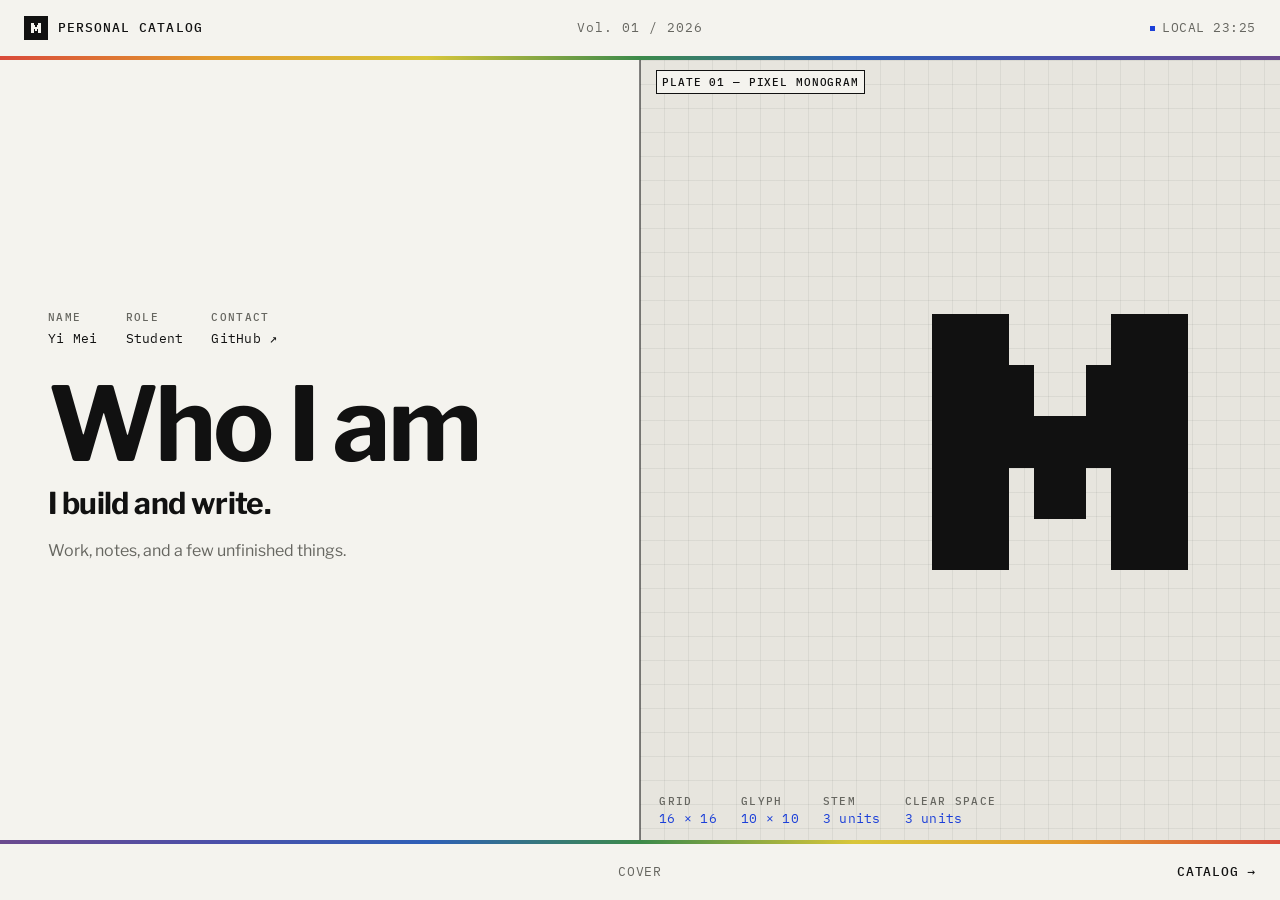
==== index.html @ 7b94a316 "chore: deploy site (4f98d78)" ====
<!DOCTYPE html><html lang="en"><head><meta charset="utf-8"><meta name="viewport" content="width=device-width, initial-scale=1"><title>Personal Catalog</title><meta name="description" content="Personal Catalog — Work, notes, and a few unfinished things."><meta name="author" content="Yi Mei"><meta name="theme-color" content="#F4F3EE"><link rel="canonical" href="https://meiyi376796.github.io/"><link rel="icon" type="image/svg+xml" href="/favicon.svg"><meta property="og:type" content="website"><meta property="og:site_name" content="Personal Catalog"><meta property="og:title" content="Personal Catalog"><meta property="og:description" content="Personal Catalog — Work, notes, and a few unfinished things."><meta property="og:url" content="https://meiyi376796.github.io/"><meta name="twitter:card" content="summary"><meta name="twitter:title" content="Personal Catalog"><meta name="twitter:description" content="Personal Catalog — Work, notes, and a few unfinished things."><link rel="preload" href="/_astro/libre-franklin-latin-400-normal.DNAyL8lK.woff2" as="font" type="font/woff2" crossorigin="anonymous"><link rel="preload" href="/_astro/libre-franklin-latin-700-normal.TBBKpXzk.woff2" as="font" type="font/woff2" crossorigin="anonymous"><link rel="preload" href="/_astro/ibm-plex-mono-latin-400-normal.DMJ8VG8y.woff2" as="font" type="font/woff2" crossorigin="anonymous"><link rel="preload" href="/_astro/ibm-plex-mono-latin-500-normal.DSY6xOcd.woff2" as="font" type="font/woff2" crossorigin="anonymous"><link rel="stylesheet" href="/_astro/sections.DQQY-6zi.css"></head><body class="site"><a class="skip" href="#main">Skip to content</a><header class="site-header"><div class="masthead"><a class="brand" href="/" aria-label="Personal Catalog, home"><span class="brand__mark" aria-hidden="true"><svg viewBox="0 0 16 16" shape-rendering="crispEdges" aria-hidden="true" focusable="false"><g fill="currentColor"><rect x="3" y="3" width="3" height="10"></rect><rect x="10" y="3" width="3" height="10"></rect><rect x="6" y="5" width="1" height="2"></rect><rect x="9" y="5" width="1" height="2"></rect><rect x="6" y="7" width="4" height="2"></rect><rect x="7" y="9" width="2" height="2"></rect></g></svg></span><span class="brand__text">Personal Catalog</span></a><span class="masthead__edition" data-volume>Vol. 01 / 2026</span><div class="clock" aria-hidden="true"><span class="clock__dot"></span><span id="clock">LOCAL</span></div></div><div class="rainbow" aria-hidden="true"></div></header><script>
  // Inline so the clock is set before the new page is captured.
  const clock = document.getElementById("clock");
  const fmt = new Intl.DateTimeFormat("en-GB", {
    hour: "2-digit",
    minute: "2-digit",
    hour12: false,
  });
  let timer;
  const tick = () => {
    const now = new Date();
    clock.textContent = `LOCAL ${fmt.format(now)}`;
    clearTimeout(timer);
    timer = window.setTimeout(
      tick,
      60000 - (now.getSeconds() * 1000 + now.getMilliseconds()),
    );
  };
  tick();
  document.addEventListener("visibilitychange", () => {
    if (!document.hidden) tick();
  });

  const brand = document.querySelector(".brand");
  const brandText = brand?.querySelector(".brand__text");

  const fitBrand = () => {
    if (!brand || !brandText) return;
    brand.removeAttribute("data-compact");
    if (brandText.scrollWidth > brandText.clientWidth) {
      brand.setAttribute("data-compact", "");
    }
  };

  fitBrand();
  document.fonts?.ready.then(fitBrand);
  window.addEventListener("resize", fitBrand, { passive: true });
</script><main class="stage" id="main" tabindex="-1"><section class="panel cover" aria-label="Cover"><div class="cover__main"><div class="cover__copy"><dl class="cover__data"><div><dt>Name</dt><dd>Yi Mei</dd></div><div><dt>Role</dt><dd>Student</dd></div><div><dt>Contact</dt><dd><a href="https://github.com/meiyi376796" target="_blank" rel="noopener noreferrer">GitHub ↗<span class="visually-hidden"> (opens in a new tab)</span></a></dd></div></dl><h1>Who I am</h1><p class="thesis">I build and write.</p><p class="lede">Work, notes, and a few unfinished things.</p></div><figure class="cover__plate" aria-labelledby="cover-plate-title"><figcaption class="cover__label" id="cover-plate-title">Plate 01 — Pixel monogram</figcaption><div class="cover__specimen"><div class="cover__spec"><dl class="cover__spec-group"><div><dt>Grid</dt><dd>16 × 16</dd></div><div><dt>Glyph</dt><dd>10 × 10</dd></div></dl><dl class="cover__spec-group"><div><dt>Stem</dt><dd>3 units</dd></div><div><dt>Clear space</dt><dd>3 units</dd></div></dl></div><div class="cover__drawing" role="img" aria-label="M drawn on a 16 by 16 pixel grid"><svg class="cover__mark" viewBox="3 3 10 10" shape-rendering="crispEdges" aria-hidden="true" focusable="false"><g fill="currentColor"><rect x="3" y="3" width="3" height="10"></rect><rect x="10" y="3" width="3" height="10"></rect><rect x="6" y="5" width="1" height="2"></rect><rect x="9" y="5" width="1" height="2"></rect><rect x="6" y="7" width="4" height="2"></rect><rect x="7" y="9" width="2" height="2"></rect></g></svg></div></div></figure></div></section></main><footer class="bar"><div class="rainbow rainbow--reverse" aria-hidden="true"></div><div class="bar__inner"><span></span><span class="bar__center">Cover</span><a class="bar__link bar__link--next" href="/catalog/" aria-label="Catalog">Catalog →</a></div></footer><script type="module">var e=document.querySelector(`[data-scroll-top]`),t=document.querySelector(`.stage`);e?.addEventListener(`click`,e=>{if(!t)return;e.preventDefault();let n=window.matchMedia(`(prefers-reduced-motion: reduce)`).matches;t.scrollTo({top:0,behavior:n?`auto`:`smooth`})});</script><div class="gate gate--narrow"><p class="gate__kicker">Minimum viewport</p><p class="gate__title">320 px</p><p class="gate__note">Zoom out to continue.</p></div><div class="gate gate--wide"><p class="gate__kicker">Maximum viewport</p><p class="gate__title">2560 px</p><p class="gate__note">Zoom in to continue.</p></div><div class="gate gate--fallback"><p class="gate__kicker">Unsupported browser</p><p class="gate__title">Update required.</p><p class="gate__note">This catalog needs a current browser.</p></div><script type="module">var e=e=>String(e).padStart(2,`0`),t={startYear:2026,rolloverMonth:5,rolloverDay:27},{label:n}=((n=new Date)=>{let r=t.rolloverMonth-1,i=n.getFullYear();return n.getMonth()>r||n.getMonth()===r&&n.getDate()>=t.rolloverDay||--i,i=Math.max(i,t.startYear),{label:`Vol. ${e(i-t.startYear+1)} / ${i}`}})();document.querySelectorAll(`[data-volume]`).forEach(e=>{e.textContent=n});</script></body></html>
---- _astro/sections.DQQY-6zi.css ----
:root{--paper:#f4f3ee;--platinum:#e7e5de;--ink:#111;--muted:#666660;--accent:#1b3fd8;--rainbow-1:#d94a3a;--rainbow-2:#e39b2d;--rainbow-3:#d8c63a;--rainbow-4:#3c8a4a;--rainbow-5:#2e5fb7;--rainbow-6:#4b4fa8;--rainbow-7:#6b4a8e;--mono:"IBM Plex Mono", ui-monospace, monospace;--sans:"Libre Franklin", "Helvetica Neue", Arial, sans-serif;--text-micro:11px;--text-mono:13px;--text-small:16px;--text-body:18px;--text-lede:clamp(20px, 2vw, 24px);--text-h2:32px;--text-display-cover:clamp(56px, min(8vw, 13vh), 120px);--text-display-catalog:clamp(64px, min(11vw, 16vh), 150px);--text-display-404:clamp(56px, min(8vw, 12vh), 96px);--text-display-entry:clamp(52px, min(7vw, 11vh), 88px);--text-thesis:clamp(22px, min(2.4vw, 3.6vh), 30px);--tracking-tight:.02em;--tracking-snug:.04em;--tracking:.06em;--tracking-wide:.08em;--tracking-wider:.12em;--page:1280px;--gutter:24px;--masthead-h:56px;--strip-h:4px;--header-h:calc(var(--masthead-h) + var(--strip-h));--bar-h:56px;--bar-total:calc(var(--bar-h) + var(--strip-h));--step:80ms}@view-transition{navigation:auto}@font-face{font-family:Libre Franklin;src:url(/_astro/libre-franklin-latin-400-normal.DNAyL8lK.woff2)format("woff2");font-weight:400;font-style:normal;font-display:swap}@font-face{font-family:Libre Franklin;src:url(/_astro/libre-franklin-latin-700-normal.TBBKpXzk.woff2)format("woff2");font-weight:700;font-style:normal;font-display:swap}@font-face{font-family:IBM Plex Mono;src:url(/_astro/ibm-plex-mono-latin-400-normal.DMJ8VG8y.woff2)format("woff2");font-weight:400;font-style:normal;font-display:swap}@font-face{font-family:IBM Plex Mono;src:url(/_astro/ibm-plex-mono-latin-500-normal.DSY6xOcd.woff2)format("woff2");font-weight:500;font-style:normal;font-display:swap}*,:before,:after{box-sizing:border-box;border-radius:0}html{color-scheme:light;scrollbar-width:none;-webkit-text-size-adjust:100%;text-size-adjust:100%}html::-webkit-scrollbar{display:none}body{background:var(--paper);color:var(--ink);font-family:var(--sans);font-size:var(--text-small);margin:0;line-height:1.65}.site{overflow:hidden}::selection{background:var(--ink);color:var(--paper)}a{color:var(--accent);text-underline-offset:3px;text-decoration-thickness:1px}:focus-visible{outline:2px solid var(--ink);outline-offset:3px}.catalog :focus-visible{outline-color:var(--paper)}.catalog .index-row:focus-visible{outline-color:currentColor}#main:focus{outline:none}.skip{z-index:300;background:var(--ink);color:var(--paper);font-family:var(--mono);font-size:var(--text-mono);padding:8px 12px;text-decoration:none;position:absolute;top:0;left:-9999px}.skip:focus{top:12px;left:12px}.skip:focus-visible{outline-color:var(--accent);outline-offset:2px}.visually-hidden{clip:rect(0, 0, 0, 0);white-space:nowrap;border:0;width:1px;height:1px;margin:-1px;padding:0;position:absolute;overflow:hidden}.site-header{z-index:100;background:var(--paper);view-transition-name:masthead;position:relative}.masthead{width:100%;height:var(--masthead-h);padding:0 var(--gutter);grid-template-columns:1fr auto 1fr;align-items:center;gap:16px;display:grid}.rainbow{--rainbow-stops:var(--rainbow-1) 0%, var(--rainbow-2) 16.6667%, var(--rainbow-3) 33.3333%, var(--rainbow-4) 50%, var(--rainbow-5) 66.6667%, var(--rainbow-6) 83.3333%, var(--rainbow-7) 100%;width:100%;height:var(--strip-h);background-image:linear-gradient(90deg, var(--rainbow-stops))}.brand{min-width:44px;max-width:100%;min-height:44px;color:var(--ink);font-family:var(--mono);font-size:var(--text-mono);letter-spacing:var(--tracking-wide);text-transform:uppercase;white-space:nowrap;justify-self:start;align-items:center;gap:10px;font-weight:500;text-decoration:none;display:inline-flex}.brand__text{text-overflow:ellipsis;min-width:0;overflow:hidden}.brand[data-compact] .brand__text{display:none}.brand:active{color:var(--accent)}@media (hover:hover){.brand:hover{color:var(--accent)}}.brand__mark{background:var(--ink);width:24px;height:24px;color:var(--paper);place-items:center;display:grid}.brand__mark svg{width:16px;height:16px;display:block}.masthead__edition{color:var(--muted);font-family:var(--mono);font-size:var(--text-mono);letter-spacing:var(--tracking-wide);font-variant-numeric:tabular-nums;white-space:nowrap;justify-self:center}.clock{color:var(--muted);font-family:var(--mono);font-size:var(--text-mono);letter-spacing:var(--tracking-snug);font-variant-numeric:tabular-nums;white-space:nowrap;justify-self:end;align-items:center;gap:7px;display:inline-flex}.clock__dot{background:var(--accent);width:5px;height:5px}.bar{z-index:90;background:var(--paper);view-transition-name:bar;position:fixed;bottom:0;left:0;right:0}.rainbow--reverse{background-image:linear-gradient(270deg, var(--rainbow-stops))}.bar__inner{width:100%;height:var(--bar-h);padding:0 var(--gutter);color:var(--muted);font-family:var(--mono);font-size:var(--text-mono);letter-spacing:var(--tracking);text-transform:uppercase;grid-template-columns:1fr auto 1fr;align-items:center;gap:16px;display:grid}.bar__link{min-width:44px;min-height:44px;color:var(--ink);white-space:nowrap;justify-self:start;align-items:center;font-weight:500;text-decoration:none;display:inline-flex}.bar__link--next{text-align:right;justify-content:flex-end;justify-self:end}.bar__link:active{color:var(--accent)}@media (hover:hover){.bar__link:hover{color:var(--accent)}}.bar__center{color:var(--muted);font-variant-numeric:tabular-nums;white-space:nowrap;justify-self:center}.stage{height:calc(100vh - var(--header-h) - var(--bar-total));height:calc(100svh - var(--header-h) - var(--bar-total));overscroll-behavior:contain;scrollbar-width:none;position:relative;overflow:hidden auto}.stage::-webkit-scrollbar{display:none}.panel{background:var(--paper);flex-direction:column;height:100%;display:flex;overflow:hidden}.sheet{flex-direction:column;min-height:100%;display:flex}.cover{height:auto;min-height:100%;overflow:visible}.cover__main{flex:1 0 auto;grid-template-rows:auto minmax(min-content,1fr);grid-template-columns:1fr;min-height:0;display:grid;position:relative}.cover__main:after{content:"";z-index:2;background:var(--ink);pointer-events:none;width:1px;display:none;position:absolute;top:0;bottom:0;left:50%;transform:translate(-50%)}.cover__copy{flex-direction:column;justify-content:flex-start;min-width:0;min-height:0;padding:22px 16px 20px;display:flex}.kicker{color:var(--muted);font-family:var(--mono);font-size:var(--text-mono);letter-spacing:var(--tracking-wider);text-transform:uppercase;margin:0 0 18px}h1{font-family:var(--sans);letter-spacing:-.035em;margin:0 0 14px;font-weight:700;line-height:.9}.cover h1{font-size:var(--text-display-cover)}.thesis{max-width:22ch;font-size:var(--text-thesis);letter-spacing:-.02em;margin:0 0 14px;font-weight:700;line-height:1.3}.lede{max-width:46ch;color:var(--muted);font-size:var(--text-small);margin:0 0 28px;line-height:1.7}.cover__plate{border-top:1px solid var(--ink);background-color:var(--platinum);background-image:linear-gradient(to right, color-mix(in srgb, var(--ink) 6%, transparent) 1px, transparent 1px), linear-gradient(to bottom, color-mix(in srgb, var(--ink) 6%, transparent) 1px, transparent 1px);background-size:24px 24px;grid-template-rows:auto minmax(min-content,1fr);min-width:0;min-height:min-content;margin:0;display:grid;container-type:inline-size}.cover__label{border:1px solid var(--ink);background:var(--paper);max-width:calc(100% - 32px);color:var(--ink);font-family:var(--mono);font-size:var(--text-micro);letter-spacing:var(--tracking-wide);text-transform:uppercase;justify-self:start;margin:clamp(8px,1.5cqw,12px) 16px 0;padding:2px 5px;font-weight:500}.cover__specimen{grid-template-rows:minmax(min-content,1fr) auto;grid-template-columns:repeat(3,minmax(0,1fr));align-items:end;gap:16px 0;min-width:0;min-height:min-content;padding:12px clamp(16px,3cqw,32px);display:grid}.cover__spec{width:max-content;max-width:100%;font-family:var(--mono);font-size:var(--text-mono);letter-spacing:var(--tracking-tight);flex-wrap:wrap;grid-area:2/1/auto/-1;justify-self:start;gap:8px 24px;line-height:1.4;display:flex}.cover__spec-group{gap:inherit;flex-wrap:wrap;min-width:0;max-width:100%;margin:0;display:flex}.cover__spec div{flex-direction:column;align-items:flex-start;min-width:0;max-width:100%;display:flex}.cover__spec dt{color:var(--muted);font-size:var(--text-micro);letter-spacing:var(--tracking-wider);text-transform:uppercase;font-weight:500}.cover__spec dd{color:var(--accent);text-align:left;margin:0}.cover__drawing{aspect-ratio:1;grid-area:1/2/auto/4;place-self:center;width:min(100%,40cqw);min-width:0;max-width:384px}.cover__mark{width:100%;height:100%;color:var(--ink);display:block}.cover__data{font-family:var(--mono);flex-wrap:wrap;gap:8px 14px;margin:0 0 28px;display:flex}.cover__data div{min-width:0}.cover__data dt{color:var(--muted);font-size:var(--text-micro);letter-spacing:var(--tracking-wider);text-transform:uppercase;margin:0 0 2px;font-weight:500}.cover__data dd{overflow-wrap:anywhere;font-size:var(--text-mono);letter-spacing:var(--tracking-tight);margin:0}.cover__data a{color:var(--ink);text-decoration:none}.cover__data a:active{color:var(--accent)}@media (hover:hover){.cover__data a:hover{text-decoration:underline}}@media (width>=1081px){.cover__main{grid-template-rows:1fr;grid-template-columns:minmax(0,6fr) minmax(0,6fr)}.cover__main:after{display:block}.cover__copy{justify-content:center;padding:48px}.cover__plate{border-top:0}.cover__data{gap:16px 28px}}.catalog{background:var(--accent);color:var(--paper)}.catalog__inner{min-height:0;width:min(100%, var(--page));padding:40px var(--gutter);flex-direction:column;flex:1;justify-content:center;margin:0 auto;display:flex}.catalog__top{color:color-mix(in srgb, var(--paper) 80%, transparent);font-family:var(--mono);font-size:var(--text-mono);letter-spacing:var(--tracking-wider);text-transform:uppercase;justify-content:flex-end;gap:16px;display:flex}.catalog__title{color:var(--paper);font-size:var(--text-display-catalog);letter-spacing:-.035em;margin:20px 0 32px;font-weight:700;line-height:.9}.catalog__index{border-top:1px solid color-mix(in srgb, var(--paper) 35%, transparent)}.index-row{border:0;border-bottom:1px solid color-mix(in srgb, var(--paper) 35%, transparent);width:100%;color:var(--paper);font:inherit;text-align:left;cursor:pointer;transition:background-color var(--step) steps(2), color var(--step) steps(2);background-color:#0000;background-clip:padding-box;grid-template-columns:64px minmax(0,1fr) auto 28px;align-items:center;gap:18px;padding:15px 4px;text-decoration:none;display:grid}.index-row:active{background-color:var(--paper);color:var(--accent)}.index-row:active .catalog__no,.index-row:active .catalog__count{color:color-mix(in srgb, var(--accent) 80%, transparent)}.index-row:active .catalog__arrow{transform:translate(2px)}@media (hover:hover){.index-row:hover{background-color:var(--paper);color:var(--accent)}.index-row:hover .catalog__no,.index-row:hover .catalog__count{color:color-mix(in srgb, var(--accent) 80%, transparent)}.index-row:hover .catalog__arrow{transform:translate(2px)}}.catalog__no{color:color-mix(in srgb, var(--paper) 80%, transparent);font-family:var(--mono);font-size:var(--text-mono);letter-spacing:var(--tracking-wide)}.catalog__name{min-width:0;font-size:var(--text-lede);letter-spacing:-.02em;white-space:nowrap;font-weight:700}.catalog__count{color:color-mix(in srgb, var(--paper) 80%, transparent);font-family:var(--mono);font-size:var(--text-mono);letter-spacing:var(--tracking-wide);text-transform:uppercase;white-space:nowrap}.catalog__arrow{text-align:right;font-size:var(--text-body);transition:transform var(--step) steps(2);grid-column:4}.sheet,.entry{background-color:var(--paper);background-image:linear-gradient(to right, color-mix(in srgb, var(--ink) 3%, transparent) 1px, transparent 1px), linear-gradient(to bottom, color-mix(in srgb, var(--ink) 3%, transparent) 1px, transparent 1px);background-size:24px 24px}.sheet__main{min-height:0;width:min(100%, var(--page));padding:44px var(--gutter) 28px;flex-direction:column;flex:1;justify-content:flex-start;margin:0 auto;display:flex}.sheet__title{color:var(--accent);font-family:var(--mono);font-size:var(--text-small);letter-spacing:var(--tracking-wider);text-transform:uppercase;margin:0;font-weight:400;line-height:1}.sheet__head{justify-content:space-between;align-items:baseline;gap:16px;display:flex}.sheet__count{color:var(--muted);font-family:var(--mono);font-size:var(--text-mono);letter-spacing:var(--tracking-wide);text-transform:uppercase;white-space:nowrap;line-height:1}.sheet__body{flex-direction:column;flex:1;gap:20px;min-width:0;min-height:0;display:flex}.ledger{--ledger-no:64px;--ledger-gap:18px;--ledger-arrow:28px;border-top:1px solid var(--ink);min-height:0;font-family:var(--mono);flex-direction:column;flex:1;display:flex}.ledger__row{grid-template-columns:var(--ledger-no) minmax(0, 1fr) auto var(--ledger-arrow);gap:var(--ledger-gap);border-bottom:1px solid var(--ink);align-items:center;padding:18px 0;display:grid}a.ledger__row{color:inherit;transition:background-color var(--step) steps(2);text-decoration:none}a.ledger__row:active{background:var(--platinum)}@media (hover:hover){a.ledger__row:hover{background:var(--platinum)}}.ledger__arrow{color:var(--muted);font-family:var(--mono);font-size:var(--text-mono);text-align:right;transition:color var(--step) steps(2), transform var(--step) steps(2);display:block}a.ledger__row:active .ledger__main h2{text-underline-offset:4px;text-decoration:underline 1px}a.ledger__row:active .ledger__arrow{color:var(--accent);transform:translate(2px,-2px)}@media (hover:hover){a.ledger__row:hover .ledger__main h2{text-underline-offset:4px;text-decoration:underline 1px}a.ledger__row:hover .ledger__arrow{color:var(--accent);transform:translate(2px,-2px)}}.ledger__metas{grid-template-columns:90px 100px;gap:18px;display:grid}.ledger__row--head{color:var(--muted);font-size:var(--text-mono);letter-spacing:var(--tracking-wider);text-transform:uppercase;padding:9px 0;font-weight:500}.ledger__no{color:var(--muted);font-size:var(--text-mono);letter-spacing:var(--tracking);white-space:nowrap}.ledger__main{min-width:0}.ledger__main h2{font-family:var(--sans);font-size:var(--text-body);letter-spacing:-.015em;margin:0 0 4px;font-weight:700}.ledger__main p{color:var(--muted);font-family:var(--mono);font-size:var(--text-mono);letter-spacing:var(--tracking-tight);margin:0;line-height:1.7}.ledger__meta{color:var(--ink);font-size:var(--text-mono);letter-spacing:var(--tracking);text-transform:uppercase;white-space:nowrap}.ledger__meta-label{color:var(--muted);margin-right:6px;display:none}.ledger__empty{min-height:180px;padding:28px 0 28px calc(var(--ledger-no) + var(--ledger-gap));border-bottom:1px solid var(--ink);flex:1;align-items:center;display:flex}.ledger__empty p{font-family:var(--mono);font-size:var(--text-small);color:var(--muted);letter-spacing:var(--tracking-snug);margin:0;font-weight:400;line-height:1.5}.spec-table__bio dd{max-width:80ch;font-family:var(--mono);font-size:var(--text-mono);letter-spacing:var(--tracking-tight);text-wrap:pretty}.spec-table{border-bottom:1px solid var(--ink);font-family:var(--mono);font-size:var(--text-mono);letter-spacing:var(--tracking-tight);margin:0;display:grid}.spec-table div{border-top:1px solid var(--ink);grid-template-columns:64px minmax(0,1fr);gap:18px;padding:12px 0;display:grid}.spec-table dt{color:var(--muted);text-transform:uppercase;margin:0}.spec-table dd{overflow-wrap:anywhere;margin:0}.entry{flex-direction:column;min-height:100%;display:flex}.entry__hero-wrap,.entry__grid-wrap{width:min(100%, var(--page));padding-right:var(--gutter);padding-left:var(--gutter);margin:0 auto}.entry__hero-wrap{padding-top:clamp(52px,8vw,88px);padding-bottom:40px}.entry__kicker{color:var(--accent);font-family:var(--mono);font-size:var(--text-mono);letter-spacing:var(--tracking-wider);text-transform:uppercase;margin:0 0 18px}.entry__hero-wrap h1{max-width:18ch;font-size:var(--text-display-entry);letter-spacing:-.04em;margin:0 0 24px;line-height:.92}.entry__lede{max-width:52ch;color:var(--muted);font-size:var(--text-lede);letter-spacing:-.015em;text-wrap:pretty;margin:0;line-height:1.35}.entry__grid-wrap{flex:1;padding-bottom:72px}.entry__grid{border-top:1px solid var(--ink);grid-template-columns:minmax(0,1fr) 200px;gap:48px;padding-top:28px;display:grid}.entry__rail{text-align:right;align-self:start;position:sticky;top:24px}.entry__meta{font-family:var(--mono);font-size:var(--text-mono);letter-spacing:var(--tracking);text-transform:uppercase;flex-direction:column;gap:24px;margin:0;display:flex}.entry__meta div{flex-direction:column;gap:4px;display:flex}.entry__meta dt{color:var(--muted);margin:0}.entry__meta dd{margin:0}.entry__body{min-width:0;max-width:68ch;font-size:var(--text-body);text-wrap:pretty;line-height:1.7}.entry__body>*{margin:0}.entry__body>*+*{margin-top:1.1em}.entry__body>:first-child{margin-top:0}.entry__body h1,.entry__body h2{font-size:var(--text-h2);letter-spacing:-.02em;margin-top:1.8em;line-height:1.15}.entry__body h3{font-size:var(--text-lede);letter-spacing:-.015em;margin-top:1.5em;line-height:1.2}.entry__body h4{font-size:var(--text-body);letter-spacing:-.01em;margin-top:1.4em;line-height:1.3}.entry__body h5,.entry__body h6{font-size:var(--text-small);margin-top:1.3em;line-height:1.4}.entry__body ul,.entry__body ol{padding-left:1.25em}.entry__body li+li{margin-top:.3em}.entry__body blockquote{border-left:2px solid var(--accent);color:var(--muted);margin:0;padding-left:18px}.entry__body code{font-family:var(--mono);font-size:.88em}.entry__body pre{background:var(--platinum);font-family:var(--mono);font-size:var(--text-mono);padding:16px;line-height:1.6;overflow-x:auto}.entry__body pre code{font-size:inherit}.entry__body img{max-width:100%;height:auto}.entry__body .table-wrap{overflow-x:auto}.entry__body table{border-collapse:collapse;width:100%;font-family:var(--mono);font-size:var(--text-mono);letter-spacing:var(--tracking-tight);line-height:1.7}.entry__body th,.entry__body td{border-bottom:1px solid var(--ink);text-align:left;vertical-align:top;padding:7px 12px 7px 0}.entry__body thead th{border-top:1px solid var(--ink);color:var(--muted);letter-spacing:var(--tracking-wider);text-transform:uppercase;font-weight:500}.entry__body hr{border:0;border-top:1px solid var(--ink);margin:2em 0}.notfound{min-height:100%;width:min(100%, var(--page));padding:64px var(--gutter);flex-direction:column;justify-content:center;margin:0 auto;display:flex}.notfound h1{font-size:var(--text-display-404);margin:0 0 16px}.notfound .lede{margin-bottom:0}@media (width<=1080px){.sheet__main{padding-top:28px}}@media (width<=720px){.masthead,.bar__inner,.notfound{padding-left:16px;padding-right:16px}.catalog__inner{padding:24px 16px}.catalog__title{margin:14px 0 20px}.index-row{grid-template-columns:56px minmax(0,1fr) auto 20px;gap:12px;padding:12px 0}.catalog__name{white-space:normal}.sheet__main{padding:22px 16px 18px}.sheet__body{gap:18px}.ledger{--ledger-no:56px;--ledger-gap:12px;--ledger-arrow:20px}.ledger__row--head{display:none}.ledger__row{grid-template-columns:var(--ledger-no) minmax(0, 1fr) var(--ledger-arrow);gap:6px var(--ledger-gap);padding:14px 0}.ledger__arrow{font-size:var(--text-mono);grid-area:1/3;align-self:start;margin-top:3px}.ledger__no{grid-row:1/span 2;align-self:start}.ledger__main{grid-column:2}.ledger__main h2{font-size:var(--text-small)}.ledger__metas{flex-wrap:wrap;grid-column:2;gap:6px 14px;display:flex}.ledger__row>.ledger__meta{grid-column:2}.ledger__meta-label{display:inline}.ledger__empty{min-height:140px;padding-left:calc(var(--ledger-no) + var(--ledger-gap))}.spec-table div{grid-template-columns:64px minmax(0,1fr);gap:10px;padding:10px 0}.catalog__top{font-size:var(--text-micro)}.entry__hero-wrap,.entry__grid-wrap{padding-left:16px;padding-right:16px}.entry__hero-wrap{padding-top:40px;padding-bottom:28px}.entry__hero-wrap h1{max-width:none}.entry__grid-wrap{padding-bottom:56px}.entry__grid{grid-template-columns:minmax(0,1fr);gap:28px;padding-top:22px}.entry__rail{text-align:left;order:-1;position:static}.entry__meta{flex-flow:wrap;gap:16px 24px}.entry__meta div{flex-direction:row;gap:6px}.entry__body{font-size:var(--text-small)}}@media (height<=720px) and (width>=721px){.cover__copy{padding-top:24px;padding-bottom:24px}.lede{margin-bottom:18px}.catalog__inner{padding-top:24px;padding-bottom:24px}.catalog__title{margin:14px 0 16px}.index-row{padding:10px 4px}.sheet__main{padding-top:28px}}@media (prefers-reduced-motion:reduce){*,:before,:after{transition-duration:.01ms!important;animation-duration:.01ms!important;animation-iteration-count:1!important}::view-transition-group(*),::view-transition-old(*),::view-transition-new(*){animation:none!important}}@media (width<=480px){.clock{display:none}.cover__data{gap:8px 10px}}@media (orientation:landscape) and (height>=481px) and (height<=768px),(orientation:landscape) and (height<=480px) and (width>=801px){.cover__main{grid-template-rows:1fr;grid-template-columns:minmax(0,1fr) minmax(0,1fr)}.cover__main:after{display:block}.cover__copy{justify-content:center;padding:16px}.cover__plate{border-top:0}}@media (orientation:landscape) and (height<=500px) and (width<=1080px){.cover__copy{padding:8px 16px}.cover__data{margin-bottom:16px}.cover__copy .thesis{margin-bottom:10px}.cover__copy .lede{margin-bottom:12px}.catalog__inner{padding:10px 16px}.catalog__title{margin:4px 0 8px}.index-row{padding:7px 0}.sheet__main{padding:14px 16px}.ledger__empty{min-height:100px}.spec-table div{padding:8px 0}}@media (height<=480px){.catalog{height:auto;min-height:100%;position:static;overflow:visible}}@media (height<=480px) and (orientation:portrait),(height<=480px) and (width<=800px){.cover__main{grid-template-rows:auto auto}.cover__copy{min-height:auto;padding:20px var(--gutter)}}.gate{z-index:400;visibility:visible;background:var(--paper);text-align:center;flex-direction:column;justify-content:center;align-items:center;gap:.9vw;padding:1.5vw;display:none;position:fixed;inset:0}.gate__kicker,.gate__note{color:var(--muted);font-family:var(--mono);letter-spacing:var(--tracking-wider);text-transform:uppercase;margin:0;font-size:1.3vw}.gate__title{font-family:var(--sans);letter-spacing:-.035em;margin:0;font-size:4vw;font-weight:700;line-height:.9}@media (pointer:coarse){.gate{gap:2.7vw;padding:4.5vw}.gate__kicker,.gate__note{font-size:3.9vw}.gate__title{font-size:12vw}}@media (width<=319px){.gate--narrow{display:flex}}@media (width>=2561px){.gate--wide{display:flex}}.site{visibility:hidden}.gate--fallback{z-index:500;display:flex}@supports (display:grid) and (display:flex) and (--page:1280px){.site{visibility:visible}.gate--fallback{display:none}}
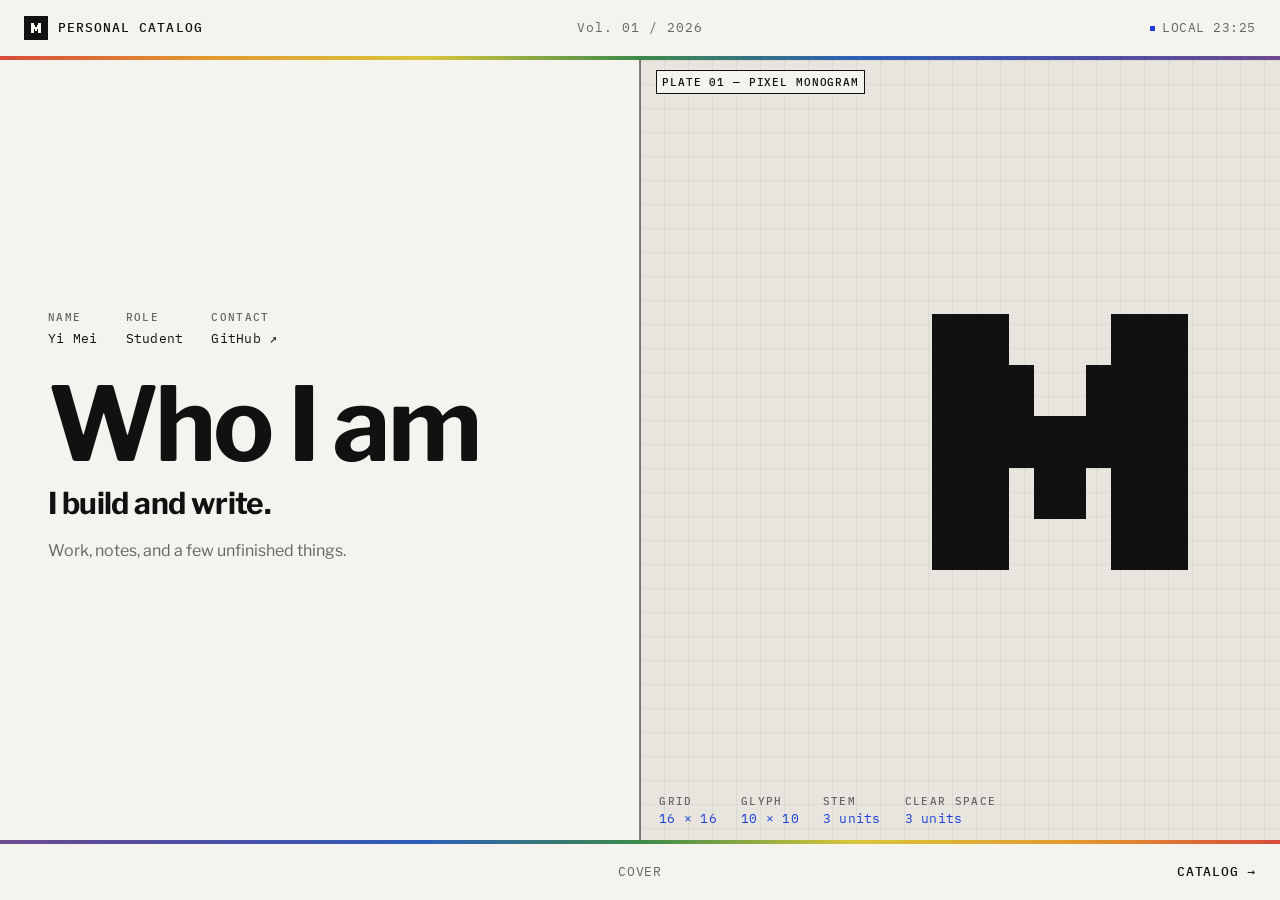
==== commit 5c48a01b: "chore: deploy site (1527cb1)" ====
--- a/index.html
+++ b/index.html
@@ -1,4 +1,4 @@
-<!DOCTYPE html><html lang="en"><head><meta charset="utf-8"><meta name="viewport" content="width=device-width, initial-scale=1"><title>Personal Catalog</title><meta name="description" content="Personal Catalog — Work, notes, and a few unfinished things."><meta name="author" content="Yi Mei"><meta name="theme-color" content="#F4F3EE"><link rel="canonical" href="https://meiyi376796.github.io/"><link rel="icon" type="image/svg+xml" href="/favicon.svg"><meta property="og:type" content="website"><meta property="og:site_name" content="Personal Catalog"><meta property="og:title" content="Personal Catalog"><meta property="og:description" content="Personal Catalog — Work, notes, and a few unfinished things."><meta property="og:url" content="https://meiyi376796.github.io/"><meta name="twitter:card" content="summary"><meta name="twitter:title" content="Personal Catalog"><meta name="twitter:description" content="Personal Catalog — Work, notes, and a few unfinished things."><link rel="preload" href="/_astro/libre-franklin-latin-400-normal.DNAyL8lK.woff2" as="font" type="font/woff2" crossorigin="anonymous"><link rel="preload" href="/_astro/libre-franklin-latin-700-normal.TBBKpXzk.woff2" as="font" type="font/woff2" crossorigin="anonymous"><link rel="preload" href="/_astro/ibm-plex-mono-latin-400-normal.DMJ8VG8y.woff2" as="font" type="font/woff2" crossorigin="anonymous"><link rel="preload" href="/_astro/ibm-plex-mono-latin-500-normal.DSY6xOcd.woff2" as="font" type="font/woff2" crossorigin="anonymous"><link rel="stylesheet" href="/_astro/sections.DQQY-6zi.css"></head><body class="site"><a class="skip" href="#main">Skip to content</a><header class="site-header"><div class="masthead"><a class="brand" href="/" aria-label="Personal Catalog, home"><span class="brand__mark" aria-hidden="true"><svg viewBox="0 0 16 16" shape-rendering="crispEdges" aria-hidden="true" focusable="false"><g fill="currentColor"><rect x="3" y="3" width="3" height="10"></rect><rect x="10" y="3" width="3" height="10"></rect><rect x="6" y="5" width="1" height="2"></rect><rect x="9" y="5" width="1" height="2"></rect><rect x="6" y="7" width="4" height="2"></rect><rect x="7" y="9" width="2" height="2"></rect></g></svg></span><span class="brand__text">Personal Catalog</span></a><span class="masthead__edition" data-volume>Vol. 01 / 2026</span><div class="clock" aria-hidden="true"><span class="clock__dot"></span><span id="clock">LOCAL</span></div></div><div class="rainbow" aria-hidden="true"></div></header><script>
+<!DOCTYPE html><html lang="en"><head><meta charset="utf-8"><meta name="viewport" content="width=device-width, initial-scale=1"><title>Personal Catalog</title><meta name="description" content="Personal Catalog — Work, notes, and a few unfinished things."><meta name="author" content="Yi Mei"><meta name="theme-color" content="#F4F3EE"><link rel="canonical" href="https://meiyi376796.github.io/"><link rel="icon" type="image/svg+xml" href="/favicon.svg"><meta property="og:type" content="website"><meta property="og:site_name" content="Personal Catalog"><meta property="og:title" content="Personal Catalog"><meta property="og:description" content="Personal Catalog — Work, notes, and a few unfinished things."><meta property="og:url" content="https://meiyi376796.github.io/"><meta name="twitter:card" content="summary"><meta name="twitter:title" content="Personal Catalog"><meta name="twitter:description" content="Personal Catalog — Work, notes, and a few unfinished things."><link rel="preload" href="/_astro/libre-franklin-latin-400-normal.DNAyL8lK.woff2" as="font" type="font/woff2" crossorigin="anonymous"><link rel="preload" href="/_astro/libre-franklin-latin-700-normal.TBBKpXzk.woff2" as="font" type="font/woff2" crossorigin="anonymous"><link rel="preload" href="/_astro/ibm-plex-mono-latin-400-normal.DMJ8VG8y.woff2" as="font" type="font/woff2" crossorigin="anonymous"><link rel="preload" href="/_astro/ibm-plex-mono-latin-500-normal.DSY6xOcd.woff2" as="font" type="font/woff2" crossorigin="anonymous"><link rel="stylesheet" href="/_astro/sections.2xleuNzZ.css"></head><body class="site"><a class="skip" href="#main">Skip to content</a><header class="site-header"><div class="masthead"><a class="brand" href="/" aria-label="Personal Catalog, home"><span class="brand__mark" aria-hidden="true"><svg viewBox="0 0 16 16" shape-rendering="crispEdges" aria-hidden="true" focusable="false"><g fill="currentColor"><rect x="3" y="3" width="3" height="10"></rect><rect x="10" y="3" width="3" height="10"></rect><rect x="6" y="5" width="1" height="2"></rect><rect x="9" y="5" width="1" height="2"></rect><rect x="6" y="7" width="4" height="2"></rect><rect x="7" y="9" width="2" height="2"></rect></g></svg></span><span class="brand__text">Personal Catalog</span></a><span class="masthead__edition" data-volume>Vol. 01 / 2026</span><div class="clock" aria-hidden="true"><span class="clock__dot"></span><span id="clock">LOCAL</span></div></div><div class="rainbow" aria-hidden="true"></div></header><script>
   // Inline so the clock is set before the new page is captured.
   const clock = document.getElementById("clock");
   const fmt = new Intl.DateTimeFormat("en-GB", {
@@ -35,4 +35,10 @@
   fitBrand();
   document.fonts?.ready.then(fitBrand);
   window.addEventListener("resize", fitBrand, { passive: true });
+  // Pinch zoom moves the visual viewport without a window resize, so refit on both signals.
+  window.visualViewport?.addEventListener("resize", fitBrand, { passive: true });
+  window.addEventListener("pageshow", fitBrand);
+  if ("ResizeObserver" in window && brandText) {
+    new ResizeObserver(fitBrand).observe(brandText);
+  }
 </script><main class="stage" id="main" tabindex="-1"><section class="panel cover" aria-label="Cover"><div class="cover__main"><div class="cover__copy"><dl class="cover__data"><div><dt>Name</dt><dd>Yi Mei</dd></div><div><dt>Role</dt><dd>Student</dd></div><div><dt>Contact</dt><dd><a href="https://github.com/meiyi376796" target="_blank" rel="noopener noreferrer">GitHub ↗<span class="visually-hidden"> (opens in a new tab)</span></a></dd></div></dl><h1>Who I am</h1><p class="thesis">I build and write.</p><p class="lede">Work, notes, and a few unfinished things.</p></div><figure class="cover__plate" aria-labelledby="cover-plate-title"><figcaption class="cover__label" id="cover-plate-title">Plate 01 — Pixel monogram</figcaption><div class="cover__specimen"><div class="cover__spec"><dl class="cover__spec-group"><div><dt>Grid</dt><dd>16 × 16</dd></div><div><dt>Glyph</dt><dd>10 × 10</dd></div></dl><dl class="cover__spec-group"><div><dt>Stem</dt><dd>3 units</dd></div><div><dt>Clear space</dt><dd>3 units</dd></div></dl></div><div class="cover__drawing" role="img" aria-label="M drawn on a 16 by 16 pixel grid"><svg class="cover__mark" viewBox="3 3 10 10" shape-rendering="crispEdges" aria-hidden="true" focusable="false"><g fill="currentColor"><rect x="3" y="3" width="3" height="10"></rect><rect x="10" y="3" width="3" height="10"></rect><rect x="6" y="5" width="1" height="2"></rect><rect x="9" y="5" width="1" height="2"></rect><rect x="6" y="7" width="4" height="2"></rect><rect x="7" y="9" width="2" height="2"></rect></g></svg></div></div></figure></div></section></main><footer class="bar"><div class="rainbow rainbow--reverse" aria-hidden="true"></div><div class="bar__inner"><span></span><span class="bar__center">Cover</span><a class="bar__link bar__link--next" href="/catalog/" aria-label="Catalog">Catalog →</a></div></footer><script type="module">var e=document.querySelector(`[data-scroll-top]`),t=document.querySelector(`.stage`);e?.addEventListener(`click`,e=>{if(!t)return;e.preventDefault();let n=window.matchMedia(`(prefers-reduced-motion: reduce)`).matches;t.scrollTo({top:0,behavior:n?`auto`:`smooth`})});</script><div class="gate gate--narrow"><p class="gate__kicker">Minimum viewport</p><p class="gate__title">320 px</p><p class="gate__note">Zoom out to continue.</p></div><div class="gate gate--wide"><p class="gate__kicker">Maximum viewport</p><p class="gate__title">2560 px</p><p class="gate__note">Zoom in to continue.</p></div><div class="gate gate--fallback"><p class="gate__kicker">Unsupported browser</p><p class="gate__title">Update required.</p><p class="gate__note">This catalog needs a current browser.</p></div><script type="module">var e=e=>String(e).padStart(2,`0`),t={startYear:2026,rolloverMonth:5,rolloverDay:27},{label:n}=((n=new Date)=>{let r=t.rolloverMonth-1,i=n.getFullYear();return n.getMonth()>r||n.getMonth()===r&&n.getDate()>=t.rolloverDay||--i,i=Math.max(i,t.startYear),{label:`Vol. ${e(i-t.startYear+1)} / ${i}`}})();document.querySelectorAll(`[data-volume]`).forEach(e=>{e.textContent=n});</script></body></html>
--- a/_astro/sections.2xleuNzZ.css
+++ b/_astro/sections.2xleuNzZ.css
@@ -0,0 +1 @@
+:root{--paper:#f4f3ee;--platinum:#e7e5de;--ink:#111;--muted:#666660;--accent:#1b3fd8;--rainbow-1:#d94a3a;--rainbow-2:#e39b2d;--rainbow-3:#d8c63a;--rainbow-4:#3c8a4a;--rainbow-5:#2e5fb7;--rainbow-6:#4b4fa8;--rainbow-7:#6b4a8e;--mono:"IBM Plex Mono", ui-monospace, monospace;--sans:"Libre Franklin", "Helvetica Neue", Arial, sans-serif;--text-micro:11px;--text-mono:13px;--text-small:16px;--text-body:18px;--text-lede:clamp(20px, 2vw, 24px);--text-h2:32px;--text-display-cover:clamp(56px, min(8vw, 13vh), 120px);--text-display-catalog:clamp(64px, min(11vw, 16vh), 150px);--text-display-404:clamp(56px, min(8vw, 12vh), 96px);--text-display-entry:clamp(52px, min(7vw, 11vh), 88px);--text-thesis:clamp(22px, min(2.4vw, 3.6vh), 30px);--tracking-tight:.02em;--tracking-snug:.04em;--tracking:.06em;--tracking-wide:.08em;--tracking-wider:.12em;--page:1280px;--gutter:24px;--masthead-h:56px;--strip-h:4px;--header-h:calc(var(--masthead-h) + var(--strip-h));--bar-h:56px;--bar-total:calc(var(--bar-h) + var(--strip-h));--step:80ms}@view-transition{navigation:auto}@font-face{font-family:Libre Franklin;src:url(/_astro/libre-franklin-latin-400-normal.DNAyL8lK.woff2)format("woff2");font-weight:400;font-style:normal;font-display:swap}@font-face{font-family:Libre Franklin;src:url(/_astro/libre-franklin-latin-700-normal.TBBKpXzk.woff2)format("woff2");font-weight:700;font-style:normal;font-display:swap}@font-face{font-family:IBM Plex Mono;src:url(/_astro/ibm-plex-mono-latin-400-normal.DMJ8VG8y.woff2)format("woff2");font-weight:400;font-style:normal;font-display:swap}@font-face{font-family:IBM Plex Mono;src:url(/_astro/ibm-plex-mono-latin-500-normal.DSY6xOcd.woff2)format("woff2");font-weight:500;font-style:normal;font-display:swap}*,:before,:after{box-sizing:border-box;border-radius:0}html{color-scheme:light;scrollbar-width:none;-webkit-text-size-adjust:100%;text-size-adjust:100%}html::-webkit-scrollbar{display:none}body{background:var(--paper);color:var(--ink);font-family:var(--sans);font-size:var(--text-small);margin:0;line-height:1.65}.site{overflow:hidden}::selection{background:var(--ink);color:var(--paper)}a{color:var(--accent);text-underline-offset:3px;text-decoration-thickness:1px}:focus-visible{outline:2px solid var(--ink);outline-offset:3px}.catalog :focus-visible{outline-color:var(--paper)}.catalog .index-row:focus-visible{outline-color:currentColor}#main:focus{outline:none}.skip{z-index:300;background:var(--ink);color:var(--paper);font-family:var(--mono);font-size:var(--text-mono);padding:8px 12px;text-decoration:none;position:absolute;top:0;left:-9999px}.skip:focus{top:12px;left:12px}.skip:focus-visible{outline-color:var(--accent);outline-offset:2px}.visually-hidden{clip:rect(0, 0, 0, 0);white-space:nowrap;border:0;width:1px;height:1px;margin:-1px;padding:0;position:absolute;overflow:hidden}.site-header{z-index:100;background:var(--paper);view-transition-name:masthead;position:relative}.masthead{width:100%;height:var(--masthead-h);padding:0 var(--gutter);grid-template-columns:1fr auto 1fr;align-items:center;gap:16px;display:grid}.rainbow{--rainbow-stops:var(--rainbow-1) 0%, var(--rainbow-2) 16.6667%, var(--rainbow-3) 33.3333%, var(--rainbow-4) 50%, var(--rainbow-5) 66.6667%, var(--rainbow-6) 83.3333%, var(--rainbow-7) 100%;width:100%;height:var(--strip-h);background-image:linear-gradient(90deg, var(--rainbow-stops))}.brand{min-width:44px;max-width:100%;min-height:44px;color:var(--ink);font-family:var(--mono);font-size:var(--text-mono);letter-spacing:var(--tracking-wide);text-transform:uppercase;white-space:nowrap;justify-self:start;align-items:center;gap:10px;font-weight:500;text-decoration:none;display:inline-flex}.brand__text{text-overflow:ellipsis;min-width:0;overflow:hidden}.brand[data-compact] .brand__text{display:none}.brand:active{color:var(--accent)}@media (hover:hover){.brand:hover{color:var(--accent)}}.brand__mark{background:var(--ink);width:24px;height:24px;color:var(--paper);place-items:center;display:grid}.brand__mark svg{width:16px;height:16px;display:block}.masthead__edition{color:var(--muted);font-family:var(--mono);font-size:var(--text-mono);letter-spacing:var(--tracking-wide);font-variant-numeric:tabular-nums;white-space:nowrap;justify-self:center}.clock{color:var(--muted);font-family:var(--mono);font-size:var(--text-mono);letter-spacing:var(--tracking-snug);font-variant-numeric:tabular-nums;white-space:nowrap;justify-self:end;align-items:center;gap:7px;display:inline-flex}.clock__dot{background:var(--accent);width:5px;height:5px}.bar{z-index:90;background:var(--paper);view-transition-name:bar;position:fixed;bottom:0;left:0;right:0}.rainbow--reverse{background-image:linear-gradient(270deg, var(--rainbow-stops))}.bar__inner{width:100%;height:var(--bar-h);padding:0 var(--gutter);color:var(--muted);font-family:var(--mono);font-size:var(--text-mono);letter-spacing:var(--tracking);text-transform:uppercase;grid-template-columns:1fr auto 1fr;align-items:center;gap:16px;display:grid}.bar__link{min-width:44px;min-height:44px;color:var(--ink);white-space:nowrap;justify-self:start;align-items:center;font-weight:500;text-decoration:none;display:inline-flex}.bar__link--next{text-align:right;justify-content:flex-end;justify-self:end}.bar__link:active{color:var(--accent)}@media (hover:hover){.bar__link:hover{color:var(--accent)}}.bar__center{color:var(--muted);font-variant-numeric:tabular-nums;white-space:nowrap;justify-self:center}.stage{height:calc(100vh - var(--header-h) - var(--bar-total));height:calc(100svh - var(--header-h) - var(--bar-total));overscroll-behavior:contain;scrollbar-width:none;position:relative;overflow:hidden auto}.stage::-webkit-scrollbar{display:none}.panel{background:var(--paper);flex-direction:column;height:100%;display:flex;overflow:hidden}.sheet{flex-direction:column;min-height:100%;display:flex}.cover{height:auto;min-height:100%;overflow:visible}.cover__main{flex:1 0 auto;grid-template-rows:auto minmax(min-content,1fr);grid-template-columns:1fr;min-height:0;display:grid;position:relative}.cover__main:after{content:"";z-index:2;background:var(--ink);pointer-events:none;width:1px;display:none;position:absolute;top:0;bottom:0;left:50%;transform:translate(-50%)}.cover__copy{flex-direction:column;justify-content:flex-start;min-width:0;min-height:0;padding:22px 16px 20px;display:flex}.kicker{color:var(--muted);font-family:var(--mono);font-size:var(--text-mono);letter-spacing:var(--tracking-wider);text-transform:uppercase;margin:0 0 18px}h1{font-family:var(--sans);letter-spacing:-.035em;margin:0 0 14px;font-weight:700;line-height:.9}.cover h1{font-size:var(--text-display-cover)}.thesis{max-width:22ch;font-size:var(--text-thesis);letter-spacing:-.02em;margin:0 0 14px;font-weight:700;line-height:1.3}.lede{max-width:46ch;color:var(--muted);font-size:var(--text-small);margin:0 0 28px;line-height:1.7}.cover__plate{border-top:1px solid var(--ink);background-color:var(--platinum);background-image:linear-gradient(to right, color-mix(in srgb, var(--ink) 6%, transparent) 1px, transparent 1px), linear-gradient(to bottom, color-mix(in srgb, var(--ink) 6%, transparent) 1px, transparent 1px);background-size:24px 24px;grid-template-rows:auto minmax(min-content,1fr);min-width:0;min-height:min-content;margin:0;display:grid;container-type:inline-size}.cover__label{border:1px solid var(--ink);background:var(--paper);max-width:calc(100% - 32px);color:var(--ink);font-family:var(--mono);font-size:var(--text-micro);letter-spacing:var(--tracking-wide);text-transform:uppercase;justify-self:start;margin:clamp(8px,1.5cqw,12px) 16px 0;padding:2px 5px;font-weight:500}.cover__specimen{grid-template-rows:minmax(min-content,1fr) auto;grid-template-columns:repeat(3,minmax(0,1fr));align-items:end;gap:16px 0;min-width:0;min-height:min-content;padding:12px clamp(16px,3cqw,32px);display:grid}.cover__spec{width:max-content;max-width:100%;font-family:var(--mono);font-size:var(--text-mono);letter-spacing:var(--tracking-tight);flex-wrap:wrap;grid-area:2/1/auto/-1;justify-self:start;gap:8px 24px;line-height:1.4;display:flex}.cover__spec-group{gap:inherit;flex-wrap:wrap;min-width:0;max-width:100%;margin:0;display:flex}.cover__spec div{flex-direction:column;align-items:flex-start;min-width:0;max-width:100%;display:flex}.cover__spec dt{color:var(--muted);font-size:var(--text-micro);letter-spacing:var(--tracking-wider);text-transform:uppercase;font-weight:500}.cover__spec dd{color:var(--accent);text-align:left;margin:0}.cover__drawing{aspect-ratio:1;grid-area:1/2/auto/4;place-self:center;width:min(100%,40cqw);min-width:0;max-width:384px}.cover__mark{width:100%;height:100%;color:var(--ink);display:block}.cover__data{font-family:var(--mono);flex-wrap:wrap;gap:8px 14px;margin:0 0 28px;display:flex}.cover__data div{min-width:0}.cover__data dt{color:var(--muted);font-size:var(--text-micro);letter-spacing:var(--tracking-wider);text-transform:uppercase;margin:0 0 2px;font-weight:500}.cover__data dd{overflow-wrap:anywhere;font-size:var(--text-mono);letter-spacing:var(--tracking-tight);margin:0}.cover__data a{color:var(--ink);text-decoration:none}.cover__data a:active{color:var(--accent)}@media (hover:hover){.cover__data a:hover{text-decoration:underline}}@media (width>=1081px){.cover__main{grid-template-rows:1fr;grid-template-columns:minmax(0,6fr) minmax(0,6fr)}.cover__main:after{display:block}.cover__copy{justify-content:center;padding:48px}.cover__plate{border-top:0}.cover__data{gap:16px 28px}}.catalog{background:var(--accent);color:var(--paper)}.catalog__inner{min-height:0;width:min(100%, var(--page));padding:40px var(--gutter);flex-direction:column;flex:1;justify-content:center;margin:0 auto;display:flex}.catalog__top{color:color-mix(in srgb, var(--paper) 80%, transparent);font-family:var(--mono);font-size:var(--text-mono);letter-spacing:var(--tracking-wider);text-transform:uppercase;justify-content:flex-end;gap:16px;display:flex}.catalog__title{color:var(--paper);font-size:var(--text-display-catalog);letter-spacing:-.035em;margin:20px 0 32px;font-weight:700;line-height:.9}.catalog__index{border-top:1px solid color-mix(in srgb, var(--paper) 35%, transparent)}.index-row{border:0;border-bottom:1px solid color-mix(in srgb, var(--paper) 35%, transparent);width:100%;color:var(--paper);font:inherit;text-align:left;cursor:pointer;transition:background-color var(--step) steps(2), color var(--step) steps(2);background-color:#0000;background-clip:padding-box;grid-template-columns:64px minmax(0,1fr) auto 28px;align-items:center;gap:18px;padding:15px 4px;text-decoration:none;display:grid}.index-row:active{background-color:var(--paper);color:var(--accent)}.index-row:active .catalog__no,.index-row:active .catalog__count{color:color-mix(in srgb, var(--accent) 80%, transparent)}.index-row:active .catalog__arrow{transform:translate(2px)}@media (hover:hover){.index-row:hover{background-color:var(--paper);color:var(--accent)}.index-row:hover .catalog__no,.index-row:hover .catalog__count{color:color-mix(in srgb, var(--accent) 80%, transparent)}.index-row:hover .catalog__arrow{transform:translate(2px)}}.catalog__no{color:color-mix(in srgb, var(--paper) 80%, transparent);font-family:var(--mono);font-size:var(--text-mono);letter-spacing:var(--tracking-wide)}.catalog__name{min-width:0;font-size:var(--text-lede);letter-spacing:-.02em;white-space:nowrap;font-weight:700}.catalog__count{color:color-mix(in srgb, var(--paper) 80%, transparent);font-family:var(--mono);font-size:var(--text-mono);letter-spacing:var(--tracking-wide);text-transform:uppercase;white-space:nowrap}.catalog__arrow{text-align:right;font-size:var(--text-body);transition:transform var(--step) steps(2);grid-column:4}.sheet,.entry{background-color:var(--paper);background-image:linear-gradient(to right, color-mix(in srgb, var(--ink) 3%, transparent) 1px, transparent 1px), linear-gradient(to bottom, color-mix(in srgb, var(--ink) 3%, transparent) 1px, transparent 1px);background-size:24px 24px}.sheet__main{min-height:0;width:min(100%, var(--page));padding:44px var(--gutter) 28px;flex-direction:column;flex:1;justify-content:flex-start;margin:0 auto;display:flex}.sheet__title{color:var(--accent);font-family:var(--mono);font-size:var(--text-small);letter-spacing:var(--tracking-wider);text-transform:uppercase;margin:0;font-weight:400;line-height:1}.sheet__head{justify-content:space-between;align-items:baseline;gap:16px;display:flex}.sheet__count{color:var(--muted);font-family:var(--mono);font-size:var(--text-mono);letter-spacing:var(--tracking-wide);text-transform:uppercase;white-space:nowrap;line-height:1}.sheet__body{flex-direction:column;flex:1;gap:20px;min-width:0;min-height:0;display:flex}.ledger{--ledger-no:64px;--ledger-gap:18px;--ledger-arrow:28px;border-top:1px solid var(--ink);min-height:0;font-family:var(--mono);flex-direction:column;flex:1;display:flex}.ledger__row{grid-template-columns:var(--ledger-no) minmax(0, 1fr) auto var(--ledger-arrow);gap:var(--ledger-gap);border-bottom:1px solid var(--ink);align-items:center;padding:18px 0;display:grid}a.ledger__row{color:inherit;transition:background-color var(--step) steps(2);text-decoration:none}a.ledger__row:active{background:var(--platinum)}@media (hover:hover){a.ledger__row:hover{background:var(--platinum)}}.ledger__arrow{color:var(--muted);font-family:var(--mono);font-size:var(--text-mono);text-align:right;transition:color var(--step) steps(2), transform var(--step) steps(2);display:block}a.ledger__row:active .ledger__main h2{text-underline-offset:4px;text-decoration:underline 1px}a.ledger__row:active .ledger__arrow{color:var(--accent);transform:translate(2px,-2px)}@media (hover:hover){a.ledger__row:hover .ledger__main h2{text-underline-offset:4px;text-decoration:underline 1px}a.ledger__row:hover .ledger__arrow{color:var(--accent);transform:translate(2px,-2px)}}.ledger__metas{grid-template-columns:90px 100px;gap:18px;display:grid}.ledger__row--head{color:var(--muted);font-size:var(--text-mono);letter-spacing:var(--tracking-wider);text-transform:uppercase;padding:9px 0;font-weight:500}.ledger__no{color:var(--muted);font-size:var(--text-mono);letter-spacing:var(--tracking);white-space:nowrap}.ledger__main{min-width:0}.ledger__main h2{font-family:var(--sans);font-size:var(--text-body);letter-spacing:-.015em;margin:0 0 4px;font-weight:700}.ledger__main p{color:var(--muted);font-family:var(--mono);font-size:var(--text-mono);letter-spacing:var(--tracking-tight);margin:0;line-height:1.7}.ledger__meta{color:var(--ink);font-size:var(--text-mono);letter-spacing:var(--tracking);text-transform:uppercase;white-space:nowrap}.ledger__meta-label{color:var(--muted);margin-right:6px;display:none}.ledger__empty{min-height:180px;padding:28px 0 28px calc(var(--ledger-no) + var(--ledger-gap));border-bottom:1px solid var(--ink);flex:1;align-items:center;display:flex}.ledger__empty p{font-family:var(--mono);font-size:var(--text-small);color:var(--muted);letter-spacing:var(--tracking-snug);margin:0;font-weight:400;line-height:1.5}.spec-table__bio dd{max-width:80ch;font-family:var(--mono);font-size:var(--text-mono);letter-spacing:var(--tracking-tight);text-wrap:pretty}.spec-table{border-bottom:1px solid var(--ink);font-family:var(--mono);font-size:var(--text-mono);letter-spacing:var(--tracking-tight);margin:0;display:grid}.spec-table div{border-top:1px solid var(--ink);grid-template-columns:64px minmax(0,1fr);gap:18px;padding:12px 0;display:grid}.spec-table dt{color:var(--muted);text-transform:uppercase;margin:0}.spec-table dd{overflow-wrap:anywhere;margin:0}.entry{flex-direction:column;min-height:100%;display:flex}.entry__hero-wrap,.entry__grid-wrap{width:min(100%, var(--page));padding-right:var(--gutter);padding-left:var(--gutter);margin:0 auto}.entry__hero-wrap{padding-top:clamp(52px,8vw,88px);padding-bottom:40px}.entry__kicker{color:var(--accent);font-family:var(--mono);font-size:var(--text-mono);letter-spacing:var(--tracking-wider);text-transform:uppercase;margin:0 0 18px}.entry__hero-wrap h1{max-width:18ch;font-size:var(--text-display-entry);letter-spacing:-.04em;margin:0 0 24px;line-height:.92}.entry__lede{max-width:52ch;color:var(--muted);font-size:var(--text-lede);letter-spacing:-.015em;text-wrap:pretty;margin:0;line-height:1.35}.entry__grid-wrap{flex:1;padding-bottom:72px}.entry__grid{border-top:1px solid var(--ink);grid-template-columns:minmax(0,1fr) 200px;gap:48px;padding-top:28px;display:grid}.entry__rail{text-align:right;align-self:start;position:sticky;top:24px}.entry__meta{font-family:var(--mono);font-size:var(--text-mono);letter-spacing:var(--tracking);text-transform:uppercase;flex-direction:column;gap:24px;margin:0;display:flex}.entry__meta div{flex-direction:column;gap:4px;display:flex}.entry__meta dt{color:var(--muted);margin:0}.entry__meta dd{margin:0}.entry__body{min-width:0;max-width:68ch;font-size:var(--text-body);text-wrap:pretty;line-height:1.7}.entry__body>*{margin:0}.entry__body>*+*{margin-top:1.1em}.entry__body>:first-child{margin-top:0}.entry__body h1,.entry__body h2{font-size:var(--text-h2);letter-spacing:-.02em;margin-top:1.8em;line-height:1.15}.entry__body h3{font-size:var(--text-lede);letter-spacing:-.015em;margin-top:1.5em;line-height:1.2}.entry__body h4{font-size:var(--text-body);letter-spacing:-.01em;margin-top:1.4em;line-height:1.3}.entry__body h5,.entry__body h6{font-size:var(--text-small);margin-top:1.3em;line-height:1.4}.entry__body ul,.entry__body ol{padding-left:1.25em}.entry__body li+li{margin-top:.3em}.entry__body blockquote{border-left:2px solid var(--accent);color:var(--muted);margin:0;padding-left:18px}.entry__body code{font-family:var(--mono);font-size:.88em}.entry__body pre{background:var(--platinum);font-family:var(--mono);font-size:var(--text-mono);padding:16px;line-height:1.6;overflow-x:auto}.entry__body pre code{font-size:inherit}.entry__body img{max-width:100%;height:auto}.entry__body .table-wrap{overflow-x:auto}.entry__body table{border-collapse:collapse;width:100%;font-family:var(--mono);font-size:var(--text-mono);letter-spacing:var(--tracking-tight);line-height:1.7}.entry__body th,.entry__body td{border-bottom:1px solid var(--ink);text-align:left;vertical-align:top;padding:7px 12px 7px 0}.entry__body thead th{border-top:1px solid var(--ink);color:var(--muted);letter-spacing:var(--tracking-wider);text-transform:uppercase;font-weight:500}.entry__body hr{border:0;border-top:1px solid var(--ink);margin:2em 0}.notfound{min-height:100%;width:min(100%, var(--page));padding:64px var(--gutter);flex-direction:column;justify-content:center;margin:0 auto;display:flex}.notfound h1{font-size:var(--text-display-404);margin:0 0 16px}.notfound .lede{margin-bottom:0}@media (width<=1080px){.sheet__main{padding-top:28px}}@media (width<=720px){.masthead,.bar__inner,.notfound{padding-left:16px;padding-right:16px}.catalog__inner{padding:24px 16px}.catalog__title{margin:14px 0 20px}.index-row{grid-template-columns:56px minmax(0,1fr) auto 20px;gap:12px;padding:12px 0}.catalog__name{white-space:normal}.sheet__main{padding:22px 16px 18px}.sheet__body{gap:18px}.ledger{--ledger-no:56px;--ledger-gap:12px;--ledger-arrow:20px}.ledger__row--head{display:none}.ledger__row{grid-template-columns:var(--ledger-no) minmax(0, 1fr) var(--ledger-arrow);gap:6px var(--ledger-gap);padding:14px 0}.ledger__arrow{font-size:var(--text-mono);grid-area:1/3;align-self:start;margin-top:3px}.ledger__no{grid-row:1/span 2;align-self:start}.ledger__main{grid-column:2}.ledger__main h2{font-size:var(--text-small)}.ledger__metas{flex-wrap:wrap;grid-column:2;gap:6px 14px;display:flex}.ledger__row>.ledger__meta{grid-column:2}.ledger__meta-label{display:inline}.ledger__empty{min-height:140px;padding-left:calc(var(--ledger-no) + var(--ledger-gap))}.spec-table div{grid-template-columns:64px minmax(0,1fr);gap:10px;padding:10px 0}.catalog__top{font-size:var(--text-micro)}.entry__hero-wrap,.entry__grid-wrap{padding-left:16px;padding-right:16px}.entry__hero-wrap{padding-top:40px;padding-bottom:28px}.entry__hero-wrap h1{max-width:none}.entry__grid-wrap{padding-bottom:56px}.entry__grid{grid-template-columns:minmax(0,1fr);gap:28px;padding-top:22px}.entry__rail{text-align:left;order:-1;position:static}.entry__meta{flex-flow:wrap;gap:16px 24px}.entry__meta div{flex-direction:row;gap:6px}.entry__body{font-size:var(--text-small)}}@media (height<=720px) and (width>=721px){.cover__copy{padding-top:24px;padding-bottom:24px}.lede{margin-bottom:18px}.catalog__inner{padding-top:24px;padding-bottom:24px}.catalog__title{margin:14px 0 16px}.index-row{padding:10px 4px}.sheet__main{padding-top:28px}}@media (prefers-reduced-motion:reduce){*,:before,:after{transition-duration:.01ms!important;animation-duration:.01ms!important;animation-iteration-count:1!important}::view-transition-group(*),::view-transition-old(*),::view-transition-new(*){animation:none!important}}@media (width<=480px){.clock{display:none}.cover__data{gap:8px 10px}}@media (orientation:landscape) and (height>=481px) and (height<=768px),(orientation:landscape) and (height<=480px) and (width>=801px){.cover__main{grid-template-rows:1fr;grid-template-columns:minmax(0,1fr) minmax(0,1fr)}.cover__main:after{display:block}.cover__copy{justify-content:center;padding:16px}.cover__plate{border-top:0}}@media (orientation:landscape) and (height<=500px) and (width<=1080px){.cover__copy{padding:8px 16px}.cover__data{margin-bottom:16px}.cover__copy .thesis{margin-bottom:10px}.cover__copy .lede{margin-bottom:12px}.catalog__inner{padding:10px 16px}.catalog__title{margin:4px 0 8px}.index-row{padding:7px 0}.sheet__main{padding:14px 16px}.ledger__empty{min-height:100px}.spec-table div{padding:8px 0}}@media (height<=480px){.catalog{height:auto;min-height:100%;position:static;overflow:visible}}@media (height<=480px) and (orientation:portrait),(height<=480px) and (width<=800px){.cover__main{grid-template-rows:auto auto}.cover__copy{min-height:auto;padding:20px var(--gutter)}}.gate{z-index:400;visibility:visible;background:var(--paper);text-align:center;flex-direction:column;justify-content:center;align-items:center;gap:.9vw;padding:1.5vw;display:none;position:fixed;inset:0}.gate__kicker,.gate__note{color:var(--muted);font-family:var(--mono);letter-spacing:var(--tracking-wider);text-transform:uppercase;margin:0;font-size:1.3vw}.gate__title{font-family:var(--sans);letter-spacing:-.035em;margin:0;font-size:4vw;font-weight:700;line-height:.9}@media (pointer:coarse){.gate{gap:2.7vw;padding:4.5vw}.gate__kicker,.gate__note{font-size:3.9vw}.gate__title{font-size:12vw}}.site{visibility:hidden}.gate--fallback{z-index:500;display:flex}@supports (display:grid) and (display:flex) and (--page:1280px){.site{visibility:visible}.gate--fallback{display:none}}@media (width<=319px){.site{visibility:hidden}.gate--narrow{display:flex}}@media (width>=2561px){.site{visibility:hidden}.gate--wide{display:flex}}
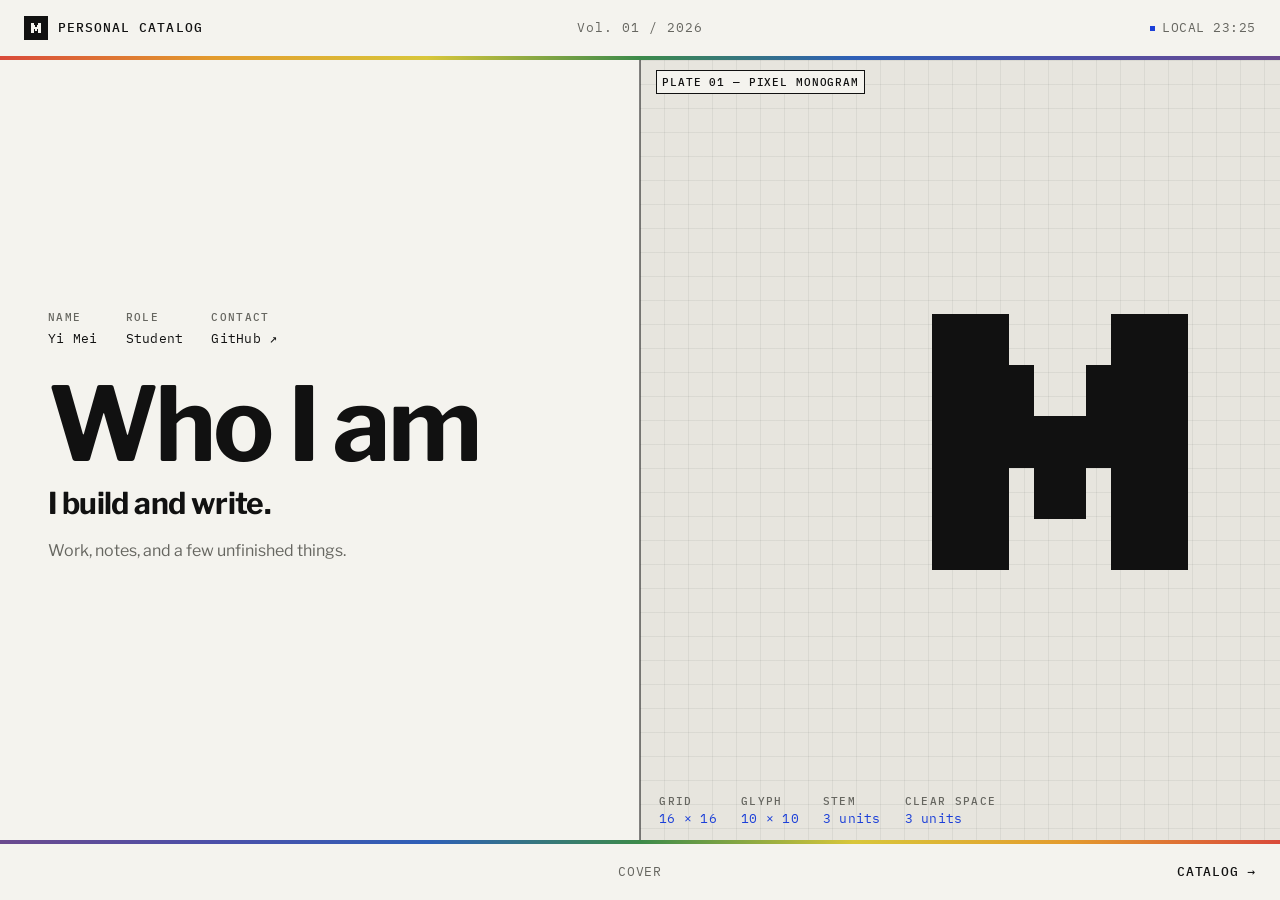
==== commit 143acb3e: "chore: deploy site (8317b6b)" ====
--- a/index.html
+++ b/index.html
@@ -1,4 +1,4 @@
-<!DOCTYPE html><html lang="en"><head><meta charset="utf-8"><meta name="viewport" content="width=device-width, initial-scale=1"><title>Personal Catalog</title><meta name="description" content="Personal Catalog — Work, notes, and a few unfinished things."><meta name="author" content="Yi Mei"><meta name="theme-color" content="#F4F3EE"><link rel="canonical" href="https://meiyi376796.github.io/"><link rel="icon" type="image/svg+xml" href="/favicon.svg"><meta property="og:type" content="website"><meta property="og:site_name" content="Personal Catalog"><meta property="og:title" content="Personal Catalog"><meta property="og:description" content="Personal Catalog — Work, notes, and a few unfinished things."><meta property="og:url" content="https://meiyi376796.github.io/"><meta name="twitter:card" content="summary"><meta name="twitter:title" content="Personal Catalog"><meta name="twitter:description" content="Personal Catalog — Work, notes, and a few unfinished things."><link rel="preload" href="/_astro/libre-franklin-latin-400-normal.DNAyL8lK.woff2" as="font" type="font/woff2" crossorigin="anonymous"><link rel="preload" href="/_astro/libre-franklin-latin-700-normal.TBBKpXzk.woff2" as="font" type="font/woff2" crossorigin="anonymous"><link rel="preload" href="/_astro/ibm-plex-mono-latin-400-normal.DMJ8VG8y.woff2" as="font" type="font/woff2" crossorigin="anonymous"><link rel="preload" href="/_astro/ibm-plex-mono-latin-500-normal.DSY6xOcd.woff2" as="font" type="font/woff2" crossorigin="anonymous"><link rel="stylesheet" href="/_astro/sections.2xleuNzZ.css"></head><body class="site"><a class="skip" href="#main">Skip to content</a><header class="site-header"><div class="masthead"><a class="brand" href="/" aria-label="Personal Catalog, home"><span class="brand__mark" aria-hidden="true"><svg viewBox="0 0 16 16" shape-rendering="crispEdges" aria-hidden="true" focusable="false"><g fill="currentColor"><rect x="3" y="3" width="3" height="10"></rect><rect x="10" y="3" width="3" height="10"></rect><rect x="6" y="5" width="1" height="2"></rect><rect x="9" y="5" width="1" height="2"></rect><rect x="6" y="7" width="4" height="2"></rect><rect x="7" y="9" width="2" height="2"></rect></g></svg></span><span class="brand__text">Personal Catalog</span></a><span class="masthead__edition" data-volume>Vol. 01 / 2026</span><div class="clock" aria-hidden="true"><span class="clock__dot"></span><span id="clock">LOCAL</span></div></div><div class="rainbow" aria-hidden="true"></div></header><script>
+<!DOCTYPE html><html lang="en"><head><meta charset="utf-8"><meta name="viewport" content="width=device-width, initial-scale=1"><title>Personal Catalog</title><meta name="description" content="Personal Catalog — Work, notes, and a few unfinished things."><meta name="author" content="Yi Mei"><meta name="theme-color" content="#F4F3EE"><link rel="canonical" href="https://meiyi376796.github.io/"><link rel="icon" type="image/svg+xml" href="/favicon.svg"><meta property="og:type" content="website"><meta property="og:site_name" content="Personal Catalog"><meta property="og:title" content="Personal Catalog"><meta property="og:description" content="Personal Catalog — Work, notes, and a few unfinished things."><meta property="og:url" content="https://meiyi376796.github.io/"><meta name="twitter:card" content="summary"><meta name="twitter:title" content="Personal Catalog"><meta name="twitter:description" content="Personal Catalog — Work, notes, and a few unfinished things."><link rel="preload" href="/_astro/libre-franklin-latin-400-normal.DNAyL8lK.woff2" as="font" type="font/woff2" crossorigin="anonymous"><link rel="preload" href="/_astro/libre-franklin-latin-700-normal.TBBKpXzk.woff2" as="font" type="font/woff2" crossorigin="anonymous"><link rel="preload" href="/_astro/ibm-plex-mono-latin-400-normal.DMJ8VG8y.woff2" as="font" type="font/woff2" crossorigin="anonymous"><link rel="preload" href="/_astro/ibm-plex-mono-latin-500-normal.DSY6xOcd.woff2" as="font" type="font/woff2" crossorigin="anonymous"><link rel="stylesheet" href="/_astro/sections.DOGCFUot.css"></head><body class="site"><a class="skip" href="#main">Skip to content</a><header class="site-header"><div class="masthead"><a class="brand" href="/" aria-label="Personal Catalog, home"><span class="brand__mark" aria-hidden="true"><svg viewBox="0 0 16 16" shape-rendering="crispEdges" aria-hidden="true" focusable="false"><g fill="currentColor"><rect x="3" y="3" width="3" height="10"></rect><rect x="10" y="3" width="3" height="10"></rect><rect x="6" y="5" width="1" height="2"></rect><rect x="9" y="5" width="1" height="2"></rect><rect x="6" y="7" width="4" height="2"></rect><rect x="7" y="9" width="2" height="2"></rect></g></svg></span><span class="brand__text">Personal Catalog</span></a><span class="masthead__edition" data-volume>Vol. 01 / 2026</span><div class="clock" aria-hidden="true"><span class="clock__dot"></span><span id="clock">LOCAL</span></div></div><div class="rainbow" aria-hidden="true"></div></header><script>
   // Inline so the clock is set before the new page is captured.
   const clock = document.getElementById("clock");
   const fmt = new Intl.DateTimeFormat("en-GB", {
@@ -24,9 +24,22 @@
   const brand = document.querySelector(".brand");
   const brandText = brand?.querySelector(".brand__text");
 
+  const railStage = window.matchMedia(
+    "(max-height: 480px) and (orientation: landscape) and (min-width: 448px)",
+  );
   const fitBrand = () => {
     if (!brand || !brandText) return;
     brand.removeAttribute("data-compact");
+    // Side rails compact the brand when the wordmark squeezes in its track, as the top bar does across the width.
+    if (railStage.matches) {
+      if (
+        brandText.clientHeight > 0 &&
+        brandText.scrollHeight > brandText.clientHeight
+      ) {
+        brand.setAttribute("data-compact", "");
+      }
+      return;
+    }
     if (brandText.scrollWidth > brandText.clientWidth) {
       brand.setAttribute("data-compact", "");
     }
@@ -41,4 +54,4 @@
   if ("ResizeObserver" in window && brandText) {
     new ResizeObserver(fitBrand).observe(brandText);
   }
-</script><main class="stage" id="main" tabindex="-1"><section class="panel cover" aria-label="Cover"><div class="cover__main"><div class="cover__copy"><dl class="cover__data"><div><dt>Name</dt><dd>Yi Mei</dd></div><div><dt>Role</dt><dd>Student</dd></div><div><dt>Contact</dt><dd><a href="https://github.com/meiyi376796" target="_blank" rel="noopener noreferrer">GitHub ↗<span class="visually-hidden"> (opens in a new tab)</span></a></dd></div></dl><h1>Who I am</h1><p class="thesis">I build and write.</p><p class="lede">Work, notes, and a few unfinished things.</p></div><figure class="cover__plate" aria-labelledby="cover-plate-title"><figcaption class="cover__label" id="cover-plate-title">Plate 01 — Pixel monogram</figcaption><div class="cover__specimen"><div class="cover__spec"><dl class="cover__spec-group"><div><dt>Grid</dt><dd>16 × 16</dd></div><div><dt>Glyph</dt><dd>10 × 10</dd></div></dl><dl class="cover__spec-group"><div><dt>Stem</dt><dd>3 units</dd></div><div><dt>Clear space</dt><dd>3 units</dd></div></dl></div><div class="cover__drawing" role="img" aria-label="M drawn on a 16 by 16 pixel grid"><svg class="cover__mark" viewBox="3 3 10 10" shape-rendering="crispEdges" aria-hidden="true" focusable="false"><g fill="currentColor"><rect x="3" y="3" width="3" height="10"></rect><rect x="10" y="3" width="3" height="10"></rect><rect x="6" y="5" width="1" height="2"></rect><rect x="9" y="5" width="1" height="2"></rect><rect x="6" y="7" width="4" height="2"></rect><rect x="7" y="9" width="2" height="2"></rect></g></svg></div></div></figure></div></section></main><footer class="bar"><div class="rainbow rainbow--reverse" aria-hidden="true"></div><div class="bar__inner"><span></span><span class="bar__center">Cover</span><a class="bar__link bar__link--next" href="/catalog/" aria-label="Catalog">Catalog →</a></div></footer><script type="module">var e=document.querySelector(`[data-scroll-top]`),t=document.querySelector(`.stage`);e?.addEventListener(`click`,e=>{if(!t)return;e.preventDefault();let n=window.matchMedia(`(prefers-reduced-motion: reduce)`).matches;t.scrollTo({top:0,behavior:n?`auto`:`smooth`})});</script><div class="gate gate--narrow"><p class="gate__kicker">Minimum viewport</p><p class="gate__title">320 px</p><p class="gate__note">Zoom out to continue.</p></div><div class="gate gate--wide"><p class="gate__kicker">Maximum viewport</p><p class="gate__title">2560 px</p><p class="gate__note">Zoom in to continue.</p></div><div class="gate gate--fallback"><p class="gate__kicker">Unsupported browser</p><p class="gate__title">Update required.</p><p class="gate__note">This catalog needs a current browser.</p></div><script type="module">var e=e=>String(e).padStart(2,`0`),t={startYear:2026,rolloverMonth:5,rolloverDay:27},{label:n}=((n=new Date)=>{let r=t.rolloverMonth-1,i=n.getFullYear();return n.getMonth()>r||n.getMonth()===r&&n.getDate()>=t.rolloverDay||--i,i=Math.max(i,t.startYear),{label:`Vol. ${e(i-t.startYear+1)} / ${i}`}})();document.querySelectorAll(`[data-volume]`).forEach(e=>{e.textContent=n});</script></body></html>+</script><main class="stage" id="main" tabindex="-1"><section class="panel cover" aria-label="Cover"><div class="cover__main"><div class="cover__copy"><dl class="cover__data"><div><dt>Name</dt><dd>Yi Mei</dd></div><div><dt>Role</dt><dd>Student</dd></div><div><dt>Contact</dt><dd><a href="https://github.com/meiyi376796" target="_blank" rel="noopener noreferrer">GitHub ↗<span class="visually-hidden"> (opens in a new tab)</span></a></dd></div></dl><h1>Who I am</h1><p class="thesis">I build and write.</p><p class="lede">Work, notes, and a few unfinished things.</p></div><figure class="cover__plate" aria-labelledby="cover-plate-title"><figcaption class="cover__label" id="cover-plate-title">Plate 01 — Pixel monogram</figcaption><div class="cover__specimen"><div class="cover__spec"><dl class="cover__spec-group"><div><dt>Grid</dt><dd>16 × 16</dd></div><div><dt>Glyph</dt><dd>10 × 10</dd></div></dl><dl class="cover__spec-group"><div><dt>Stem</dt><dd>3 units</dd></div><div><dt>Clear space</dt><dd>3 units</dd></div></dl></div><div class="cover__drawing" role="img" aria-label="M drawn on a 16 by 16 pixel grid"><svg class="cover__mark" viewBox="3 3 10 10" shape-rendering="crispEdges" aria-hidden="true" focusable="false"><g fill="currentColor"><rect x="3" y="3" width="3" height="10"></rect><rect x="10" y="3" width="3" height="10"></rect><rect x="6" y="5" width="1" height="2"></rect><rect x="9" y="5" width="1" height="2"></rect><rect x="6" y="7" width="4" height="2"></rect><rect x="7" y="9" width="2" height="2"></rect></g></svg></div></div></figure></div></section></main><footer class="bar"><div class="rainbow rainbow--reverse" aria-hidden="true"></div><div class="bar__inner"><span></span><span class="bar__center">Cover</span><a class="bar__link bar__link--next" href="/catalog/" aria-label="Catalog">Catalog →</a></div></footer><script type="module">var e=document.querySelector(`[data-scroll-top]`),t=document.querySelector(`.stage`);e?.addEventListener(`click`,e=>{if(!t)return;e.preventDefault();let n=window.matchMedia(`(prefers-reduced-motion: reduce)`).matches;t.scrollTo({top:0,behavior:n?`auto`:`smooth`})});</script><div class="gate gate--narrow"><p class="gate__kicker">Minimum viewport</p><p class="gate__title">320 px</p><p class="gate__note">Zoom out to continue.</p></div><div class="gate gate--short"><p class="gate__kicker">Minimum height</p><p class="gate__title">256 px</p><p class="gate__note">Zoom out to continue.</p></div><div class="gate gate--fallback"><p class="gate__kicker">Unsupported browser</p><p class="gate__title">Update required.</p><p class="gate__note">This catalog needs a current browser.</p></div><script type="module">var e=e=>String(e).padStart(2,`0`),t={startYear:2026,rolloverMonth:5,rolloverDay:27},{label:n}=((n=new Date)=>{let r=t.rolloverMonth-1,i=n.getFullYear();return n.getMonth()>r||n.getMonth()===r&&n.getDate()>=t.rolloverDay||--i,i=Math.max(i,t.startYear),{label:`Vol. ${e(i-t.startYear+1)} / ${i}`}})();document.querySelectorAll(`[data-volume]`).forEach(e=>{e.textContent=n});</script></body></html>
--- a/_astro/sections.DOGCFUot.css
+++ b/_astro/sections.DOGCFUot.css
@@ -0,0 +1 @@
+:root{--paper:#f4f3ee;--platinum:#e7e5de;--ink:#111;--muted:#666660;--accent:#1b3fd8;--rainbow-1:#d94a3a;--rainbow-2:#e39b2d;--rainbow-3:#d8c63a;--rainbow-4:#3c8a4a;--rainbow-5:#2e5fb7;--rainbow-6:#4b4fa8;--rainbow-7:#6b4a8e;--mono:"IBM Plex Mono", ui-monospace, monospace;--sans:"Libre Franklin", "Helvetica Neue", Arial, sans-serif;--text-micro:11px;--text-mono:13px;--text-small:16px;--text-body:18px;--text-lede:clamp(20px, 2vw, 24px);--text-h2:32px;--text-display-cover:clamp(56px, min(8vw, 13vh), 120px);--text-display-catalog:clamp(64px, min(11vw, 16vh), 150px);--text-display-404:clamp(56px, min(8vw, 12vh), 96px);--text-display-entry:clamp(52px, min(7vw, 11vh), 88px);--text-thesis:clamp(22px, min(2.4vw, 3.6vh), 30px);--tracking-tight:.02em;--tracking-snug:.04em;--tracking:.06em;--tracking-wide:.08em;--tracking-wider:.12em;--page:1280px;--gutter:24px;--masthead-h:56px;--strip-h:4px;--header-h:calc(var(--masthead-h) + var(--strip-h));--bar-h:56px;--bar-total:calc(var(--bar-h) + var(--strip-h));--rule:1px;--step:80ms}@view-transition{navigation:auto}@font-face{font-family:Libre Franklin;src:url(/_astro/libre-franklin-latin-400-normal.DNAyL8lK.woff2)format("woff2");font-weight:400;font-style:normal;font-display:swap}@font-face{font-family:Libre Franklin;src:url(/_astro/libre-franklin-latin-700-normal.TBBKpXzk.woff2)format("woff2");font-weight:700;font-style:normal;font-display:swap}@font-face{font-family:IBM Plex Mono;src:url(/_astro/ibm-plex-mono-latin-400-normal.DMJ8VG8y.woff2)format("woff2");font-weight:400;font-style:normal;font-display:swap}@font-face{font-family:IBM Plex Mono;src:url(/_astro/ibm-plex-mono-latin-500-normal.DSY6xOcd.woff2)format("woff2");font-weight:500;font-style:normal;font-display:swap}*,:before,:after{box-sizing:border-box;border-radius:0}html{color-scheme:light;scrollbar-width:none;-webkit-text-size-adjust:100%;text-size-adjust:100%}html::-webkit-scrollbar{display:none}body{background:var(--paper);color:var(--ink);font-family:var(--sans);font-size:var(--text-small);margin:0;line-height:1.65}.site{overflow:hidden}::selection{background:var(--ink);color:var(--paper)}a{color:var(--accent);text-decoration-thickness:var(--rule);text-underline-offset:3px}:focus-visible{outline:2px solid var(--ink);outline-offset:3px}.catalog :focus-visible{outline-color:var(--paper)}.catalog .index-row:focus-visible{outline-color:currentColor}#main:focus{outline:none}.skip{z-index:300;background:var(--ink);color:var(--paper);font-family:var(--mono);font-size:var(--text-mono);padding:8px 12px;text-decoration:none;position:absolute;top:0;left:-9999px}.skip:focus{top:12px;left:12px}.skip:focus-visible{outline-color:var(--accent);outline-offset:2px}.visually-hidden{clip:rect(0, 0, 0, 0);white-space:nowrap;border:0;width:1px;height:1px;margin:-1px;padding:0;position:absolute;overflow:hidden}.site-header{z-index:100;background:var(--paper);view-transition-name:masthead;position:relative}.masthead{width:100%;height:var(--masthead-h);padding:0 var(--gutter);grid-template-columns:1fr auto 1fr;align-items:center;gap:16px;display:grid}.rainbow{--rainbow-stops:var(--rainbow-1) 0%, var(--rainbow-2) 16.6667%, var(--rainbow-3) 33.3333%, var(--rainbow-4) 50%, var(--rainbow-5) 66.6667%, var(--rainbow-6) 83.3333%, var(--rainbow-7) 100%;width:100%;height:var(--strip-h);background-image:linear-gradient(90deg, var(--rainbow-stops))}.brand{max-width:100%;color:var(--ink);font-family:var(--mono);font-size:var(--text-mono);letter-spacing:var(--tracking-wide);text-transform:uppercase;white-space:nowrap;justify-self:start;align-items:center;gap:10px;font-weight:500;text-decoration:none;display:inline-flex}.brand__text{text-overflow:ellipsis;min-width:0;overflow:hidden}.brand[data-compact] .brand__text{display:none}.brand:active{color:var(--accent)}@media (pointer:coarse){.brand{min-width:44px;min-height:44px}}@media (hover:hover){.brand:hover{color:var(--accent)}}.brand__mark{background:var(--ink);width:24px;height:24px;color:var(--paper);place-items:center;display:grid}.brand__mark svg{width:16px;height:16px;display:block}.masthead__edition{color:var(--muted);font-family:var(--mono);font-size:var(--text-mono);letter-spacing:var(--tracking-wide);font-variant-numeric:tabular-nums;white-space:nowrap;justify-self:center}.clock{color:var(--muted);font-family:var(--mono);font-size:var(--text-mono);letter-spacing:var(--tracking-snug);font-variant-numeric:tabular-nums;white-space:nowrap;justify-self:end;align-items:center;gap:7px;display:inline-flex}@media (height<=480px) and (orientation:landscape) and (width>=448px){body .site-header{width:calc(var(--masthead-h) + var(--strip-h));display:flex;position:fixed;inset:0 auto 0 0}body .site-header .rainbow{width:var(--strip-h);background-image:linear-gradient(180deg, var(--rainbow-stops));height:auto}body .masthead{width:var(--masthead-h);flex:1;grid-template-rows:1fr auto 1fr;grid-template-columns:none;justify-items:center;height:auto;padding:8px 0;display:grid;position:relative}body .brand{flex-direction:column;place-self:start center;gap:8px;width:100%;height:100%;overflow:hidden}body .brand__text{flex-shrink:1;min-height:0}body .brand__text,body .masthead__edition,body .clock{writing-mode:vertical-rl}body .clock{position:absolute;bottom:8px;left:50%;transform:translate(-50%)}@media (height<=400px){body .clock{display:none}}}.clock__dot{background:var(--accent);width:5px;height:5px}.bar{z-index:90;background:var(--paper);view-transition-name:bar;position:fixed;bottom:0;left:0;right:0}.rainbow--reverse{background-image:linear-gradient(270deg, var(--rainbow-stops))}.bar__inner{width:100%;height:var(--bar-h);padding:0 var(--gutter);color:var(--muted);font-family:var(--mono);font-size:var(--text-mono);letter-spacing:var(--tracking);text-transform:uppercase;grid-template-columns:1fr auto 1fr;align-items:center;gap:16px;display:grid}.bar__link{min-width:44px;min-height:44px;color:var(--ink);white-space:nowrap;justify-self:start;align-items:center;font-weight:500;text-decoration:none;display:inline-flex}.bar__link--next{text-align:right;justify-content:flex-end;justify-self:end}@media (height<=480px) and (orientation:landscape) and (width>=448px){body .bar{width:calc(var(--bar-h) + var(--strip-h));display:flex;inset:0 0 0 auto}body .bar .rainbow{width:var(--strip-h);background-image:linear-gradient(180deg, var(--rainbow-stops));height:auto}body .bar__inner{width:var(--bar-h);flex:1;grid-template-rows:1fr auto 1fr;grid-template-columns:1fr;place-items:center;height:auto;padding:8px 0;display:grid}body .bar__link,body .bar__center{writing-mode:vertical-rl}body .bar__link{place-self:start center}body .bar__link--next{place-self:end center}}.bar__link:active{color:var(--accent)}@media (hover:hover){.bar__link:hover{color:var(--accent)}}.bar__center{color:var(--muted);font-variant-numeric:tabular-nums;white-space:nowrap;justify-self:center}.stage{height:calc(100vh - var(--header-h) - var(--bar-total));height:calc(100svh - var(--header-h) - var(--bar-total));overscroll-behavior:contain;scrollbar-width:none;position:relative;overflow:hidden auto}.stage::-webkit-scrollbar{display:none}.panel{background:var(--paper);flex-direction:column;height:100%;display:flex;overflow:hidden}.sheet{flex-direction:column;min-height:100%;display:flex}.cover{height:auto;min-height:100%;overflow:visible}.cover__main{flex:1 0 auto;grid-template-rows:auto minmax(min-content,1fr);grid-template-columns:1fr;min-height:0;display:grid;position:relative}.cover__main:after{content:"";z-index:2;background:var(--ink);pointer-events:none;width:1px;display:none;position:absolute;top:0;bottom:0;left:50%;transform:translate(-50%)}.cover__copy{flex-direction:column;justify-content:flex-start;min-width:0;min-height:0;padding:22px 16px 20px;display:flex}.kicker{color:var(--muted);font-family:var(--mono);font-size:var(--text-mono);letter-spacing:var(--tracking-wider);text-transform:uppercase;margin:0 0 18px}h1{font-family:var(--sans);letter-spacing:-.035em;margin:0 0 14px;font-weight:700;line-height:.9}.cover h1{font-size:var(--text-display-cover)}.thesis{max-width:22ch;font-size:var(--text-thesis);letter-spacing:-.02em;margin:0 0 14px;font-weight:700;line-height:1.3}.lede{max-width:46ch;color:var(--muted);font-size:var(--text-small);margin:0 0 28px;line-height:1.7}.cover__plate{border-top:var(--rule) solid var(--ink);background-color:var(--platinum);background-image:linear-gradient(to right, color-mix(in srgb, var(--ink) 6%, transparent) 1px, transparent 1px), linear-gradient(to bottom, color-mix(in srgb, var(--ink) 6%, transparent) 1px, transparent 1px);background-size:24px 24px;grid-template-rows:auto minmax(min-content,1fr);min-width:0;min-height:min-content;margin:0;display:grid;container-type:inline-size}.cover__label{border:var(--rule) solid var(--ink);background:var(--paper);max-width:calc(100% - 32px);color:var(--ink);font-family:var(--mono);font-size:var(--text-micro);letter-spacing:var(--tracking-wide);text-transform:uppercase;justify-self:start;margin:clamp(8px,1.5cqw,12px) 16px 0;padding:2px 5px;font-weight:500}.cover__specimen{grid-template-rows:minmax(min-content,1fr) auto;grid-template-columns:repeat(3,minmax(0,1fr));align-items:end;gap:16px 0;min-width:0;min-height:min-content;padding:12px clamp(16px,3cqw,32px);display:grid}.cover__spec{width:max-content;max-width:100%;font-family:var(--mono);font-size:var(--text-mono);letter-spacing:var(--tracking-tight);flex-wrap:wrap;grid-area:2/1/auto/-1;justify-self:start;gap:8px 24px;line-height:1.4;display:flex}.cover__spec-group{gap:inherit;flex-wrap:wrap;min-width:0;max-width:100%;margin:0;display:flex}.cover__spec div{flex-direction:column;align-items:flex-start;min-width:0;max-width:100%;display:flex}.cover__spec dt{color:var(--muted);font-size:var(--text-micro);letter-spacing:var(--tracking-wider);text-transform:uppercase;font-weight:500}.cover__spec dd{color:var(--accent);text-align:left;margin:0}.cover__drawing{aspect-ratio:1;grid-area:1/2/auto/4;place-self:center;width:min(100%,40cqw,50vh);min-width:0}.cover__mark{width:100%;height:100%;color:var(--ink);display:block}.cover__data{font-family:var(--mono);flex-wrap:wrap;gap:8px 14px;margin:0 0 28px;display:flex}.cover__data div{min-width:0}.cover__data dt{color:var(--muted);font-size:var(--text-micro);letter-spacing:var(--tracking-wider);text-transform:uppercase;margin:0 0 2px;font-weight:500}.cover__data dd{overflow-wrap:anywhere;font-size:var(--text-mono);letter-spacing:var(--tracking-tight);margin:0}.cover__data a{color:var(--ink);text-decoration:none}.cover__data a:active{color:var(--accent)}@media (hover:hover){.cover__data a:hover{text-decoration:underline}}@media (width>=1081px){.cover__main{grid-template-rows:1fr;grid-template-columns:minmax(0,6fr) minmax(0,6fr)}.cover__main:after{display:block}.cover__copy{justify-content:center;padding:48px}.cover__plate{border-top:0}.cover__data{gap:16px 28px}}@media (aspect-ratio<=1){.cover__main{grid-template-rows:minmax(min-content,1fr) minmax(min-content,1fr);grid-template-columns:1fr}.cover__main:after{display:none}.cover__copy{justify-content:center}.cover__plate{border-top:var(--rule) solid var(--ink)}}.catalog{background:var(--accent);color:var(--paper)}.catalog__inner{min-height:0;width:min(100%, var(--page));padding:40px var(--gutter);flex-direction:column;flex:1;justify-content:center;margin:0 auto;display:flex}.catalog__top{color:color-mix(in srgb, var(--paper) 80%, transparent);font-family:var(--mono);font-size:var(--text-mono);letter-spacing:var(--tracking-wider);text-transform:uppercase;justify-content:flex-end;gap:16px;display:flex}.catalog__title{color:var(--paper);font-size:var(--text-display-catalog);letter-spacing:-.035em;margin:20px 0 32px;font-weight:700;line-height:.9}.catalog__index{border-top:var(--rule) solid color-mix(in srgb, var(--paper) 35%, transparent)}.index-row{border:0;border-bottom:var(--rule) solid color-mix(in srgb, var(--paper) 35%, transparent);width:100%;color:var(--paper);font:inherit;text-align:left;cursor:pointer;transition:background-color var(--step) steps(2), color var(--step) steps(2);background-color:#0000;background-clip:padding-box;grid-template-columns:64px minmax(0,1fr) auto 28px;align-items:center;gap:18px;padding:15px 4px;text-decoration:none;display:grid}.index-row:active{background-color:var(--paper);color:var(--accent)}.index-row:active .catalog__no,.index-row:active .catalog__count{color:color-mix(in srgb, var(--accent) 80%, transparent)}.index-row:active .catalog__arrow{transform:translate(2px)}@media (hover:hover){.index-row:hover{background-color:var(--paper);color:var(--accent)}.index-row:hover .catalog__no,.index-row:hover .catalog__count{color:color-mix(in srgb, var(--accent) 80%, transparent)}.index-row:hover .catalog__arrow{transform:translate(2px)}}.catalog__no{color:color-mix(in srgb, var(--paper) 80%, transparent);font-family:var(--mono);font-size:var(--text-mono);letter-spacing:var(--tracking-wide)}.catalog__name{min-width:0;font-size:var(--text-lede);letter-spacing:-.02em;white-space:nowrap;font-weight:700}.catalog__count{color:color-mix(in srgb, var(--paper) 80%, transparent);font-family:var(--mono);font-size:var(--text-mono);letter-spacing:var(--tracking-wide);text-transform:uppercase;white-space:nowrap}.catalog__arrow{text-align:right;font-size:var(--text-body);transition:transform var(--step) steps(2);grid-column:4}.sheet,.entry{background-color:var(--paper);background-image:linear-gradient(to right, color-mix(in srgb, var(--ink) 3%, transparent) 1px, transparent 1px), linear-gradient(to bottom, color-mix(in srgb, var(--ink) 3%, transparent) 1px, transparent 1px);background-size:24px 24px}.sheet__main{min-height:0;width:min(100%, var(--page));padding:44px var(--gutter) 28px;flex-direction:column;flex:1;justify-content:flex-start;margin:0 auto;display:flex}.sheet__title{color:var(--accent);font-family:var(--mono);font-size:var(--text-small);letter-spacing:var(--tracking-wider);text-transform:uppercase;margin:0;font-weight:400;line-height:1}.sheet__head{justify-content:space-between;align-items:baseline;gap:16px;display:flex}.sheet__count{color:var(--muted);font-family:var(--mono);font-size:var(--text-mono);letter-spacing:var(--tracking-wide);text-transform:uppercase;white-space:nowrap;line-height:1}.sheet__body{flex-direction:column;flex:1;gap:20px;min-width:0;min-height:0;display:flex}.ledger{--ledger-no:64px;--ledger-gap:18px;--ledger-arrow:28px;border-top:var(--rule) solid var(--ink);min-height:0;font-family:var(--mono);flex-direction:column;flex:1;display:flex}.ledger__row{grid-template-columns:var(--ledger-no) minmax(0, 1fr) auto var(--ledger-arrow);gap:var(--ledger-gap);border-bottom:var(--rule) solid var(--ink);align-items:center;padding:18px 0;display:grid}a.ledger__row{color:inherit;transition:background-color var(--step) steps(2);text-decoration:none}a.ledger__row:active{background:var(--platinum)}@media (hover:hover){a.ledger__row:hover{background:var(--platinum)}}.ledger__arrow{color:var(--muted);font-family:var(--mono);font-size:var(--text-mono);text-align:right;transition:color var(--step) steps(2), transform var(--step) steps(2);display:block}a.ledger__row:active .ledger__main h2{text-decoration:underline;text-decoration-thickness:var(--rule);text-underline-offset:4px}a.ledger__row:active .ledger__arrow{color:var(--accent);transform:translate(2px,-2px)}@media (hover:hover){a.ledger__row:hover .ledger__main h2{text-decoration:underline;text-decoration-thickness:var(--rule);text-underline-offset:4px}a.ledger__row:hover .ledger__arrow{color:var(--accent);transform:translate(2px,-2px)}}.ledger__metas{grid-template-columns:90px 100px;gap:18px;display:grid}.ledger__row--head{color:var(--muted);font-size:var(--text-mono);letter-spacing:var(--tracking-wider);text-transform:uppercase;padding:9px 0;font-weight:500}.ledger__no{color:var(--muted);font-size:var(--text-mono);letter-spacing:var(--tracking);white-space:nowrap}.ledger__main{min-width:0}.ledger__main h2{font-family:var(--sans);font-size:var(--text-body);letter-spacing:-.015em;margin:0 0 4px;font-weight:700}.ledger__main p{color:var(--muted);font-family:var(--mono);font-size:var(--text-mono);letter-spacing:var(--tracking-tight);margin:0;line-height:1.7}.ledger__meta{color:var(--ink);font-size:var(--text-mono);letter-spacing:var(--tracking);text-transform:uppercase;white-space:nowrap}.ledger__meta-label{color:var(--muted);margin-right:6px;display:none}.ledger__empty{min-height:180px;padding:28px 0 28px calc(var(--ledger-no) + var(--ledger-gap));border-bottom:var(--rule) solid var(--ink);flex:1;align-items:center;display:flex}.ledger__empty p{font-family:var(--mono);font-size:var(--text-small);color:var(--muted);letter-spacing:var(--tracking-snug);margin:0;font-weight:400;line-height:1.5}.spec-table__bio dd{max-width:80ch;font-family:var(--mono);font-size:var(--text-mono);letter-spacing:var(--tracking-tight);text-wrap:pretty}.spec-table{border-bottom:var(--rule) solid var(--ink);font-family:var(--mono);font-size:var(--text-mono);letter-spacing:var(--tracking-tight);margin:0;display:grid}.spec-table div{border-top:var(--rule) solid var(--ink);grid-template-columns:64px minmax(0,1fr);gap:18px;padding:12px 0;display:grid}.spec-table dt{color:var(--muted);text-transform:uppercase;margin:0}.spec-table dd{overflow-wrap:anywhere;margin:0}.entry{flex-direction:column;min-height:100%;display:flex}.entry__hero-wrap,.entry__grid-wrap{width:min(100%, var(--page));padding-right:var(--gutter);padding-left:var(--gutter);margin:0 auto}.entry__hero-wrap{padding-top:clamp(52px,8vw,88px);padding-bottom:40px}.entry__kicker{color:var(--accent);font-family:var(--mono);font-size:var(--text-mono);letter-spacing:var(--tracking-wider);text-transform:uppercase;margin:0 0 18px}.entry__hero-wrap h1{max-width:18ch;font-size:var(--text-display-entry);letter-spacing:-.04em;margin:0 0 24px;line-height:.92}.entry__lede{max-width:52ch;color:var(--muted);font-size:var(--text-lede);letter-spacing:-.015em;text-wrap:pretty;margin:0;line-height:1.35}.entry__grid-wrap{flex:1;padding-bottom:72px}.entry__grid{border-top:var(--rule) solid var(--ink);grid-template-columns:minmax(0,1fr) 200px;gap:48px;padding-top:28px;display:grid}.entry__rail{text-align:right;align-self:start;position:sticky;top:24px}.entry__meta{font-family:var(--mono);font-size:var(--text-mono);letter-spacing:var(--tracking);text-transform:uppercase;flex-direction:column;gap:24px;margin:0;display:flex}.entry__meta div{flex-direction:column;gap:4px;display:flex}.entry__meta dt{color:var(--muted);margin:0}.entry__meta dd{margin:0}.entry__body{min-width:0;max-width:68ch;font-size:var(--text-body);text-wrap:pretty;line-height:1.7}.entry__body>*{margin:0}.entry__body>*+*{margin-top:1.1em}.entry__body>:first-child{margin-top:0}.entry__body h1,.entry__body h2{font-size:var(--text-h2);letter-spacing:-.02em;margin-top:1.8em;line-height:1.15}.entry__body h3{font-size:var(--text-lede);letter-spacing:-.015em;margin-top:1.5em;line-height:1.2}.entry__body h4{font-size:var(--text-body);letter-spacing:-.01em;margin-top:1.4em;line-height:1.3}.entry__body h5,.entry__body h6{font-size:var(--text-small);margin-top:1.3em;line-height:1.4}.entry__body ul,.entry__body ol{padding-left:1.25em}.entry__body li+li{margin-top:.3em}.entry__body blockquote{border-left:2px solid var(--accent);color:var(--muted);margin:0;padding-left:18px}.entry__body code{font-family:var(--mono);font-size:.88em}.entry__body pre{background:var(--platinum);font-family:var(--mono);font-size:var(--text-mono);padding:16px;line-height:1.6;overflow-x:auto}.entry__body pre code{font-size:inherit}.entry__body img{max-width:100%;height:auto}.entry__body .table-wrap{overflow-x:auto}.entry__body table{border-collapse:collapse;width:100%;font-family:var(--mono);font-size:var(--text-mono);letter-spacing:var(--tracking-tight);line-height:1.7}.entry__body th,.entry__body td{border-bottom:var(--rule) solid var(--ink);text-align:left;vertical-align:top;padding:7px 12px 7px 0}.entry__body thead th{border-top:var(--rule) solid var(--ink);color:var(--muted);letter-spacing:var(--tracking-wider);text-transform:uppercase;font-weight:500}.entry__body hr{border:0;border-top:var(--rule) solid var(--ink);margin:2em 0}.notfound{min-height:100%;width:min(100%, var(--page));padding:64px var(--gutter);flex-direction:column;justify-content:center;margin:0 auto;display:flex}.notfound h1{font-size:var(--text-display-404);margin:0 0 16px}.notfound .lede{margin-bottom:0}@media (width<=1080px){.sheet__main{padding-top:28px}}@media (width<=720px){.masthead,.bar__inner,.notfound{padding-left:16px;padding-right:16px}.catalog__inner{padding:24px 16px}.catalog__title{margin:14px 0 20px}.index-row{grid-template-columns:56px minmax(0,1fr) auto 20px;gap:12px;padding:12px 0}.catalog__name{white-space:normal}.sheet__main{padding:22px 16px 18px}.sheet__body{gap:18px}.ledger{--ledger-no:56px;--ledger-gap:12px;--ledger-arrow:20px}.ledger__row--head{display:none}.ledger__row{grid-template-columns:var(--ledger-no) minmax(0, 1fr) var(--ledger-arrow);gap:6px var(--ledger-gap);padding:14px 0}.ledger__arrow{font-size:var(--text-mono);grid-area:1/3;align-self:start;margin-top:3px}.ledger__no{grid-row:1/span 2;align-self:start}.ledger__main{grid-column:2}.ledger__main h2{font-size:var(--text-small)}.ledger__metas{flex-wrap:wrap;grid-column:2;gap:6px 14px;display:flex}.ledger__row>.ledger__meta{grid-column:2}.ledger__meta-label{display:inline}.ledger__empty{min-height:140px;padding-left:calc(var(--ledger-no) + var(--ledger-gap))}.spec-table div{grid-template-columns:64px minmax(0,1fr);gap:10px;padding:10px 0}.catalog__top{font-size:var(--text-micro)}.entry__hero-wrap,.entry__grid-wrap{padding-left:16px;padding-right:16px}.entry__hero-wrap{padding-top:40px;padding-bottom:28px}.entry__hero-wrap h1{max-width:none}.entry__grid-wrap{padding-bottom:56px}.entry__grid{grid-template-columns:minmax(0,1fr);gap:28px;padding-top:22px}.entry__rail{text-align:left;order:-1;position:static}.entry__meta{flex-flow:wrap;gap:16px 24px}.entry__meta div{flex-direction:row;gap:6px}.entry__body{font-size:var(--text-small)}}@media (height<=720px) and (width>=721px){.cover__copy{padding-top:24px;padding-bottom:24px}.lede{margin-bottom:18px}.catalog__inner{padding-top:24px;padding-bottom:24px}.catalog__title{margin:14px 0 16px}.index-row{padding:10px 4px}.sheet__main{padding-top:28px}}@media (prefers-reduced-motion:reduce){*,:before,:after{transition-duration:.01ms!important;animation-duration:.01ms!important;animation-iteration-count:1!important}::view-transition-group(*),::view-transition-old(*),::view-transition-new(*){animation:none!important}}@media (width<=480px){.clock{display:none}.cover__data{gap:8px 10px}}@media (orientation:landscape) and (height>=481px) and (height<=768px),(orientation:landscape) and (height<=480px) and (width>=801px){.cover__main{grid-template-rows:1fr;grid-template-columns:minmax(0,1fr) minmax(0,1fr)}.cover__main:after{display:block}.cover__copy{justify-content:center;padding:16px}.cover__plate{border-top:0}}@media (orientation:landscape) and (height<=500px) and (width<=1080px){.cover__copy{padding:8px 16px}.cover__data{margin-bottom:16px}.cover__copy .thesis{margin-bottom:10px}.cover__copy .lede{margin-bottom:12px}.catalog__inner{padding:10px 16px}.catalog__title{margin:4px 0 8px}.index-row{padding:7px 0}.sheet__main{padding:14px 16px}.ledger__empty{min-height:100px}.spec-table div{padding:8px 0}}@media (height<=480px){.catalog{height:auto;min-height:100%;position:static;overflow:visible}}@media (height<=480px) and (orientation:portrait),(height<=480px) and (width<=800px){.cover__main{grid-template-rows:auto auto}.cover__copy{min-height:auto;padding:20px var(--gutter)}}.gate{z-index:400;visibility:visible;background:var(--paper);text-align:center;flex-direction:column;justify-content:center;align-items:center;gap:.9vw;padding:1.5vw;display:none;position:fixed;inset:0}.gate__kicker,.gate__note{color:var(--muted);font-family:var(--mono);letter-spacing:var(--tracking-wider);text-transform:uppercase;margin:0;font-size:1.3vw}.gate__title{font-family:var(--sans);letter-spacing:-.035em;margin:0;font-size:4vw;font-weight:700;line-height:.9}@media (pointer:coarse){.gate{gap:2.7vw;padding:4.5vw}.gate__kicker,.gate__note{font-size:3.9vw}.gate__title{font-size:12vw}}.site{visibility:hidden}.gate--fallback{z-index:500;display:flex}@supports (display:grid) and (display:flex) and (--page:1280px){.site{visibility:visible}.gate--fallback{display:none}}@media (width<=319px){.site{visibility:hidden}.gate--narrow{display:flex}}@media (height<=255px) and (orientation:landscape){.site{visibility:hidden}.gate--short{display:flex}}@media (width>=1280px){:root{--rule:.078125vw;--strip-h:.3125vw;--text-micro:min(.859375vw, 1.32vh);--text-mono:min(1.01563vw, 1.56vh);--text-small:min(1.25vw, 1.92vh);--text-body:min(1.40625vw, 2.16vh);--text-lede:min(1.875vw, 2.88vh);--text-h2:min(2.5vw, 3.84vh);--text-display-cover:min(8vw, 13vh);--text-display-catalog:min(11vw, 16vh);--text-display-404:min(7.5vw, 12vh);--text-display-entry:min(6.875vw, 11vh);--text-thesis:min(2.34375vw, 3.6vh);--page:100vw;--gutter:1.875vw;--masthead-h:4.375vw;--bar-h:4.375vw}a{text-underline-offset:.234375vw}.skip{padding:.625vw .9375vw;left:-9999px}.skip:focus{top:.9375vw;left:.9375vw}.visually-hidden{width:.078125vw;height:.078125vw;margin:-1px}.masthead{gap:1.25vw}.brand{gap:.78125vw;min-width:3.4375vw;min-height:3.4375vw}.brand__mark{width:1.875vw;height:1.875vw}.brand__mark svg{width:1.25vw;height:1.25vw}.clock{gap:.546875vw}.clock__dot{width:.390625vw;height:.390625vw}.bar__inner{gap:1.25vw}.bar__link{min-width:3.4375vw;min-height:3.4375vw}.cover__main:after{width:.078125vw}.cover__copy{padding:1.71875vw 1.25vw 1.5625vw}.kicker{margin:0 0 1.40625vw}h1,.thesis{margin:0 0 1.09375vw}.lede{margin:0 0 2.1875vw}.cover__plate{background-image:linear-gradient(to right, color-mix(in srgb, var(--ink) 6%, transparent) .078125vw, transparent .078125vw), linear-gradient(to bottom, color-mix(in srgb, var(--ink) 6%, transparent) .078125vw, transparent .078125vw);background-size:1.875vw 1.875vw}.cover__label{max-width:calc(100% - 2.5vw);margin:clamp(.625vw,1.5cqw,.9375vw) 1.25vw 0;padding:.15625vw .390625vw}.cover__specimen{gap:1.25vw 0;padding:.9375vw clamp(1.25vw,3cqw,2.5vw)}.cover__spec{gap:.625vw 1.875vw}.cover__data{gap:.625vw 1.09375vw;margin:0 0 2.1875vw}.cover__data dt{margin:0 0 .15625vw}@media (width>=1081px){.cover__copy{padding:3.75vw}.cover__data{gap:1.25vw 2.1875vw}}.catalog__inner{padding:3.125vw var(--gutter)}.catalog__top{gap:1.25vw}.catalog__title{margin:1.5625vw 0 2.5vw}.index-row{grid-template-columns:5vw minmax(0,1fr) auto 2.1875vw;gap:1.40625vw;padding:1.17188vw .3125vw}.index-row:active .catalog__arrow{transform:translate(.15625vw)}@media (hover:hover){.index-row:hover .catalog__arrow{transform:translate(.15625vw)}a.ledger__row:hover .ledger__main h2{text-underline-offset:.3125vw}}.sheet,.entry{background-image:linear-gradient(to right, color-mix(in srgb, var(--ink) 3%, transparent) .078125vw, transparent .078125vw), linear-gradient(to bottom, color-mix(in srgb, var(--ink) 3%, transparent) .078125vw, transparent .078125vw);background-size:1.875vw 1.875vw}.sheet__main{padding:3.4375vw var(--gutter) 2.1875vw}.sheet__head{gap:1.25vw}.sheet__body{gap:1.5625vw}.ledger{--ledger-no:5vw;--ledger-gap:1.40625vw;--ledger-arrow:2.1875vw}.ledger__row{padding:1.40625vw 0}a.ledger__row:active .ledger__main h2{text-underline-offset:.3125vw}.ledger__metas{grid-template-columns:7.03125vw 7.8125vw;gap:1.40625vw}.ledger__row--head{padding:.703125vw 0}.ledger__main h2{margin:0 0 .3125vw}.ledger__meta-label{margin-right:.46875vw}.ledger__empty{min-height:14.0625vw;padding:2.1875vw 0 2.1875vw calc(var(--ledger-no) + var(--ledger-gap))}.spec-table div{grid-template-columns:5vw minmax(0,1fr);gap:1.40625vw;padding:.9375vw 0}.entry__hero-wrap{padding-top:6.875vw;padding-bottom:3.125vw}.entry__kicker{margin:0 0 1.40625vw}.entry__hero-wrap h1{margin:0 0 1.875vw}.entry__grid-wrap{padding-bottom:5.625vw}.entry__grid{grid-template-columns:minmax(0,1fr) 15.625vw;gap:3.75vw;padding-top:2.1875vw}.entry__rail{top:1.875vw}.entry__meta{gap:1.875vw}.entry__meta div{gap:.3125vw}.entry__body blockquote{border-left:.15625vw solid var(--accent);padding-left:1.40625vw}.entry__body pre{padding:1.25vw}.entry__body th,.entry__body td{padding:.546875vw .9375vw .546875vw 0}.notfound{padding:5vw var(--gutter)}.notfound h1{margin:0 0 1.25vw}@media (height<=720px) and (width>=721px){.cover__copy{padding-top:1.875vw;padding-bottom:1.875vw}.lede{margin-bottom:1.40625vw}.catalog__inner{padding-top:1.875vw;padding-bottom:1.875vw}.catalog__title{margin:1.09375vw 0 1.25vw}.index-row{padding:.78125vw .3125vw}.sheet__main{padding-top:2.1875vw}}@media (orientation:landscape) and (height>=481px) and (height<=768px),(orientation:landscape) and (height<=480px) and (width>=801px){.cover__copy{padding:1.25vw}}@media (height<=480px) and (orientation:portrait),(height<=480px) and (width<=800px){.cover__copy{padding:1.5625vw var(--gutter)}}@media (width>=1280px){.skip{left:-9999px}.visually-hidden{margin:-1px}}}@media (height<=480px) and (orientation:landscape) and (width>=448px){:root{--masthead-h:56px;--bar-h:56px;--header-h:0px;--bar-total:0px}body{padding-inline:calc(var(--masthead-h) + var(--strip-h)) calc(var(--bar-h) + var(--strip-h))}}
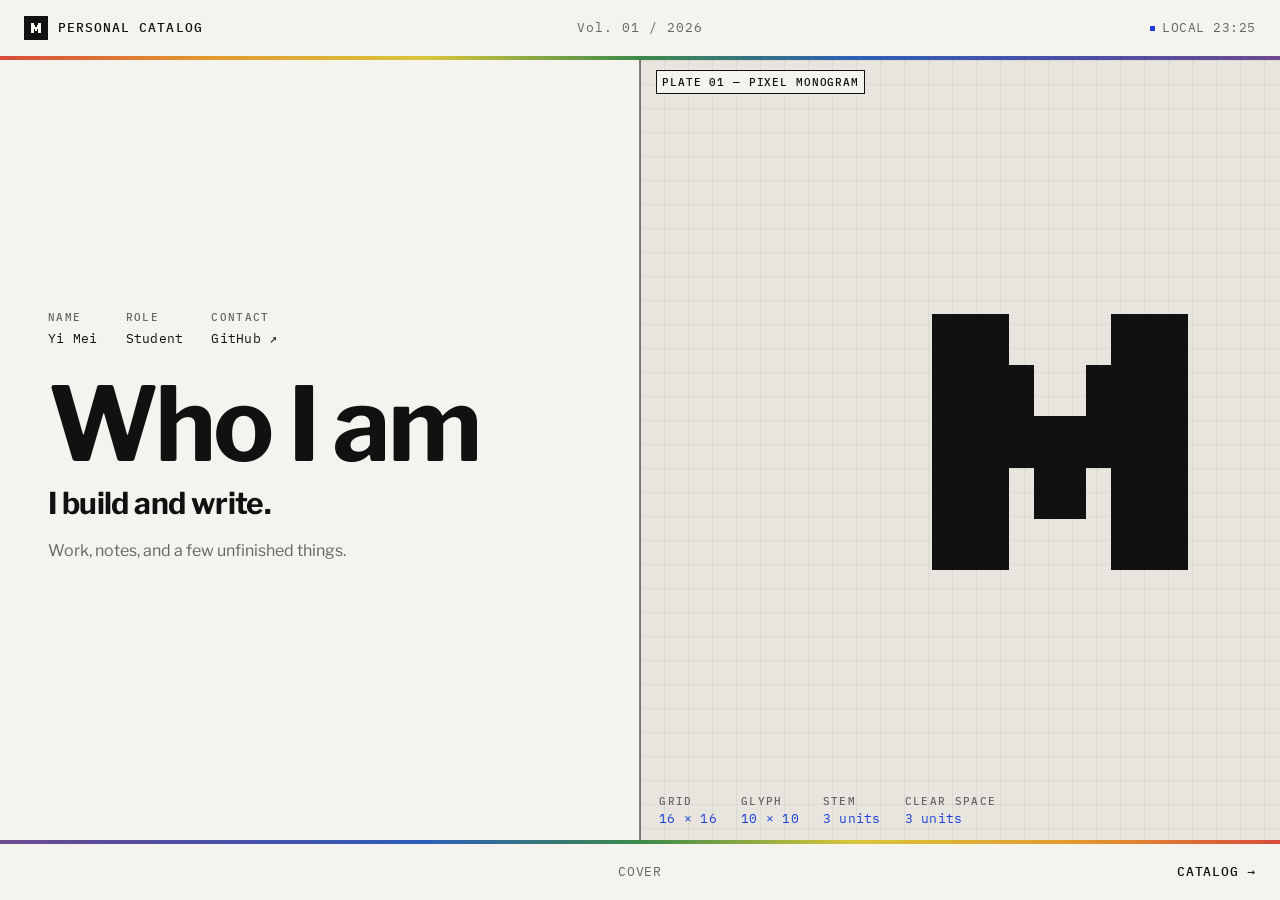
==== commit 6ebacb96: "chore: deploy site (a3117ee)" ====
--- a/index.html
+++ b/index.html
@@ -1,4 +1,4 @@
-<!DOCTYPE html><html lang="en"><head><meta charset="utf-8"><meta name="viewport" content="width=device-width, initial-scale=1"><title>Personal Catalog</title><meta name="description" content="Personal Catalog — Work, notes, and a few unfinished things."><meta name="author" content="Yi Mei"><meta name="theme-color" content="#F4F3EE"><link rel="canonical" href="https://meiyi376796.github.io/"><link rel="icon" type="image/svg+xml" href="/favicon.svg"><meta property="og:type" content="website"><meta property="og:site_name" content="Personal Catalog"><meta property="og:title" content="Personal Catalog"><meta property="og:description" content="Personal Catalog — Work, notes, and a few unfinished things."><meta property="og:url" content="https://meiyi376796.github.io/"><meta name="twitter:card" content="summary"><meta name="twitter:title" content="Personal Catalog"><meta name="twitter:description" content="Personal Catalog — Work, notes, and a few unfinished things."><link rel="preload" href="/_astro/libre-franklin-latin-400-normal.DNAyL8lK.woff2" as="font" type="font/woff2" crossorigin="anonymous"><link rel="preload" href="/_astro/libre-franklin-latin-700-normal.TBBKpXzk.woff2" as="font" type="font/woff2" crossorigin="anonymous"><link rel="preload" href="/_astro/ibm-plex-mono-latin-400-normal.DMJ8VG8y.woff2" as="font" type="font/woff2" crossorigin="anonymous"><link rel="preload" href="/_astro/ibm-plex-mono-latin-500-normal.DSY6xOcd.woff2" as="font" type="font/woff2" crossorigin="anonymous"><link rel="stylesheet" href="/_astro/sections.DOGCFUot.css"></head><body class="site"><a class="skip" href="#main">Skip to content</a><header class="site-header"><div class="masthead"><a class="brand" href="/" aria-label="Personal Catalog, home"><span class="brand__mark" aria-hidden="true"><svg viewBox="0 0 16 16" shape-rendering="crispEdges" aria-hidden="true" focusable="false"><g fill="currentColor"><rect x="3" y="3" width="3" height="10"></rect><rect x="10" y="3" width="3" height="10"></rect><rect x="6" y="5" width="1" height="2"></rect><rect x="9" y="5" width="1" height="2"></rect><rect x="6" y="7" width="4" height="2"></rect><rect x="7" y="9" width="2" height="2"></rect></g></svg></span><span class="brand__text">Personal Catalog</span></a><span class="masthead__edition" data-volume>Vol. 01 / 2026</span><div class="clock" aria-hidden="true"><span class="clock__dot"></span><span id="clock">LOCAL</span></div></div><div class="rainbow" aria-hidden="true"></div></header><script>
+<!DOCTYPE html><html lang="en"><head><meta charset="utf-8"><meta name="viewport" content="width=device-width, initial-scale=1"><title>Personal Catalog</title><meta name="description" content="Personal Catalog — Work, notes, and a few unfinished things."><meta name="author" content="Yi Mei"><meta name="theme-color" content="#F4F3EE"><link rel="canonical" href="https://meiyi376796.github.io/"><link rel="icon" type="image/svg+xml" href="/favicon.svg"><meta property="og:type" content="website"><meta property="og:site_name" content="Personal Catalog"><meta property="og:title" content="Personal Catalog"><meta property="og:description" content="Personal Catalog — Work, notes, and a few unfinished things."><meta property="og:url" content="https://meiyi376796.github.io/"><meta name="twitter:card" content="summary"><meta name="twitter:title" content="Personal Catalog"><meta name="twitter:description" content="Personal Catalog — Work, notes, and a few unfinished things."><link rel="preload" href="/_astro/libre-franklin-latin-400-normal.DNAyL8lK.woff2" as="font" type="font/woff2" crossorigin="anonymous"><link rel="preload" href="/_astro/libre-franklin-latin-700-normal.TBBKpXzk.woff2" as="font" type="font/woff2" crossorigin="anonymous"><link rel="preload" href="/_astro/ibm-plex-mono-latin-400-normal.DMJ8VG8y.woff2" as="font" type="font/woff2" crossorigin="anonymous"><link rel="preload" href="/_astro/ibm-plex-mono-latin-500-normal.DSY6xOcd.woff2" as="font" type="font/woff2" crossorigin="anonymous"><link rel="stylesheet" href="/_astro/sections.CsPCtzQ-.css"></head><body class="site"><a class="skip" href="#main">Skip to content</a><header class="site-header"><div class="masthead"><a class="brand" href="/" aria-label="Personal Catalog, home"><span class="brand__mark" aria-hidden="true"><svg viewBox="0 0 16 16" shape-rendering="crispEdges" aria-hidden="true" focusable="false"><g fill="currentColor"><rect x="3" y="3" width="3" height="10"></rect><rect x="10" y="3" width="3" height="10"></rect><rect x="6" y="5" width="1" height="2"></rect><rect x="9" y="5" width="1" height="2"></rect><rect x="6" y="7" width="4" height="2"></rect><rect x="7" y="9" width="2" height="2"></rect></g></svg></span><span class="brand__text">Personal Catalog</span></a><span class="masthead__edition" data-volume>Vol. 01 / 2026</span><div class="clock" aria-hidden="true"><span class="clock__dot"></span><span id="clock">LOCAL</span></div></div><div class="rainbow" aria-hidden="true"></div></header><script>
   // Inline so the clock is set before the new page is captured.
   const clock = document.getElementById("clock");
   const fmt = new Intl.DateTimeFormat("en-GB", {
--- a/_astro/sections.CsPCtzQ-.css
+++ b/_astro/sections.CsPCtzQ-.css
@@ -0,0 +1 @@
+:root{--paper:#f4f3ee;--platinum:#e7e5de;--ink:#111;--muted:#666660;--accent:#1b3fd8;--rainbow-1:#d94a3a;--rainbow-2:#e39b2d;--rainbow-3:#d8c63a;--rainbow-4:#3c8a4a;--rainbow-5:#2e5fb7;--rainbow-6:#4b4fa8;--rainbow-7:#6b4a8e;--mono:"IBM Plex Mono", ui-monospace, monospace;--sans:"Libre Franklin", "Helvetica Neue", Arial, sans-serif;--text-micro:11px;--text-mono:13px;--text-small:16px;--text-body:18px;--text-lede:clamp(20px, 2vw, 24px);--text-h2:32px;--text-display-cover:clamp(56px, min(8vw, 13vh), 120px);--text-display-catalog:clamp(64px, min(11vw, 16vh), 150px);--text-display-404:clamp(56px, min(8vw, 12vh), 96px);--text-display-entry:clamp(52px, min(7vw, 11vh), 88px);--text-thesis:clamp(22px, min(2.4vw, 3.6vh), 30px);--tracking-tight:.02em;--tracking-snug:.04em;--tracking:.06em;--tracking-wide:.08em;--tracking-wider:.12em;--page:1280px;--gutter:24px;--masthead-h:56px;--strip-h:4px;--header-h:calc(var(--masthead-h) + var(--strip-h));--bar-h:56px;--bar-total:calc(var(--bar-h) + var(--strip-h));--rule:1px;--step:80ms}@view-transition{navigation:auto}@font-face{font-family:Libre Franklin;src:url(/_astro/libre-franklin-latin-400-normal.DNAyL8lK.woff2)format("woff2");font-weight:400;font-style:normal;font-display:swap}@font-face{font-family:Libre Franklin;src:url(/_astro/libre-franklin-latin-700-normal.TBBKpXzk.woff2)format("woff2");font-weight:700;font-style:normal;font-display:swap}@font-face{font-family:IBM Plex Mono;src:url(/_astro/ibm-plex-mono-latin-400-normal.DMJ8VG8y.woff2)format("woff2");font-weight:400;font-style:normal;font-display:swap}@font-face{font-family:IBM Plex Mono;src:url(/_astro/ibm-plex-mono-latin-500-normal.DSY6xOcd.woff2)format("woff2");font-weight:500;font-style:normal;font-display:swap}*,:before,:after{box-sizing:border-box;border-radius:0}html{color-scheme:light;scrollbar-width:none;-webkit-text-size-adjust:100%;text-size-adjust:100%}html::-webkit-scrollbar{display:none}body{background:var(--paper);color:var(--ink);font-family:var(--sans);font-size:var(--text-small);margin:0;line-height:1.65}.site{overflow:hidden}::selection{background:var(--ink);color:var(--paper)}a{color:var(--accent);text-decoration-thickness:var(--rule);text-underline-offset:3px}:focus-visible{outline:2px solid var(--ink);outline-offset:3px}.catalog :focus-visible{outline-color:var(--paper)}.catalog .index-row:focus-visible{outline-color:currentColor}#main:focus{outline:none}.skip{z-index:300;background:var(--ink);color:var(--paper);font-family:var(--mono);font-size:var(--text-mono);padding:8px 12px;text-decoration:none;position:absolute;top:0;left:-9999px}.skip:focus{top:12px;left:12px}.skip:focus-visible{outline-color:var(--accent);outline-offset:2px}.visually-hidden{clip:rect(0, 0, 0, 0);white-space:nowrap;border:0;width:1px;height:1px;margin:-1px;padding:0;position:absolute;overflow:hidden}.site-header{z-index:100;background:var(--paper);view-transition-name:masthead;position:relative}.masthead{width:100%;height:var(--masthead-h);padding:0 var(--gutter);grid-template-columns:1fr auto 1fr;align-items:center;gap:16px;display:grid}.rainbow{--rainbow-stops:var(--rainbow-1) 0%, var(--rainbow-2) 16.6667%, var(--rainbow-3) 33.3333%, var(--rainbow-4) 50%, var(--rainbow-5) 66.6667%, var(--rainbow-6) 83.3333%, var(--rainbow-7) 100%;width:100%;height:var(--strip-h);background-image:linear-gradient(90deg, var(--rainbow-stops))}.brand{max-width:100%;color:var(--ink);font-family:var(--mono);font-size:var(--text-mono);letter-spacing:var(--tracking-wide);text-transform:uppercase;white-space:nowrap;justify-self:start;align-items:center;gap:10px;font-weight:500;text-decoration:none;display:inline-flex}.brand__text{text-overflow:ellipsis;min-width:0;overflow:hidden}.brand[data-compact] .brand__text{display:none}.brand:active{color:var(--accent)}@media (pointer:coarse){.brand{min-width:44px;min-height:44px}}@media (hover:hover){.brand:hover{color:var(--accent)}}.brand__mark{background:var(--ink);width:24px;height:24px;color:var(--paper);place-items:center;display:grid}.brand__mark svg{width:16px;height:16px;display:block}.masthead__edition{color:var(--muted);font-family:var(--mono);font-size:var(--text-mono);letter-spacing:var(--tracking-wide);font-variant-numeric:tabular-nums;white-space:nowrap;justify-self:center}.clock{color:var(--muted);font-family:var(--mono);font-size:var(--text-mono);letter-spacing:var(--tracking-snug);font-variant-numeric:tabular-nums;white-space:nowrap;justify-self:end;align-items:center;gap:7px;display:inline-flex}@media (height<=480px) and (orientation:landscape) and (width>=448px){body .site-header{width:calc(var(--masthead-h) + var(--strip-h));display:flex;position:fixed;inset:0 auto 0 0}body .site-header .rainbow{width:var(--strip-h);background-image:linear-gradient(180deg, var(--rainbow-stops));height:auto}body .masthead{width:var(--masthead-h);flex:1;grid-template-rows:1fr auto 1fr;grid-template-columns:none;justify-items:center;height:auto;padding:8px 0;display:grid;position:relative}body .brand{flex-direction:column;place-self:start center;gap:8px;width:100%;height:100%;overflow:hidden}body .brand__text{flex-shrink:1;min-height:0}body .brand__text,body .masthead__edition,body .clock{writing-mode:vertical-rl}body .clock{position:absolute;bottom:8px;left:50%;transform:translate(-50%)}@media (height<=400px){body .clock{display:none}}}.clock__dot{background:var(--accent);width:5px;height:5px}.bar{z-index:90;background:var(--paper);view-transition-name:bar;position:fixed;bottom:0;left:0;right:0}.rainbow--reverse{background-image:linear-gradient(270deg, var(--rainbow-stops))}.bar__inner{width:100%;height:var(--bar-h);padding:0 var(--gutter);color:var(--muted);font-family:var(--mono);font-size:var(--text-mono);letter-spacing:var(--tracking);text-transform:uppercase;grid-template-columns:1fr auto 1fr;align-items:center;gap:16px;display:grid}.bar__link{min-width:44px;min-height:44px;color:var(--ink);white-space:nowrap;justify-self:start;align-items:center;font-weight:500;text-decoration:none;display:inline-flex}.bar__link--next{text-align:right;justify-content:flex-end;justify-self:end}@media (height<=480px) and (orientation:landscape) and (width>=448px){body .bar{width:calc(var(--bar-h) + var(--strip-h));display:flex;inset:0 0 0 auto}body .bar .rainbow{width:var(--strip-h);background-image:linear-gradient(180deg, var(--rainbow-stops));height:auto}body .bar__inner{width:var(--bar-h);flex:1;grid-template-rows:1fr auto 1fr;grid-template-columns:1fr;place-items:center;height:auto;padding:8px 0;display:grid}body .bar__link,body .bar__center{writing-mode:vertical-rl}body .bar__link{place-self:start center}body .bar__link--next{place-self:end center}}.bar__link:active{color:var(--accent)}@media (hover:hover){.bar__link:hover{color:var(--accent)}}.bar__center{color:var(--muted);font-variant-numeric:tabular-nums;white-space:nowrap;justify-self:center}.stage{height:calc(100vh - var(--header-h) - var(--bar-total));height:calc(100svh - var(--header-h) - var(--bar-total));overscroll-behavior:contain;scrollbar-width:none;position:relative;overflow:hidden auto}.stage::-webkit-scrollbar{display:none}.panel{background:var(--paper);flex-direction:column;height:100%;display:flex;overflow:hidden}.sheet{flex-direction:column;min-height:100%;display:flex}.cover{height:auto;min-height:100%;overflow:visible}.cover__main{flex:1 0 auto;grid-template-rows:auto minmax(min-content,1fr);grid-template-columns:1fr;min-height:0;display:grid;position:relative}.cover__main:after{content:"";z-index:2;background:var(--ink);pointer-events:none;width:1px;display:none;position:absolute;top:0;bottom:0;left:50%;transform:translate(-50%)}.cover__copy{flex-direction:column;justify-content:flex-start;min-width:0;min-height:0;padding:22px 16px 20px;display:flex}.kicker{color:var(--muted);font-family:var(--mono);font-size:var(--text-mono);letter-spacing:var(--tracking-wider);text-transform:uppercase;margin:0 0 18px}h1{font-family:var(--sans);letter-spacing:-.035em;margin:0 0 14px;font-weight:700;line-height:.9}.cover h1{font-size:var(--text-display-cover)}.thesis{max-width:22ch;font-size:var(--text-thesis);letter-spacing:-.02em;margin:0 0 14px;font-weight:700;line-height:1.3}.lede{max-width:46ch;color:var(--muted);font-size:var(--text-small);margin:0 0 28px;line-height:1.7}.cover__plate{border-top:var(--rule) solid var(--ink);background-color:var(--platinum);background-image:linear-gradient(to right, color-mix(in srgb, var(--ink) 6%, transparent) 1px, transparent 1px), linear-gradient(to bottom, color-mix(in srgb, var(--ink) 6%, transparent) 1px, transparent 1px);background-size:24px 24px;grid-template-rows:auto minmax(min-content,1fr);min-width:0;min-height:min-content;margin:0;display:grid;container-type:inline-size}.cover__label{border:var(--rule) solid var(--ink);background:var(--paper);max-width:calc(100% - 32px);color:var(--ink);font-family:var(--mono);font-size:var(--text-micro);letter-spacing:var(--tracking-wide);text-transform:uppercase;justify-self:start;margin:clamp(8px,1.5cqw,12px) 16px 0;padding:2px 5px;font-weight:500}.cover__specimen{grid-template-rows:minmax(min-content,1fr) auto;grid-template-columns:repeat(3,minmax(0,1fr));align-items:end;gap:16px 0;min-width:0;min-height:min-content;padding:12px clamp(16px,3cqw,32px);display:grid}.cover__spec{width:max-content;max-width:100%;font-family:var(--mono);font-size:var(--text-mono);letter-spacing:var(--tracking-tight);flex-wrap:wrap;grid-area:2/1/auto/-1;justify-self:start;gap:8px 24px;line-height:1.4;display:flex}.cover__spec-group{gap:inherit;flex-wrap:wrap;min-width:0;max-width:100%;margin:0;display:flex}.cover__spec div{flex-direction:column;align-items:flex-start;min-width:0;max-width:100%;display:flex}.cover__spec dt{color:var(--muted);font-size:var(--text-micro);letter-spacing:var(--tracking-wider);text-transform:uppercase;font-weight:500}.cover__spec dd{color:var(--accent);text-align:left;margin:0}.cover__drawing{aspect-ratio:1;grid-area:1/2/auto/4;place-self:center;width:min(100%,40cqw,50vh);min-width:0}.cover__mark{width:100%;height:100%;color:var(--ink);display:block}.cover__data{font-family:var(--mono);flex-wrap:wrap;gap:8px 14px;margin:0 0 28px;display:flex}.cover__data div{min-width:0}.cover__data dt{color:var(--muted);font-size:var(--text-micro);letter-spacing:var(--tracking-wider);text-transform:uppercase;margin:0 0 2px;font-weight:500}.cover__data dd{overflow-wrap:anywhere;font-size:var(--text-mono);letter-spacing:var(--tracking-tight);margin:0}.cover__data a{color:var(--ink);text-decoration:none}.cover__data a:active{color:var(--accent)}@media (hover:hover){.cover__data a:hover{text-decoration:underline}}@media (width>=1081px){.cover__main{grid-template-rows:1fr;grid-template-columns:minmax(0,6fr) minmax(0,6fr)}.cover__main:after{display:block}.cover__copy{justify-content:center;padding:48px}.cover__plate{border-top:0}.cover__data{gap:16px 28px}}@media (aspect-ratio<=1){.cover__main{grid-template-rows:minmax(min-content,1fr) minmax(min-content,1fr);grid-template-columns:1fr}.cover__main:after{display:none}.cover__copy{justify-content:center}.cover__plate{border-top:var(--rule) solid var(--ink)}}.catalog{background:var(--accent);color:var(--paper)}.catalog__inner{min-height:0;width:min(100%, var(--page));padding:40px var(--gutter);flex-direction:column;flex:1;justify-content:center;margin:0 auto;display:flex}.catalog__top{color:color-mix(in srgb, var(--paper) 80%, transparent);font-family:var(--mono);font-size:var(--text-mono);letter-spacing:var(--tracking-wider);text-transform:uppercase;justify-content:flex-end;gap:16px;display:flex}.catalog__title{color:var(--paper);font-size:var(--text-display-catalog);letter-spacing:-.035em;margin:20px 0 32px;font-weight:700;line-height:.9}.catalog__index{border-top:var(--rule) solid color-mix(in srgb, var(--paper) 35%, transparent)}.index-row{border:0;border-bottom:var(--rule) solid color-mix(in srgb, var(--paper) 35%, transparent);width:100%;color:var(--paper);font:inherit;text-align:left;cursor:pointer;transition:background-color var(--step) steps(2), color var(--step) steps(2);background-color:#0000;background-clip:padding-box;grid-template-columns:64px minmax(0,1fr) auto 28px;align-items:center;gap:18px;padding:15px 4px;text-decoration:none;display:grid}.index-row:active{background-color:var(--paper);color:var(--accent)}.index-row:active .catalog__no,.index-row:active .catalog__count{color:color-mix(in srgb, var(--accent) 80%, transparent)}.index-row:active .catalog__arrow{transform:translate(2px)}@media (hover:hover){.index-row:hover{background-color:var(--paper);color:var(--accent)}.index-row:hover .catalog__no,.index-row:hover .catalog__count{color:color-mix(in srgb, var(--accent) 80%, transparent)}.index-row:hover .catalog__arrow{transform:translate(2px)}}.catalog__no{color:color-mix(in srgb, var(--paper) 80%, transparent);font-family:var(--mono);font-size:var(--text-mono);letter-spacing:var(--tracking-wide)}.catalog__name{min-width:0;font-size:var(--text-lede);letter-spacing:-.02em;white-space:nowrap;font-weight:700}.catalog__count{color:color-mix(in srgb, var(--paper) 80%, transparent);font-family:var(--mono);font-size:var(--text-mono);letter-spacing:var(--tracking-wide);text-transform:uppercase;white-space:nowrap}.catalog__arrow{text-align:right;font-size:var(--text-body);transition:transform var(--step) steps(2);grid-column:4}.sheet,.entry{background-color:var(--paper);background-image:linear-gradient(to right, color-mix(in srgb, var(--ink) 3%, transparent) 1px, transparent 1px), linear-gradient(to bottom, color-mix(in srgb, var(--ink) 3%, transparent) 1px, transparent 1px);background-size:24px 24px}.sheet__main{min-height:0;width:min(100%, var(--page));padding:44px var(--gutter) 28px;flex-direction:column;flex:1;justify-content:flex-start;margin:0 auto;display:flex}.sheet__title{color:var(--accent);font-family:var(--mono);font-size:var(--text-small);letter-spacing:var(--tracking-wider);text-transform:uppercase;margin:0;font-weight:400;line-height:1}.sheet__head{justify-content:space-between;align-items:baseline;gap:16px;display:flex}.sheet__count{color:var(--muted);font-family:var(--mono);font-size:var(--text-mono);letter-spacing:var(--tracking-wide);text-transform:uppercase;white-space:nowrap;line-height:1}.sheet__body{flex-direction:column;flex:1;gap:20px;min-width:0;min-height:0;display:flex}.ledger{--ledger-no:64px;--ledger-gap:18px;--ledger-arrow:28px;border-top:var(--rule) solid var(--ink);min-height:0;font-family:var(--mono);flex-direction:column;flex:1;display:flex}.ledger__row{grid-template-columns:var(--ledger-no) minmax(0, 1fr) auto var(--ledger-arrow);gap:var(--ledger-gap);border-bottom:var(--rule) solid var(--ink);align-items:center;padding:18px 0;display:grid}a.ledger__row{color:inherit;transition:background-color var(--step) steps(2);text-decoration:none}a.ledger__row:active{background:var(--platinum)}@media (hover:hover){a.ledger__row:hover{background:var(--platinum)}}.ledger__arrow{color:var(--muted);font-family:var(--mono);font-size:var(--text-mono);text-align:right;transition:color var(--step) steps(2), transform var(--step) steps(2);display:block}a.ledger__row:active .ledger__main h2{text-decoration:underline;text-decoration-thickness:var(--rule);text-underline-offset:4px}a.ledger__row:active .ledger__arrow{color:var(--accent);transform:translate(2px,-2px)}@media (hover:hover){a.ledger__row:hover .ledger__main h2{text-decoration:underline;text-decoration-thickness:var(--rule);text-underline-offset:4px}a.ledger__row:hover .ledger__arrow{color:var(--accent);transform:translate(2px,-2px)}}.ledger__metas{grid-template-columns:90px 100px;gap:18px;display:grid}.ledger__row--head{color:var(--muted);font-size:var(--text-mono);letter-spacing:var(--tracking-wider);text-transform:uppercase;padding:9px 0;font-weight:500}.ledger__no{color:var(--muted);font-size:var(--text-mono);letter-spacing:var(--tracking);white-space:nowrap}.ledger__main{min-width:0}.ledger__main h2{font-family:var(--sans);font-size:var(--text-body);letter-spacing:-.015em;margin:0 0 4px;font-weight:700}.ledger__main p{color:var(--muted);font-family:var(--mono);font-size:var(--text-mono);letter-spacing:var(--tracking-tight);margin:0;line-height:1.7}.ledger__meta{color:var(--ink);font-size:var(--text-mono);letter-spacing:var(--tracking);text-transform:uppercase;white-space:nowrap}.ledger__meta-label{color:var(--muted);margin-right:6px;display:none}.ledger__empty{min-height:180px;padding:28px 0 28px calc(var(--ledger-no) + var(--ledger-gap));border-bottom:var(--rule) solid var(--ink);flex:1;align-items:center;display:flex}.ledger__empty p{font-family:var(--mono);font-size:var(--text-small);color:var(--muted);letter-spacing:var(--tracking-snug);margin:0;font-weight:400;line-height:1.5}.spec-table__bio dd{max-width:80ch;font-family:var(--mono);font-size:var(--text-mono);letter-spacing:var(--tracking-tight);text-wrap:pretty}.spec-table{border-bottom:var(--rule) solid var(--ink);font-family:var(--mono);font-size:var(--text-mono);letter-spacing:var(--tracking-tight);margin:0;display:grid}.spec-table div{border-top:var(--rule) solid var(--ink);grid-template-columns:64px minmax(0,1fr);gap:18px;padding:12px 0;display:grid}.spec-table dt{color:var(--muted);text-transform:uppercase;margin:0}.spec-table dd{overflow-wrap:anywhere;margin:0}.entry{flex-direction:column;min-height:100%;display:flex}.entry__hero-wrap,.entry__grid-wrap{width:min(100%, var(--page));padding-right:var(--gutter);padding-left:var(--gutter);margin:0 auto}.entry__hero-wrap{padding-top:clamp(52px,8vw,88px);padding-bottom:40px}.entry__kicker{color:var(--accent);font-family:var(--mono);font-size:var(--text-mono);letter-spacing:var(--tracking-wider);text-transform:uppercase;margin:0 0 18px}.entry__hero-wrap h1{max-width:18ch;font-size:var(--text-display-entry);letter-spacing:-.04em;margin:0 0 24px;line-height:.92}.entry__lede{max-width:52ch;color:var(--muted);font-size:var(--text-lede);letter-spacing:-.015em;text-wrap:pretty;margin:0;line-height:1.35}.entry__grid-wrap{flex:1;padding-bottom:72px}.entry__grid{border-top:var(--rule) solid var(--ink);grid-template-columns:minmax(0,1fr) 200px;gap:48px;padding-top:28px;display:grid}.entry__rail{text-align:right;align-self:start;position:sticky;top:24px}.entry__meta{font-family:var(--mono);font-size:var(--text-mono);letter-spacing:var(--tracking);text-transform:uppercase;flex-direction:column;gap:24px;margin:0;display:flex}.entry__meta div{flex-direction:column;gap:4px;display:flex}.entry__meta dt{color:var(--muted);margin:0}.entry__meta dd{margin:0}.entry__body{min-width:0;max-width:68ch;font-size:var(--text-body);text-wrap:pretty;line-height:1.7}.entry__body>*{margin:0}.entry__body>*+*{margin-top:1.1em}.entry__body>:first-child{margin-top:0}.entry__body h1,.entry__body h2{font-size:var(--text-h2);letter-spacing:-.02em;margin-top:1.8em;line-height:1.15}.entry__body h3{font-size:var(--text-lede);letter-spacing:-.015em;margin-top:1.5em;line-height:1.2}.entry__body h4{font-size:var(--text-body);letter-spacing:-.01em;margin-top:1.4em;line-height:1.3}.entry__body h5{font-size:var(--text-small);letter-spacing:var(--tracking-wide);text-transform:uppercase;margin-top:1.3em;font-weight:700;line-height:1.4}.entry__body h6{font-family:var(--mono);font-size:var(--text-mono);letter-spacing:var(--tracking);text-transform:uppercase;margin-top:1.3em;font-weight:500;line-height:1.5}.entry__body ul,.entry__body ol{padding-left:1.25em}.entry__body li+li{margin-top:.3em}.entry__body blockquote{border-left:2px solid var(--accent);color:var(--muted);margin:0;padding-left:18px}.entry__body code{font-family:var(--mono);font-size:.88em}.entry__body pre{background:var(--platinum);font-family:var(--mono);font-size:var(--text-mono);padding:16px;line-height:1.6;overflow-x:auto}.entry__body pre code{font-size:inherit}.entry__body img{max-width:100%;height:auto}.entry__body .table-wrap{overflow-x:auto}.entry__body table{border-collapse:collapse;width:100%;font-family:var(--mono);font-size:var(--text-mono);letter-spacing:var(--tracking-tight);line-height:1.7}.entry__body th,.entry__body td{border-bottom:var(--rule) solid var(--ink);text-align:left;vertical-align:top;padding:7px 12px 7px 0}.entry__body thead th{border-top:var(--rule) solid var(--ink);color:var(--muted);letter-spacing:var(--tracking-wider);text-transform:uppercase;font-weight:500}.entry__body hr{border:0;border-top:var(--rule) solid var(--ink);margin:2em 0}.notfound{min-height:100%;width:min(100%, var(--page));padding:64px var(--gutter);flex-direction:column;justify-content:center;margin:0 auto;display:flex}.notfound h1{font-size:var(--text-display-404);margin:0 0 16px}.notfound .lede{margin-bottom:0}@media (width<=1080px){.sheet__main{padding-top:28px}}@media (width<=720px){.masthead,.bar__inner,.notfound{padding-left:16px;padding-right:16px}.catalog__inner{padding:24px 16px}.catalog__title{margin:14px 0 20px}.index-row{grid-template-columns:56px minmax(0,1fr) auto 20px;gap:12px;padding:12px 0}.catalog__name{white-space:normal}.sheet__main{padding:22px 16px 18px}.sheet__body{gap:18px}.ledger{--ledger-no:56px;--ledger-gap:12px;--ledger-arrow:20px}.ledger__row--head{display:none}.ledger__row{grid-template-columns:var(--ledger-no) minmax(0, 1fr) var(--ledger-arrow);gap:6px var(--ledger-gap);padding:14px 0}.ledger__arrow{font-size:var(--text-mono);grid-area:1/3;align-self:start;margin-top:3px}.ledger__no{grid-row:1/span 2;align-self:start}.ledger__main{grid-column:2}.ledger__main h2{font-size:var(--text-small)}.ledger__metas{flex-wrap:wrap;grid-column:2;gap:6px 14px;display:flex}.ledger__row>.ledger__meta{grid-column:2}.ledger__meta-label{display:inline}.ledger__empty{min-height:140px;padding-left:calc(var(--ledger-no) + var(--ledger-gap))}.spec-table div{grid-template-columns:64px minmax(0,1fr);gap:10px;padding:10px 0}.catalog__top{font-size:var(--text-micro)}.entry__hero-wrap,.entry__grid-wrap{padding-left:16px;padding-right:16px}.entry__hero-wrap{padding-top:40px;padding-bottom:28px}.entry__hero-wrap h1{max-width:none}.entry__grid-wrap{padding-bottom:56px}.entry__grid{grid-template-columns:minmax(0,1fr);gap:28px;padding-top:22px}.entry__rail{text-align:left;order:-1;position:static}.entry__meta{flex-flow:wrap;gap:16px 24px}.entry__meta div{flex-direction:row;gap:6px}.entry__body{font-size:var(--text-small)}}@media (height<=720px) and (width>=721px){.cover__copy{padding-top:24px;padding-bottom:24px}.lede{margin-bottom:18px}.catalog__inner{padding-top:24px;padding-bottom:24px}.catalog__title{margin:14px 0 16px}.index-row{padding:10px 4px}.sheet__main{padding-top:28px}}@media (prefers-reduced-motion:reduce){*,:before,:after{transition-duration:.01ms!important;animation-duration:.01ms!important;animation-iteration-count:1!important}::view-transition-group(*),::view-transition-old(*),::view-transition-new(*){animation:none!important}}@media (width<=480px){.clock{display:none}.cover__data{gap:8px 10px}}@media (orientation:landscape) and (height>=481px) and (height<=768px),(orientation:landscape) and (height<=480px) and (width>=801px){.cover__main{grid-template-rows:1fr;grid-template-columns:minmax(0,1fr) minmax(0,1fr)}.cover__main:after{display:block}.cover__copy{justify-content:center;padding:16px}.cover__plate{border-top:0}}@media (orientation:landscape) and (height<=500px) and (width<=1080px){.cover__copy{padding:8px 16px}.cover__data{margin-bottom:16px}.cover__copy .thesis{margin-bottom:10px}.cover__copy .lede{margin-bottom:12px}.catalog__inner{padding:10px 16px}.catalog__title{margin:4px 0 8px}.index-row{padding:7px 0}.sheet__main{padding:14px 16px}.ledger__empty{min-height:100px}.spec-table div{padding:8px 0}}@media (height<=480px){.catalog{height:auto;min-height:100%;position:static;overflow:visible}}@media (height<=480px) and (orientation:portrait),(height<=480px) and (width<=800px){.cover__main{grid-template-rows:auto auto}.cover__copy{min-height:auto;padding:20px var(--gutter)}}.gate{z-index:400;visibility:visible;background:var(--paper);text-align:center;flex-direction:column;justify-content:center;align-items:center;gap:.9vw;padding:1.5vw;display:none;position:fixed;inset:0}.gate__kicker,.gate__note{color:var(--muted);font-family:var(--mono);letter-spacing:var(--tracking-wider);text-transform:uppercase;margin:0;font-size:1.3vw}.gate__title{font-family:var(--sans);letter-spacing:-.035em;margin:0;font-size:4vw;font-weight:700;line-height:.9}@media (pointer:coarse){.gate{gap:2.7vw;padding:4.5vw}.gate__kicker,.gate__note{font-size:3.9vw}.gate__title{font-size:12vw}}.site{visibility:hidden}.gate--fallback{z-index:500;display:flex}@supports (display:grid) and (display:flex) and (--page:1280px){.site{visibility:visible}.gate--fallback{display:none}}@media (width<=319px){.site{visibility:hidden}.gate--narrow{display:flex}}@media (height<=255px) and (orientation:landscape){.site{visibility:hidden}.gate--short{display:flex}}@media (width>=1280px){:root{--rule:.078125vw;--strip-h:.3125vw;--text-micro:min(.859375vw, 1.32vh);--text-mono:min(1.01563vw, 1.56vh);--text-small:min(1.25vw, 1.92vh);--text-body:min(1.40625vw, 2.16vh);--text-lede:min(1.875vw, 2.88vh);--text-h2:min(2.5vw, 3.84vh);--text-display-cover:min(8vw, 13vh);--text-display-catalog:min(11vw, 16vh);--text-display-404:min(7.5vw, 12vh);--text-display-entry:min(6.875vw, 11vh);--text-thesis:min(2.34375vw, 3.6vh);--page:100vw;--gutter:1.875vw;--masthead-h:4.375vw;--bar-h:4.375vw}a{text-underline-offset:.234375vw}.skip{padding:.625vw .9375vw;left:-9999px}.skip:focus{top:.9375vw;left:.9375vw}.visually-hidden{width:.078125vw;height:.078125vw;margin:-1px}.masthead{gap:1.25vw}.brand{gap:.78125vw;min-width:3.4375vw;min-height:3.4375vw}.brand__mark{width:1.875vw;height:1.875vw}.brand__mark svg{width:1.25vw;height:1.25vw}.clock{gap:.546875vw}.clock__dot{width:.390625vw;height:.390625vw}.bar__inner{gap:1.25vw}.bar__link{min-width:3.4375vw;min-height:3.4375vw}.cover__main:after{width:.078125vw}.cover__copy{padding:1.71875vw 1.25vw 1.5625vw}.kicker{margin:0 0 1.40625vw}h1,.thesis{margin:0 0 1.09375vw}.lede{margin:0 0 2.1875vw}.cover__plate{background-image:linear-gradient(to right, color-mix(in srgb, var(--ink) 6%, transparent) .078125vw, transparent .078125vw), linear-gradient(to bottom, color-mix(in srgb, var(--ink) 6%, transparent) .078125vw, transparent .078125vw);background-size:1.875vw 1.875vw}.cover__label{max-width:calc(100% - 2.5vw);margin:clamp(.625vw,1.5cqw,.9375vw) 1.25vw 0;padding:.15625vw .390625vw}.cover__specimen{gap:1.25vw 0;padding:.9375vw clamp(1.25vw,3cqw,2.5vw)}.cover__spec{gap:.625vw 1.875vw}.cover__data{gap:.625vw 1.09375vw;margin:0 0 2.1875vw}.cover__data dt{margin:0 0 .15625vw}@media (width>=1081px){.cover__copy{padding:3.75vw}.cover__data{gap:1.25vw 2.1875vw}}.catalog__inner{padding:3.125vw var(--gutter)}.catalog__top{gap:1.25vw}.catalog__title{margin:1.5625vw 0 2.5vw}.index-row{grid-template-columns:5vw minmax(0,1fr) auto 2.1875vw;gap:1.40625vw;padding:1.17188vw .3125vw}.index-row:active .catalog__arrow{transform:translate(.15625vw)}@media (hover:hover){.index-row:hover .catalog__arrow{transform:translate(.15625vw)}a.ledger__row:hover .ledger__main h2{text-underline-offset:.3125vw}}.sheet,.entry{background-image:linear-gradient(to right, color-mix(in srgb, var(--ink) 3%, transparent) .078125vw, transparent .078125vw), linear-gradient(to bottom, color-mix(in srgb, var(--ink) 3%, transparent) .078125vw, transparent .078125vw);background-size:1.875vw 1.875vw}.sheet__main{padding:3.4375vw var(--gutter) 2.1875vw}.sheet__head{gap:1.25vw}.sheet__body{gap:1.5625vw}.ledger{--ledger-no:5vw;--ledger-gap:1.40625vw;--ledger-arrow:2.1875vw}.ledger__row{padding:1.40625vw 0}a.ledger__row:active .ledger__main h2{text-underline-offset:.3125vw}.ledger__metas{grid-template-columns:7.03125vw 7.8125vw;gap:1.40625vw}.ledger__row--head{padding:.703125vw 0}.ledger__main h2{margin:0 0 .3125vw}.ledger__meta-label{margin-right:.46875vw}.ledger__empty{min-height:14.0625vw;padding:2.1875vw 0 2.1875vw calc(var(--ledger-no) + var(--ledger-gap))}.spec-table div{grid-template-columns:5vw minmax(0,1fr);gap:1.40625vw;padding:.9375vw 0}.entry__hero-wrap{padding-top:6.875vw;padding-bottom:3.125vw}.entry__kicker{margin:0 0 1.40625vw}.entry__hero-wrap h1{margin:0 0 1.875vw}.entry__grid-wrap{padding-bottom:5.625vw}.entry__grid{grid-template-columns:minmax(0,1fr) 15.625vw;gap:3.75vw;padding-top:2.1875vw}.entry__rail{top:1.875vw}.entry__meta{gap:1.875vw}.entry__meta div{gap:.3125vw}.entry__body blockquote{border-left:.15625vw solid var(--accent);padding-left:1.40625vw}.entry__body pre{padding:1.25vw}.entry__body th,.entry__body td{padding:.546875vw .9375vw .546875vw 0}.notfound{padding:5vw var(--gutter)}.notfound h1{margin:0 0 1.25vw}@media (height<=720px) and (width>=721px){.cover__copy{padding-top:1.875vw;padding-bottom:1.875vw}.lede{margin-bottom:1.40625vw}.catalog__inner{padding-top:1.875vw;padding-bottom:1.875vw}.catalog__title{margin:1.09375vw 0 1.25vw}.index-row{padding:.78125vw .3125vw}.sheet__main{padding-top:2.1875vw}}@media (orientation:landscape) and (height>=481px) and (height<=768px),(orientation:landscape) and (height<=480px) and (width>=801px){.cover__copy{padding:1.25vw}}@media (height<=480px) and (orientation:portrait),(height<=480px) and (width<=800px){.cover__copy{padding:1.5625vw var(--gutter)}}@media (width>=1280px){.skip{left:-9999px}.visually-hidden{margin:-1px}}}@media (height<=480px) and (orientation:landscape) and (width>=448px){:root{--masthead-h:56px;--bar-h:56px;--header-h:0px;--bar-total:0px}body{padding-inline:calc(var(--masthead-h) + var(--strip-h)) calc(var(--bar-h) + var(--strip-h))}}
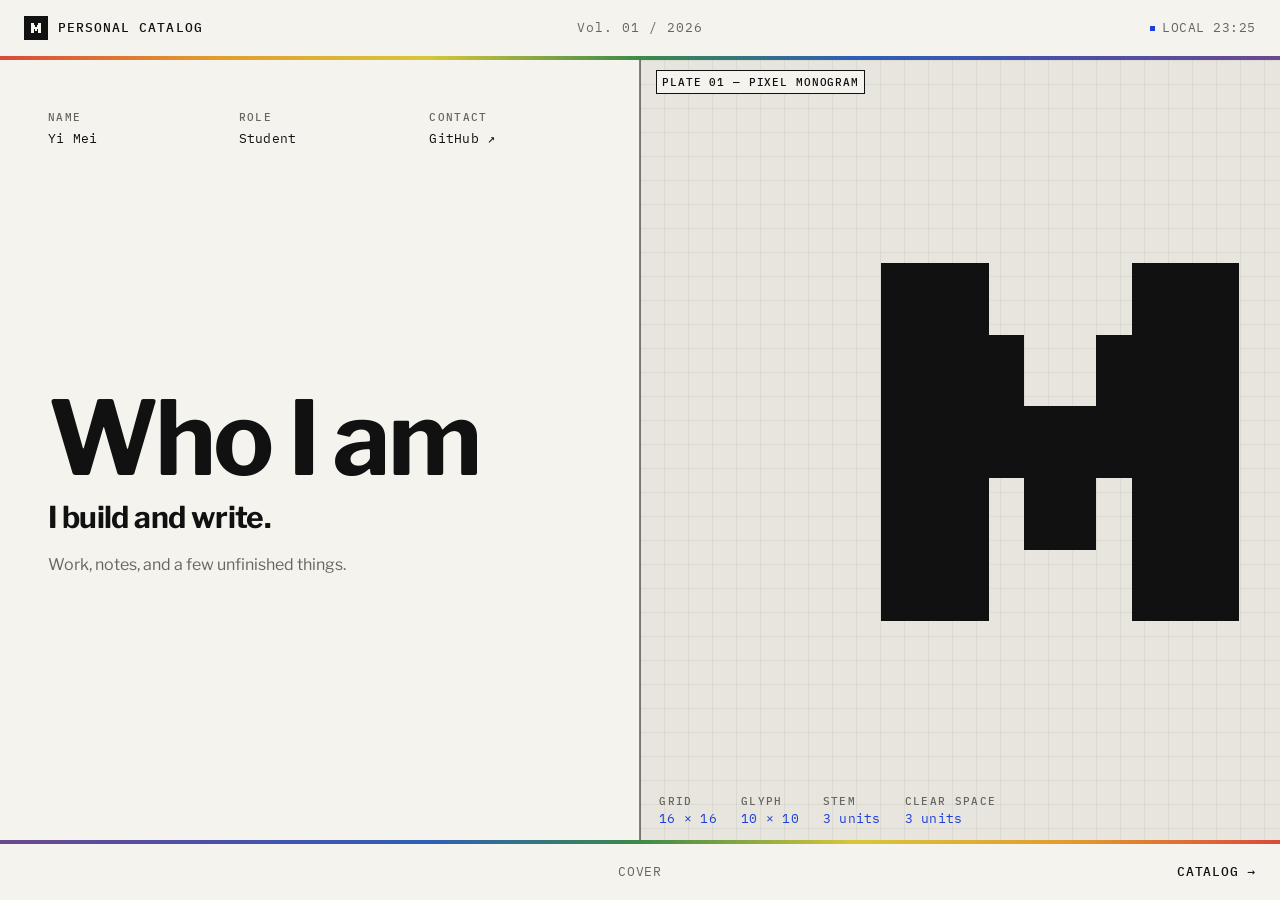
==== commit 8c537336: "chore: deploy site (dd258de)" ====
--- a/index.html
+++ b/index.html
@@ -1,4 +1,4 @@
-<!DOCTYPE html><html lang="en"><head><meta charset="utf-8"><meta name="viewport" content="width=device-width, initial-scale=1"><title>Personal Catalog</title><meta name="description" content="Personal Catalog — Work, notes, and a few unfinished things."><meta name="author" content="Yi Mei"><meta name="theme-color" content="#F4F3EE"><link rel="canonical" href="https://meiyi376796.github.io/"><link rel="icon" type="image/svg+xml" href="/favicon.svg"><meta property="og:type" content="website"><meta property="og:site_name" content="Personal Catalog"><meta property="og:title" content="Personal Catalog"><meta property="og:description" content="Personal Catalog — Work, notes, and a few unfinished things."><meta property="og:url" content="https://meiyi376796.github.io/"><meta name="twitter:card" content="summary"><meta name="twitter:title" content="Personal Catalog"><meta name="twitter:description" content="Personal Catalog — Work, notes, and a few unfinished things."><link rel="preload" href="/_astro/libre-franklin-latin-400-normal.DNAyL8lK.woff2" as="font" type="font/woff2" crossorigin="anonymous"><link rel="preload" href="/_astro/libre-franklin-latin-700-normal.TBBKpXzk.woff2" as="font" type="font/woff2" crossorigin="anonymous"><link rel="preload" href="/_astro/ibm-plex-mono-latin-400-normal.DMJ8VG8y.woff2" as="font" type="font/woff2" crossorigin="anonymous"><link rel="preload" href="/_astro/ibm-plex-mono-latin-500-normal.DSY6xOcd.woff2" as="font" type="font/woff2" crossorigin="anonymous"><link rel="stylesheet" href="/_astro/sections.CsPCtzQ-.css"></head><body class="site"><a class="skip" href="#main">Skip to content</a><header class="site-header"><div class="masthead"><a class="brand" href="/" aria-label="Personal Catalog, home"><span class="brand__mark" aria-hidden="true"><svg viewBox="0 0 16 16" shape-rendering="crispEdges" aria-hidden="true" focusable="false"><g fill="currentColor"><rect x="3" y="3" width="3" height="10"></rect><rect x="10" y="3" width="3" height="10"></rect><rect x="6" y="5" width="1" height="2"></rect><rect x="9" y="5" width="1" height="2"></rect><rect x="6" y="7" width="4" height="2"></rect><rect x="7" y="9" width="2" height="2"></rect></g></svg></span><span class="brand__text">Personal Catalog</span></a><span class="masthead__edition" data-volume>Vol. 01 / 2026</span><div class="clock" aria-hidden="true"><span class="clock__dot"></span><span id="clock">LOCAL</span></div></div><div class="rainbow" aria-hidden="true"></div></header><script>
+<!DOCTYPE html><html lang="en"><head><meta charset="utf-8"><meta name="viewport" content="width=device-width, initial-scale=1"><title>Personal Catalog</title><meta name="description" content="Personal Catalog — Work, notes, and a few unfinished things."><meta name="author" content="Yi Mei"><meta name="theme-color" content="#F4F3EE"><link rel="canonical" href="https://meiyi376796.github.io/"><link rel="icon" type="image/svg+xml" href="/favicon.svg"><meta property="og:type" content="website"><meta property="og:site_name" content="Personal Catalog"><meta property="og:title" content="Personal Catalog"><meta property="og:description" content="Personal Catalog — Work, notes, and a few unfinished things."><meta property="og:url" content="https://meiyi376796.github.io/"><meta name="twitter:card" content="summary"><meta name="twitter:title" content="Personal Catalog"><meta name="twitter:description" content="Personal Catalog — Work, notes, and a few unfinished things."><link rel="preload" href="/_astro/libre-franklin-latin-400-normal.DNAyL8lK.woff2" as="font" type="font/woff2" crossorigin="anonymous"><link rel="preload" href="/_astro/libre-franklin-latin-700-normal.TBBKpXzk.woff2" as="font" type="font/woff2" crossorigin="anonymous"><link rel="preload" href="/_astro/ibm-plex-mono-latin-400-normal.DMJ8VG8y.woff2" as="font" type="font/woff2" crossorigin="anonymous"><link rel="preload" href="/_astro/ibm-plex-mono-latin-500-normal.DSY6xOcd.woff2" as="font" type="font/woff2" crossorigin="anonymous"><link rel="stylesheet" href="/_astro/sections.K052y4H8.css"></head><body class="site"><a class="skip" href="#main">Skip to content</a><header class="site-header"><div class="masthead"><a class="brand" href="/" aria-label="Personal Catalog, home"><span class="brand__mark" aria-hidden="true"><svg viewBox="0 0 16 16" shape-rendering="crispEdges" aria-hidden="true" focusable="false"><g fill="currentColor"><rect x="3" y="3" width="3" height="10"></rect><rect x="10" y="3" width="3" height="10"></rect><rect x="6" y="5" width="1" height="2"></rect><rect x="9" y="5" width="1" height="2"></rect><rect x="6" y="7" width="4" height="2"></rect><rect x="7" y="9" width="2" height="2"></rect></g></svg></span><span class="brand__text">Personal Catalog</span></a><span class="masthead__edition" data-volume>Vol. 01 / 2026</span><div class="clock" aria-hidden="true"><span class="clock__dot"></span><span id="clock">LOCAL</span></div></div><div class="rainbow" aria-hidden="true"></div></header><script>
   // Inline so the clock is set before the new page is captured.
   const clock = document.getElementById("clock");
   const fmt = new Intl.DateTimeFormat("en-GB", {
@@ -54,4 +54,4 @@
   if ("ResizeObserver" in window && brandText) {
     new ResizeObserver(fitBrand).observe(brandText);
   }
-</script><main class="stage" id="main" tabindex="-1"><section class="panel cover" aria-label="Cover"><div class="cover__main"><div class="cover__copy"><dl class="cover__data"><div><dt>Name</dt><dd>Yi Mei</dd></div><div><dt>Role</dt><dd>Student</dd></div><div><dt>Contact</dt><dd><a href="https://github.com/meiyi376796" target="_blank" rel="noopener noreferrer">GitHub ↗<span class="visually-hidden"> (opens in a new tab)</span></a></dd></div></dl><h1>Who I am</h1><p class="thesis">I build and write.</p><p class="lede">Work, notes, and a few unfinished things.</p></div><figure class="cover__plate" aria-labelledby="cover-plate-title"><figcaption class="cover__label" id="cover-plate-title">Plate 01 — Pixel monogram</figcaption><div class="cover__specimen"><div class="cover__spec"><dl class="cover__spec-group"><div><dt>Grid</dt><dd>16 × 16</dd></div><div><dt>Glyph</dt><dd>10 × 10</dd></div></dl><dl class="cover__spec-group"><div><dt>Stem</dt><dd>3 units</dd></div><div><dt>Clear space</dt><dd>3 units</dd></div></dl></div><div class="cover__drawing" role="img" aria-label="M drawn on a 16 by 16 pixel grid"><svg class="cover__mark" viewBox="3 3 10 10" shape-rendering="crispEdges" aria-hidden="true" focusable="false"><g fill="currentColor"><rect x="3" y="3" width="3" height="10"></rect><rect x="10" y="3" width="3" height="10"></rect><rect x="6" y="5" width="1" height="2"></rect><rect x="9" y="5" width="1" height="2"></rect><rect x="6" y="7" width="4" height="2"></rect><rect x="7" y="9" width="2" height="2"></rect></g></svg></div></div></figure></div></section></main><footer class="bar"><div class="rainbow rainbow--reverse" aria-hidden="true"></div><div class="bar__inner"><span></span><span class="bar__center">Cover</span><a class="bar__link bar__link--next" href="/catalog/" aria-label="Catalog">Catalog →</a></div></footer><script type="module">var e=document.querySelector(`[data-scroll-top]`),t=document.querySelector(`.stage`);e?.addEventListener(`click`,e=>{if(!t)return;e.preventDefault();let n=window.matchMedia(`(prefers-reduced-motion: reduce)`).matches;t.scrollTo({top:0,behavior:n?`auto`:`smooth`})});</script><div class="gate gate--narrow"><p class="gate__kicker">Minimum viewport</p><p class="gate__title">320 px</p><p class="gate__note">Zoom out to continue.</p></div><div class="gate gate--short"><p class="gate__kicker">Minimum height</p><p class="gate__title">256 px</p><p class="gate__note">Zoom out to continue.</p></div><div class="gate gate--fallback"><p class="gate__kicker">Unsupported browser</p><p class="gate__title">Update required.</p><p class="gate__note">This catalog needs a current browser.</p></div><script type="module">var e=e=>String(e).padStart(2,`0`),t={startYear:2026,rolloverMonth:5,rolloverDay:27},{label:n}=((n=new Date)=>{let r=t.rolloverMonth-1,i=n.getFullYear();return n.getMonth()>r||n.getMonth()===r&&n.getDate()>=t.rolloverDay||--i,i=Math.max(i,t.startYear),{label:`Vol. ${e(i-t.startYear+1)} / ${i}`}})();document.querySelectorAll(`[data-volume]`).forEach(e=>{e.textContent=n});</script></body></html>+</script><main class="stage" id="main" tabindex="-1"><section class="panel cover" aria-label="Cover"><div class="cover__main"><div class="cover__copy"><dl class="cover__data"><div><dt>Name</dt><dd>Yi Mei</dd></div><div><dt>Role</dt><dd>Student</dd></div><div><dt>Contact</dt><dd><a href="https://github.com/meiyi376796" target="_blank" rel="noopener noreferrer">GitHub ↗<span class="visually-hidden"> (opens in a new tab)</span></a></dd></div></dl><div class="cover__statement"><h1>Who I am</h1><p class="thesis">I build and write.</p><p class="lede">Work, notes, and a few unfinished things.</p></div></div><figure class="cover__plate" aria-labelledby="cover-plate-title"><figcaption class="cover__label" id="cover-plate-title">Plate 01 — Pixel monogram</figcaption><div class="cover__specimen"><div class="cover__spec"><dl class="cover__spec-group"><div><dt>Grid</dt><dd>16 × 16</dd></div><div><dt>Glyph</dt><dd>10 × 10</dd></div></dl><dl class="cover__spec-group"><div><dt>Stem</dt><dd>3 units</dd></div><div><dt>Clear space</dt><dd>3 units</dd></div></dl></div><div class="cover__drawing" role="img" aria-label="M drawn on a 16 by 16 pixel grid"><svg class="cover__mark" viewBox="3 3 10 10" shape-rendering="crispEdges" aria-hidden="true" focusable="false"><g fill="currentColor"><rect x="3" y="3" width="3" height="10"></rect><rect x="10" y="3" width="3" height="10"></rect><rect x="6" y="5" width="1" height="2"></rect><rect x="9" y="5" width="1" height="2"></rect><rect x="6" y="7" width="4" height="2"></rect><rect x="7" y="9" width="2" height="2"></rect></g></svg></div></div></figure></div></section></main><footer class="bar"><div class="rainbow rainbow--reverse" aria-hidden="true"></div><div class="bar__inner"><span></span><span class="bar__center">Cover</span><a class="bar__link bar__link--next" href="/catalog/" aria-label="Catalog">Catalog →</a></div></footer><script type="module">var e=document.querySelector(`[data-scroll-top]`),t=document.querySelector(`.stage`);e?.addEventListener(`click`,e=>{if(!t)return;e.preventDefault();let n=window.matchMedia(`(prefers-reduced-motion: reduce)`).matches;t.scrollTo({top:0,behavior:n?`auto`:`smooth`})});</script><div class="gate gate--narrow"><p class="gate__kicker">Minimum viewport</p><p class="gate__title">320 px</p><p class="gate__note">Zoom out to continue.</p></div><div class="gate gate--short"><p class="gate__kicker">Minimum height</p><p class="gate__title">256 px</p><p class="gate__note">Zoom out to continue.</p></div><div class="gate gate--fallback"><p class="gate__kicker">Unsupported browser</p><p class="gate__title">Update required.</p><p class="gate__note">This catalog needs a current browser.</p></div><script type="module">var e=e=>String(e).padStart(2,`0`),t={startYear:2026,rolloverMonth:5,rolloverDay:27},{label:n}=((n=new Date)=>{let r=t.rolloverMonth-1,i=n.getFullYear();return n.getMonth()>r||n.getMonth()===r&&n.getDate()>=t.rolloverDay||--i,i=Math.max(i,t.startYear),{label:`Vol. ${e(i-t.startYear+1)} / ${i}`}})();document.querySelectorAll(`[data-volume]`).forEach(e=>{e.textContent=n});</script></body></html>
--- a/_astro/sections.K052y4H8.css
+++ b/_astro/sections.K052y4H8.css
@@ -0,0 +1 @@
+:root{--paper:#f4f3ee;--platinum:#e7e5de;--ink:#111;--muted:#666660;--accent:#1b3fd8;--rainbow-1:#d94a3a;--rainbow-2:#e39b2d;--rainbow-3:#d8c63a;--rainbow-4:#3c8a4a;--rainbow-5:#2e5fb7;--rainbow-6:#4b4fa8;--rainbow-7:#6b4a8e;--mono:"IBM Plex Mono", ui-monospace, monospace;--sans:"Libre Franklin", "Helvetica Neue", Arial, sans-serif;--text-micro:11px;--text-mono:13px;--text-small:16px;--text-body:18px;--text-lede:clamp(20px, 2vw, 24px);--text-h2:32px;--text-display-cover:clamp(56px, min(8vw, 13vh), 120px);--text-display-catalog:clamp(64px, min(11vw, 16vh), 150px);--text-display-404:clamp(56px, min(8vw, 12vh), 96px);--text-display-entry:clamp(52px, min(7vw, 11vh), 88px);--text-thesis:clamp(22px, min(2.4vw, 3.6vh), 30px);--tracking-tight:.02em;--tracking-snug:.04em;--tracking:.06em;--tracking-wide:.08em;--tracking-wider:.12em;--page:1280px;--gutter:24px;--masthead-h:56px;--strip-h:4px;--header-h:calc(var(--masthead-h) + var(--strip-h));--bar-h:56px;--bar-total:calc(var(--bar-h) + var(--strip-h));--rule:1px;--step:80ms}@view-transition{navigation:auto}@font-face{font-family:Libre Franklin;src:url(/_astro/libre-franklin-latin-400-normal.DNAyL8lK.woff2)format("woff2");font-weight:400;font-style:normal;font-display:swap}@font-face{font-family:Libre Franklin;src:url(/_astro/libre-franklin-latin-700-normal.TBBKpXzk.woff2)format("woff2");font-weight:700;font-style:normal;font-display:swap}@font-face{font-family:IBM Plex Mono;src:url(/_astro/ibm-plex-mono-latin-400-normal.DMJ8VG8y.woff2)format("woff2");font-weight:400;font-style:normal;font-display:swap}@font-face{font-family:IBM Plex Mono;src:url(/_astro/ibm-plex-mono-latin-500-normal.DSY6xOcd.woff2)format("woff2");font-weight:500;font-style:normal;font-display:swap}*,:before,:after{box-sizing:border-box;border-radius:0}html{color-scheme:light;scrollbar-width:none;-webkit-text-size-adjust:100%;text-size-adjust:100%}html::-webkit-scrollbar{display:none}body{background:var(--paper);color:var(--ink);font-family:var(--sans);font-size:var(--text-small);margin:0;line-height:1.65}.site{overflow:hidden}::selection{background:var(--ink);color:var(--paper)}a{color:var(--accent);text-decoration-thickness:var(--rule);text-underline-offset:3px}:focus-visible{outline:2px solid var(--ink);outline-offset:3px}.catalog :focus-visible{outline-color:var(--paper)}.catalog .index-row:focus-visible{outline-color:currentColor}#main:focus{outline:none}.skip{z-index:300;background:var(--ink);color:var(--paper);font-family:var(--mono);font-size:var(--text-mono);padding:8px 12px;text-decoration:none;position:absolute;top:0;left:-9999px}.skip:focus{top:12px;left:12px}.skip:focus-visible{outline-color:var(--accent);outline-offset:2px}.visually-hidden{clip:rect(0, 0, 0, 0);white-space:nowrap;border:0;width:1px;height:1px;margin:-1px;padding:0;position:absolute;overflow:hidden}.site-header{z-index:100;background:var(--paper);view-transition-name:masthead;position:relative}.masthead{width:100%;height:var(--masthead-h);padding:0 var(--gutter);grid-template-columns:1fr auto 1fr;align-items:center;gap:16px;display:grid}.rainbow{--rainbow-stops:var(--rainbow-1) 0%, var(--rainbow-2) 16.6667%, var(--rainbow-3) 33.3333%, var(--rainbow-4) 50%, var(--rainbow-5) 66.6667%, var(--rainbow-6) 83.3333%, var(--rainbow-7) 100%;width:100%;height:var(--strip-h);background-image:linear-gradient(90deg, var(--rainbow-stops))}.brand{max-width:100%;color:var(--ink);font-family:var(--mono);font-size:var(--text-mono);letter-spacing:var(--tracking-wide);text-transform:uppercase;white-space:nowrap;justify-self:start;align-items:center;gap:10px;font-weight:500;text-decoration:none;display:inline-flex}.brand__text{text-overflow:ellipsis;min-width:0;overflow:hidden}.brand[data-compact] .brand__text{display:none}.brand:active{color:var(--accent)}@media (pointer:coarse){.brand{min-width:44px;min-height:44px}}@media (hover:hover){.brand:hover{color:var(--accent)}}.brand__mark{background:var(--ink);width:24px;height:24px;color:var(--paper);place-items:center;display:grid}.brand__mark svg{width:16px;height:16px;display:block}.masthead__edition{color:var(--muted);font-family:var(--mono);font-size:var(--text-mono);letter-spacing:var(--tracking-wide);font-variant-numeric:tabular-nums;white-space:nowrap;justify-self:center}.clock{color:var(--muted);font-family:var(--mono);font-size:var(--text-mono);letter-spacing:var(--tracking-snug);font-variant-numeric:tabular-nums;white-space:nowrap;justify-self:end;align-items:center;gap:7px;display:inline-flex}@media (height<=480px) and (orientation:landscape) and (width>=448px){body .site-header{width:calc(var(--masthead-h) + var(--strip-h));display:flex;position:fixed;inset:0 auto 0 0}body .site-header .rainbow{width:var(--strip-h);background-image:linear-gradient(180deg, var(--rainbow-stops));height:auto}body .masthead{width:var(--masthead-h);flex:1;grid-template-rows:1fr auto 1fr;grid-template-columns:none;justify-items:center;height:auto;padding:8px 0;display:grid;position:relative}body .brand{flex-direction:column;place-self:start center;gap:8px;width:100%;height:100%;overflow:hidden}body .brand__text{flex-shrink:1;min-height:0}body .brand__text,body .masthead__edition,body .clock{writing-mode:vertical-rl}body .clock{position:absolute;bottom:8px;left:50%;transform:translate(-50%)}@media (height<=400px){body .clock{display:none}}}.clock__dot{background:var(--accent);width:5px;height:5px}.bar{z-index:90;background:var(--paper);view-transition-name:bar;position:fixed;bottom:0;left:0;right:0}.rainbow--reverse{background-image:linear-gradient(270deg, var(--rainbow-stops))}.bar__inner{width:100%;height:var(--bar-h);padding:0 var(--gutter);color:var(--muted);font-family:var(--mono);font-size:var(--text-mono);letter-spacing:var(--tracking);text-transform:uppercase;grid-template-columns:1fr auto 1fr;align-items:center;gap:16px;display:grid}.bar__link{min-width:44px;min-height:44px;color:var(--ink);white-space:nowrap;justify-self:start;align-items:center;font-weight:500;text-decoration:none;display:inline-flex}.bar__link--next{text-align:right;justify-content:flex-end;justify-self:end}@media (height<=480px) and (orientation:landscape) and (width>=448px){body .bar{width:calc(var(--bar-h) + var(--strip-h));display:flex;inset:0 0 0 auto}body .bar .rainbow{width:var(--strip-h);background-image:linear-gradient(180deg, var(--rainbow-stops));height:auto}body .bar__inner{width:var(--bar-h);flex:1;grid-template-rows:1fr auto 1fr;grid-template-columns:1fr;place-items:center;height:auto;padding:8px 0;display:grid}body .bar__link,body .bar__center{writing-mode:vertical-rl}body .bar__link{place-self:start center}body .bar__link--next{place-self:end center}}.bar__link:active{color:var(--accent)}@media (hover:hover){.bar__link:hover{color:var(--accent)}}.bar__center{color:var(--muted);font-variant-numeric:tabular-nums;white-space:nowrap;justify-self:center}.stage{height:calc(100vh - var(--header-h) - var(--bar-total));height:calc(100svh - var(--header-h) - var(--bar-total));overscroll-behavior:contain;scrollbar-width:none;position:relative;overflow:hidden auto}.stage::-webkit-scrollbar{display:none}.panel{background:var(--paper);flex-direction:column;height:100%;display:flex;overflow:hidden}.sheet{flex-direction:column;min-height:100%;display:flex}.cover{height:auto;min-height:100%;overflow:visible}.cover__main{flex:1 0 auto;grid-template-rows:auto minmax(min-content,1fr);grid-template-columns:1fr;min-height:0;display:grid;position:relative}.cover__main:after{content:"";z-index:2;background:var(--ink);pointer-events:none;width:1px;display:none;position:absolute;top:0;bottom:0;left:50%;transform:translate(-50%)}.cover__copy{grid-template-rows:auto minmax(min-content,1fr);min-width:0;min-height:0;padding:22px 16px 20px;display:grid}.cover__statement{align-self:center}.cover__statement .lede{margin-bottom:0}.kicker{color:var(--muted);font-family:var(--mono);font-size:var(--text-mono);letter-spacing:var(--tracking-wider);text-transform:uppercase;margin:0 0 18px}h1{font-family:var(--sans);letter-spacing:-.035em;margin:0 0 14px;font-weight:700;line-height:.9}.cover h1{font-size:var(--text-display-cover)}.thesis{max-width:22ch;font-size:var(--text-thesis);letter-spacing:-.02em;margin:0 0 14px;font-weight:700;line-height:1.3}.lede{max-width:46ch;color:var(--muted);font-size:var(--text-small);margin:0 0 28px;line-height:1.7}.cover__plate{border-top:var(--rule) solid var(--ink);background-color:var(--platinum);background-image:linear-gradient(to right, color-mix(in srgb, var(--ink) 6%, transparent) 1px, transparent 1px), linear-gradient(to bottom, color-mix(in srgb, var(--ink) 6%, transparent) 1px, transparent 1px);background-size:24px 24px;grid-template-rows:auto minmax(min-content,1fr);min-width:0;min-height:min-content;margin:0;display:grid;container-type:inline-size}.cover__label{border:var(--rule) solid var(--ink);background:var(--paper);max-width:calc(100% - 32px);color:var(--ink);font-family:var(--mono);font-size:var(--text-micro);letter-spacing:var(--tracking-wide);text-transform:uppercase;justify-self:start;margin:clamp(8px,1.5cqw,12px) 16px 0;padding:2px 5px;font-weight:500}.cover__specimen{grid-template-rows:minmax(min-content,1fr) auto;grid-template-columns:repeat(3,minmax(0,1fr));align-items:end;gap:16px 0;min-width:0;min-height:min-content;padding:12px clamp(16px,3cqw,32px);display:grid}.cover__spec{width:max-content;max-width:100%;font-family:var(--mono);font-size:var(--text-mono);letter-spacing:var(--tracking-tight);flex-wrap:wrap;grid-area:2/1/auto/-1;justify-self:start;gap:8px 24px;line-height:1.4;display:flex}.cover__spec-group{gap:inherit;flex-wrap:wrap;min-width:0;max-width:100%;margin:0;display:flex}.cover__spec div{flex-direction:column;align-items:flex-start;min-width:0;max-width:100%;display:flex}.cover__spec dt{color:var(--muted);font-size:var(--text-micro);letter-spacing:var(--tracking-wider);text-transform:uppercase;font-weight:500}.cover__spec dd{color:var(--accent);text-align:left;margin:0}.cover__drawing{aspect-ratio:1;grid-area:1/2/auto/4;place-self:center;width:min(100%,56cqw,42vh);min-width:0}.cover__mark{width:100%;height:100%;color:var(--ink);display:block}.cover__data{font-family:var(--mono);grid-template-columns:repeat(3,minmax(0,1fr));column-gap:14px;margin:0 0 28px;display:grid}.cover__data div{min-width:0}.cover__data dt{color:var(--muted);font-size:var(--text-micro);letter-spacing:var(--tracking-wider);text-transform:uppercase;margin:0 0 2px;font-weight:500}.cover__data dd{overflow-wrap:anywhere;font-size:var(--text-mono);letter-spacing:var(--tracking-tight);margin:0}.cover__data a{color:var(--ink);text-decoration:none}.cover__data a:active{color:var(--accent)}@media (hover:hover){.cover__data a:hover{text-decoration:underline}}@media (width>=1081px){.cover__main{grid-template-rows:1fr;grid-template-columns:minmax(0,6fr) minmax(0,6fr)}.cover__main:after{display:block}.cover__copy{padding:48px}.cover__plate{border-top:0}.cover__data{column-gap:28px}}@media (aspect-ratio<=1){.cover__main{grid-template-rows:minmax(min-content,1fr) minmax(min-content,1fr);grid-template-columns:1fr}.cover__main:after{display:none}.cover__plate{border-top:var(--rule) solid var(--ink)}}.catalog{background:var(--accent);color:var(--paper)}.catalog__inner{min-height:0;width:min(100%, var(--page));padding:40px var(--gutter);flex-direction:column;flex:1;justify-content:center;margin:0 auto;display:flex}.catalog__top{color:color-mix(in srgb, var(--paper) 80%, transparent);font-family:var(--mono);font-size:var(--text-mono);letter-spacing:var(--tracking-wider);text-transform:uppercase;justify-content:flex-end;gap:16px;display:flex}.catalog__title{color:var(--paper);font-size:var(--text-display-catalog);letter-spacing:-.035em;margin:20px 0 32px;font-weight:700;line-height:.9}.catalog__index{border-top:var(--rule) solid color-mix(in srgb, var(--paper) 35%, transparent)}.index-row{border:0;border-bottom:var(--rule) solid color-mix(in srgb, var(--paper) 35%, transparent);width:100%;color:var(--paper);font:inherit;text-align:left;cursor:pointer;transition:background-color var(--step) steps(2), color var(--step) steps(2);background-color:#0000;background-clip:padding-box;grid-template-columns:64px minmax(0,1fr) auto 28px;align-items:center;gap:18px;padding:15px 4px;text-decoration:none;display:grid}.index-row:active{background-color:var(--paper);color:var(--accent)}.index-row:active .catalog__no,.index-row:active .catalog__count{color:color-mix(in srgb, var(--accent) 80%, transparent)}.index-row:active .catalog__arrow{transform:translate(2px)}@media (hover:hover){.index-row:hover{background-color:var(--paper);color:var(--accent)}.index-row:hover .catalog__no,.index-row:hover .catalog__count{color:color-mix(in srgb, var(--accent) 80%, transparent)}.index-row:hover .catalog__arrow{transform:translate(2px)}}.catalog__no{color:color-mix(in srgb, var(--paper) 80%, transparent);font-family:var(--mono);font-size:var(--text-mono);letter-spacing:var(--tracking-wide)}.catalog__name{min-width:0;font-size:var(--text-lede);letter-spacing:-.02em;white-space:nowrap;font-weight:700}.catalog__count{color:color-mix(in srgb, var(--paper) 80%, transparent);font-family:var(--mono);font-size:var(--text-mono);letter-spacing:var(--tracking-wide);text-transform:uppercase;white-space:nowrap}.catalog__arrow{text-align:right;font-size:var(--text-body);transition:transform var(--step) steps(2);grid-column:4}.sheet,.entry{background-color:var(--paper);background-image:linear-gradient(to right, color-mix(in srgb, var(--ink) 3%, transparent) 1px, transparent 1px), linear-gradient(to bottom, color-mix(in srgb, var(--ink) 3%, transparent) 1px, transparent 1px);background-size:24px 24px}.sheet__main{min-height:0;width:min(100%, var(--page));padding:44px var(--gutter) 28px;flex-direction:column;flex:1;justify-content:flex-start;margin:0 auto;display:flex}.sheet__title{color:var(--accent);font-family:var(--mono);font-size:var(--text-small);letter-spacing:var(--tracking-wider);text-transform:uppercase;margin:0;font-weight:400;line-height:1}.sheet__head{justify-content:space-between;align-items:baseline;gap:16px;display:flex}.sheet__count{color:var(--muted);font-family:var(--mono);font-size:var(--text-mono);letter-spacing:var(--tracking-wide);text-transform:uppercase;white-space:nowrap;line-height:1}.sheet__body{flex-direction:column;flex:1;gap:20px;min-width:0;min-height:0;display:flex}.ledger{--ledger-no:64px;--ledger-gap:18px;--ledger-arrow:28px;border-top:var(--rule) solid var(--ink);min-height:0;font-family:var(--mono);flex-direction:column;flex:1;display:flex}.ledger__row{grid-template-columns:var(--ledger-no) minmax(0, 1fr) auto var(--ledger-arrow);gap:var(--ledger-gap);border-bottom:var(--rule) solid var(--ink);align-items:center;padding:18px 0;display:grid}a.ledger__row{color:inherit;transition:background-color var(--step) steps(2);text-decoration:none}a.ledger__row:active{background:var(--platinum)}@media (hover:hover){a.ledger__row:hover{background:var(--platinum)}}.ledger__arrow{color:var(--muted);font-family:var(--mono);font-size:var(--text-mono);text-align:right;transition:color var(--step) steps(2), transform var(--step) steps(2);display:block}a.ledger__row:active .ledger__main h2{text-decoration:underline;text-decoration-thickness:var(--rule);text-underline-offset:4px}a.ledger__row:active .ledger__arrow{color:var(--accent);transform:translate(2px,-2px)}@media (hover:hover){a.ledger__row:hover .ledger__main h2{text-decoration:underline;text-decoration-thickness:var(--rule);text-underline-offset:4px}a.ledger__row:hover .ledger__arrow{color:var(--accent);transform:translate(2px,-2px)}}.ledger__metas{grid-template-columns:90px 100px;gap:18px;display:grid}.ledger__row--head{color:var(--muted);font-size:var(--text-mono);letter-spacing:var(--tracking-wider);text-transform:uppercase;padding:9px 0;font-weight:500}.ledger__no{color:var(--muted);font-size:var(--text-mono);letter-spacing:var(--tracking);white-space:nowrap}.ledger__main{min-width:0}.ledger__main h2{font-family:var(--sans);font-size:var(--text-body);letter-spacing:-.015em;margin:0 0 4px;font-weight:700}.ledger__main p{color:var(--muted);font-family:var(--mono);font-size:var(--text-mono);letter-spacing:var(--tracking-tight);margin:0;line-height:1.7}.ledger__meta{color:var(--ink);font-size:var(--text-mono);letter-spacing:var(--tracking);text-transform:uppercase;white-space:nowrap}.ledger__meta-label{color:var(--muted);margin-right:6px;display:none}.ledger__empty{min-height:180px;padding:28px 0 28px calc(var(--ledger-no) + var(--ledger-gap));border-bottom:var(--rule) solid var(--ink);flex:1;align-items:center;display:flex}.ledger__empty p{font-family:var(--mono);font-size:var(--text-small);color:var(--muted);letter-spacing:var(--tracking-snug);margin:0;font-weight:400;line-height:1.5}.spec-table__bio dd{max-width:80ch;font-family:var(--mono);font-size:var(--text-mono);letter-spacing:var(--tracking-tight);text-wrap:pretty}.spec-table{border-bottom:var(--rule) solid var(--ink);font-family:var(--mono);font-size:var(--text-mono);letter-spacing:var(--tracking-tight);margin:0;display:grid}.spec-table div{border-top:var(--rule) solid var(--ink);grid-template-columns:64px minmax(0,1fr);gap:18px;padding:12px 0;display:grid}.spec-table dt{color:var(--muted);text-transform:uppercase;margin:0}.spec-table dd{overflow-wrap:anywhere;margin:0}.entry{flex-direction:column;min-height:100%;display:flex}.entry__hero-wrap,.entry__grid-wrap{width:min(100%, var(--page));padding-right:var(--gutter);padding-left:var(--gutter);margin:0 auto}.entry__hero-wrap{padding-top:clamp(52px,8vw,88px);padding-bottom:40px}.entry__kicker{color:var(--accent);font-family:var(--mono);font-size:var(--text-mono);letter-spacing:var(--tracking-wider);text-transform:uppercase;margin:0 0 18px}.entry__hero-wrap h1{max-width:18ch;font-size:var(--text-display-entry);letter-spacing:-.04em;margin:0 0 24px;line-height:.92}.entry__lede{max-width:52ch;color:var(--muted);font-size:var(--text-lede);letter-spacing:-.015em;text-wrap:pretty;margin:0;line-height:1.35}.entry__grid-wrap{flex:1;padding-bottom:72px}.entry__grid{border-top:var(--rule) solid var(--ink);grid-template-columns:minmax(0,1fr) 200px;gap:48px;padding-top:28px;display:grid}.entry__rail{text-align:right;align-self:start;position:sticky;top:24px}.entry__meta{font-family:var(--mono);font-size:var(--text-mono);letter-spacing:var(--tracking);text-transform:uppercase;flex-direction:column;gap:24px;margin:0;display:flex}.entry__meta div{flex-direction:column;gap:4px;display:flex}.entry__meta dt{color:var(--muted);margin:0}.entry__meta dd{margin:0}.entry__body{min-width:0;max-width:68ch;font-size:var(--text-body);text-wrap:pretty;line-height:1.7}.entry__body>*{margin:0}.entry__body>*+*{margin-top:1.1em}.entry__body>:first-child{margin-top:0}.entry__body h1,.entry__body h2{font-size:var(--text-h2);letter-spacing:-.02em;margin-top:1.8em;line-height:1.15}.entry__body h3{font-size:var(--text-lede);letter-spacing:-.015em;margin-top:1.5em;line-height:1.2}.entry__body h4{font-size:var(--text-body);letter-spacing:-.01em;margin-top:1.4em;line-height:1.3}.entry__body h5{font-size:var(--text-small);letter-spacing:var(--tracking-wide);text-transform:uppercase;margin-top:1.3em;font-weight:700;line-height:1.4}.entry__body h6{font-family:var(--mono);font-size:var(--text-mono);letter-spacing:var(--tracking);text-transform:uppercase;margin-top:1.3em;font-weight:500;line-height:1.5}.entry__body ul,.entry__body ol{padding-left:1.25em}.entry__body li+li{margin-top:.3em}.entry__body blockquote{border-left:2px solid var(--accent);color:var(--muted);margin:0;padding-left:18px}.entry__body code{font-family:var(--mono);font-size:.88em}.entry__body pre{background:var(--platinum);font-family:var(--mono);font-size:var(--text-mono);padding:16px;line-height:1.6;overflow-x:auto}.entry__body pre code{font-size:inherit}.entry__body img{max-width:100%;height:auto}.entry__body .table-wrap{overflow-x:auto}.entry__body table{border-collapse:collapse;width:100%;font-family:var(--mono);font-size:var(--text-mono);letter-spacing:var(--tracking-tight);line-height:1.7}.entry__body th,.entry__body td{border-bottom:var(--rule) solid var(--ink);text-align:left;vertical-align:top;padding:7px 12px 7px 0}.entry__body thead th{border-top:var(--rule) solid var(--ink);color:var(--muted);letter-spacing:var(--tracking-wider);text-transform:uppercase;font-weight:500}.entry__body hr{border:0;border-top:var(--rule) solid var(--ink);margin:2em 0}.notfound{min-height:100%;width:min(100%, var(--page));padding:64px var(--gutter);flex-direction:column;justify-content:center;margin:0 auto;display:flex}.notfound h1{font-size:var(--text-display-404);margin:0 0 16px}.notfound .lede{margin-bottom:0}@media (width<=1080px){.sheet__main{padding-top:28px}}@media (width<=720px){.masthead,.bar__inner,.notfound{padding-left:16px;padding-right:16px}.catalog__inner{padding:24px 16px}.catalog__title{margin:14px 0 20px}.index-row{grid-template-columns:56px minmax(0,1fr) auto 20px;gap:12px;padding:12px 0}.catalog__name{white-space:normal}.sheet__main{padding:22px 16px 18px}.sheet__body{gap:18px}.ledger{--ledger-no:56px;--ledger-gap:12px;--ledger-arrow:20px}.ledger__row--head{display:none}.ledger__row{grid-template-columns:var(--ledger-no) minmax(0, 1fr) var(--ledger-arrow);gap:6px var(--ledger-gap);padding:14px 0}.ledger__arrow{font-size:var(--text-mono);grid-area:1/3;align-self:start;margin-top:3px}.ledger__no{grid-row:1/span 2;align-self:start}.ledger__main{grid-column:2}.ledger__main h2{font-size:var(--text-small)}.ledger__metas{flex-wrap:wrap;grid-column:2;gap:6px 14px;display:flex}.ledger__row>.ledger__meta{grid-column:2}.ledger__meta-label{display:inline}.ledger__empty{min-height:140px;padding-left:calc(var(--ledger-no) + var(--ledger-gap))}.spec-table div{grid-template-columns:64px minmax(0,1fr);gap:10px;padding:10px 0}.catalog__top{font-size:var(--text-micro)}.entry__hero-wrap,.entry__grid-wrap{padding-left:16px;padding-right:16px}.entry__hero-wrap{padding-top:40px;padding-bottom:28px}.entry__hero-wrap h1{max-width:none}.entry__grid-wrap{padding-bottom:56px}.entry__grid{grid-template-columns:minmax(0,1fr);gap:28px;padding-top:22px}.entry__rail{text-align:left;order:-1;position:static}.entry__meta{flex-flow:wrap;gap:16px 24px}.entry__meta div{flex-direction:row;gap:6px}.entry__body{font-size:var(--text-small)}}@media (height<=720px) and (width>=721px){.cover__copy{padding-top:24px;padding-bottom:24px}.lede{margin-bottom:18px}.catalog__inner{padding-top:24px;padding-bottom:24px}.catalog__title{margin:14px 0 16px}.index-row{padding:10px 4px}.sheet__main{padding-top:28px}}@media (prefers-reduced-motion:reduce){*,:before,:after{transition-duration:.01ms!important;animation-duration:.01ms!important;animation-iteration-count:1!important}::view-transition-group(*),::view-transition-old(*),::view-transition-new(*){animation:none!important}}@media (width<=480px){.clock{display:none}.cover__data{column-gap:10px}}@media (orientation:landscape) and (height>=481px) and (height<=768px),(orientation:landscape) and (height<=480px) and (width>=801px){.cover__main{grid-template-rows:1fr;grid-template-columns:minmax(0,1fr) minmax(0,1fr)}.cover__main:after{display:block}.cover__copy{padding:16px}.cover__plate{border-top:0}}@media (orientation:landscape) and (height<=500px) and (width<=1080px){.cover__copy{padding:8px 16px}.cover__data{margin-bottom:16px}.cover__copy .thesis{margin-bottom:10px}.catalog__inner{padding:10px 16px}.catalog__title{margin:4px 0 8px}.index-row{padding:7px 0}.sheet__main{padding:14px 16px}.ledger__empty{min-height:100px}.spec-table div{padding:8px 0}}@media (height<=480px){.catalog{height:auto;min-height:100%;position:static;overflow:visible}}@media (height<=480px) and (orientation:portrait),(height<=480px) and (width<=800px){.cover__main{grid-template-rows:auto auto}.cover__copy{min-height:auto;padding:20px var(--gutter)}}.gate{z-index:400;visibility:visible;background:var(--paper);text-align:center;flex-direction:column;justify-content:center;align-items:center;gap:.9vw;padding:1.5vw;display:none;position:fixed;inset:0}.gate__kicker,.gate__note{color:var(--muted);font-family:var(--mono);letter-spacing:var(--tracking-wider);text-transform:uppercase;margin:0;font-size:1.3vw}.gate__title{font-family:var(--sans);letter-spacing:-.035em;margin:0;font-size:4vw;font-weight:700;line-height:.9}@media (pointer:coarse){.gate{gap:2.7vw;padding:4.5vw}.gate__kicker,.gate__note{font-size:3.9vw}.gate__title{font-size:12vw}}.site{visibility:hidden}.gate--fallback{z-index:500;display:flex}@supports (display:grid) and (display:flex) and (--page:1280px){.site{visibility:visible}.gate--fallback{display:none}}@media (width<=319px){.site{visibility:hidden}.gate--narrow{display:flex}}@media (height<=255px) and (orientation:landscape){.site{visibility:hidden}.gate--short{display:flex}}@media (width>=1280px){:root{--rule:.078125vw;--strip-h:.3125vw;--text-micro:min(.859375vw, 1.32vh);--text-mono:min(1.01563vw, 1.56vh);--text-small:min(1.25vw, 1.92vh);--text-body:min(1.40625vw, 2.16vh);--text-lede:min(1.875vw, 2.88vh);--text-h2:min(2.5vw, 3.84vh);--text-display-cover:min(8vw, 13vh);--text-display-catalog:min(11vw, 16vh);--text-display-404:min(7.5vw, 12vh);--text-display-entry:min(6.875vw, 11vh);--text-thesis:min(2.34375vw, 3.6vh);--page:100vw;--gutter:1.875vw;--masthead-h:4.375vw;--bar-h:4.375vw}a{text-underline-offset:.234375vw}.skip{padding:.625vw .9375vw;left:-9999px}.skip:focus{top:.9375vw;left:.9375vw}.visually-hidden{width:.078125vw;height:.078125vw;margin:-1px}.masthead{gap:1.25vw}.brand{gap:.78125vw;min-width:3.4375vw;min-height:3.4375vw}.brand__mark{width:1.875vw;height:1.875vw}.brand__mark svg{width:1.25vw;height:1.25vw}.clock{gap:.546875vw}.clock__dot{width:.390625vw;height:.390625vw}.bar__inner{gap:1.25vw}.bar__link{min-width:3.4375vw;min-height:3.4375vw}.cover__main:after{width:.078125vw}.cover__copy{padding:1.71875vw 1.25vw 1.5625vw}.kicker{margin:0 0 1.40625vw}h1,.thesis{margin:0 0 1.09375vw}.lede{margin:0 0 2.1875vw}.cover__plate{background-image:linear-gradient(to right, color-mix(in srgb, var(--ink) 6%, transparent) .078125vw, transparent .078125vw), linear-gradient(to bottom, color-mix(in srgb, var(--ink) 6%, transparent) .078125vw, transparent .078125vw);background-size:1.875vw 1.875vw}.cover__label{max-width:calc(100% - 2.5vw);margin:clamp(.625vw,1.5cqw,.9375vw) 1.25vw 0;padding:.15625vw .390625vw}.cover__specimen{gap:1.25vw 0;padding:.9375vw clamp(1.25vw,3cqw,2.5vw)}.cover__spec{gap:.625vw 1.875vw}.cover__data{margin:0 0 2.1875vw}.cover__data dt{margin:0 0 .15625vw}@media (width>=1081px){.cover__copy{padding:3.75vw}.cover__data{column-gap:2.1875vw}}.catalog__inner{padding:3.125vw var(--gutter)}.catalog__top{gap:1.25vw}.catalog__title{margin:1.5625vw 0 2.5vw}.index-row{grid-template-columns:5vw minmax(0,1fr) auto 2.1875vw;gap:1.40625vw;padding:1.17188vw .3125vw}.index-row:active .catalog__arrow{transform:translate(.15625vw)}@media (hover:hover){.index-row:hover .catalog__arrow{transform:translate(.15625vw)}a.ledger__row:hover .ledger__main h2{text-underline-offset:.3125vw}}.sheet,.entry{background-image:linear-gradient(to right, color-mix(in srgb, var(--ink) 3%, transparent) .078125vw, transparent .078125vw), linear-gradient(to bottom, color-mix(in srgb, var(--ink) 3%, transparent) .078125vw, transparent .078125vw);background-size:1.875vw 1.875vw}.sheet__main{padding:3.4375vw var(--gutter) 2.1875vw}.sheet__head{gap:1.25vw}.sheet__body{gap:1.5625vw}.ledger{--ledger-no:5vw;--ledger-gap:1.40625vw;--ledger-arrow:2.1875vw}.ledger__row{padding:1.40625vw 0}a.ledger__row:active .ledger__main h2{text-underline-offset:.3125vw}.ledger__metas{grid-template-columns:7.03125vw 7.8125vw;gap:1.40625vw}.ledger__row--head{padding:.703125vw 0}.ledger__main h2{margin:0 0 .3125vw}.ledger__meta-label{margin-right:.46875vw}.ledger__empty{min-height:14.0625vw;padding:2.1875vw 0 2.1875vw calc(var(--ledger-no) + var(--ledger-gap))}.spec-table div{grid-template-columns:5vw minmax(0,1fr);gap:1.40625vw;padding:.9375vw 0}.entry__hero-wrap{padding-top:6.875vw;padding-bottom:3.125vw}.entry__kicker{margin:0 0 1.40625vw}.entry__hero-wrap h1{margin:0 0 1.875vw}.entry__grid-wrap{padding-bottom:5.625vw}.entry__grid{grid-template-columns:minmax(0,1fr) 15.625vw;gap:3.75vw;padding-top:2.1875vw}.entry__rail{top:1.875vw}.entry__meta{gap:1.875vw}.entry__meta div{gap:.3125vw}.entry__body blockquote{border-left:.15625vw solid var(--accent);padding-left:1.40625vw}.entry__body pre{padding:1.25vw}.entry__body th,.entry__body td{padding:.546875vw .9375vw .546875vw 0}.notfound{padding:5vw var(--gutter)}.notfound h1{margin:0 0 1.25vw}@media (height<=720px) and (width>=721px){.cover__copy{padding-top:1.875vw;padding-bottom:1.875vw}.lede{margin-bottom:1.40625vw}.catalog__inner{padding-top:1.875vw;padding-bottom:1.875vw}.catalog__title{margin:1.09375vw 0 1.25vw}.index-row{padding:.78125vw .3125vw}.sheet__main{padding-top:2.1875vw}}@media (orientation:landscape) and (height>=481px) and (height<=768px),(orientation:landscape) and (height<=480px) and (width>=801px){.cover__copy{padding:1.25vw}}@media (height<=480px) and (orientation:portrait),(height<=480px) and (width<=800px){.cover__copy{padding:1.5625vw var(--gutter)}}@media (width>=1280px){.skip{left:-9999px}.visually-hidden{margin:-1px}}}@media (height<=480px) and (orientation:landscape) and (width>=448px){:root{--masthead-h:56px;--bar-h:56px;--header-h:0px;--bar-total:0px}body{padding-inline:calc(var(--masthead-h) + var(--strip-h)) calc(var(--bar-h) + var(--strip-h))}}
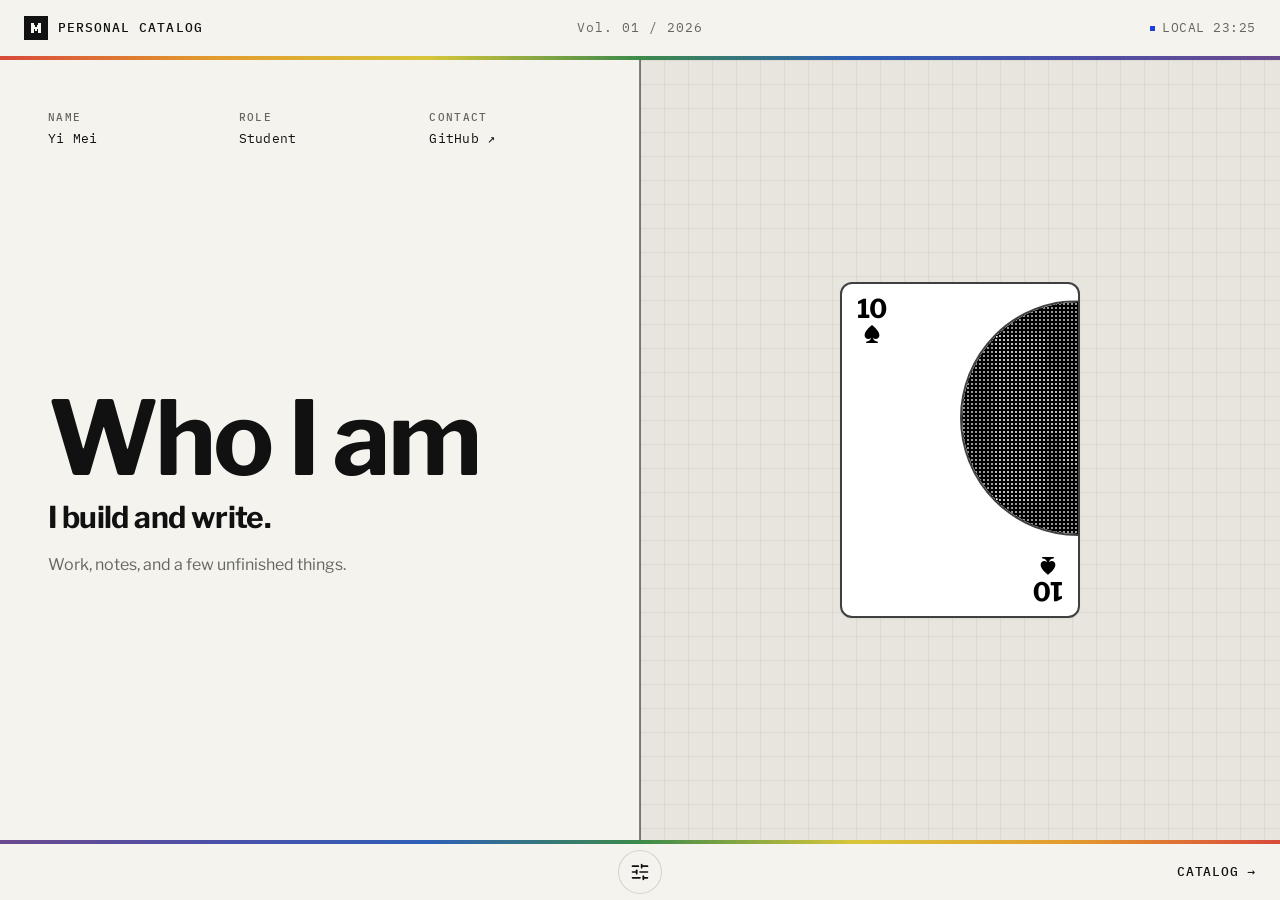
==== commit a2f3d284: "chore: deploy site (ac3b4b7)" ====
--- a/index.html
+++ b/index.html
@@ -1,4 +1,21 @@
-<!DOCTYPE html><html lang="en"><head><meta charset="utf-8"><meta name="viewport" content="width=device-width, initial-scale=1"><title>Personal Catalog</title><meta name="description" content="Personal Catalog — Work, notes, and a few unfinished things."><meta name="author" content="Yi Mei"><meta name="theme-color" content="#F4F3EE"><link rel="canonical" href="https://meiyi376796.github.io/"><link rel="icon" type="image/svg+xml" href="/favicon.svg"><meta property="og:type" content="website"><meta property="og:site_name" content="Personal Catalog"><meta property="og:title" content="Personal Catalog"><meta property="og:description" content="Personal Catalog — Work, notes, and a few unfinished things."><meta property="og:url" content="https://meiyi376796.github.io/"><meta name="twitter:card" content="summary"><meta name="twitter:title" content="Personal Catalog"><meta name="twitter:description" content="Personal Catalog — Work, notes, and a few unfinished things."><link rel="preload" href="/_astro/libre-franklin-latin-400-normal.DNAyL8lK.woff2" as="font" type="font/woff2" crossorigin="anonymous"><link rel="preload" href="/_astro/libre-franklin-latin-700-normal.TBBKpXzk.woff2" as="font" type="font/woff2" crossorigin="anonymous"><link rel="preload" href="/_astro/ibm-plex-mono-latin-400-normal.DMJ8VG8y.woff2" as="font" type="font/woff2" crossorigin="anonymous"><link rel="preload" href="/_astro/ibm-plex-mono-latin-500-normal.DSY6xOcd.woff2" as="font" type="font/woff2" crossorigin="anonymous"><link rel="stylesheet" href="/_astro/sections.K052y4H8.css"></head><body class="site"><a class="skip" href="#main">Skip to content</a><header class="site-header"><div class="masthead"><a class="brand" href="/" aria-label="Personal Catalog, home"><span class="brand__mark" aria-hidden="true"><svg viewBox="0 0 16 16" shape-rendering="crispEdges" aria-hidden="true" focusable="false"><g fill="currentColor"><rect x="3" y="3" width="3" height="10"></rect><rect x="10" y="3" width="3" height="10"></rect><rect x="6" y="5" width="1" height="2"></rect><rect x="9" y="5" width="1" height="2"></rect><rect x="6" y="7" width="4" height="2"></rect><rect x="7" y="9" width="2" height="2"></rect></g></svg></span><span class="brand__text">Personal Catalog</span></a><span class="masthead__edition" data-volume>Vol. 01 / 2026</span><div class="clock" aria-hidden="true"><span class="clock__dot"></span><span id="clock">LOCAL</span></div></div><div class="rainbow" aria-hidden="true"></div></header><script>
+<!DOCTYPE html><html lang="en"><head><meta charset="utf-8"><meta name="viewport" content="width=device-width, initial-scale=1"><title>Personal Catalog</title><meta name="description" content="Personal Catalog — Work, notes, and a few unfinished things."><meta name="author" content="Yi Mei"><meta name="theme-color" content="#F4F3EE"><link rel="canonical" href="https://meiyi376796.github.io/"><link rel="icon" type="image/svg+xml" href="/favicon.svg"><meta property="og:type" content="website"><meta property="og:site_name" content="Personal Catalog"><meta property="og:title" content="Personal Catalog"><meta property="og:description" content="Personal Catalog — Work, notes, and a few unfinished things."><meta property="og:url" content="https://meiyi376796.github.io/"><meta name="twitter:card" content="summary"><meta name="twitter:title" content="Personal Catalog"><meta name="twitter:description" content="Personal Catalog — Work, notes, and a few unfinished things."><script>
+      (() => {
+        const root = document.documentElement;
+        let theme = "system";
+        try {
+          const savedTheme = localStorage.getItem("catalog-theme");
+          if (["system", "light", "dark"].includes(savedTheme)) theme = savedTheme;
+        } catch {}
+        root.dataset.themePreference = theme;
+        root.dataset.theme = theme === "system"
+          ? matchMedia("(prefers-color-scheme: dark)").matches ? "dark" : "light"
+          : theme;
+        document.querySelector('meta[name="theme-color"]')?.setAttribute(
+          "content",
+          root.dataset.theme === "dark" ? "#151513" : "#F4F3EE",
+        );
+      })();
+    </script><link rel="preload" href="/_astro/libre-franklin-latin-400-normal.DNAyL8lK.woff2" as="font" type="font/woff2" crossorigin="anonymous"><link rel="preload" href="/_astro/libre-franklin-latin-700-normal.TBBKpXzk.woff2" as="font" type="font/woff2" crossorigin="anonymous"><link rel="preload" href="/_astro/ibm-plex-mono-latin-400-normal.DMJ8VG8y.woff2" as="font" type="font/woff2" crossorigin="anonymous"><link rel="preload" href="/_astro/ibm-plex-mono-latin-500-normal.DSY6xOcd.woff2" as="font" type="font/woff2" crossorigin="anonymous"><link rel="stylesheet" href="/_astro/sections.DEhfpc6K.css"></head><body class="site"><a class="skip" href="#main">Skip to content</a><header class="site-header"><div class="masthead"><a class="brand" href="/" aria-label="Personal Catalog, home"><span class="brand__mark" aria-hidden="true"><svg viewBox="0 0 16 16" shape-rendering="crispEdges" aria-hidden="true" focusable="false"><g fill="currentColor"><rect x="3" y="3" width="3" height="10"></rect><rect x="10" y="3" width="3" height="10"></rect><rect x="6" y="5" width="1" height="2"></rect><rect x="9" y="5" width="1" height="2"></rect><rect x="6" y="7" width="4" height="2"></rect><rect x="7" y="9" width="2" height="2"></rect></g></svg></span><span class="brand__text">Personal Catalog</span></a><span class="masthead__edition" data-volume>Vol. 01 / 2026</span><div class="clock" aria-hidden="true"><span class="clock__dot"></span><span id="clock">LOCAL</span></div></div><div class="rainbow" aria-hidden="true"></div></header><script>
   // Inline so the clock is set before the new page is captured.
   const clock = document.getElementById("clock");
   const fmt = new Intl.DateTimeFormat("en-GB", {
@@ -54,4 +71,39 @@
   if ("ResizeObserver" in window && brandText) {
     new ResizeObserver(fitBrand).observe(brandText);
   }
-</script><main class="stage" id="main" tabindex="-1"><section class="panel cover" aria-label="Cover"><div class="cover__main"><div class="cover__copy"><dl class="cover__data"><div><dt>Name</dt><dd>Yi Mei</dd></div><div><dt>Role</dt><dd>Student</dd></div><div><dt>Contact</dt><dd><a href="https://github.com/meiyi376796" target="_blank" rel="noopener noreferrer">GitHub ↗<span class="visually-hidden"> (opens in a new tab)</span></a></dd></div></dl><div class="cover__statement"><h1>Who I am</h1><p class="thesis">I build and write.</p><p class="lede">Work, notes, and a few unfinished things.</p></div></div><figure class="cover__plate" aria-labelledby="cover-plate-title"><figcaption class="cover__label" id="cover-plate-title">Plate 01 — Pixel monogram</figcaption><div class="cover__specimen"><div class="cover__spec"><dl class="cover__spec-group"><div><dt>Grid</dt><dd>16 × 16</dd></div><div><dt>Glyph</dt><dd>10 × 10</dd></div></dl><dl class="cover__spec-group"><div><dt>Stem</dt><dd>3 units</dd></div><div><dt>Clear space</dt><dd>3 units</dd></div></dl></div><div class="cover__drawing" role="img" aria-label="M drawn on a 16 by 16 pixel grid"><svg class="cover__mark" viewBox="3 3 10 10" shape-rendering="crispEdges" aria-hidden="true" focusable="false"><g fill="currentColor"><rect x="3" y="3" width="3" height="10"></rect><rect x="10" y="3" width="3" height="10"></rect><rect x="6" y="5" width="1" height="2"></rect><rect x="9" y="5" width="1" height="2"></rect><rect x="6" y="7" width="4" height="2"></rect><rect x="7" y="9" width="2" height="2"></rect></g></svg></div></div></figure></div></section></main><footer class="bar"><div class="rainbow rainbow--reverse" aria-hidden="true"></div><div class="bar__inner"><span></span><span class="bar__center">Cover</span><a class="bar__link bar__link--next" href="/catalog/" aria-label="Catalog">Catalog →</a></div></footer><script type="module">var e=document.querySelector(`[data-scroll-top]`),t=document.querySelector(`.stage`);e?.addEventListener(`click`,e=>{if(!t)return;e.preventDefault();let n=window.matchMedia(`(prefers-reduced-motion: reduce)`).matches;t.scrollTo({top:0,behavior:n?`auto`:`smooth`})});</script><div class="gate gate--narrow"><p class="gate__kicker">Minimum viewport</p><p class="gate__title">320 px</p><p class="gate__note">Zoom out to continue.</p></div><div class="gate gate--short"><p class="gate__kicker">Minimum height</p><p class="gate__title">256 px</p><p class="gate__note">Zoom out to continue.</p></div><div class="gate gate--fallback"><p class="gate__kicker">Unsupported browser</p><p class="gate__title">Update required.</p><p class="gate__note">This catalog needs a current browser.</p></div><script type="module">var e=e=>String(e).padStart(2,`0`),t={startYear:2026,rolloverMonth:5,rolloverDay:27},{label:n}=((n=new Date)=>{let r=t.rolloverMonth-1,i=n.getFullYear();return n.getMonth()>r||n.getMonth()===r&&n.getDate()>=t.rolloverDay||--i,i=Math.max(i,t.startYear),{label:`Vol. ${e(i-t.startYear+1)} / ${i}`}})();document.querySelectorAll(`[data-volume]`).forEach(e=>{e.textContent=n});</script></body></html>+</script><main class="stage" id="main" tabindex="-1"><section class="panel cover" aria-label="Cover"><div class="cover__main"><div class="cover__copy"><dl class="cover__data"><div><dt>Name</dt><dd>Yi Mei</dd></div><div><dt>Role</dt><dd>Student</dd></div><div><dt>Contact</dt><dd><a href="https://github.com/meiyi376796" target="_blank" rel="noopener noreferrer">GitHub ↗<span class="visually-hidden"> (opens in a new tab)</span></a></dd></div></dl><div class="cover__statement"><h1>Who I am</h1><p class="thesis">I build and write.</p><p class="lede">Work, notes, and a few unfinished things.</p></div></div><figure class="cover__plate" aria-label="Playing card specimen" data-playing-card><div class="cover__specimen"><div class="cover__drawing-frame" tabindex="0" role="group" aria-label="Interactive 2 of Clubs. Move the pointer, drag horizontally, or use arrow keys to tilt. Press Escape to reset."><div class="cover__drawing"><article class="playing-card" role="img" aria-label="2 of Clubs playing card" data-playing-card-face><span class="playing-card__value playing-card__value--north"><span data-card-rank>2</span><svg viewBox="0 0 36 36" data-card-suit-icon="clubs" aria-hidden="true" focusable="false"><path fill="currentColor" d="M25.5 28c4.143 0 7.5-3.358 7.5-7.5 0-4.142-3.357-7.5-7.5-7.5-1.359 0-2.631.367-3.73 1h-.21c2.047-1.217 3.423-3.445 3.423-6 0-3.857-3.126-6.984-6.983-6.984S11.016 4.143 11.016 8c0 2.555 1.376 4.783 3.423 6h-.208c-1.1-.633-2.371-1-3.731-1C6.358 13 3 16.358 3 20.5c0 4.142 3.358 7.5 7.5 7.5 2.155 0 4.091-.914 5.46-2.368C15.549 29.753 11.205 33 7 33h.5c-.829 0-1.5.672-1.5 1.5S6.671 36 7.5 36h21c.828 0 1.5-.672 1.5-1.5s-.672-1.5-1.5-1.5h.5c-4.205 0-8.549-3.248-8.959-7.369C21.408 27.086 23.346 28 25.5 28z" /></svg><svg viewBox="0 0 36 36" data-card-suit-icon="diamonds" aria-hidden="true" focusable="false" style="display: none"><path fill="currentColor" d="M18.437 35.747c-.242.337-.632.337-.874 0L5.314 18.612c-.242-.338-.242-.886 0-1.224L17.563.253c.242-.338.632-.338.874 0l12.25 17.135c.241.338.241.886 0 1.224l-12.25 17.135z" /></svg><svg viewBox="0 0 36 36" data-card-suit-icon="hearts" aria-hidden="true" focusable="false" style="display: none"><path fill="currentColor" d="M2.067 11.319C2.067 2.521 14.251-.74 18 9.445 21.749-.741 33.933 2.52 33.933 11.319 33.933 20.879 18 33 18 33S2.067 20.879 2.067 11.319z" /></svg><svg viewBox="0 0 36 36" data-card-suit-icon="spades" aria-hidden="true" focusable="false" style="display: none"><path fill="currentColor" d="M32.799 20.336C32.799 11.456 18 .198 18 .198S3.201 11.456 3.201 20.336c0 6.946 8.175 10.172 12.766 5.173C15.631 29.688 11.247 33 7 33h.5c-.829 0-1.5.672-1.5 1.5S6.671 36 7.5 36h21c.828 0 1.5-.672 1.5-1.5s-.672-1.5-1.5-1.5h.5c-4.246 0-8.632-3.312-8.967-7.491 4.591 4.999 12.766 1.773 12.766-5.173z" /></svg></span><span class="playing-card__value playing-card__value--south"><span data-card-rank>2</span><svg viewBox="0 0 36 36" data-card-suit-icon="clubs" aria-hidden="true" focusable="false"><path fill="currentColor" d="M25.5 28c4.143 0 7.5-3.358 7.5-7.5 0-4.142-3.357-7.5-7.5-7.5-1.359 0-2.631.367-3.73 1h-.21c2.047-1.217 3.423-3.445 3.423-6 0-3.857-3.126-6.984-6.983-6.984S11.016 4.143 11.016 8c0 2.555 1.376 4.783 3.423 6h-.208c-1.1-.633-2.371-1-3.731-1C6.358 13 3 16.358 3 20.5c0 4.142 3.358 7.5 7.5 7.5 2.155 0 4.091-.914 5.46-2.368C15.549 29.753 11.205 33 7 33h.5c-.829 0-1.5.672-1.5 1.5S6.671 36 7.5 36h21c.828 0 1.5-.672 1.5-1.5s-.672-1.5-1.5-1.5h.5c-4.205 0-8.549-3.248-8.959-7.369C21.408 27.086 23.346 28 25.5 28z" /></svg><svg viewBox="0 0 36 36" data-card-suit-icon="diamonds" aria-hidden="true" focusable="false" style="display: none"><path fill="currentColor" d="M18.437 35.747c-.242.337-.632.337-.874 0L5.314 18.612c-.242-.338-.242-.886 0-1.224L17.563.253c.242-.338.632-.338.874 0l12.25 17.135c.241.338.241.886 0 1.224l-12.25 17.135z" /></svg><svg viewBox="0 0 36 36" data-card-suit-icon="hearts" aria-hidden="true" focusable="false" style="display: none"><path fill="currentColor" d="M2.067 11.319C2.067 2.521 14.251-.74 18 9.445 21.749-.741 33.933 2.52 33.933 11.319 33.933 20.879 18 33 18 33S2.067 20.879 2.067 11.319z" /></svg><svg viewBox="0 0 36 36" data-card-suit-icon="spades" aria-hidden="true" focusable="false" style="display: none"><path fill="currentColor" d="M32.799 20.336C32.799 11.456 18 .198 18 .198S3.201 11.456 3.201 20.336c0 6.946 8.175 10.172 12.766 5.173C15.631 29.688 11.247 33 7 33h.5c-.829 0-1.5.672-1.5 1.5S6.671 36 7.5 36h21c.828 0 1.5-.672 1.5-1.5s-.672-1.5-1.5-1.5h.5c-4.246 0-8.632-3.312-8.967-7.491 4.591 4.999 12.766 1.773 12.766-5.173z" /></svg></span><div class="playing-card__rings" aria-hidden="true"><div class="playing-card__ring" style="--index: 1"></div><div class="playing-card__ring" style="--index: 2"></div><div class="playing-card__ring" style="--index: 3"></div><div class="playing-card__ring" style="--index: 4"></div><div class="playing-card__ring" style="--index: 5"><svg class="playing-card__matrix" viewBox="0 0 232 232" xmlns="http://www.w3.org/2000/svg" aria-hidden="true" focusable="false"><rect width="232" height="232" fill="var(--card-ring-bg)"></rect><path class="playing-card__matrix-dots playing-card__matrix-dots--base" fill="var(--card-ring-dot)" d="M1.0 2.0a1 1 0 1 0 2 0a1 1 0 1 0 -2 0ZM1.0 6.0a1 1 0 1 0 2 0a1 1 0 1 0 -2 0ZM1.0 10.0a1 1 0 1 0 2 0a1 1 0 1 0 -2 0ZM1.0 14.0a1 1 0 1 0 2 0a1 1 0 1 0 -2 0ZM1.0 18.0a1 1 0 1 0 2 0a1 1 0 1 0 -2 0ZM1.0 22.0a1 1 0 1 0 2 0a1 1 0 1 0 -2 0ZM1.0 26.0a1 1 0 1 0 2 0a1 1 0 1 0 -2 0ZM1.0 30.0a1 1 0 1 0 2 0a1 1 0 1 0 -2 0ZM1.0 34.0a1 1 0 1 0 2 0a1 1 0 1 0 -2 0ZM1.0 38.0a1 1 0 1 0 2 0a1 1 0 1 0 -2 0ZM1.0 42.0a1 1 0 1 0 2 0a1 1 0 1 0 -2 0ZM1.0 46.0a1 1 0 1 0 2 0a1 1 0 1 0 -2 0ZM1.0 50.0a1 1 0 1 0 2 0a1 1 0 1 0 -2 0ZM1.0 54.0a1 1 0 1 0 2 0a1 1 0 1 0 -2 0ZM1.0 58.0a1 1 0 1 0 2 0a1 1 0 1 0 -2 0ZM1.0 62.0a1 1 0 1 0 2 0a1 1 0 1 0 -2 0ZM1.0 66.0a1 1 0 1 0 2 0a1 1 0 1 0 -2 0ZM1.0 70.0a1 1 0 1 0 2 0a1 1 0 1 0 -2 0ZM1.0 74.0a1 1 0 1 0 2 0a1 1 0 1 0 -2 0ZM1.0 78.0a1 1 0 1 0 2 0a1 1 0 1 0 -2 0ZM1.0 82.0a1 1 0 1 0 2 0a1 1 0 1 0 -2 0ZM1.0 86.0a1 1 0 1 0 2 0a1 1 0 1 0 -2 0ZM1.0 90.0a1 1 0 1 0 2 0a1 1 0 1 0 -2 0ZM1.0 94.0a1 1 0 1 0 2 0a1 1 0 1 0 -2 0ZM1.0 98.0a1 1 0 1 0 2 0a1 1 0 1 0 -2 0ZM1.0 102.0a1 1 0 1 0 2 0a1 1 0 1 0 -2 0ZM1.0 106.0a1 1 0 1 0 2 0a1 1 0 1 0 -2 0ZM1.0 110.0a1 1 0 1 0 2 0a1 1 0 1 0 -2 0ZM1.0 114.0a1 1 0 1 0 2 0a1 1 0 1 0 -2 0ZM1.0 118.0a1 1 0 1 0 2 0a1 1 0 1 0 -2 0ZM1.0 122.0a1 1 0 1 0 2 0a1 1 0 1 0 -2 0ZM1.0 126.0a1 1 0 1 0 2 0a1 1 0 1 0 -2 0ZM1.0 130.0a1 1 0 1 0 2 0a1 1 0 1 0 -2 0ZM1.0 134.0a1 1 0 1 0 2 0a1 1 0 1 0 -2 0ZM1.0 138.0a1 1 0 1 0 2 0a1 1 0 1 0 -2 0ZM1.0 142.0a1 1 0 1 0 2 0a1 1 0 1 0 -2 0ZM1.0 146.0a1 1 0 1 0 2 0a1 1 0 1 0 -2 0ZM1.0 150.0a1 1 0 1 0 2 0a1 1 0 1 0 -2 0ZM1.0 154.0a1 1 0 1 0 2 0a1 1 0 1 0 -2 0ZM1.0 158.0a1 1 0 1 0 2 0a1 1 0 1 0 -2 0ZM1.0 162.0a1 1 0 1 0 2 0a1 1 0 1 0 -2 0ZM1.0 166.0a1 1 0 1 0 2 0a1 1 0 1 0 -2 0ZM1.0 170.0a1 1 0 1 0 2 0a1 1 0 1 0 -2 0ZM1.0 174.0a1 1 0 1 0 2 0a1 1 0 1 0 -2 0ZM1.0 178.0a1 1 0 1 0 2 0a1 1 0 1 0 -2 0ZM1.0 182.0a1 1 0 1 0 2 0a1 1 0 1 0 -2 0ZM1.0 186.0a1 1 0 1 0 2 0a1 1 0 1 0 -2 0ZM1.0 190.0a1 1 0 1 0 2 0a1 1 0 1 0 -2 0ZM1.0 194.0a1 1 0 1 0 2 0a1 1 0 1 0 -2 0ZM1.0 198.0a1 1 0 1 0 2 0a1 1 0 1 0 -2 0ZM1.0 202.0a1 1 0 1 0 2 0a1 1 0 1 0 -2 0ZM1.0 206.0a1 1 0 1 0 2 0a1 1 0 1 0 -2 0ZM1.0 210.0a1 1 0 1 0 2 0a1 1 0 1 0 -2 0ZM1.0 214.0a1 1 0 1 0 2 0a1 1 0 1 0 -2 0ZM1.0 218.0a1 1 0 1 0 2 0a1 1 0 1 0 -2 0ZM1.0 222.0a1 1 0 1 0 2 0a1 1 0 1 0 -2 0ZM1.0 226.0a1 1 0 1 0 2 0a1 1 0 1 0 -2 0ZM1.0 230.0a1 1 0 1 0 2 0a1 1 0 1 0 -2 0ZM5.0 2.0a1 1 0 1 0 2 0a1 1 0 1 0 -2 0ZM5.0 6.0a1 1 0 1 0 2 0a1 1 0 1 0 -2 0ZM5.0 10.0a1 1 0 1 0 2 0a1 1 0 1 0 -2 0ZM5.0 14.0a1 1 0 1 0 2 0a1 1 0 1 0 -2 0ZM5.0 18.0a1 1 0 1 0 2 0a1 1 0 1 0 -2 0ZM5.0 22.0a1 1 0 1 0 2 0a1 1 0 1 0 -2 0ZM5.0 26.0a1 1 0 1 0 2 0a1 1 0 1 0 -2 0ZM5.0 30.0a1 1 0 1 0 2 0a1 1 0 1 0 -2 0ZM5.0 34.0a1 1 0 1 0 2 0a1 1 0 1 0 -2 0ZM5.0 38.0a1 1 0 1 0 2 0a1 1 0 1 0 -2 0ZM5.0 42.0a1 1 0 1 0 2 0a1 1 0 1 0 -2 0ZM5.0 46.0a1 1 0 1 0 2 0a1 1 0 1 0 -2 0ZM5.0 50.0a1 1 0 1 0 2 0a1 1 0 1 0 -2 0ZM5.0 54.0a1 1 0 1 0 2 0a1 1 0 1 0 -2 0ZM5.0 58.0a1 1 0 1 0 2 0a1 1 0 1 0 -2 0ZM5.0 62.0a1 1 0 1 0 2 0a1 1 0 1 0 -2 0ZM5.0 66.0a1 1 0 1 0 2 0a1 1 0 1 0 -2 0ZM5.0 70.0a1 1 0 1 0 2 0a1 1 0 1 0 -2 0ZM5.0 74.0a1 1 0 1 0 2 0a1 1 0 1 0 -2 0ZM5.0 78.0a1 1 0 1 0 2 0a1 1 0 1 0 -2 0ZM5.0 82.0a1 1 0 1 0 2 0a1 1 0 1 0 -2 0ZM5.0 86.0a1 1 0 1 0 2 0a1 1 0 1 0 -2 0ZM5.0 90.0a1 1 0 1 0 2 0a1 1 0 1 0 -2 0ZM5.0 94.0a1 1 0 1 0 2 0a1 1 0 1 0 -2 0ZM5.0 98.0a1 1 0 1 0 2 0a1 1 0 1 0 -2 0ZM5.0 102.0a1 1 0 1 0 2 0a1 1 0 1 0 -2 0ZM5.0 106.0a1 1 0 1 0 2 0a1 1 0 1 0 -2 0ZM5.0 110.0a1 1 0 1 0 2 0a1 1 0 1 0 -2 0ZM5.0 114.0a1 1 0 1 0 2 0a1 1 0 1 0 -2 0ZM5.0 118.0a1 1 0 1 0 2 0a1 1 0 1 0 -2 0ZM5.0 122.0a1 1 0 1 0 2 0a1 1 0 1 0 -2 0ZM5.0 126.0a1 1 0 1 0 2 0a1 1 0 1 0 -2 0ZM5.0 130.0a1 1 0 1 0 2 0a1 1 0 1 0 -2 0ZM5.0 134.0a1 1 0 1 0 2 0a1 1 0 1 0 -2 0ZM5.0 138.0a1 1 0 1 0 2 0a1 1 0 1 0 -2 0ZM5.0 142.0a1 1 0 1 0 2 0a1 1 0 1 0 -2 0ZM5.0 146.0a1 1 0 1 0 2 0a1 1 0 1 0 -2 0ZM5.0 150.0a1 1 0 1 0 2 0a1 1 0 1 0 -2 0ZM5.0 154.0a1 1 0 1 0 2 0a1 1 0 1 0 -2 0ZM5.0 158.0a1 1 0 1 0 2 0a1 1 0 1 0 -2 0ZM5.0 162.0a1 1 0 1 0 2 0a1 1 0 1 0 -2 0ZM5.0 166.0a1 1 0 1 0 2 0a1 1 0 1 0 -2 0ZM5.0 170.0a1 1 0 1 0 2 0a1 1 0 1 0 -2 0ZM5.0 174.0a1 1 0 1 0 2 0a1 1 0 1 0 -2 0ZM5.0 178.0a1 1 0 1 0 2 0a1 1 0 1 0 -2 0ZM5.0 182.0a1 1 0 1 0 2 0a1 1 0 1 0 -2 0ZM5.0 186.0a1 1 0 1 0 2 0a1 1 0 1 0 -2 0ZM5.0 190.0a1 1 0 1 0 2 0a1 1 0 1 0 -2 0ZM5.0 194.0a1 1 0 1 0 2 0a1 1 0 1 0 -2 0ZM5.0 198.0a1 1 0 1 0 2 0a1 1 0 1 0 -2 0ZM5.0 202.0a1 1 0 1 0 2 0a1 1 0 1 0 -2 0ZM5.0 206.0a1 1 0 1 0 2 0a1 1 0 1 0 -2 0ZM5.0 210.0a1 1 0 1 0 2 0a1 1 0 1 0 -2 0ZM5.0 214.0a1 1 0 1 0 2 0a1 1 0 1 0 -2 0ZM5.0 218.0a1 1 0 1 0 2 0a1 1 0 1 0 -2 0ZM5.0 222.0a1 1 0 1 0 2 0a1 1 0 1 0 -2 0ZM5.0 226.0a1 1 0 1 0 2 0a1 1 0 1 0 -2 0ZM5.0 230.0a1 1 0 1 0 2 0a1 1 0 1 0 -2 0ZM9.0 2.0a1 1 0 1 0 2 0a1 1 0 1 0 -2 0ZM9.0 6.0a1 1 0 1 0 2 0a1 1 0 1 0 -2 0ZM9.0 10.0a1 1 0 1 0 2 0a1 1 0 1 0 -2 0ZM9.0 14.0a1 1 0 1 0 2 0a1 1 0 1 0 -2 0ZM9.0 18.0a1 1 0 1 0 2 0a1 1 0 1 0 -2 0ZM9.0 22.0a1 1 0 1 0 2 0a1 1 0 1 0 -2 0ZM9.0 26.0a1 1 0 1 0 2 0a1 1 0 1 0 -2 0ZM9.0 30.0a1 1 0 1 0 2 0a1 1 0 1 0 -2 0ZM9.0 34.0a1 1 0 1 0 2 0a1 1 0 1 0 -2 0ZM9.0 38.0a1 1 0 1 0 2 0a1 1 0 1 0 -2 0ZM9.0 42.0a1 1 0 1 0 2 0a1 1 0 1 0 -2 0ZM9.0 46.0a1 1 0 1 0 2 0a1 1 0 1 0 -2 0ZM9.0 50.0a1 1 0 1 0 2 0a1 1 0 1 0 -2 0ZM9.0 54.0a1 1 0 1 0 2 0a1 1 0 1 0 -2 0ZM9.0 58.0a1 1 0 1 0 2 0a1 1 0 1 0 -2 0ZM9.0 62.0a1 1 0 1 0 2 0a1 1 0 1 0 -2 0ZM9.0 66.0a1 1 0 1 0 2 0a1 1 0 1 0 -2 0ZM9.0 70.0a1 1 0 1 0 2 0a1 1 0 1 0 -2 0ZM9.0 74.0a1 1 0 1 0 2 0a1 1 0 1 0 -2 0ZM9.0 78.0a1 1 0 1 0 2 0a1 1 0 1 0 -2 0ZM9.0 82.0a1 1 0 1 0 2 0a1 1 0 1 0 -2 0ZM9.0 86.0a1 1 0 1 0 2 0a1 1 0 1 0 -2 0ZM9.0 90.0a1 1 0 1 0 2 0a1 1 0 1 0 -2 0ZM9.0 94.0a1 1 0 1 0 2 0a1 1 0 1 0 -2 0ZM9.0 98.0a1 1 0 1 0 2 0a1 1 0 1 0 -2 0ZM9.0 102.0a1 1 0 1 0 2 0a1 1 0 1 0 -2 0ZM9.0 106.0a1 1 0 1 0 2 0a1 1 0 1 0 -2 0ZM9.0 110.0a1 1 0 1 0 2 0a1 1 0 1 0 -2 0ZM9.0 114.0a1 1 0 1 0 2 0a1 1 0 1 0 -2 0ZM9.0 118.0a1 1 0 1 0 2 0a1 1 0 1 0 -2 0ZM9.0 122.0a1 1 0 1 0 2 0a1 1 0 1 0 -2 0ZM9.0 126.0a1 1 0 1 0 2 0a1 1 0 1 0 -2 0ZM9.0 130.0a1 1 0 1 0 2 0a1 1 0 1 0 -2 0ZM9.0 134.0a1 1 0 1 0 2 0a1 1 0 1 0 -2 0ZM9.0 138.0a1 1 0 1 0 2 0a1 1 0 1 0 -2 0ZM9.0 142.0a1 1 0 1 0 2 0a1 1 0 1 0 -2 0ZM9.0 146.0a1 1 0 1 0 2 0a1 1 0 1 0 -2 0ZM9.0 150.0a1 1 0 1 0 2 0a1 1 0 1 0 -2 0ZM9.0 154.0a1 1 0 1 0 2 0a1 1 0 1 0 -2 0ZM9.0 158.0a1 1 0 1 0 2 0a1 1 0 1 0 -2 0ZM9.0 162.0a1 1 0 1 0 2 0a1 1 0 1 0 -2 0ZM9.0 166.0a1 1 0 1 0 2 0a1 1 0 1 0 -2 0ZM9.0 170.0a1 1 0 1 0 2 0a1 1 0 1 0 -2 0ZM9.0 174.0a1 1 0 1 0 2 0a1 1 0 1 0 -2 0ZM9.0 178.0a1 1 0 1 0 2 0a1 1 0 1 0 -2 0ZM9.0 182.0a1 1 0 1 0 2 0a1 1 0 1 0 -2 0ZM9.0 186.0a1 1 0 1 0 2 0a1 1 0 1 0 -2 0ZM9.0 190.0a1 1 0 1 0 2 0a1 1 0 1 0 -2 0ZM9.0 194.0a1 1 0 1 0 2 0a1 1 0 1 0 -2 0ZM9.0 198.0a1 1 0 1 0 2 0a1 1 0 1 0 -2 0ZM9.0 202.0a1 1 0 1 0 2 0a1 1 0 1 0 -2 0ZM9.0 206.0a1 1 0 1 0 2 0a1 1 0 1 0 -2 0ZM9.0 210.0a1 1 0 1 0 2 0a1 1 0 1 0 -2 0ZM9.0 214.0a1 1 0 1 0 2 0a1 1 0 1 0 -2 0ZM9.0 218.0a1 1 0 1 0 2 0a1 1 0 1 0 -2 0ZM9.0 222.0a1 1 0 1 0 2 0a1 1 0 1 0 -2 0ZM9.0 226.0a1 1 0 1 0 2 0a1 1 0 1 0 -2 0ZM9.0 230.0a1 1 0 1 0 2 0a1 1 0 1 0 -2 0ZM13.0 2.0a1 1 0 1 0 2 0a1 1 0 1 0 -2 0ZM13.0 6.0a1 1 0 1 0 2 0a1 1 0 1 0 -2 0ZM13.0 10.0a1 1 0 1 0 2 0a1 1 0 1 0 -2 0ZM13.0 14.0a1 1 0 1 0 2 0a1 1 0 1 0 -2 0ZM13.0 18.0a1 1 0 1 0 2 0a1 1 0 1 0 -2 0ZM13.0 22.0a1 1 0 1 0 2 0a1 1 0 1 0 -2 0ZM13.0 26.0a1 1 0 1 0 2 0a1 1 0 1 0 -2 0ZM13.0 30.0a1 1 0 1 0 2 0a1 1 0 1 0 -2 0ZM13.0 34.0a1 1 0 1 0 2 0a1 1 0 1 0 -2 0ZM13.0 38.0a1 1 0 1 0 2 0a1 1 0 1 0 -2 0ZM13.0 42.0a1 1 0 1 0 2 0a1 1 0 1 0 -2 0ZM13.0 46.0a1 1 0 1 0 2 0a1 1 0 1 0 -2 0ZM13.0 50.0a1 1 0 1 0 2 0a1 1 0 1 0 -2 0ZM13.0 54.0a1 1 0 1 0 2 0a1 1 0 1 0 -2 0ZM13.0 58.0a1 1 0 1 0 2 0a1 1 0 1 0 -2 0ZM13.0 62.0a1 1 0 1 0 2 0a1 1 0 1 0 -2 0ZM13.0 66.0a1 1 0 1 0 2 0a1 1 0 1 0 -2 0ZM13.0 70.0a1 1 0 1 0 2 0a1 1 0 1 0 -2 0ZM13.0 74.0a1 1 0 1 0 2 0a1 1 0 1 0 -2 0ZM13.0 78.0a1 1 0 1 0 2 0a1 1 0 1 0 -2 0ZM13.0 82.0a1 1 0 1 0 2 0a1 1 0 1 0 -2 0ZM13.0 86.0a1 1 0 1 0 2 0a1 1 0 1 0 -2 0ZM13.0 90.0a1 1 0 1 0 2 0a1 1 0 1 0 -2 0ZM13.0 94.0a1 1 0 1 0 2 0a1 1 0 1 0 -2 0ZM13.0 98.0a1 1 0 1 0 2 0a1 1 0 1 0 -2 0ZM13.0 102.0a1 1 0 1 0 2 0a1 1 0 1 0 -2 0ZM13.0 106.0a1 1 0 1 0 2 0a1 1 0 1 0 -2 0ZM13.0 110.0a1 1 0 1 0 2 0a1 1 0 1 0 -2 0ZM13.0 114.0a1 1 0 1 0 2 0a1 1 0 1 0 -2 0ZM13.0 118.0a1 1 0 1 0 2 0a1 1 0 1 0 -2 0ZM13.0 122.0a1 1 0 1 0 2 0a1 1 0 1 0 -2 0ZM13.0 126.0a1 1 0 1 0 2 0a1 1 0 1 0 -2 0ZM13.0 130.0a1 1 0 1 0 2 0a1 1 0 1 0 -2 0ZM13.0 134.0a1 1 0 1 0 2 0a1 1 0 1 0 -2 0ZM13.0 138.0a1 1 0 1 0 2 0a1 1 0 1 0 -2 0ZM13.0 142.0a1 1 0 1 0 2 0a1 1 0 1 0 -2 0ZM13.0 146.0a1 1 0 1 0 2 0a1 1 0 1 0 -2 0ZM13.0 150.0a1 1 0 1 0 2 0a1 1 0 1 0 -2 0ZM13.0 154.0a1 1 0 1 0 2 0a1 1 0 1 0 -2 0ZM13.0 158.0a1 1 0 1 0 2 0a1 1 0 1 0 -2 0ZM13.0 162.0a1 1 0 1 0 2 0a1 1 0 1 0 -2 0ZM13.0 166.0a1 1 0 1 0 2 0a1 1 0 1 0 -2 0ZM13.0 170.0a1 1 0 1 0 2 0a1 1 0 1 0 -2 0ZM13.0 174.0a1 1 0 1 0 2 0a1 1 0 1 0 -2 0ZM13.0 178.0a1 1 0 1 0 2 0a1 1 0 1 0 -2 0ZM13.0 182.0a1 1 0 1 0 2 0a1 1 0 1 0 -2 0ZM13.0 186.0a1 1 0 1 0 2 0a1 1 0 1 0 -2 0ZM13.0 190.0a1 1 0 1 0 2 0a1 1 0 1 0 -2 0ZM13.0 194.0a1 1 0 1 0 2 0a1 1 0 1 0 -2 0ZM13.0 198.0a1 1 0 1 0 2 0a1 1 0 1 0 -2 0ZM13.0 202.0a1 1 0 1 0 2 0a1 1 0 1 0 -2 0ZM13.0 206.0a1 1 0 1 0 2 0a1 1 0 1 0 -2 0ZM13.0 210.0a1 1 0 1 0 2 0a1 1 0 1 0 -2 0ZM13.0 214.0a1 1 0 1 0 2 0a1 1 0 1 0 -2 0ZM13.0 218.0a1 1 0 1 0 2 0a1 1 0 1 0 -2 0ZM13.0 222.0a1 1 0 1 0 2 0a1 1 0 1 0 -2 0ZM13.0 226.0a1 1 0 1 0 2 0a1 1 0 1 0 -2 0ZM13.0 230.0a1 1 0 1 0 2 0a1 1 0 1 0 -2 0ZM17.0 2.0a1 1 0 1 0 2 0a1 1 0 1 0 -2 0ZM17.0 6.0a1 1 0 1 0 2 0a1 1 0 1 0 -2 0ZM17.0 10.0a1 1 0 1 0 2 0a1 1 0 1 0 -2 0ZM17.0 14.0a1 1 0 1 0 2 0a1 1 0 1 0 -2 0ZM17.0 18.0a1 1 0 1 0 2 0a1 1 0 1 0 -2 0ZM17.0 22.0a1 1 0 1 0 2 0a1 1 0 1 0 -2 0ZM17.0 26.0a1 1 0 1 0 2 0a1 1 0 1 0 -2 0ZM17.0 30.0a1 1 0 1 0 2 0a1 1 0 1 0 -2 0ZM17.0 34.0a1 1 0 1 0 2 0a1 1 0 1 0 -2 0ZM17.0 38.0a1 1 0 1 0 2 0a1 1 0 1 0 -2 0ZM17.0 42.0a1 1 0 1 0 2 0a1 1 0 1 0 -2 0ZM17.0 46.0a1 1 0 1 0 2 0a1 1 0 1 0 -2 0ZM17.0 50.0a1 1 0 1 0 2 0a1 1 0 1 0 -2 0ZM17.0 54.0a1 1 0 1 0 2 0a1 1 0 1 0 -2 0ZM17.0 58.0a1 1 0 1 0 2 0a1 1 0 1 0 -2 0ZM17.0 62.0a1 1 0 1 0 2 0a1 1 0 1 0 -2 0ZM17.0 66.0a1 1 0 1 0 2 0a1 1 0 1 0 -2 0ZM17.0 70.0a1 1 0 1 0 2 0a1 1 0 1 0 -2 0ZM17.0 74.0a1 1 0 1 0 2 0a1 1 0 1 0 -2 0ZM17.0 78.0a1 1 0 1 0 2 0a1 1 0 1 0 -2 0ZM17.0 82.0a1 1 0 1 0 2 0a1 1 0 1 0 -2 0ZM17.0 86.0a1 1 0 1 0 2 0a1 1 0 1 0 -2 0ZM17.0 90.0a1 1 0 1 0 2 0a1 1 0 1 0 -2 0ZM17.0 94.0a1 1 0 1 0 2 0a1 1 0 1 0 -2 0ZM17.0 98.0a1 1 0 1 0 2 0a1 1 0 1 0 -2 0ZM17.0 102.0a1 1 0 1 0 2 0a1 1 0 1 0 -2 0ZM17.0 106.0a1 1 0 1 0 2 0a1 1 0 1 0 -2 0ZM17.0 110.0a1 1 0 1 0 2 0a1 1 0 1 0 -2 0ZM17.0 114.0a1 1 0 1 0 2 0a1 1 0 1 0 -2 0ZM17.0 118.0a1 1 0 1 0 2 0a1 1 0 1 0 -2 0ZM17.0 122.0a1 1 0 1 0 2 0a1 1 0 1 0 -2 0ZM17.0 126.0a1 1 0 1 0 2 0a1 1 0 1 0 -2 0ZM17.0 130.0a1 1 0 1 0 2 0a1 1 0 1 0 -2 0ZM17.0 134.0a1 1 0 1 0 2 0a1 1 0 1 0 -2 0ZM17.0 138.0a1 1 0 1 0 2 0a1 1 0 1 0 -2 0ZM17.0 142.0a1 1 0 1 0 2 0a1 1 0 1 0 -2 0ZM17.0 146.0a1 1 0 1 0 2 0a1 1 0 1 0 -2 0ZM17.0 150.0a1 1 0 1 0 2 0a1 1 0 1 0 -2 0ZM17.0 154.0a1 1 0 1 0 2 0a1 1 0 1 0 -2 0ZM17.0 158.0a1 1 0 1 0 2 0a1 1 0 1 0 -2 0ZM17.0 162.0a1 1 0 1 0 2 0a1 1 0 1 0 -2 0ZM17.0 166.0a1 1 0 1 0 2 0a1 1 0 1 0 -2 0ZM17.0 170.0a1 1 0 1 0 2 0a1 1 0 1 0 -2 0ZM17.0 174.0a1 1 0 1 0 2 0a1 1 0 1 0 -2 0ZM17.0 178.0a1 1 0 1 0 2 0a1 1 0 1 0 -2 0ZM17.0 182.0a1 1 0 1 0 2 0a1 1 0 1 0 -2 0ZM17.0 186.0a1 1 0 1 0 2 0a1 1 0 1 0 -2 0ZM17.0 190.0a1 1 0 1 0 2 0a1 1 0 1 0 -2 0ZM17.0 194.0a1 1 0 1 0 2 0a1 1 0 1 0 -2 0ZM17.0 198.0a1 1 0 1 0 2 0a1 1 0 1 0 -2 0ZM17.0 202.0a1 1 0 1 0 2 0a1 1 0 1 0 -2 0ZM17.0 206.0a1 1 0 1 0 2 0a1 1 0 1 0 -2 0ZM17.0 210.0a1 1 0 1 0 2 0a1 1 0 1 0 -2 0ZM17.0 214.0a1 1 0 1 0 2 0a1 1 0 1 0 -2 0ZM17.0 218.0a1 1 0 1 0 2 0a1 1 0 1 0 -2 0ZM17.0 222.0a1 1 0 1 0 2 0a1 1 0 1 0 -2 0ZM17.0 226.0a1 1 0 1 0 2 0a1 1 0 1 0 -2 0ZM17.0 230.0a1 1 0 1 0 2 0a1 1 0 1 0 -2 0ZM21.0 2.0a1 1 0 1 0 2 0a1 1 0 1 0 -2 0ZM21.0 6.0a1 1 0 1 0 2 0a1 1 0 1 0 -2 0ZM21.0 10.0a1 1 0 1 0 2 0a1 1 0 1 0 -2 0ZM21.0 14.0a1 1 0 1 0 2 0a1 1 0 1 0 -2 0ZM21.0 18.0a1 1 0 1 0 2 0a1 1 0 1 0 -2 0ZM21.0 22.0a1 1 0 1 0 2 0a1 1 0 1 0 -2 0ZM21.0 26.0a1 1 0 1 0 2 0a1 1 0 1 0 -2 0ZM21.0 30.0a1 1 0 1 0 2 0a1 1 0 1 0 -2 0ZM21.0 34.0a1 1 0 1 0 2 0a1 1 0 1 0 -2 0ZM21.0 38.0a1 1 0 1 0 2 0a1 1 0 1 0 -2 0ZM21.0 42.0a1 1 0 1 0 2 0a1 1 0 1 0 -2 0ZM21.0 46.0a1 1 0 1 0 2 0a1 1 0 1 0 -2 0ZM21.0 50.0a1 1 0 1 0 2 0a1 1 0 1 0 -2 0ZM21.0 54.0a1 1 0 1 0 2 0a1 1 0 1 0 -2 0ZM21.0 58.0a1 1 0 1 0 2 0a1 1 0 1 0 -2 0ZM21.0 62.0a1 1 0 1 0 2 0a1 1 0 1 0 -2 0ZM21.0 66.0a1 1 0 1 0 2 0a1 1 0 1 0 -2 0ZM21.0 70.0a1 1 0 1 0 2 0a1 1 0 1 0 -2 0ZM21.0 74.0a1 1 0 1 0 2 0a1 1 0 1 0 -2 0ZM21.0 78.0a1 1 0 1 0 2 0a1 1 0 1 0 -2 0ZM21.0 82.0a1 1 0 1 0 2 0a1 1 0 1 0 -2 0ZM21.0 86.0a1 1 0 1 0 2 0a1 1 0 1 0 -2 0ZM21.0 90.0a1 1 0 1 0 2 0a1 1 0 1 0 -2 0ZM21.0 94.0a1 1 0 1 0 2 0a1 1 0 1 0 -2 0ZM21.0 98.0a1 1 0 1 0 2 0a1 1 0 1 0 -2 0ZM21.0 102.0a1 1 0 1 0 2 0a1 1 0 1 0 -2 0ZM21.0 106.0a1 1 0 1 0 2 0a1 1 0 1 0 -2 0ZM21.0 110.0a1 1 0 1 0 2 0a1 1 0 1 0 -2 0ZM21.0 114.0a1 1 0 1 0 2 0a1 1 0 1 0 -2 0ZM21.0 118.0a1 1 0 1 0 2 0a1 1 0 1 0 -2 0ZM21.0 122.0a1 1 0 1 0 2 0a1 1 0 1 0 -2 0ZM21.0 126.0a1 1 0 1 0 2 0a1 1 0 1 0 -2 0ZM21.0 130.0a1 1 0 1 0 2 0a1 1 0 1 0 -2 0ZM21.0 134.0a1 1 0 1 0 2 0a1 1 0 1 0 -2 0ZM21.0 138.0a1 1 0 1 0 2 0a1 1 0 1 0 -2 0ZM21.0 142.0a1 1 0 1 0 2 0a1 1 0 1 0 -2 0ZM21.0 146.0a1 1 0 1 0 2 0a1 1 0 1 0 -2 0ZM21.0 150.0a1 1 0 1 0 2 0a1 1 0 1 0 -2 0ZM21.0 154.0a1 1 0 1 0 2 0a1 1 0 1 0 -2 0ZM21.0 158.0a1 1 0 1 0 2 0a1 1 0 1 0 -2 0ZM21.0 162.0a1 1 0 1 0 2 0a1 1 0 1 0 -2 0ZM21.0 166.0a1 1 0 1 0 2 0a1 1 0 1 0 -2 0ZM21.0 170.0a1 1 0 1 0 2 0a1 1 0 1 0 -2 0ZM21.0 174.0a1 1 0 1 0 2 0a1 1 0 1 0 -2 0ZM21.0 178.0a1 1 0 1 0 2 0a1 1 0 1 0 -2 0ZM21.0 182.0a1 1 0 1 0 2 0a1 1 0 1 0 -2 0ZM21.0 186.0a1 1 0 1 0 2 0a1 1 0 1 0 -2 0ZM21.0 190.0a1 1 0 1 0 2 0a1 1 0 1 0 -2 0ZM21.0 194.0a1 1 0 1 0 2 0a1 1 0 1 0 -2 0ZM21.0 198.0a1 1 0 1 0 2 0a1 1 0 1 0 -2 0ZM21.0 202.0a1 1 0 1 0 2 0a1 1 0 1 0 -2 0ZM21.0 206.0a1 1 0 1 0 2 0a1 1 0 1 0 -2 0ZM21.0 210.0a1 1 0 1 0 2 0a1 1 0 1 0 -2 0ZM21.0 214.0a1 1 0 1 0 2 0a1 1 0 1 0 -2 0ZM21.0 218.0a1 1 0 1 0 2 0a1 1 0 1 0 -2 0ZM21.0 222.0a1 1 0 1 0 2 0a1 1 0 1 0 -2 0ZM21.0 226.0a1 1 0 1 0 2 0a1 1 0 1 0 -2 0ZM21.0 230.0a1 1 0 1 0 2 0a1 1 0 1 0 -2 0ZM25.0 2.0a1 1 0 1 0 2 0a1 1 0 1 0 -2 0ZM25.0 6.0a1 1 0 1 0 2 0a1 1 0 1 0 -2 0ZM25.0 10.0a1 1 0 1 0 2 0a1 1 0 1 0 -2 0ZM25.0 14.0a1 1 0 1 0 2 0a1 1 0 1 0 -2 0ZM25.0 18.0a1 1 0 1 0 2 0a1 1 0 1 0 -2 0ZM25.0 22.0a1 1 0 1 0 2 0a1 1 0 1 0 -2 0ZM25.0 26.0a1 1 0 1 0 2 0a1 1 0 1 0 -2 0ZM25.0 30.0a1 1 0 1 0 2 0a1 1 0 1 0 -2 0ZM25.0 34.0a1 1 0 1 0 2 0a1 1 0 1 0 -2 0ZM25.0 38.0a1 1 0 1 0 2 0a1 1 0 1 0 -2 0ZM25.0 42.0a1 1 0 1 0 2 0a1 1 0 1 0 -2 0ZM25.0 46.0a1 1 0 1 0 2 0a1 1 0 1 0 -2 0ZM25.0 50.0a1 1 0 1 0 2 0a1 1 0 1 0 -2 0ZM25.0 54.0a1 1 0 1 0 2 0a1 1 0 1 0 -2 0ZM25.0 58.0a1 1 0 1 0 2 0a1 1 0 1 0 -2 0ZM25.0 62.0a1 1 0 1 0 2 0a1 1 0 1 0 -2 0ZM25.0 66.0a1 1 0 1 0 2 0a1 1 0 1 0 -2 0ZM25.0 70.0a1 1 0 1 0 2 0a1 1 0 1 0 -2 0ZM25.0 74.0a1 1 0 1 0 2 0a1 1 0 1 0 -2 0ZM25.0 78.0a1 1 0 1 0 2 0a1 1 0 1 0 -2 0ZM25.0 82.0a1 1 0 1 0 2 0a1 1 0 1 0 -2 0ZM25.0 86.0a1 1 0 1 0 2 0a1 1 0 1 0 -2 0ZM25.0 90.0a1 1 0 1 0 2 0a1 1 0 1 0 -2 0ZM25.0 94.0a1 1 0 1 0 2 0a1 1 0 1 0 -2 0ZM25.0 98.0a1 1 0 1 0 2 0a1 1 0 1 0 -2 0ZM25.0 102.0a1 1 0 1 0 2 0a1 1 0 1 0 -2 0ZM25.0 106.0a1 1 0 1 0 2 0a1 1 0 1 0 -2 0ZM25.0 110.0a1 1 0 1 0 2 0a1 1 0 1 0 -2 0ZM25.0 114.0a1 1 0 1 0 2 0a1 1 0 1 0 -2 0ZM25.0 118.0a1 1 0 1 0 2 0a1 1 0 1 0 -2 0ZM25.0 122.0a1 1 0 1 0 2 0a1 1 0 1 0 -2 0ZM25.0 126.0a1 1 0 1 0 2 0a1 1 0 1 0 -2 0ZM25.0 130.0a1 1 0 1 0 2 0a1 1 0 1 0 -2 0ZM25.0 134.0a1 1 0 1 0 2 0a1 1 0 1 0 -2 0ZM25.0 138.0a1 1 0 1 0 2 0a1 1 0 1 0 -2 0ZM25.0 142.0a1 1 0 1 0 2 0a1 1 0 1 0 -2 0ZM25.0 146.0a1 1 0 1 0 2 0a1 1 0 1 0 -2 0ZM25.0 150.0a1 1 0 1 0 2 0a1 1 0 1 0 -2 0ZM25.0 154.0a1 1 0 1 0 2 0a1 1 0 1 0 -2 0ZM25.0 158.0a1 1 0 1 0 2 0a1 1 0 1 0 -2 0ZM25.0 162.0a1 1 0 1 0 2 0a1 1 0 1 0 -2 0ZM25.0 166.0a1 1 0 1 0 2 0a1 1 0 1 0 -2 0ZM25.0 170.0a1 1 0 1 0 2 0a1 1 0 1 0 -2 0ZM25.0 174.0a1 1 0 1 0 2 0a1 1 0 1 0 -2 0ZM25.0 178.0a1 1 0 1 0 2 0a1 1 0 1 0 -2 0ZM25.0 182.0a1 1 0 1 0 2 0a1 1 0 1 0 -2 0ZM25.0 186.0a1 1 0 1 0 2 0a1 1 0 1 0 -2 0ZM25.0 190.0a1 1 0 1 0 2 0a1 1 0 1 0 -2 0ZM25.0 194.0a1 1 0 1 0 2 0a1 1 0 1 0 -2 0ZM25.0 198.0a1 1 0 1 0 2 0a1 1 0 1 0 -2 0ZM25.0 202.0a1 1 0 1 0 2 0a1 1 0 1 0 -2 0ZM25.0 206.0a1 1 0 1 0 2 0a1 1 0 1 0 -2 0ZM25.0 210.0a1 1 0 1 0 2 0a1 1 0 1 0 -2 0ZM25.0 214.0a1 1 0 1 0 2 0a1 1 0 1 0 -2 0ZM25.0 218.0a1 1 0 1 0 2 0a1 1 0 1 0 -2 0ZM25.0 222.0a1 1 0 1 0 2 0a1 1 0 1 0 -2 0ZM25.0 226.0a1 1 0 1 0 2 0a1 1 0 1 0 -2 0ZM25.0 230.0a1 1 0 1 0 2 0a1 1 0 1 0 -2 0ZM29.0 2.0a1 1 0 1 0 2 0a1 1 0 1 0 -2 0ZM29.0 6.0a1 1 0 1 0 2 0a1 1 0 1 0 -2 0ZM29.0 10.0a1 1 0 1 0 2 0a1 1 0 1 0 -2 0ZM29.0 14.0a1 1 0 1 0 2 0a1 1 0 1 0 -2 0ZM29.0 18.0a1 1 0 1 0 2 0a1 1 0 1 0 -2 0ZM29.0 22.0a1 1 0 1 0 2 0a1 1 0 1 0 -2 0ZM29.0 26.0a1 1 0 1 0 2 0a1 1 0 1 0 -2 0ZM29.0 30.0a1 1 0 1 0 2 0a1 1 0 1 0 -2 0ZM29.0 34.0a1 1 0 1 0 2 0a1 1 0 1 0 -2 0ZM29.0 38.0a1 1 0 1 0 2 0a1 1 0 1 0 -2 0ZM29.0 42.0a1 1 0 1 0 2 0a1 1 0 1 0 -2 0ZM29.0 46.0a1 1 0 1 0 2 0a1 1 0 1 0 -2 0ZM29.0 50.0a1 1 0 1 0 2 0a1 1 0 1 0 -2 0ZM29.0 54.0a1 1 0 1 0 2 0a1 1 0 1 0 -2 0ZM29.0 58.0a1 1 0 1 0 2 0a1 1 0 1 0 -2 0ZM29.0 62.0a1 1 0 1 0 2 0a1 1 0 1 0 -2 0ZM29.0 66.0a1 1 0 1 0 2 0a1 1 0 1 0 -2 0ZM29.0 70.0a1 1 0 1 0 2 0a1 1 0 1 0 -2 0ZM29.0 74.0a1 1 0 1 0 2 0a1 1 0 1 0 -2 0ZM29.0 78.0a1 1 0 1 0 2 0a1 1 0 1 0 -2 0ZM29.0 82.0a1 1 0 1 0 2 0a1 1 0 1 0 -2 0ZM29.0 86.0a1 1 0 1 0 2 0a1 1 0 1 0 -2 0ZM29.0 90.0a1 1 0 1 0 2 0a1 1 0 1 0 -2 0ZM29.0 94.0a1 1 0 1 0 2 0a1 1 0 1 0 -2 0ZM29.0 98.0a1 1 0 1 0 2 0a1 1 0 1 0 -2 0ZM29.0 102.0a1 1 0 1 0 2 0a1 1 0 1 0 -2 0ZM29.0 106.0a1 1 0 1 0 2 0a1 1 0 1 0 -2 0ZM29.0 110.0a1 1 0 1 0 2 0a1 1 0 1 0 -2 0ZM29.0 114.0a1 1 0 1 0 2 0a1 1 0 1 0 -2 0ZM29.0 118.0a1 1 0 1 0 2 0a1 1 0 1 0 -2 0ZM29.0 122.0a1 1 0 1 0 2 0a1 1 0 1 0 -2 0ZM29.0 126.0a1 1 0 1 0 2 0a1 1 0 1 0 -2 0ZM29.0 130.0a1 1 0 1 0 2 0a1 1 0 1 0 -2 0ZM29.0 134.0a1 1 0 1 0 2 0a1 1 0 1 0 -2 0ZM29.0 138.0a1 1 0 1 0 2 0a1 1 0 1 0 -2 0ZM29.0 142.0a1 1 0 1 0 2 0a1 1 0 1 0 -2 0ZM29.0 146.0a1 1 0 1 0 2 0a1 1 0 1 0 -2 0ZM29.0 150.0a1 1 0 1 0 2 0a1 1 0 1 0 -2 0ZM29.0 154.0a1 1 0 1 0 2 0a1 1 0 1 0 -2 0ZM29.0 158.0a1 1 0 1 0 2 0a1 1 0 1 0 -2 0ZM29.0 162.0a1 1 0 1 0 2 0a1 1 0 1 0 -2 0ZM29.0 166.0a1 1 0 1 0 2 0a1 1 0 1 0 -2 0ZM29.0 170.0a1 1 0 1 0 2 0a1 1 0 1 0 -2 0ZM29.0 174.0a1 1 0 1 0 2 0a1 1 0 1 0 -2 0ZM29.0 178.0a1 1 0 1 0 2 0a1 1 0 1 0 -2 0ZM29.0 182.0a1 1 0 1 0 2 0a1 1 0 1 0 -2 0ZM29.0 186.0a1 1 0 1 0 2 0a1 1 0 1 0 -2 0ZM29.0 190.0a1 1 0 1 0 2 0a1 1 0 1 0 -2 0ZM29.0 194.0a1 1 0 1 0 2 0a1 1 0 1 0 -2 0ZM29.0 198.0a1 1 0 1 0 2 0a1 1 0 1 0 -2 0ZM29.0 202.0a1 1 0 1 0 2 0a1 1 0 1 0 -2 0ZM29.0 206.0a1 1 0 1 0 2 0a1 1 0 1 0 -2 0ZM29.0 210.0a1 1 0 1 0 2 0a1 1 0 1 0 -2 0ZM29.0 214.0a1 1 0 1 0 2 0a1 1 0 1 0 -2 0ZM29.0 218.0a1 1 0 1 0 2 0a1 1 0 1 0 -2 0ZM29.0 222.0a1 1 0 1 0 2 0a1 1 0 1 0 -2 0ZM29.0 226.0a1 1 0 1 0 2 0a1 1 0 1 0 -2 0ZM29.0 230.0a1 1 0 1 0 2 0a1 1 0 1 0 -2 0ZM33.0 2.0a1 1 0 1 0 2 0a1 1 0 1 0 -2 0ZM33.0 6.0a1 1 0 1 0 2 0a1 1 0 1 0 -2 0ZM33.0 10.0a1 1 0 1 0 2 0a1 1 0 1 0 -2 0ZM33.0 14.0a1 1 0 1 0 2 0a1 1 0 1 0 -2 0ZM33.0 18.0a1 1 0 1 0 2 0a1 1 0 1 0 -2 0ZM33.0 22.0a1 1 0 1 0 2 0a1 1 0 1 0 -2 0ZM33.0 26.0a1 1 0 1 0 2 0a1 1 0 1 0 -2 0ZM33.0 30.0a1 1 0 1 0 2 0a1 1 0 1 0 -2 0ZM33.0 202.0a1 1 0 1 0 2 0a1 1 0 1 0 -2 0ZM33.0 206.0a1 1 0 1 0 2 0a1 1 0 1 0 -2 0ZM33.0 210.0a1 1 0 1 0 2 0a1 1 0 1 0 -2 0ZM33.0 214.0a1 1 0 1 0 2 0a1 1 0 1 0 -2 0ZM33.0 218.0a1 1 0 1 0 2 0a1 1 0 1 0 -2 0ZM33.0 222.0a1 1 0 1 0 2 0a1 1 0 1 0 -2 0ZM33.0 226.0a1 1 0 1 0 2 0a1 1 0 1 0 -2 0ZM33.0 230.0a1 1 0 1 0 2 0a1 1 0 1 0 -2 0ZM37.0 2.0a1 1 0 1 0 2 0a1 1 0 1 0 -2 0ZM37.0 6.0a1 1 0 1 0 2 0a1 1 0 1 0 -2 0ZM37.0 10.0a1 1 0 1 0 2 0a1 1 0 1 0 -2 0ZM37.0 14.0a1 1 0 1 0 2 0a1 1 0 1 0 -2 0ZM37.0 18.0a1 1 0 1 0 2 0a1 1 0 1 0 -2 0ZM37.0 22.0a1 1 0 1 0 2 0a1 1 0 1 0 -2 0ZM37.0 26.0a1 1 0 1 0 2 0a1 1 0 1 0 -2 0ZM37.0 30.0a1 1 0 1 0 2 0a1 1 0 1 0 -2 0ZM37.0 202.0a1 1 0 1 0 2 0a1 1 0 1 0 -2 0ZM37.0 206.0a1 1 0 1 0 2 0a1 1 0 1 0 -2 0ZM37.0 210.0a1 1 0 1 0 2 0a1 1 0 1 0 -2 0ZM37.0 214.0a1 1 0 1 0 2 0a1 1 0 1 0 -2 0ZM37.0 218.0a1 1 0 1 0 2 0a1 1 0 1 0 -2 0ZM37.0 222.0a1 1 0 1 0 2 0a1 1 0 1 0 -2 0ZM37.0 226.0a1 1 0 1 0 2 0a1 1 0 1 0 -2 0ZM37.0 230.0a1 1 0 1 0 2 0a1 1 0 1 0 -2 0ZM41.0 2.0a1 1 0 1 0 2 0a1 1 0 1 0 -2 0ZM41.0 6.0a1 1 0 1 0 2 0a1 1 0 1 0 -2 0ZM41.0 10.0a1 1 0 1 0 2 0a1 1 0 1 0 -2 0ZM41.0 14.0a1 1 0 1 0 2 0a1 1 0 1 0 -2 0ZM41.0 18.0a1 1 0 1 0 2 0a1 1 0 1 0 -2 0ZM41.0 22.0a1 1 0 1 0 2 0a1 1 0 1 0 -2 0ZM41.0 26.0a1 1 0 1 0 2 0a1 1 0 1 0 -2 0ZM41.0 30.0a1 1 0 1 0 2 0a1 1 0 1 0 -2 0ZM41.0 202.0a1 1 0 1 0 2 0a1 1 0 1 0 -2 0ZM41.0 206.0a1 1 0 1 0 2 0a1 1 0 1 0 -2 0ZM41.0 210.0a1 1 0 1 0 2 0a1 1 0 1 0 -2 0ZM41.0 214.0a1 1 0 1 0 2 0a1 1 0 1 0 -2 0ZM41.0 218.0a1 1 0 1 0 2 0a1 1 0 1 0 -2 0ZM41.0 222.0a1 1 0 1 0 2 0a1 1 0 1 0 -2 0ZM41.0 226.0a1 1 0 1 0 2 0a1 1 0 1 0 -2 0ZM41.0 230.0a1 1 0 1 0 2 0a1 1 0 1 0 -2 0ZM45.0 2.0a1 1 0 1 0 2 0a1 1 0 1 0 -2 0ZM45.0 6.0a1 1 0 1 0 2 0a1 1 0 1 0 -2 0ZM45.0 10.0a1 1 0 1 0 2 0a1 1 0 1 0 -2 0ZM45.0 14.0a1 1 0 1 0 2 0a1 1 0 1 0 -2 0ZM45.0 18.0a1 1 0 1 0 2 0a1 1 0 1 0 -2 0ZM45.0 22.0a1 1 0 1 0 2 0a1 1 0 1 0 -2 0ZM45.0 26.0a1 1 0 1 0 2 0a1 1 0 1 0 -2 0ZM45.0 30.0a1 1 0 1 0 2 0a1 1 0 1 0 -2 0ZM45.0 202.0a1 1 0 1 0 2 0a1 1 0 1 0 -2 0ZM45.0 206.0a1 1 0 1 0 2 0a1 1 0 1 0 -2 0ZM45.0 210.0a1 1 0 1 0 2 0a1 1 0 1 0 -2 0ZM45.0 214.0a1 1 0 1 0 2 0a1 1 0 1 0 -2 0ZM45.0 218.0a1 1 0 1 0 2 0a1 1 0 1 0 -2 0ZM45.0 222.0a1 1 0 1 0 2 0a1 1 0 1 0 -2 0ZM45.0 226.0a1 1 0 1 0 2 0a1 1 0 1 0 -2 0ZM45.0 230.0a1 1 0 1 0 2 0a1 1 0 1 0 -2 0ZM49.0 2.0a1 1 0 1 0 2 0a1 1 0 1 0 -2 0ZM49.0 6.0a1 1 0 1 0 2 0a1 1 0 1 0 -2 0ZM49.0 10.0a1 1 0 1 0 2 0a1 1 0 1 0 -2 0ZM49.0 14.0a1 1 0 1 0 2 0a1 1 0 1 0 -2 0ZM49.0 18.0a1 1 0 1 0 2 0a1 1 0 1 0 -2 0ZM49.0 22.0a1 1 0 1 0 2 0a1 1 0 1 0 -2 0ZM49.0 26.0a1 1 0 1 0 2 0a1 1 0 1 0 -2 0ZM49.0 30.0a1 1 0 1 0 2 0a1 1 0 1 0 -2 0ZM49.0 202.0a1 1 0 1 0 2 0a1 1 0 1 0 -2 0ZM49.0 206.0a1 1 0 1 0 2 0a1 1 0 1 0 -2 0ZM49.0 210.0a1 1 0 1 0 2 0a1 1 0 1 0 -2 0ZM49.0 214.0a1 1 0 1 0 2 0a1 1 0 1 0 -2 0ZM49.0 218.0a1 1 0 1 0 2 0a1 1 0 1 0 -2 0ZM49.0 222.0a1 1 0 1 0 2 0a1 1 0 1 0 -2 0ZM49.0 226.0a1 1 0 1 0 2 0a1 1 0 1 0 -2 0ZM49.0 230.0a1 1 0 1 0 2 0a1 1 0 1 0 -2 0ZM53.0 2.0a1 1 0 1 0 2 0a1 1 0 1 0 -2 0ZM53.0 6.0a1 1 0 1 0 2 0a1 1 0 1 0 -2 0ZM53.0 10.0a1 1 0 1 0 2 0a1 1 0 1 0 -2 0ZM53.0 14.0a1 1 0 1 0 2 0a1 1 0 1 0 -2 0ZM53.0 18.0a1 1 0 1 0 2 0a1 1 0 1 0 -2 0ZM53.0 22.0a1 1 0 1 0 2 0a1 1 0 1 0 -2 0ZM53.0 26.0a1 1 0 1 0 2 0a1 1 0 1 0 -2 0ZM53.0 30.0a1 1 0 1 0 2 0a1 1 0 1 0 -2 0ZM53.0 202.0a1 1 0 1 0 2 0a1 1 0 1 0 -2 0ZM53.0 206.0a1 1 0 1 0 2 0a1 1 0 1 0 -2 0ZM53.0 210.0a1 1 0 1 0 2 0a1 1 0 1 0 -2 0ZM53.0 214.0a1 1 0 1 0 2 0a1 1 0 1 0 -2 0ZM53.0 218.0a1 1 0 1 0 2 0a1 1 0 1 0 -2 0ZM53.0 222.0a1 1 0 1 0 2 0a1 1 0 1 0 -2 0ZM53.0 226.0a1 1 0 1 0 2 0a1 1 0 1 0 -2 0ZM53.0 230.0a1 1 0 1 0 2 0a1 1 0 1 0 -2 0ZM57.0 2.0a1 1 0 1 0 2 0a1 1 0 1 0 -2 0ZM57.0 6.0a1 1 0 1 0 2 0a1 1 0 1 0 -2 0ZM57.0 10.0a1 1 0 1 0 2 0a1 1 0 1 0 -2 0ZM57.0 14.0a1 1 0 1 0 2 0a1 1 0 1 0 -2 0ZM57.0 18.0a1 1 0 1 0 2 0a1 1 0 1 0 -2 0ZM57.0 22.0a1 1 0 1 0 2 0a1 1 0 1 0 -2 0ZM57.0 26.0a1 1 0 1 0 2 0a1 1 0 1 0 -2 0ZM57.0 30.0a1 1 0 1 0 2 0a1 1 0 1 0 -2 0ZM57.0 202.0a1 1 0 1 0 2 0a1 1 0 1 0 -2 0ZM57.0 206.0a1 1 0 1 0 2 0a1 1 0 1 0 -2 0ZM57.0 210.0a1 1 0 1 0 2 0a1 1 0 1 0 -2 0ZM57.0 214.0a1 1 0 1 0 2 0a1 1 0 1 0 -2 0ZM57.0 218.0a1 1 0 1 0 2 0a1 1 0 1 0 -2 0ZM57.0 222.0a1 1 0 1 0 2 0a1 1 0 1 0 -2 0ZM57.0 226.0a1 1 0 1 0 2 0a1 1 0 1 0 -2 0ZM57.0 230.0a1 1 0 1 0 2 0a1 1 0 1 0 -2 0ZM61.0 2.0a1 1 0 1 0 2 0a1 1 0 1 0 -2 0ZM61.0 6.0a1 1 0 1 0 2 0a1 1 0 1 0 -2 0ZM61.0 10.0a1 1 0 1 0 2 0a1 1 0 1 0 -2 0ZM61.0 14.0a1 1 0 1 0 2 0a1 1 0 1 0 -2 0ZM61.0 18.0a1 1 0 1 0 2 0a1 1 0 1 0 -2 0ZM61.0 22.0a1 1 0 1 0 2 0a1 1 0 1 0 -2 0ZM61.0 26.0a1 1 0 1 0 2 0a1 1 0 1 0 -2 0ZM61.0 30.0a1 1 0 1 0 2 0a1 1 0 1 0 -2 0ZM61.0 202.0a1 1 0 1 0 2 0a1 1 0 1 0 -2 0ZM61.0 206.0a1 1 0 1 0 2 0a1 1 0 1 0 -2 0ZM61.0 210.0a1 1 0 1 0 2 0a1 1 0 1 0 -2 0ZM61.0 214.0a1 1 0 1 0 2 0a1 1 0 1 0 -2 0ZM61.0 218.0a1 1 0 1 0 2 0a1 1 0 1 0 -2 0ZM61.0 222.0a1 1 0 1 0 2 0a1 1 0 1 0 -2 0ZM61.0 226.0a1 1 0 1 0 2 0a1 1 0 1 0 -2 0ZM61.0 230.0a1 1 0 1 0 2 0a1 1 0 1 0 -2 0ZM65.0 2.0a1 1 0 1 0 2 0a1 1 0 1 0 -2 0ZM65.0 6.0a1 1 0 1 0 2 0a1 1 0 1 0 -2 0ZM65.0 10.0a1 1 0 1 0 2 0a1 1 0 1 0 -2 0ZM65.0 14.0a1 1 0 1 0 2 0a1 1 0 1 0 -2 0ZM65.0 18.0a1 1 0 1 0 2 0a1 1 0 1 0 -2 0ZM65.0 22.0a1 1 0 1 0 2 0a1 1 0 1 0 -2 0ZM65.0 26.0a1 1 0 1 0 2 0a1 1 0 1 0 -2 0ZM65.0 30.0a1 1 0 1 0 2 0a1 1 0 1 0 -2 0ZM65.0 202.0a1 1 0 1 0 2 0a1 1 0 1 0 -2 0ZM65.0 206.0a1 1 0 1 0 2 0a1 1 0 1 0 -2 0ZM65.0 210.0a1 1 0 1 0 2 0a1 1 0 1 0 -2 0ZM65.0 214.0a1 1 0 1 0 2 0a1 1 0 1 0 -2 0ZM65.0 218.0a1 1 0 1 0 2 0a1 1 0 1 0 -2 0ZM65.0 222.0a1 1 0 1 0 2 0a1 1 0 1 0 -2 0ZM65.0 226.0a1 1 0 1 0 2 0a1 1 0 1 0 -2 0ZM65.0 230.0a1 1 0 1 0 2 0a1 1 0 1 0 -2 0ZM69.0 2.0a1 1 0 1 0 2 0a1 1 0 1 0 -2 0ZM69.0 6.0a1 1 0 1 0 2 0a1 1 0 1 0 -2 0ZM69.0 10.0a1 1 0 1 0 2 0a1 1 0 1 0 -2 0ZM69.0 14.0a1 1 0 1 0 2 0a1 1 0 1 0 -2 0ZM69.0 18.0a1 1 0 1 0 2 0a1 1 0 1 0 -2 0ZM69.0 22.0a1 1 0 1 0 2 0a1 1 0 1 0 -2 0ZM69.0 26.0a1 1 0 1 0 2 0a1 1 0 1 0 -2 0ZM69.0 30.0a1 1 0 1 0 2 0a1 1 0 1 0 -2 0ZM69.0 202.0a1 1 0 1 0 2 0a1 1 0 1 0 -2 0ZM69.0 206.0a1 1 0 1 0 2 0a1 1 0 1 0 -2 0ZM69.0 210.0a1 1 0 1 0 2 0a1 1 0 1 0 -2 0ZM69.0 214.0a1 1 0 1 0 2 0a1 1 0 1 0 -2 0ZM69.0 218.0a1 1 0 1 0 2 0a1 1 0 1 0 -2 0ZM69.0 222.0a1 1 0 1 0 2 0a1 1 0 1 0 -2 0ZM69.0 226.0a1 1 0 1 0 2 0a1 1 0 1 0 -2 0ZM69.0 230.0a1 1 0 1 0 2 0a1 1 0 1 0 -2 0ZM73.0 2.0a1 1 0 1 0 2 0a1 1 0 1 0 -2 0ZM73.0 6.0a1 1 0 1 0 2 0a1 1 0 1 0 -2 0ZM73.0 10.0a1 1 0 1 0 2 0a1 1 0 1 0 -2 0ZM73.0 14.0a1 1 0 1 0 2 0a1 1 0 1 0 -2 0ZM73.0 18.0a1 1 0 1 0 2 0a1 1 0 1 0 -2 0ZM73.0 22.0a1 1 0 1 0 2 0a1 1 0 1 0 -2 0ZM73.0 26.0a1 1 0 1 0 2 0a1 1 0 1 0 -2 0ZM73.0 30.0a1 1 0 1 0 2 0a1 1 0 1 0 -2 0ZM73.0 202.0a1 1 0 1 0 2 0a1 1 0 1 0 -2 0ZM73.0 206.0a1 1 0 1 0 2 0a1 1 0 1 0 -2 0ZM73.0 210.0a1 1 0 1 0 2 0a1 1 0 1 0 -2 0ZM73.0 214.0a1 1 0 1 0 2 0a1 1 0 1 0 -2 0ZM73.0 218.0a1 1 0 1 0 2 0a1 1 0 1 0 -2 0ZM73.0 222.0a1 1 0 1 0 2 0a1 1 0 1 0 -2 0ZM73.0 226.0a1 1 0 1 0 2 0a1 1 0 1 0 -2 0ZM73.0 230.0a1 1 0 1 0 2 0a1 1 0 1 0 -2 0ZM77.0 2.0a1 1 0 1 0 2 0a1 1 0 1 0 -2 0ZM77.0 6.0a1 1 0 1 0 2 0a1 1 0 1 0 -2 0ZM77.0 10.0a1 1 0 1 0 2 0a1 1 0 1 0 -2 0ZM77.0 14.0a1 1 0 1 0 2 0a1 1 0 1 0 -2 0ZM77.0 18.0a1 1 0 1 0 2 0a1 1 0 1 0 -2 0ZM77.0 22.0a1 1 0 1 0 2 0a1 1 0 1 0 -2 0ZM77.0 26.0a1 1 0 1 0 2 0a1 1 0 1 0 -2 0ZM77.0 30.0a1 1 0 1 0 2 0a1 1 0 1 0 -2 0ZM77.0 202.0a1 1 0 1 0 2 0a1 1 0 1 0 -2 0ZM77.0 206.0a1 1 0 1 0 2 0a1 1 0 1 0 -2 0ZM77.0 210.0a1 1 0 1 0 2 0a1 1 0 1 0 -2 0ZM77.0 214.0a1 1 0 1 0 2 0a1 1 0 1 0 -2 0ZM77.0 218.0a1 1 0 1 0 2 0a1 1 0 1 0 -2 0ZM77.0 222.0a1 1 0 1 0 2 0a1 1 0 1 0 -2 0ZM77.0 226.0a1 1 0 1 0 2 0a1 1 0 1 0 -2 0ZM77.0 230.0a1 1 0 1 0 2 0a1 1 0 1 0 -2 0ZM81.0 2.0a1 1 0 1 0 2 0a1 1 0 1 0 -2 0ZM81.0 6.0a1 1 0 1 0 2 0a1 1 0 1 0 -2 0ZM81.0 10.0a1 1 0 1 0 2 0a1 1 0 1 0 -2 0ZM81.0 14.0a1 1 0 1 0 2 0a1 1 0 1 0 -2 0ZM81.0 18.0a1 1 0 1 0 2 0a1 1 0 1 0 -2 0ZM81.0 22.0a1 1 0 1 0 2 0a1 1 0 1 0 -2 0ZM81.0 26.0a1 1 0 1 0 2 0a1 1 0 1 0 -2 0ZM81.0 30.0a1 1 0 1 0 2 0a1 1 0 1 0 -2 0ZM81.0 202.0a1 1 0 1 0 2 0a1 1 0 1 0 -2 0ZM81.0 206.0a1 1 0 1 0 2 0a1 1 0 1 0 -2 0ZM81.0 210.0a1 1 0 1 0 2 0a1 1 0 1 0 -2 0ZM81.0 214.0a1 1 0 1 0 2 0a1 1 0 1 0 -2 0ZM81.0 218.0a1 1 0 1 0 2 0a1 1 0 1 0 -2 0ZM81.0 222.0a1 1 0 1 0 2 0a1 1 0 1 0 -2 0ZM81.0 226.0a1 1 0 1 0 2 0a1 1 0 1 0 -2 0ZM81.0 230.0a1 1 0 1 0 2 0a1 1 0 1 0 -2 0ZM85.0 2.0a1 1 0 1 0 2 0a1 1 0 1 0 -2 0ZM85.0 6.0a1 1 0 1 0 2 0a1 1 0 1 0 -2 0ZM85.0 10.0a1 1 0 1 0 2 0a1 1 0 1 0 -2 0ZM85.0 14.0a1 1 0 1 0 2 0a1 1 0 1 0 -2 0ZM85.0 18.0a1 1 0 1 0 2 0a1 1 0 1 0 -2 0ZM85.0 22.0a1 1 0 1 0 2 0a1 1 0 1 0 -2 0ZM85.0 26.0a1 1 0 1 0 2 0a1 1 0 1 0 -2 0ZM85.0 30.0a1 1 0 1 0 2 0a1 1 0 1 0 -2 0ZM85.0 34.0a1 1 0 1 0 2 0a1 1 0 1 0 -2 0ZM85.0 38.0a1 1 0 1 0 2 0a1 1 0 1 0 -2 0ZM85.0 42.0a1 1 0 1 0 2 0a1 1 0 1 0 -2 0ZM85.0 46.0a1 1 0 1 0 2 0a1 1 0 1 0 -2 0ZM85.0 50.0a1 1 0 1 0 2 0a1 1 0 1 0 -2 0ZM85.0 54.0a1 1 0 1 0 2 0a1 1 0 1 0 -2 0ZM85.0 58.0a1 1 0 1 0 2 0a1 1 0 1 0 -2 0ZM85.0 62.0a1 1 0 1 0 2 0a1 1 0 1 0 -2 0ZM85.0 66.0a1 1 0 1 0 2 0a1 1 0 1 0 -2 0ZM85.0 134.0a1 1 0 1 0 2 0a1 1 0 1 0 -2 0ZM85.0 138.0a1 1 0 1 0 2 0a1 1 0 1 0 -2 0ZM85.0 142.0a1 1 0 1 0 2 0a1 1 0 1 0 -2 0ZM85.0 146.0a1 1 0 1 0 2 0a1 1 0 1 0 -2 0ZM85.0 150.0a1 1 0 1 0 2 0a1 1 0 1 0 -2 0ZM85.0 154.0a1 1 0 1 0 2 0a1 1 0 1 0 -2 0ZM85.0 158.0a1 1 0 1 0 2 0a1 1 0 1 0 -2 0ZM85.0 162.0a1 1 0 1 0 2 0a1 1 0 1 0 -2 0ZM85.0 166.0a1 1 0 1 0 2 0a1 1 0 1 0 -2 0ZM85.0 170.0a1 1 0 1 0 2 0a1 1 0 1 0 -2 0ZM85.0 174.0a1 1 0 1 0 2 0a1 1 0 1 0 -2 0ZM85.0 178.0a1 1 0 1 0 2 0a1 1 0 1 0 -2 0ZM85.0 182.0a1 1 0 1 0 2 0a1 1 0 1 0 -2 0ZM85.0 186.0a1 1 0 1 0 2 0a1 1 0 1 0 -2 0ZM85.0 190.0a1 1 0 1 0 2 0a1 1 0 1 0 -2 0ZM85.0 194.0a1 1 0 1 0 2 0a1 1 0 1 0 -2 0ZM85.0 198.0a1 1 0 1 0 2 0a1 1 0 1 0 -2 0ZM85.0 202.0a1 1 0 1 0 2 0a1 1 0 1 0 -2 0ZM85.0 206.0a1 1 0 1 0 2 0a1 1 0 1 0 -2 0ZM85.0 210.0a1 1 0 1 0 2 0a1 1 0 1 0 -2 0ZM85.0 214.0a1 1 0 1 0 2 0a1 1 0 1 0 -2 0ZM85.0 218.0a1 1 0 1 0 2 0a1 1 0 1 0 -2 0ZM85.0 222.0a1 1 0 1 0 2 0a1 1 0 1 0 -2 0ZM85.0 226.0a1 1 0 1 0 2 0a1 1 0 1 0 -2 0ZM85.0 230.0a1 1 0 1 0 2 0a1 1 0 1 0 -2 0ZM89.0 2.0a1 1 0 1 0 2 0a1 1 0 1 0 -2 0ZM89.0 6.0a1 1 0 1 0 2 0a1 1 0 1 0 -2 0ZM89.0 10.0a1 1 0 1 0 2 0a1 1 0 1 0 -2 0ZM89.0 14.0a1 1 0 1 0 2 0a1 1 0 1 0 -2 0ZM89.0 18.0a1 1 0 1 0 2 0a1 1 0 1 0 -2 0ZM89.0 22.0a1 1 0 1 0 2 0a1 1 0 1 0 -2 0ZM89.0 26.0a1 1 0 1 0 2 0a1 1 0 1 0 -2 0ZM89.0 30.0a1 1 0 1 0 2 0a1 1 0 1 0 -2 0ZM89.0 34.0a1 1 0 1 0 2 0a1 1 0 1 0 -2 0ZM89.0 38.0a1 1 0 1 0 2 0a1 1 0 1 0 -2 0ZM89.0 42.0a1 1 0 1 0 2 0a1 1 0 1 0 -2 0ZM89.0 46.0a1 1 0 1 0 2 0a1 1 0 1 0 -2 0ZM89.0 50.0a1 1 0 1 0 2 0a1 1 0 1 0 -2 0ZM89.0 54.0a1 1 0 1 0 2 0a1 1 0 1 0 -2 0ZM89.0 58.0a1 1 0 1 0 2 0a1 1 0 1 0 -2 0ZM89.0 62.0a1 1 0 1 0 2 0a1 1 0 1 0 -2 0ZM89.0 66.0a1 1 0 1 0 2 0a1 1 0 1 0 -2 0ZM89.0 134.0a1 1 0 1 0 2 0a1 1 0 1 0 -2 0ZM89.0 138.0a1 1 0 1 0 2 0a1 1 0 1 0 -2 0ZM89.0 142.0a1 1 0 1 0 2 0a1 1 0 1 0 -2 0ZM89.0 146.0a1 1 0 1 0 2 0a1 1 0 1 0 -2 0ZM89.0 150.0a1 1 0 1 0 2 0a1 1 0 1 0 -2 0ZM89.0 154.0a1 1 0 1 0 2 0a1 1 0 1 0 -2 0ZM89.0 158.0a1 1 0 1 0 2 0a1 1 0 1 0 -2 0ZM89.0 162.0a1 1 0 1 0 2 0a1 1 0 1 0 -2 0ZM89.0 166.0a1 1 0 1 0 2 0a1 1 0 1 0 -2 0ZM89.0 170.0a1 1 0 1 0 2 0a1 1 0 1 0 -2 0ZM89.0 174.0a1 1 0 1 0 2 0a1 1 0 1 0 -2 0ZM89.0 178.0a1 1 0 1 0 2 0a1 1 0 1 0 -2 0ZM89.0 182.0a1 1 0 1 0 2 0a1 1 0 1 0 -2 0ZM89.0 186.0a1 1 0 1 0 2 0a1 1 0 1 0 -2 0ZM89.0 190.0a1 1 0 1 0 2 0a1 1 0 1 0 -2 0ZM89.0 194.0a1 1 0 1 0 2 0a1 1 0 1 0 -2 0ZM89.0 198.0a1 1 0 1 0 2 0a1 1 0 1 0 -2 0ZM89.0 202.0a1 1 0 1 0 2 0a1 1 0 1 0 -2 0ZM89.0 206.0a1 1 0 1 0 2 0a1 1 0 1 0 -2 0ZM89.0 210.0a1 1 0 1 0 2 0a1 1 0 1 0 -2 0ZM89.0 214.0a1 1 0 1 0 2 0a1 1 0 1 0 -2 0ZM89.0 218.0a1 1 0 1 0 2 0a1 1 0 1 0 -2 0ZM89.0 222.0a1 1 0 1 0 2 0a1 1 0 1 0 -2 0ZM89.0 226.0a1 1 0 1 0 2 0a1 1 0 1 0 -2 0ZM89.0 230.0a1 1 0 1 0 2 0a1 1 0 1 0 -2 0ZM93.0 2.0a1 1 0 1 0 2 0a1 1 0 1 0 -2 0ZM93.0 6.0a1 1 0 1 0 2 0a1 1 0 1 0 -2 0ZM93.0 10.0a1 1 0 1 0 2 0a1 1 0 1 0 -2 0ZM93.0 14.0a1 1 0 1 0 2 0a1 1 0 1 0 -2 0ZM93.0 18.0a1 1 0 1 0 2 0a1 1 0 1 0 -2 0ZM93.0 22.0a1 1 0 1 0 2 0a1 1 0 1 0 -2 0ZM93.0 26.0a1 1 0 1 0 2 0a1 1 0 1 0 -2 0ZM93.0 30.0a1 1 0 1 0 2 0a1 1 0 1 0 -2 0ZM93.0 34.0a1 1 0 1 0 2 0a1 1 0 1 0 -2 0ZM93.0 38.0a1 1 0 1 0 2 0a1 1 0 1 0 -2 0ZM93.0 42.0a1 1 0 1 0 2 0a1 1 0 1 0 -2 0ZM93.0 46.0a1 1 0 1 0 2 0a1 1 0 1 0 -2 0ZM93.0 50.0a1 1 0 1 0 2 0a1 1 0 1 0 -2 0ZM93.0 54.0a1 1 0 1 0 2 0a1 1 0 1 0 -2 0ZM93.0 58.0a1 1 0 1 0 2 0a1 1 0 1 0 -2 0ZM93.0 62.0a1 1 0 1 0 2 0a1 1 0 1 0 -2 0ZM93.0 66.0a1 1 0 1 0 2 0a1 1 0 1 0 -2 0ZM93.0 134.0a1 1 0 1 0 2 0a1 1 0 1 0 -2 0ZM93.0 138.0a1 1 0 1 0 2 0a1 1 0 1 0 -2 0ZM93.0 142.0a1 1 0 1 0 2 0a1 1 0 1 0 -2 0ZM93.0 146.0a1 1 0 1 0 2 0a1 1 0 1 0 -2 0ZM93.0 150.0a1 1 0 1 0 2 0a1 1 0 1 0 -2 0ZM93.0 154.0a1 1 0 1 0 2 0a1 1 0 1 0 -2 0ZM93.0 158.0a1 1 0 1 0 2 0a1 1 0 1 0 -2 0ZM93.0 162.0a1 1 0 1 0 2 0a1 1 0 1 0 -2 0ZM93.0 166.0a1 1 0 1 0 2 0a1 1 0 1 0 -2 0ZM93.0 170.0a1 1 0 1 0 2 0a1 1 0 1 0 -2 0ZM93.0 174.0a1 1 0 1 0 2 0a1 1 0 1 0 -2 0ZM93.0 178.0a1 1 0 1 0 2 0a1 1 0 1 0 -2 0ZM93.0 182.0a1 1 0 1 0 2 0a1 1 0 1 0 -2 0ZM93.0 186.0a1 1 0 1 0 2 0a1 1 0 1 0 -2 0ZM93.0 190.0a1 1 0 1 0 2 0a1 1 0 1 0 -2 0ZM93.0 194.0a1 1 0 1 0 2 0a1 1 0 1 0 -2 0ZM93.0 198.0a1 1 0 1 0 2 0a1 1 0 1 0 -2 0ZM93.0 202.0a1 1 0 1 0 2 0a1 1 0 1 0 -2 0ZM93.0 206.0a1 1 0 1 0 2 0a1 1 0 1 0 -2 0ZM93.0 210.0a1 1 0 1 0 2 0a1 1 0 1 0 -2 0ZM93.0 214.0a1 1 0 1 0 2 0a1 1 0 1 0 -2 0ZM93.0 218.0a1 1 0 1 0 2 0a1 1 0 1 0 -2 0ZM93.0 222.0a1 1 0 1 0 2 0a1 1 0 1 0 -2 0ZM93.0 226.0a1 1 0 1 0 2 0a1 1 0 1 0 -2 0ZM93.0 230.0a1 1 0 1 0 2 0a1 1 0 1 0 -2 0ZM97.0 2.0a1 1 0 1 0 2 0a1 1 0 1 0 -2 0ZM97.0 6.0a1 1 0 1 0 2 0a1 1 0 1 0 -2 0ZM97.0 10.0a1 1 0 1 0 2 0a1 1 0 1 0 -2 0ZM97.0 14.0a1 1 0 1 0 2 0a1 1 0 1 0 -2 0ZM97.0 18.0a1 1 0 1 0 2 0a1 1 0 1 0 -2 0ZM97.0 22.0a1 1 0 1 0 2 0a1 1 0 1 0 -2 0ZM97.0 26.0a1 1 0 1 0 2 0a1 1 0 1 0 -2 0ZM97.0 30.0a1 1 0 1 0 2 0a1 1 0 1 0 -2 0ZM97.0 34.0a1 1 0 1 0 2 0a1 1 0 1 0 -2 0ZM97.0 38.0a1 1 0 1 0 2 0a1 1 0 1 0 -2 0ZM97.0 42.0a1 1 0 1 0 2 0a1 1 0 1 0 -2 0ZM97.0 46.0a1 1 0 1 0 2 0a1 1 0 1 0 -2 0ZM97.0 50.0a1 1 0 1 0 2 0a1 1 0 1 0 -2 0ZM97.0 54.0a1 1 0 1 0 2 0a1 1 0 1 0 -2 0ZM97.0 58.0a1 1 0 1 0 2 0a1 1 0 1 0 -2 0ZM97.0 62.0a1 1 0 1 0 2 0a1 1 0 1 0 -2 0ZM97.0 66.0a1 1 0 1 0 2 0a1 1 0 1 0 -2 0ZM97.0 134.0a1 1 0 1 0 2 0a1 1 0 1 0 -2 0ZM97.0 138.0a1 1 0 1 0 2 0a1 1 0 1 0 -2 0ZM97.0 142.0a1 1 0 1 0 2 0a1 1 0 1 0 -2 0ZM97.0 146.0a1 1 0 1 0 2 0a1 1 0 1 0 -2 0ZM97.0 150.0a1 1 0 1 0 2 0a1 1 0 1 0 -2 0ZM97.0 154.0a1 1 0 1 0 2 0a1 1 0 1 0 -2 0ZM97.0 158.0a1 1 0 1 0 2 0a1 1 0 1 0 -2 0ZM97.0 162.0a1 1 0 1 0 2 0a1 1 0 1 0 -2 0ZM97.0 166.0a1 1 0 1 0 2 0a1 1 0 1 0 -2 0ZM97.0 170.0a1 1 0 1 0 2 0a1 1 0 1 0 -2 0ZM97.0 174.0a1 1 0 1 0 2 0a1 1 0 1 0 -2 0ZM97.0 178.0a1 1 0 1 0 2 0a1 1 0 1 0 -2 0ZM97.0 182.0a1 1 0 1 0 2 0a1 1 0 1 0 -2 0ZM97.0 186.0a1 1 0 1 0 2 0a1 1 0 1 0 -2 0ZM97.0 190.0a1 1 0 1 0 2 0a1 1 0 1 0 -2 0ZM97.0 194.0a1 1 0 1 0 2 0a1 1 0 1 0 -2 0ZM97.0 198.0a1 1 0 1 0 2 0a1 1 0 1 0 -2 0ZM97.0 202.0a1 1 0 1 0 2 0a1 1 0 1 0 -2 0ZM97.0 206.0a1 1 0 1 0 2 0a1 1 0 1 0 -2 0ZM97.0 210.0a1 1 0 1 0 2 0a1 1 0 1 0 -2 0ZM97.0 214.0a1 1 0 1 0 2 0a1 1 0 1 0 -2 0ZM97.0 218.0a1 1 0 1 0 2 0a1 1 0 1 0 -2 0ZM97.0 222.0a1 1 0 1 0 2 0a1 1 0 1 0 -2 0ZM97.0 226.0a1 1 0 1 0 2 0a1 1 0 1 0 -2 0ZM97.0 230.0a1 1 0 1 0 2 0a1 1 0 1 0 -2 0ZM101.0 2.0a1 1 0 1 0 2 0a1 1 0 1 0 -2 0ZM101.0 6.0a1 1 0 1 0 2 0a1 1 0 1 0 -2 0ZM101.0 10.0a1 1 0 1 0 2 0a1 1 0 1 0 -2 0ZM101.0 14.0a1 1 0 1 0 2 0a1 1 0 1 0 -2 0ZM101.0 18.0a1 1 0 1 0 2 0a1 1 0 1 0 -2 0ZM101.0 22.0a1 1 0 1 0 2 0a1 1 0 1 0 -2 0ZM101.0 26.0a1 1 0 1 0 2 0a1 1 0 1 0 -2 0ZM101.0 30.0a1 1 0 1 0 2 0a1 1 0 1 0 -2 0ZM101.0 34.0a1 1 0 1 0 2 0a1 1 0 1 0 -2 0ZM101.0 38.0a1 1 0 1 0 2 0a1 1 0 1 0 -2 0ZM101.0 42.0a1 1 0 1 0 2 0a1 1 0 1 0 -2 0ZM101.0 46.0a1 1 0 1 0 2 0a1 1 0 1 0 -2 0ZM101.0 50.0a1 1 0 1 0 2 0a1 1 0 1 0 -2 0ZM101.0 54.0a1 1 0 1 0 2 0a1 1 0 1 0 -2 0ZM101.0 58.0a1 1 0 1 0 2 0a1 1 0 1 0 -2 0ZM101.0 62.0a1 1 0 1 0 2 0a1 1 0 1 0 -2 0ZM101.0 66.0a1 1 0 1 0 2 0a1 1 0 1 0 -2 0ZM101.0 70.0a1 1 0 1 0 2 0a1 1 0 1 0 -2 0ZM101.0 74.0a1 1 0 1 0 2 0a1 1 0 1 0 -2 0ZM101.0 78.0a1 1 0 1 0 2 0a1 1 0 1 0 -2 0ZM101.0 82.0a1 1 0 1 0 2 0a1 1 0 1 0 -2 0ZM101.0 86.0a1 1 0 1 0 2 0a1 1 0 1 0 -2 0ZM101.0 90.0a1 1 0 1 0 2 0a1 1 0 1 0 -2 0ZM101.0 94.0a1 1 0 1 0 2 0a1 1 0 1 0 -2 0ZM101.0 98.0a1 1 0 1 0 2 0a1 1 0 1 0 -2 0ZM101.0 166.0a1 1 0 1 0 2 0a1 1 0 1 0 -2 0ZM101.0 170.0a1 1 0 1 0 2 0a1 1 0 1 0 -2 0ZM101.0 174.0a1 1 0 1 0 2 0a1 1 0 1 0 -2 0ZM101.0 178.0a1 1 0 1 0 2 0a1 1 0 1 0 -2 0ZM101.0 182.0a1 1 0 1 0 2 0a1 1 0 1 0 -2 0ZM101.0 186.0a1 1 0 1 0 2 0a1 1 0 1 0 -2 0ZM101.0 190.0a1 1 0 1 0 2 0a1 1 0 1 0 -2 0ZM101.0 194.0a1 1 0 1 0 2 0a1 1 0 1 0 -2 0ZM101.0 198.0a1 1 0 1 0 2 0a1 1 0 1 0 -2 0ZM101.0 202.0a1 1 0 1 0 2 0a1 1 0 1 0 -2 0ZM101.0 206.0a1 1 0 1 0 2 0a1 1 0 1 0 -2 0ZM101.0 210.0a1 1 0 1 0 2 0a1 1 0 1 0 -2 0ZM101.0 214.0a1 1 0 1 0 2 0a1 1 0 1 0 -2 0ZM101.0 218.0a1 1 0 1 0 2 0a1 1 0 1 0 -2 0ZM101.0 222.0a1 1 0 1 0 2 0a1 1 0 1 0 -2 0ZM101.0 226.0a1 1 0 1 0 2 0a1 1 0 1 0 -2 0ZM101.0 230.0a1 1 0 1 0 2 0a1 1 0 1 0 -2 0ZM105.0 2.0a1 1 0 1 0 2 0a1 1 0 1 0 -2 0ZM105.0 6.0a1 1 0 1 0 2 0a1 1 0 1 0 -2 0ZM105.0 10.0a1 1 0 1 0 2 0a1 1 0 1 0 -2 0ZM105.0 14.0a1 1 0 1 0 2 0a1 1 0 1 0 -2 0ZM105.0 18.0a1 1 0 1 0 2 0a1 1 0 1 0 -2 0ZM105.0 22.0a1 1 0 1 0 2 0a1 1 0 1 0 -2 0ZM105.0 26.0a1 1 0 1 0 2 0a1 1 0 1 0 -2 0ZM105.0 30.0a1 1 0 1 0 2 0a1 1 0 1 0 -2 0ZM105.0 34.0a1 1 0 1 0 2 0a1 1 0 1 0 -2 0ZM105.0 38.0a1 1 0 1 0 2 0a1 1 0 1 0 -2 0ZM105.0 42.0a1 1 0 1 0 2 0a1 1 0 1 0 -2 0ZM105.0 46.0a1 1 0 1 0 2 0a1 1 0 1 0 -2 0ZM105.0 50.0a1 1 0 1 0 2 0a1 1 0 1 0 -2 0ZM105.0 54.0a1 1 0 1 0 2 0a1 1 0 1 0 -2 0ZM105.0 58.0a1 1 0 1 0 2 0a1 1 0 1 0 -2 0ZM105.0 62.0a1 1 0 1 0 2 0a1 1 0 1 0 -2 0ZM105.0 66.0a1 1 0 1 0 2 0a1 1 0 1 0 -2 0ZM105.0 70.0a1 1 0 1 0 2 0a1 1 0 1 0 -2 0ZM105.0 74.0a1 1 0 1 0 2 0a1 1 0 1 0 -2 0ZM105.0 78.0a1 1 0 1 0 2 0a1 1 0 1 0 -2 0ZM105.0 82.0a1 1 0 1 0 2 0a1 1 0 1 0 -2 0ZM105.0 86.0a1 1 0 1 0 2 0a1 1 0 1 0 -2 0ZM105.0 90.0a1 1 0 1 0 2 0a1 1 0 1 0 -2 0ZM105.0 94.0a1 1 0 1 0 2 0a1 1 0 1 0 -2 0ZM105.0 98.0a1 1 0 1 0 2 0a1 1 0 1 0 -2 0ZM105.0 166.0a1 1 0 1 0 2 0a1 1 0 1 0 -2 0ZM105.0 170.0a1 1 0 1 0 2 0a1 1 0 1 0 -2 0ZM105.0 174.0a1 1 0 1 0 2 0a1 1 0 1 0 -2 0ZM105.0 178.0a1 1 0 1 0 2 0a1 1 0 1 0 -2 0ZM105.0 182.0a1 1 0 1 0 2 0a1 1 0 1 0 -2 0ZM105.0 186.0a1 1 0 1 0 2 0a1 1 0 1 0 -2 0ZM105.0 190.0a1 1 0 1 0 2 0a1 1 0 1 0 -2 0ZM105.0 194.0a1 1 0 1 0 2 0a1 1 0 1 0 -2 0ZM105.0 198.0a1 1 0 1 0 2 0a1 1 0 1 0 -2 0ZM105.0 202.0a1 1 0 1 0 2 0a1 1 0 1 0 -2 0ZM105.0 206.0a1 1 0 1 0 2 0a1 1 0 1 0 -2 0ZM105.0 210.0a1 1 0 1 0 2 0a1 1 0 1 0 -2 0ZM105.0 214.0a1 1 0 1 0 2 0a1 1 0 1 0 -2 0ZM105.0 218.0a1 1 0 1 0 2 0a1 1 0 1 0 -2 0ZM105.0 222.0a1 1 0 1 0 2 0a1 1 0 1 0 -2 0ZM105.0 226.0a1 1 0 1 0 2 0a1 1 0 1 0 -2 0ZM105.0 230.0a1 1 0 1 0 2 0a1 1 0 1 0 -2 0ZM109.0 2.0a1 1 0 1 0 2 0a1 1 0 1 0 -2 0ZM109.0 6.0a1 1 0 1 0 2 0a1 1 0 1 0 -2 0ZM109.0 10.0a1 1 0 1 0 2 0a1 1 0 1 0 -2 0ZM109.0 14.0a1 1 0 1 0 2 0a1 1 0 1 0 -2 0ZM109.0 18.0a1 1 0 1 0 2 0a1 1 0 1 0 -2 0ZM109.0 22.0a1 1 0 1 0 2 0a1 1 0 1 0 -2 0ZM109.0 26.0a1 1 0 1 0 2 0a1 1 0 1 0 -2 0ZM109.0 30.0a1 1 0 1 0 2 0a1 1 0 1 0 -2 0ZM109.0 34.0a1 1 0 1 0 2 0a1 1 0 1 0 -2 0ZM109.0 38.0a1 1 0 1 0 2 0a1 1 0 1 0 -2 0ZM109.0 42.0a1 1 0 1 0 2 0a1 1 0 1 0 -2 0ZM109.0 46.0a1 1 0 1 0 2 0a1 1 0 1 0 -2 0ZM109.0 50.0a1 1 0 1 0 2 0a1 1 0 1 0 -2 0ZM109.0 54.0a1 1 0 1 0 2 0a1 1 0 1 0 -2 0ZM109.0 58.0a1 1 0 1 0 2 0a1 1 0 1 0 -2 0ZM109.0 62.0a1 1 0 1 0 2 0a1 1 0 1 0 -2 0ZM109.0 66.0a1 1 0 1 0 2 0a1 1 0 1 0 -2 0ZM109.0 70.0a1 1 0 1 0 2 0a1 1 0 1 0 -2 0ZM109.0 74.0a1 1 0 1 0 2 0a1 1 0 1 0 -2 0ZM109.0 78.0a1 1 0 1 0 2 0a1 1 0 1 0 -2 0ZM109.0 82.0a1 1 0 1 0 2 0a1 1 0 1 0 -2 0ZM109.0 86.0a1 1 0 1 0 2 0a1 1 0 1 0 -2 0ZM109.0 90.0a1 1 0 1 0 2 0a1 1 0 1 0 -2 0ZM109.0 94.0a1 1 0 1 0 2 0a1 1 0 1 0 -2 0ZM109.0 98.0a1 1 0 1 0 2 0a1 1 0 1 0 -2 0ZM109.0 166.0a1 1 0 1 0 2 0a1 1 0 1 0 -2 0ZM109.0 170.0a1 1 0 1 0 2 0a1 1 0 1 0 -2 0ZM109.0 174.0a1 1 0 1 0 2 0a1 1 0 1 0 -2 0ZM109.0 178.0a1 1 0 1 0 2 0a1 1 0 1 0 -2 0ZM109.0 182.0a1 1 0 1 0 2 0a1 1 0 1 0 -2 0ZM109.0 186.0a1 1 0 1 0 2 0a1 1 0 1 0 -2 0ZM109.0 190.0a1 1 0 1 0 2 0a1 1 0 1 0 -2 0ZM109.0 194.0a1 1 0 1 0 2 0a1 1 0 1 0 -2 0ZM109.0 198.0a1 1 0 1 0 2 0a1 1 0 1 0 -2 0ZM109.0 202.0a1 1 0 1 0 2 0a1 1 0 1 0 -2 0ZM109.0 206.0a1 1 0 1 0 2 0a1 1 0 1 0 -2 0ZM109.0 210.0a1 1 0 1 0 2 0a1 1 0 1 0 -2 0ZM109.0 214.0a1 1 0 1 0 2 0a1 1 0 1 0 -2 0ZM109.0 218.0a1 1 0 1 0 2 0a1 1 0 1 0 -2 0ZM109.0 222.0a1 1 0 1 0 2 0a1 1 0 1 0 -2 0ZM109.0 226.0a1 1 0 1 0 2 0a1 1 0 1 0 -2 0ZM109.0 230.0a1 1 0 1 0 2 0a1 1 0 1 0 -2 0ZM113.0 2.0a1 1 0 1 0 2 0a1 1 0 1 0 -2 0ZM113.0 6.0a1 1 0 1 0 2 0a1 1 0 1 0 -2 0ZM113.0 10.0a1 1 0 1 0 2 0a1 1 0 1 0 -2 0ZM113.0 14.0a1 1 0 1 0 2 0a1 1 0 1 0 -2 0ZM113.0 18.0a1 1 0 1 0 2 0a1 1 0 1 0 -2 0ZM113.0 22.0a1 1 0 1 0 2 0a1 1 0 1 0 -2 0ZM113.0 26.0a1 1 0 1 0 2 0a1 1 0 1 0 -2 0ZM113.0 30.0a1 1 0 1 0 2 0a1 1 0 1 0 -2 0ZM113.0 34.0a1 1 0 1 0 2 0a1 1 0 1 0 -2 0ZM113.0 38.0a1 1 0 1 0 2 0a1 1 0 1 0 -2 0ZM113.0 42.0a1 1 0 1 0 2 0a1 1 0 1 0 -2 0ZM113.0 46.0a1 1 0 1 0 2 0a1 1 0 1 0 -2 0ZM113.0 50.0a1 1 0 1 0 2 0a1 1 0 1 0 -2 0ZM113.0 54.0a1 1 0 1 0 2 0a1 1 0 1 0 -2 0ZM113.0 58.0a1 1 0 1 0 2 0a1 1 0 1 0 -2 0ZM113.0 62.0a1 1 0 1 0 2 0a1 1 0 1 0 -2 0ZM113.0 66.0a1 1 0 1 0 2 0a1 1 0 1 0 -2 0ZM113.0 70.0a1 1 0 1 0 2 0a1 1 0 1 0 -2 0ZM113.0 74.0a1 1 0 1 0 2 0a1 1 0 1 0 -2 0ZM113.0 78.0a1 1 0 1 0 2 0a1 1 0 1 0 -2 0ZM113.0 82.0a1 1 0 1 0 2 0a1 1 0 1 0 -2 0ZM113.0 86.0a1 1 0 1 0 2 0a1 1 0 1 0 -2 0ZM113.0 90.0a1 1 0 1 0 2 0a1 1 0 1 0 -2 0ZM113.0 94.0a1 1 0 1 0 2 0a1 1 0 1 0 -2 0ZM113.0 98.0a1 1 0 1 0 2 0a1 1 0 1 0 -2 0ZM113.0 166.0a1 1 0 1 0 2 0a1 1 0 1 0 -2 0ZM113.0 170.0a1 1 0 1 0 2 0a1 1 0 1 0 -2 0ZM113.0 174.0a1 1 0 1 0 2 0a1 1 0 1 0 -2 0ZM113.0 178.0a1 1 0 1 0 2 0a1 1 0 1 0 -2 0ZM113.0 182.0a1 1 0 1 0 2 0a1 1 0 1 0 -2 0ZM113.0 186.0a1 1 0 1 0 2 0a1 1 0 1 0 -2 0ZM113.0 190.0a1 1 0 1 0 2 0a1 1 0 1 0 -2 0ZM113.0 194.0a1 1 0 1 0 2 0a1 1 0 1 0 -2 0ZM113.0 198.0a1 1 0 1 0 2 0a1 1 0 1 0 -2 0ZM113.0 202.0a1 1 0 1 0 2 0a1 1 0 1 0 -2 0ZM113.0 206.0a1 1 0 1 0 2 0a1 1 0 1 0 -2 0ZM113.0 210.0a1 1 0 1 0 2 0a1 1 0 1 0 -2 0ZM113.0 214.0a1 1 0 1 0 2 0a1 1 0 1 0 -2 0ZM113.0 218.0a1 1 0 1 0 2 0a1 1 0 1 0 -2 0ZM113.0 222.0a1 1 0 1 0 2 0a1 1 0 1 0 -2 0ZM113.0 226.0a1 1 0 1 0 2 0a1 1 0 1 0 -2 0ZM113.0 230.0a1 1 0 1 0 2 0a1 1 0 1 0 -2 0ZM117.0 2.0a1 1 0 1 0 2 0a1 1 0 1 0 -2 0ZM117.0 6.0a1 1 0 1 0 2 0a1 1 0 1 0 -2 0ZM117.0 10.0a1 1 0 1 0 2 0a1 1 0 1 0 -2 0ZM117.0 14.0a1 1 0 1 0 2 0a1 1 0 1 0 -2 0ZM117.0 18.0a1 1 0 1 0 2 0a1 1 0 1 0 -2 0ZM117.0 22.0a1 1 0 1 0 2 0a1 1 0 1 0 -2 0ZM117.0 26.0a1 1 0 1 0 2 0a1 1 0 1 0 -2 0ZM117.0 30.0a1 1 0 1 0 2 0a1 1 0 1 0 -2 0ZM117.0 34.0a1 1 0 1 0 2 0a1 1 0 1 0 -2 0ZM117.0 38.0a1 1 0 1 0 2 0a1 1 0 1 0 -2 0ZM117.0 42.0a1 1 0 1 0 2 0a1 1 0 1 0 -2 0ZM117.0 46.0a1 1 0 1 0 2 0a1 1 0 1 0 -2 0ZM117.0 50.0a1 1 0 1 0 2 0a1 1 0 1 0 -2 0ZM117.0 54.0a1 1 0 1 0 2 0a1 1 0 1 0 -2 0ZM117.0 58.0a1 1 0 1 0 2 0a1 1 0 1 0 -2 0ZM117.0 62.0a1 1 0 1 0 2 0a1 1 0 1 0 -2 0ZM117.0 66.0a1 1 0 1 0 2 0a1 1 0 1 0 -2 0ZM117.0 70.0a1 1 0 1 0 2 0a1 1 0 1 0 -2 0ZM117.0 74.0a1 1 0 1 0 2 0a1 1 0 1 0 -2 0ZM117.0 78.0a1 1 0 1 0 2 0a1 1 0 1 0 -2 0ZM117.0 82.0a1 1 0 1 0 2 0a1 1 0 1 0 -2 0ZM117.0 86.0a1 1 0 1 0 2 0a1 1 0 1 0 -2 0ZM117.0 90.0a1 1 0 1 0 2 0a1 1 0 1 0 -2 0ZM117.0 94.0a1 1 0 1 0 2 0a1 1 0 1 0 -2 0ZM117.0 98.0a1 1 0 1 0 2 0a1 1 0 1 0 -2 0ZM117.0 166.0a1 1 0 1 0 2 0a1 1 0 1 0 -2 0ZM117.0 170.0a1 1 0 1 0 2 0a1 1 0 1 0 -2 0ZM117.0 174.0a1 1 0 1 0 2 0a1 1 0 1 0 -2 0ZM117.0 178.0a1 1 0 1 0 2 0a1 1 0 1 0 -2 0ZM117.0 182.0a1 1 0 1 0 2 0a1 1 0 1 0 -2 0ZM117.0 186.0a1 1 0 1 0 2 0a1 1 0 1 0 -2 0ZM117.0 190.0a1 1 0 1 0 2 0a1 1 0 1 0 -2 0ZM117.0 194.0a1 1 0 1 0 2 0a1 1 0 1 0 -2 0ZM117.0 198.0a1 1 0 1 0 2 0a1 1 0 1 0 -2 0ZM117.0 202.0a1 1 0 1 0 2 0a1 1 0 1 0 -2 0ZM117.0 206.0a1 1 0 1 0 2 0a1 1 0 1 0 -2 0ZM117.0 210.0a1 1 0 1 0 2 0a1 1 0 1 0 -2 0ZM117.0 214.0a1 1 0 1 0 2 0a1 1 0 1 0 -2 0ZM117.0 218.0a1 1 0 1 0 2 0a1 1 0 1 0 -2 0ZM117.0 222.0a1 1 0 1 0 2 0a1 1 0 1 0 -2 0ZM117.0 226.0a1 1 0 1 0 2 0a1 1 0 1 0 -2 0ZM117.0 230.0a1 1 0 1 0 2 0a1 1 0 1 0 -2 0ZM121.0 2.0a1 1 0 1 0 2 0a1 1 0 1 0 -2 0ZM121.0 6.0a1 1 0 1 0 2 0a1 1 0 1 0 -2 0ZM121.0 10.0a1 1 0 1 0 2 0a1 1 0 1 0 -2 0ZM121.0 14.0a1 1 0 1 0 2 0a1 1 0 1 0 -2 0ZM121.0 18.0a1 1 0 1 0 2 0a1 1 0 1 0 -2 0ZM121.0 22.0a1 1 0 1 0 2 0a1 1 0 1 0 -2 0ZM121.0 26.0a1 1 0 1 0 2 0a1 1 0 1 0 -2 0ZM121.0 30.0a1 1 0 1 0 2 0a1 1 0 1 0 -2 0ZM121.0 34.0a1 1 0 1 0 2 0a1 1 0 1 0 -2 0ZM121.0 38.0a1 1 0 1 0 2 0a1 1 0 1 0 -2 0ZM121.0 42.0a1 1 0 1 0 2 0a1 1 0 1 0 -2 0ZM121.0 46.0a1 1 0 1 0 2 0a1 1 0 1 0 -2 0ZM121.0 50.0a1 1 0 1 0 2 0a1 1 0 1 0 -2 0ZM121.0 54.0a1 1 0 1 0 2 0a1 1 0 1 0 -2 0ZM121.0 58.0a1 1 0 1 0 2 0a1 1 0 1 0 -2 0ZM121.0 62.0a1 1 0 1 0 2 0a1 1 0 1 0 -2 0ZM121.0 66.0a1 1 0 1 0 2 0a1 1 0 1 0 -2 0ZM121.0 70.0a1 1 0 1 0 2 0a1 1 0 1 0 -2 0ZM121.0 74.0a1 1 0 1 0 2 0a1 1 0 1 0 -2 0ZM121.0 78.0a1 1 0 1 0 2 0a1 1 0 1 0 -2 0ZM121.0 82.0a1 1 0 1 0 2 0a1 1 0 1 0 -2 0ZM121.0 86.0a1 1 0 1 0 2 0a1 1 0 1 0 -2 0ZM121.0 90.0a1 1 0 1 0 2 0a1 1 0 1 0 -2 0ZM121.0 94.0a1 1 0 1 0 2 0a1 1 0 1 0 -2 0ZM121.0 98.0a1 1 0 1 0 2 0a1 1 0 1 0 -2 0ZM121.0 166.0a1 1 0 1 0 2 0a1 1 0 1 0 -2 0ZM121.0 170.0a1 1 0 1 0 2 0a1 1 0 1 0 -2 0ZM121.0 174.0a1 1 0 1 0 2 0a1 1 0 1 0 -2 0ZM121.0 178.0a1 1 0 1 0 2 0a1 1 0 1 0 -2 0ZM121.0 182.0a1 1 0 1 0 2 0a1 1 0 1 0 -2 0ZM121.0 186.0a1 1 0 1 0 2 0a1 1 0 1 0 -2 0ZM121.0 190.0a1 1 0 1 0 2 0a1 1 0 1 0 -2 0ZM121.0 194.0a1 1 0 1 0 2 0a1 1 0 1 0 -2 0ZM121.0 198.0a1 1 0 1 0 2 0a1 1 0 1 0 -2 0ZM121.0 202.0a1 1 0 1 0 2 0a1 1 0 1 0 -2 0ZM121.0 206.0a1 1 0 1 0 2 0a1 1 0 1 0 -2 0ZM121.0 210.0a1 1 0 1 0 2 0a1 1 0 1 0 -2 0ZM121.0 214.0a1 1 0 1 0 2 0a1 1 0 1 0 -2 0ZM121.0 218.0a1 1 0 1 0 2 0a1 1 0 1 0 -2 0ZM121.0 222.0a1 1 0 1 0 2 0a1 1 0 1 0 -2 0ZM121.0 226.0a1 1 0 1 0 2 0a1 1 0 1 0 -2 0ZM121.0 230.0a1 1 0 1 0 2 0a1 1 0 1 0 -2 0ZM125.0 2.0a1 1 0 1 0 2 0a1 1 0 1 0 -2 0ZM125.0 6.0a1 1 0 1 0 2 0a1 1 0 1 0 -2 0ZM125.0 10.0a1 1 0 1 0 2 0a1 1 0 1 0 -2 0ZM125.0 14.0a1 1 0 1 0 2 0a1 1 0 1 0 -2 0ZM125.0 18.0a1 1 0 1 0 2 0a1 1 0 1 0 -2 0ZM125.0 22.0a1 1 0 1 0 2 0a1 1 0 1 0 -2 0ZM125.0 26.0a1 1 0 1 0 2 0a1 1 0 1 0 -2 0ZM125.0 30.0a1 1 0 1 0 2 0a1 1 0 1 0 -2 0ZM125.0 34.0a1 1 0 1 0 2 0a1 1 0 1 0 -2 0ZM125.0 38.0a1 1 0 1 0 2 0a1 1 0 1 0 -2 0ZM125.0 42.0a1 1 0 1 0 2 0a1 1 0 1 0 -2 0ZM125.0 46.0a1 1 0 1 0 2 0a1 1 0 1 0 -2 0ZM125.0 50.0a1 1 0 1 0 2 0a1 1 0 1 0 -2 0ZM125.0 54.0a1 1 0 1 0 2 0a1 1 0 1 0 -2 0ZM125.0 58.0a1 1 0 1 0 2 0a1 1 0 1 0 -2 0ZM125.0 62.0a1 1 0 1 0 2 0a1 1 0 1 0 -2 0ZM125.0 66.0a1 1 0 1 0 2 0a1 1 0 1 0 -2 0ZM125.0 70.0a1 1 0 1 0 2 0a1 1 0 1 0 -2 0ZM125.0 74.0a1 1 0 1 0 2 0a1 1 0 1 0 -2 0ZM125.0 78.0a1 1 0 1 0 2 0a1 1 0 1 0 -2 0ZM125.0 82.0a1 1 0 1 0 2 0a1 1 0 1 0 -2 0ZM125.0 86.0a1 1 0 1 0 2 0a1 1 0 1 0 -2 0ZM125.0 90.0a1 1 0 1 0 2 0a1 1 0 1 0 -2 0ZM125.0 94.0a1 1 0 1 0 2 0a1 1 0 1 0 -2 0ZM125.0 98.0a1 1 0 1 0 2 0a1 1 0 1 0 -2 0ZM125.0 166.0a1 1 0 1 0 2 0a1 1 0 1 0 -2 0ZM125.0 170.0a1 1 0 1 0 2 0a1 1 0 1 0 -2 0ZM125.0 174.0a1 1 0 1 0 2 0a1 1 0 1 0 -2 0ZM125.0 178.0a1 1 0 1 0 2 0a1 1 0 1 0 -2 0ZM125.0 182.0a1 1 0 1 0 2 0a1 1 0 1 0 -2 0ZM125.0 186.0a1 1 0 1 0 2 0a1 1 0 1 0 -2 0ZM125.0 190.0a1 1 0 1 0 2 0a1 1 0 1 0 -2 0ZM125.0 194.0a1 1 0 1 0 2 0a1 1 0 1 0 -2 0ZM125.0 198.0a1 1 0 1 0 2 0a1 1 0 1 0 -2 0ZM125.0 202.0a1 1 0 1 0 2 0a1 1 0 1 0 -2 0ZM125.0 206.0a1 1 0 1 0 2 0a1 1 0 1 0 -2 0ZM125.0 210.0a1 1 0 1 0 2 0a1 1 0 1 0 -2 0ZM125.0 214.0a1 1 0 1 0 2 0a1 1 0 1 0 -2 0ZM125.0 218.0a1 1 0 1 0 2 0a1 1 0 1 0 -2 0ZM125.0 222.0a1 1 0 1 0 2 0a1 1 0 1 0 -2 0ZM125.0 226.0a1 1 0 1 0 2 0a1 1 0 1 0 -2 0ZM125.0 230.0a1 1 0 1 0 2 0a1 1 0 1 0 -2 0ZM129.0 2.0a1 1 0 1 0 2 0a1 1 0 1 0 -2 0ZM129.0 6.0a1 1 0 1 0 2 0a1 1 0 1 0 -2 0ZM129.0 10.0a1 1 0 1 0 2 0a1 1 0 1 0 -2 0ZM129.0 14.0a1 1 0 1 0 2 0a1 1 0 1 0 -2 0ZM129.0 18.0a1 1 0 1 0 2 0a1 1 0 1 0 -2 0ZM129.0 22.0a1 1 0 1 0 2 0a1 1 0 1 0 -2 0ZM129.0 26.0a1 1 0 1 0 2 0a1 1 0 1 0 -2 0ZM129.0 30.0a1 1 0 1 0 2 0a1 1 0 1 0 -2 0ZM129.0 34.0a1 1 0 1 0 2 0a1 1 0 1 0 -2 0ZM129.0 38.0a1 1 0 1 0 2 0a1 1 0 1 0 -2 0ZM129.0 42.0a1 1 0 1 0 2 0a1 1 0 1 0 -2 0ZM129.0 46.0a1 1 0 1 0 2 0a1 1 0 1 0 -2 0ZM129.0 50.0a1 1 0 1 0 2 0a1 1 0 1 0 -2 0ZM129.0 54.0a1 1 0 1 0 2 0a1 1 0 1 0 -2 0ZM129.0 58.0a1 1 0 1 0 2 0a1 1 0 1 0 -2 0ZM129.0 62.0a1 1 0 1 0 2 0a1 1 0 1 0 -2 0ZM129.0 66.0a1 1 0 1 0 2 0a1 1 0 1 0 -2 0ZM129.0 70.0a1 1 0 1 0 2 0a1 1 0 1 0 -2 0ZM129.0 74.0a1 1 0 1 0 2 0a1 1 0 1 0 -2 0ZM129.0 78.0a1 1 0 1 0 2 0a1 1 0 1 0 -2 0ZM129.0 82.0a1 1 0 1 0 2 0a1 1 0 1 0 -2 0ZM129.0 86.0a1 1 0 1 0 2 0a1 1 0 1 0 -2 0ZM129.0 90.0a1 1 0 1 0 2 0a1 1 0 1 0 -2 0ZM129.0 94.0a1 1 0 1 0 2 0a1 1 0 1 0 -2 0ZM129.0 98.0a1 1 0 1 0 2 0a1 1 0 1 0 -2 0ZM129.0 166.0a1 1 0 1 0 2 0a1 1 0 1 0 -2 0ZM129.0 170.0a1 1 0 1 0 2 0a1 1 0 1 0 -2 0ZM129.0 174.0a1 1 0 1 0 2 0a1 1 0 1 0 -2 0ZM129.0 178.0a1 1 0 1 0 2 0a1 1 0 1 0 -2 0ZM129.0 182.0a1 1 0 1 0 2 0a1 1 0 1 0 -2 0ZM129.0 186.0a1 1 0 1 0 2 0a1 1 0 1 0 -2 0ZM129.0 190.0a1 1 0 1 0 2 0a1 1 0 1 0 -2 0ZM129.0 194.0a1 1 0 1 0 2 0a1 1 0 1 0 -2 0ZM129.0 198.0a1 1 0 1 0 2 0a1 1 0 1 0 -2 0ZM129.0 202.0a1 1 0 1 0 2 0a1 1 0 1 0 -2 0ZM129.0 206.0a1 1 0 1 0 2 0a1 1 0 1 0 -2 0ZM129.0 210.0a1 1 0 1 0 2 0a1 1 0 1 0 -2 0ZM129.0 214.0a1 1 0 1 0 2 0a1 1 0 1 0 -2 0ZM129.0 218.0a1 1 0 1 0 2 0a1 1 0 1 0 -2 0ZM129.0 222.0a1 1 0 1 0 2 0a1 1 0 1 0 -2 0ZM129.0 226.0a1 1 0 1 0 2 0a1 1 0 1 0 -2 0ZM129.0 230.0a1 1 0 1 0 2 0a1 1 0 1 0 -2 0ZM133.0 2.0a1 1 0 1 0 2 0a1 1 0 1 0 -2 0ZM133.0 6.0a1 1 0 1 0 2 0a1 1 0 1 0 -2 0ZM133.0 10.0a1 1 0 1 0 2 0a1 1 0 1 0 -2 0ZM133.0 14.0a1 1 0 1 0 2 0a1 1 0 1 0 -2 0ZM133.0 18.0a1 1 0 1 0 2 0a1 1 0 1 0 -2 0ZM133.0 22.0a1 1 0 1 0 2 0a1 1 0 1 0 -2 0ZM133.0 26.0a1 1 0 1 0 2 0a1 1 0 1 0 -2 0ZM133.0 30.0a1 1 0 1 0 2 0a1 1 0 1 0 -2 0ZM133.0 34.0a1 1 0 1 0 2 0a1 1 0 1 0 -2 0ZM133.0 38.0a1 1 0 1 0 2 0a1 1 0 1 0 -2 0ZM133.0 42.0a1 1 0 1 0 2 0a1 1 0 1 0 -2 0ZM133.0 46.0a1 1 0 1 0 2 0a1 1 0 1 0 -2 0ZM133.0 50.0a1 1 0 1 0 2 0a1 1 0 1 0 -2 0ZM133.0 54.0a1 1 0 1 0 2 0a1 1 0 1 0 -2 0ZM133.0 58.0a1 1 0 1 0 2 0a1 1 0 1 0 -2 0ZM133.0 62.0a1 1 0 1 0 2 0a1 1 0 1 0 -2 0ZM133.0 66.0a1 1 0 1 0 2 0a1 1 0 1 0 -2 0ZM133.0 134.0a1 1 0 1 0 2 0a1 1 0 1 0 -2 0ZM133.0 138.0a1 1 0 1 0 2 0a1 1 0 1 0 -2 0ZM133.0 142.0a1 1 0 1 0 2 0a1 1 0 1 0 -2 0ZM133.0 146.0a1 1 0 1 0 2 0a1 1 0 1 0 -2 0ZM133.0 150.0a1 1 0 1 0 2 0a1 1 0 1 0 -2 0ZM133.0 154.0a1 1 0 1 0 2 0a1 1 0 1 0 -2 0ZM133.0 158.0a1 1 0 1 0 2 0a1 1 0 1 0 -2 0ZM133.0 162.0a1 1 0 1 0 2 0a1 1 0 1 0 -2 0ZM133.0 166.0a1 1 0 1 0 2 0a1 1 0 1 0 -2 0ZM133.0 170.0a1 1 0 1 0 2 0a1 1 0 1 0 -2 0ZM133.0 174.0a1 1 0 1 0 2 0a1 1 0 1 0 -2 0ZM133.0 178.0a1 1 0 1 0 2 0a1 1 0 1 0 -2 0ZM133.0 182.0a1 1 0 1 0 2 0a1 1 0 1 0 -2 0ZM133.0 186.0a1 1 0 1 0 2 0a1 1 0 1 0 -2 0ZM133.0 190.0a1 1 0 1 0 2 0a1 1 0 1 0 -2 0ZM133.0 194.0a1 1 0 1 0 2 0a1 1 0 1 0 -2 0ZM133.0 198.0a1 1 0 1 0 2 0a1 1 0 1 0 -2 0ZM133.0 202.0a1 1 0 1 0 2 0a1 1 0 1 0 -2 0ZM133.0 206.0a1 1 0 1 0 2 0a1 1 0 1 0 -2 0ZM133.0 210.0a1 1 0 1 0 2 0a1 1 0 1 0 -2 0ZM133.0 214.0a1 1 0 1 0 2 0a1 1 0 1 0 -2 0ZM133.0 218.0a1 1 0 1 0 2 0a1 1 0 1 0 -2 0ZM133.0 222.0a1 1 0 1 0 2 0a1 1 0 1 0 -2 0ZM133.0 226.0a1 1 0 1 0 2 0a1 1 0 1 0 -2 0ZM133.0 230.0a1 1 0 1 0 2 0a1 1 0 1 0 -2 0ZM137.0 2.0a1 1 0 1 0 2 0a1 1 0 1 0 -2 0ZM137.0 6.0a1 1 0 1 0 2 0a1 1 0 1 0 -2 0ZM137.0 10.0a1 1 0 1 0 2 0a1 1 0 1 0 -2 0ZM137.0 14.0a1 1 0 1 0 2 0a1 1 0 1 0 -2 0ZM137.0 18.0a1 1 0 1 0 2 0a1 1 0 1 0 -2 0ZM137.0 22.0a1 1 0 1 0 2 0a1 1 0 1 0 -2 0ZM137.0 26.0a1 1 0 1 0 2 0a1 1 0 1 0 -2 0ZM137.0 30.0a1 1 0 1 0 2 0a1 1 0 1 0 -2 0ZM137.0 34.0a1 1 0 1 0 2 0a1 1 0 1 0 -2 0ZM137.0 38.0a1 1 0 1 0 2 0a1 1 0 1 0 -2 0ZM137.0 42.0a1 1 0 1 0 2 0a1 1 0 1 0 -2 0ZM137.0 46.0a1 1 0 1 0 2 0a1 1 0 1 0 -2 0ZM137.0 50.0a1 1 0 1 0 2 0a1 1 0 1 0 -2 0ZM137.0 54.0a1 1 0 1 0 2 0a1 1 0 1 0 -2 0ZM137.0 58.0a1 1 0 1 0 2 0a1 1 0 1 0 -2 0ZM137.0 62.0a1 1 0 1 0 2 0a1 1 0 1 0 -2 0ZM137.0 66.0a1 1 0 1 0 2 0a1 1 0 1 0 -2 0ZM137.0 134.0a1 1 0 1 0 2 0a1 1 0 1 0 -2 0ZM137.0 138.0a1 1 0 1 0 2 0a1 1 0 1 0 -2 0ZM137.0 142.0a1 1 0 1 0 2 0a1 1 0 1 0 -2 0ZM137.0 146.0a1 1 0 1 0 2 0a1 1 0 1 0 -2 0ZM137.0 150.0a1 1 0 1 0 2 0a1 1 0 1 0 -2 0ZM137.0 154.0a1 1 0 1 0 2 0a1 1 0 1 0 -2 0ZM137.0 158.0a1 1 0 1 0 2 0a1 1 0 1 0 -2 0ZM137.0 162.0a1 1 0 1 0 2 0a1 1 0 1 0 -2 0ZM137.0 166.0a1 1 0 1 0 2 0a1 1 0 1 0 -2 0ZM137.0 170.0a1 1 0 1 0 2 0a1 1 0 1 0 -2 0ZM137.0 174.0a1 1 0 1 0 2 0a1 1 0 1 0 -2 0ZM137.0 178.0a1 1 0 1 0 2 0a1 1 0 1 0 -2 0ZM137.0 182.0a1 1 0 1 0 2 0a1 1 0 1 0 -2 0ZM137.0 186.0a1 1 0 1 0 2 0a1 1 0 1 0 -2 0ZM137.0 190.0a1 1 0 1 0 2 0a1 1 0 1 0 -2 0ZM137.0 194.0a1 1 0 1 0 2 0a1 1 0 1 0 -2 0ZM137.0 198.0a1 1 0 1 0 2 0a1 1 0 1 0 -2 0ZM137.0 202.0a1 1 0 1 0 2 0a1 1 0 1 0 -2 0ZM137.0 206.0a1 1 0 1 0 2 0a1 1 0 1 0 -2 0ZM137.0 210.0a1 1 0 1 0 2 0a1 1 0 1 0 -2 0ZM137.0 214.0a1 1 0 1 0 2 0a1 1 0 1 0 -2 0ZM137.0 218.0a1 1 0 1 0 2 0a1 1 0 1 0 -2 0ZM137.0 222.0a1 1 0 1 0 2 0a1 1 0 1 0 -2 0ZM137.0 226.0a1 1 0 1 0 2 0a1 1 0 1 0 -2 0ZM137.0 230.0a1 1 0 1 0 2 0a1 1 0 1 0 -2 0ZM141.0 2.0a1 1 0 1 0 2 0a1 1 0 1 0 -2 0ZM141.0 6.0a1 1 0 1 0 2 0a1 1 0 1 0 -2 0ZM141.0 10.0a1 1 0 1 0 2 0a1 1 0 1 0 -2 0ZM141.0 14.0a1 1 0 1 0 2 0a1 1 0 1 0 -2 0ZM141.0 18.0a1 1 0 1 0 2 0a1 1 0 1 0 -2 0ZM141.0 22.0a1 1 0 1 0 2 0a1 1 0 1 0 -2 0ZM141.0 26.0a1 1 0 1 0 2 0a1 1 0 1 0 -2 0ZM141.0 30.0a1 1 0 1 0 2 0a1 1 0 1 0 -2 0ZM141.0 34.0a1 1 0 1 0 2 0a1 1 0 1 0 -2 0ZM141.0 38.0a1 1 0 1 0 2 0a1 1 0 1 0 -2 0ZM141.0 42.0a1 1 0 1 0 2 0a1 1 0 1 0 -2 0ZM141.0 46.0a1 1 0 1 0 2 0a1 1 0 1 0 -2 0ZM141.0 50.0a1 1 0 1 0 2 0a1 1 0 1 0 -2 0ZM141.0 54.0a1 1 0 1 0 2 0a1 1 0 1 0 -2 0ZM141.0 58.0a1 1 0 1 0 2 0a1 1 0 1 0 -2 0ZM141.0 62.0a1 1 0 1 0 2 0a1 1 0 1 0 -2 0ZM141.0 66.0a1 1 0 1 0 2 0a1 1 0 1 0 -2 0ZM141.0 134.0a1 1 0 1 0 2 0a1 1 0 1 0 -2 0ZM141.0 138.0a1 1 0 1 0 2 0a1 1 0 1 0 -2 0ZM141.0 142.0a1 1 0 1 0 2 0a1 1 0 1 0 -2 0ZM141.0 146.0a1 1 0 1 0 2 0a1 1 0 1 0 -2 0ZM141.0 150.0a1 1 0 1 0 2 0a1 1 0 1 0 -2 0ZM141.0 154.0a1 1 0 1 0 2 0a1 1 0 1 0 -2 0ZM141.0 158.0a1 1 0 1 0 2 0a1 1 0 1 0 -2 0ZM141.0 162.0a1 1 0 1 0 2 0a1 1 0 1 0 -2 0ZM141.0 166.0a1 1 0 1 0 2 0a1 1 0 1 0 -2 0ZM141.0 170.0a1 1 0 1 0 2 0a1 1 0 1 0 -2 0ZM141.0 174.0a1 1 0 1 0 2 0a1 1 0 1 0 -2 0ZM141.0 178.0a1 1 0 1 0 2 0a1 1 0 1 0 -2 0ZM141.0 182.0a1 1 0 1 0 2 0a1 1 0 1 0 -2 0ZM141.0 186.0a1 1 0 1 0 2 0a1 1 0 1 0 -2 0ZM141.0 190.0a1 1 0 1 0 2 0a1 1 0 1 0 -2 0ZM141.0 194.0a1 1 0 1 0 2 0a1 1 0 1 0 -2 0ZM141.0 198.0a1 1 0 1 0 2 0a1 1 0 1 0 -2 0ZM141.0 202.0a1 1 0 1 0 2 0a1 1 0 1 0 -2 0ZM141.0 206.0a1 1 0 1 0 2 0a1 1 0 1 0 -2 0ZM141.0 210.0a1 1 0 1 0 2 0a1 1 0 1 0 -2 0ZM141.0 214.0a1 1 0 1 0 2 0a1 1 0 1 0 -2 0ZM141.0 218.0a1 1 0 1 0 2 0a1 1 0 1 0 -2 0ZM141.0 222.0a1 1 0 1 0 2 0a1 1 0 1 0 -2 0ZM141.0 226.0a1 1 0 1 0 2 0a1 1 0 1 0 -2 0ZM141.0 230.0a1 1 0 1 0 2 0a1 1 0 1 0 -2 0ZM145.0 2.0a1 1 0 1 0 2 0a1 1 0 1 0 -2 0ZM145.0 6.0a1 1 0 1 0 2 0a1 1 0 1 0 -2 0ZM145.0 10.0a1 1 0 1 0 2 0a1 1 0 1 0 -2 0ZM145.0 14.0a1 1 0 1 0 2 0a1 1 0 1 0 -2 0ZM145.0 18.0a1 1 0 1 0 2 0a1 1 0 1 0 -2 0ZM145.0 22.0a1 1 0 1 0 2 0a1 1 0 1 0 -2 0ZM145.0 26.0a1 1 0 1 0 2 0a1 1 0 1 0 -2 0ZM145.0 30.0a1 1 0 1 0 2 0a1 1 0 1 0 -2 0ZM145.0 34.0a1 1 0 1 0 2 0a1 1 0 1 0 -2 0ZM145.0 38.0a1 1 0 1 0 2 0a1 1 0 1 0 -2 0ZM145.0 42.0a1 1 0 1 0 2 0a1 1 0 1 0 -2 0ZM145.0 46.0a1 1 0 1 0 2 0a1 1 0 1 0 -2 0ZM145.0 50.0a1 1 0 1 0 2 0a1 1 0 1 0 -2 0ZM145.0 54.0a1 1 0 1 0 2 0a1 1 0 1 0 -2 0ZM145.0 58.0a1 1 0 1 0 2 0a1 1 0 1 0 -2 0ZM145.0 62.0a1 1 0 1 0 2 0a1 1 0 1 0 -2 0ZM145.0 66.0a1 1 0 1 0 2 0a1 1 0 1 0 -2 0ZM145.0 134.0a1 1 0 1 0 2 0a1 1 0 1 0 -2 0ZM145.0 138.0a1 1 0 1 0 2 0a1 1 0 1 0 -2 0ZM145.0 142.0a1 1 0 1 0 2 0a1 1 0 1 0 -2 0ZM145.0 146.0a1 1 0 1 0 2 0a1 1 0 1 0 -2 0ZM145.0 150.0a1 1 0 1 0 2 0a1 1 0 1 0 -2 0ZM145.0 154.0a1 1 0 1 0 2 0a1 1 0 1 0 -2 0ZM145.0 158.0a1 1 0 1 0 2 0a1 1 0 1 0 -2 0ZM145.0 162.0a1 1 0 1 0 2 0a1 1 0 1 0 -2 0ZM145.0 166.0a1 1 0 1 0 2 0a1 1 0 1 0 -2 0ZM145.0 170.0a1 1 0 1 0 2 0a1 1 0 1 0 -2 0ZM145.0 174.0a1 1 0 1 0 2 0a1 1 0 1 0 -2 0ZM145.0 178.0a1 1 0 1 0 2 0a1 1 0 1 0 -2 0ZM145.0 182.0a1 1 0 1 0 2 0a1 1 0 1 0 -2 0ZM145.0 186.0a1 1 0 1 0 2 0a1 1 0 1 0 -2 0ZM145.0 190.0a1 1 0 1 0 2 0a1 1 0 1 0 -2 0ZM145.0 194.0a1 1 0 1 0 2 0a1 1 0 1 0 -2 0ZM145.0 198.0a1 1 0 1 0 2 0a1 1 0 1 0 -2 0ZM145.0 202.0a1 1 0 1 0 2 0a1 1 0 1 0 -2 0ZM145.0 206.0a1 1 0 1 0 2 0a1 1 0 1 0 -2 0ZM145.0 210.0a1 1 0 1 0 2 0a1 1 0 1 0 -2 0ZM145.0 214.0a1 1 0 1 0 2 0a1 1 0 1 0 -2 0ZM145.0 218.0a1 1 0 1 0 2 0a1 1 0 1 0 -2 0ZM145.0 222.0a1 1 0 1 0 2 0a1 1 0 1 0 -2 0ZM145.0 226.0a1 1 0 1 0 2 0a1 1 0 1 0 -2 0ZM145.0 230.0a1 1 0 1 0 2 0a1 1 0 1 0 -2 0ZM149.0 2.0a1 1 0 1 0 2 0a1 1 0 1 0 -2 0ZM149.0 6.0a1 1 0 1 0 2 0a1 1 0 1 0 -2 0ZM149.0 10.0a1 1 0 1 0 2 0a1 1 0 1 0 -2 0ZM149.0 14.0a1 1 0 1 0 2 0a1 1 0 1 0 -2 0ZM149.0 18.0a1 1 0 1 0 2 0a1 1 0 1 0 -2 0ZM149.0 22.0a1 1 0 1 0 2 0a1 1 0 1 0 -2 0ZM149.0 26.0a1 1 0 1 0 2 0a1 1 0 1 0 -2 0ZM149.0 30.0a1 1 0 1 0 2 0a1 1 0 1 0 -2 0ZM149.0 202.0a1 1 0 1 0 2 0a1 1 0 1 0 -2 0ZM149.0 206.0a1 1 0 1 0 2 0a1 1 0 1 0 -2 0ZM149.0 210.0a1 1 0 1 0 2 0a1 1 0 1 0 -2 0ZM149.0 214.0a1 1 0 1 0 2 0a1 1 0 1 0 -2 0ZM149.0 218.0a1 1 0 1 0 2 0a1 1 0 1 0 -2 0ZM149.0 222.0a1 1 0 1 0 2 0a1 1 0 1 0 -2 0ZM149.0 226.0a1 1 0 1 0 2 0a1 1 0 1 0 -2 0ZM149.0 230.0a1 1 0 1 0 2 0a1 1 0 1 0 -2 0ZM153.0 2.0a1 1 0 1 0 2 0a1 1 0 1 0 -2 0ZM153.0 6.0a1 1 0 1 0 2 0a1 1 0 1 0 -2 0ZM153.0 10.0a1 1 0 1 0 2 0a1 1 0 1 0 -2 0ZM153.0 14.0a1 1 0 1 0 2 0a1 1 0 1 0 -2 0ZM153.0 18.0a1 1 0 1 0 2 0a1 1 0 1 0 -2 0ZM153.0 22.0a1 1 0 1 0 2 0a1 1 0 1 0 -2 0ZM153.0 26.0a1 1 0 1 0 2 0a1 1 0 1 0 -2 0ZM153.0 30.0a1 1 0 1 0 2 0a1 1 0 1 0 -2 0ZM153.0 202.0a1 1 0 1 0 2 0a1 1 0 1 0 -2 0ZM153.0 206.0a1 1 0 1 0 2 0a1 1 0 1 0 -2 0ZM153.0 210.0a1 1 0 1 0 2 0a1 1 0 1 0 -2 0ZM153.0 214.0a1 1 0 1 0 2 0a1 1 0 1 0 -2 0ZM153.0 218.0a1 1 0 1 0 2 0a1 1 0 1 0 -2 0ZM153.0 222.0a1 1 0 1 0 2 0a1 1 0 1 0 -2 0ZM153.0 226.0a1 1 0 1 0 2 0a1 1 0 1 0 -2 0ZM153.0 230.0a1 1 0 1 0 2 0a1 1 0 1 0 -2 0ZM157.0 2.0a1 1 0 1 0 2 0a1 1 0 1 0 -2 0ZM157.0 6.0a1 1 0 1 0 2 0a1 1 0 1 0 -2 0ZM157.0 10.0a1 1 0 1 0 2 0a1 1 0 1 0 -2 0ZM157.0 14.0a1 1 0 1 0 2 0a1 1 0 1 0 -2 0ZM157.0 18.0a1 1 0 1 0 2 0a1 1 0 1 0 -2 0ZM157.0 22.0a1 1 0 1 0 2 0a1 1 0 1 0 -2 0ZM157.0 26.0a1 1 0 1 0 2 0a1 1 0 1 0 -2 0ZM157.0 30.0a1 1 0 1 0 2 0a1 1 0 1 0 -2 0ZM157.0 202.0a1 1 0 1 0 2 0a1 1 0 1 0 -2 0ZM157.0 206.0a1 1 0 1 0 2 0a1 1 0 1 0 -2 0ZM157.0 210.0a1 1 0 1 0 2 0a1 1 0 1 0 -2 0ZM157.0 214.0a1 1 0 1 0 2 0a1 1 0 1 0 -2 0ZM157.0 218.0a1 1 0 1 0 2 0a1 1 0 1 0 -2 0ZM157.0 222.0a1 1 0 1 0 2 0a1 1 0 1 0 -2 0ZM157.0 226.0a1 1 0 1 0 2 0a1 1 0 1 0 -2 0ZM157.0 230.0a1 1 0 1 0 2 0a1 1 0 1 0 -2 0ZM161.0 2.0a1 1 0 1 0 2 0a1 1 0 1 0 -2 0ZM161.0 6.0a1 1 0 1 0 2 0a1 1 0 1 0 -2 0ZM161.0 10.0a1 1 0 1 0 2 0a1 1 0 1 0 -2 0ZM161.0 14.0a1 1 0 1 0 2 0a1 1 0 1 0 -2 0ZM161.0 18.0a1 1 0 1 0 2 0a1 1 0 1 0 -2 0ZM161.0 22.0a1 1 0 1 0 2 0a1 1 0 1 0 -2 0ZM161.0 26.0a1 1 0 1 0 2 0a1 1 0 1 0 -2 0ZM161.0 30.0a1 1 0 1 0 2 0a1 1 0 1 0 -2 0ZM161.0 202.0a1 1 0 1 0 2 0a1 1 0 1 0 -2 0ZM161.0 206.0a1 1 0 1 0 2 0a1 1 0 1 0 -2 0ZM161.0 210.0a1 1 0 1 0 2 0a1 1 0 1 0 -2 0ZM161.0 214.0a1 1 0 1 0 2 0a1 1 0 1 0 -2 0ZM161.0 218.0a1 1 0 1 0 2 0a1 1 0 1 0 -2 0ZM161.0 222.0a1 1 0 1 0 2 0a1 1 0 1 0 -2 0ZM161.0 226.0a1 1 0 1 0 2 0a1 1 0 1 0 -2 0ZM161.0 230.0a1 1 0 1 0 2 0a1 1 0 1 0 -2 0ZM165.0 2.0a1 1 0 1 0 2 0a1 1 0 1 0 -2 0ZM165.0 6.0a1 1 0 1 0 2 0a1 1 0 1 0 -2 0ZM165.0 10.0a1 1 0 1 0 2 0a1 1 0 1 0 -2 0ZM165.0 14.0a1 1 0 1 0 2 0a1 1 0 1 0 -2 0ZM165.0 18.0a1 1 0 1 0 2 0a1 1 0 1 0 -2 0ZM165.0 22.0a1 1 0 1 0 2 0a1 1 0 1 0 -2 0ZM165.0 26.0a1 1 0 1 0 2 0a1 1 0 1 0 -2 0ZM165.0 30.0a1 1 0 1 0 2 0a1 1 0 1 0 -2 0ZM165.0 202.0a1 1 0 1 0 2 0a1 1 0 1 0 -2 0ZM165.0 206.0a1 1 0 1 0 2 0a1 1 0 1 0 -2 0ZM165.0 210.0a1 1 0 1 0 2 0a1 1 0 1 0 -2 0ZM165.0 214.0a1 1 0 1 0 2 0a1 1 0 1 0 -2 0ZM165.0 218.0a1 1 0 1 0 2 0a1 1 0 1 0 -2 0ZM165.0 222.0a1 1 0 1 0 2 0a1 1 0 1 0 -2 0ZM165.0 226.0a1 1 0 1 0 2 0a1 1 0 1 0 -2 0ZM165.0 230.0a1 1 0 1 0 2 0a1 1 0 1 0 -2 0ZM169.0 2.0a1 1 0 1 0 2 0a1 1 0 1 0 -2 0ZM169.0 6.0a1 1 0 1 0 2 0a1 1 0 1 0 -2 0ZM169.0 10.0a1 1 0 1 0 2 0a1 1 0 1 0 -2 0ZM169.0 14.0a1 1 0 1 0 2 0a1 1 0 1 0 -2 0ZM169.0 18.0a1 1 0 1 0 2 0a1 1 0 1 0 -2 0ZM169.0 22.0a1 1 0 1 0 2 0a1 1 0 1 0 -2 0ZM169.0 26.0a1 1 0 1 0 2 0a1 1 0 1 0 -2 0ZM169.0 30.0a1 1 0 1 0 2 0a1 1 0 1 0 -2 0ZM169.0 202.0a1 1 0 1 0 2 0a1 1 0 1 0 -2 0ZM169.0 206.0a1 1 0 1 0 2 0a1 1 0 1 0 -2 0ZM169.0 210.0a1 1 0 1 0 2 0a1 1 0 1 0 -2 0ZM169.0 214.0a1 1 0 1 0 2 0a1 1 0 1 0 -2 0ZM169.0 218.0a1 1 0 1 0 2 0a1 1 0 1 0 -2 0ZM169.0 222.0a1 1 0 1 0 2 0a1 1 0 1 0 -2 0ZM169.0 226.0a1 1 0 1 0 2 0a1 1 0 1 0 -2 0ZM169.0 230.0a1 1 0 1 0 2 0a1 1 0 1 0 -2 0ZM173.0 2.0a1 1 0 1 0 2 0a1 1 0 1 0 -2 0ZM173.0 6.0a1 1 0 1 0 2 0a1 1 0 1 0 -2 0ZM173.0 10.0a1 1 0 1 0 2 0a1 1 0 1 0 -2 0ZM173.0 14.0a1 1 0 1 0 2 0a1 1 0 1 0 -2 0ZM173.0 18.0a1 1 0 1 0 2 0a1 1 0 1 0 -2 0ZM173.0 22.0a1 1 0 1 0 2 0a1 1 0 1 0 -2 0ZM173.0 26.0a1 1 0 1 0 2 0a1 1 0 1 0 -2 0ZM173.0 30.0a1 1 0 1 0 2 0a1 1 0 1 0 -2 0ZM173.0 202.0a1 1 0 1 0 2 0a1 1 0 1 0 -2 0ZM173.0 206.0a1 1 0 1 0 2 0a1 1 0 1 0 -2 0ZM173.0 210.0a1 1 0 1 0 2 0a1 1 0 1 0 -2 0ZM173.0 214.0a1 1 0 1 0 2 0a1 1 0 1 0 -2 0ZM173.0 218.0a1 1 0 1 0 2 0a1 1 0 1 0 -2 0ZM173.0 222.0a1 1 0 1 0 2 0a1 1 0 1 0 -2 0ZM173.0 226.0a1 1 0 1 0 2 0a1 1 0 1 0 -2 0ZM173.0 230.0a1 1 0 1 0 2 0a1 1 0 1 0 -2 0ZM177.0 2.0a1 1 0 1 0 2 0a1 1 0 1 0 -2 0ZM177.0 6.0a1 1 0 1 0 2 0a1 1 0 1 0 -2 0ZM177.0 10.0a1 1 0 1 0 2 0a1 1 0 1 0 -2 0ZM177.0 14.0a1 1 0 1 0 2 0a1 1 0 1 0 -2 0ZM177.0 18.0a1 1 0 1 0 2 0a1 1 0 1 0 -2 0ZM177.0 22.0a1 1 0 1 0 2 0a1 1 0 1 0 -2 0ZM177.0 26.0a1 1 0 1 0 2 0a1 1 0 1 0 -2 0ZM177.0 30.0a1 1 0 1 0 2 0a1 1 0 1 0 -2 0ZM177.0 202.0a1 1 0 1 0 2 0a1 1 0 1 0 -2 0ZM177.0 206.0a1 1 0 1 0 2 0a1 1 0 1 0 -2 0ZM177.0 210.0a1 1 0 1 0 2 0a1 1 0 1 0 -2 0ZM177.0 214.0a1 1 0 1 0 2 0a1 1 0 1 0 -2 0ZM177.0 218.0a1 1 0 1 0 2 0a1 1 0 1 0 -2 0ZM177.0 222.0a1 1 0 1 0 2 0a1 1 0 1 0 -2 0ZM177.0 226.0a1 1 0 1 0 2 0a1 1 0 1 0 -2 0ZM177.0 230.0a1 1 0 1 0 2 0a1 1 0 1 0 -2 0ZM181.0 2.0a1 1 0 1 0 2 0a1 1 0 1 0 -2 0ZM181.0 6.0a1 1 0 1 0 2 0a1 1 0 1 0 -2 0ZM181.0 10.0a1 1 0 1 0 2 0a1 1 0 1 0 -2 0ZM181.0 14.0a1 1 0 1 0 2 0a1 1 0 1 0 -2 0ZM181.0 18.0a1 1 0 1 0 2 0a1 1 0 1 0 -2 0ZM181.0 22.0a1 1 0 1 0 2 0a1 1 0 1 0 -2 0ZM181.0 26.0a1 1 0 1 0 2 0a1 1 0 1 0 -2 0ZM181.0 30.0a1 1 0 1 0 2 0a1 1 0 1 0 -2 0ZM181.0 202.0a1 1 0 1 0 2 0a1 1 0 1 0 -2 0ZM181.0 206.0a1 1 0 1 0 2 0a1 1 0 1 0 -2 0ZM181.0 210.0a1 1 0 1 0 2 0a1 1 0 1 0 -2 0ZM181.0 214.0a1 1 0 1 0 2 0a1 1 0 1 0 -2 0ZM181.0 218.0a1 1 0 1 0 2 0a1 1 0 1 0 -2 0ZM181.0 222.0a1 1 0 1 0 2 0a1 1 0 1 0 -2 0ZM181.0 226.0a1 1 0 1 0 2 0a1 1 0 1 0 -2 0ZM181.0 230.0a1 1 0 1 0 2 0a1 1 0 1 0 -2 0ZM185.0 2.0a1 1 0 1 0 2 0a1 1 0 1 0 -2 0ZM185.0 6.0a1 1 0 1 0 2 0a1 1 0 1 0 -2 0ZM185.0 10.0a1 1 0 1 0 2 0a1 1 0 1 0 -2 0ZM185.0 14.0a1 1 0 1 0 2 0a1 1 0 1 0 -2 0ZM185.0 18.0a1 1 0 1 0 2 0a1 1 0 1 0 -2 0ZM185.0 22.0a1 1 0 1 0 2 0a1 1 0 1 0 -2 0ZM185.0 26.0a1 1 0 1 0 2 0a1 1 0 1 0 -2 0ZM185.0 30.0a1 1 0 1 0 2 0a1 1 0 1 0 -2 0ZM185.0 202.0a1 1 0 1 0 2 0a1 1 0 1 0 -2 0ZM185.0 206.0a1 1 0 1 0 2 0a1 1 0 1 0 -2 0ZM185.0 210.0a1 1 0 1 0 2 0a1 1 0 1 0 -2 0ZM185.0 214.0a1 1 0 1 0 2 0a1 1 0 1 0 -2 0ZM185.0 218.0a1 1 0 1 0 2 0a1 1 0 1 0 -2 0ZM185.0 222.0a1 1 0 1 0 2 0a1 1 0 1 0 -2 0ZM185.0 226.0a1 1 0 1 0 2 0a1 1 0 1 0 -2 0ZM185.0 230.0a1 1 0 1 0 2 0a1 1 0 1 0 -2 0ZM189.0 2.0a1 1 0 1 0 2 0a1 1 0 1 0 -2 0ZM189.0 6.0a1 1 0 1 0 2 0a1 1 0 1 0 -2 0ZM189.0 10.0a1 1 0 1 0 2 0a1 1 0 1 0 -2 0ZM189.0 14.0a1 1 0 1 0 2 0a1 1 0 1 0 -2 0ZM189.0 18.0a1 1 0 1 0 2 0a1 1 0 1 0 -2 0ZM189.0 22.0a1 1 0 1 0 2 0a1 1 0 1 0 -2 0ZM189.0 26.0a1 1 0 1 0 2 0a1 1 0 1 0 -2 0ZM189.0 30.0a1 1 0 1 0 2 0a1 1 0 1 0 -2 0ZM189.0 202.0a1 1 0 1 0 2 0a1 1 0 1 0 -2 0ZM189.0 206.0a1 1 0 1 0 2 0a1 1 0 1 0 -2 0ZM189.0 210.0a1 1 0 1 0 2 0a1 1 0 1 0 -2 0ZM189.0 214.0a1 1 0 1 0 2 0a1 1 0 1 0 -2 0ZM189.0 218.0a1 1 0 1 0 2 0a1 1 0 1 0 -2 0ZM189.0 222.0a1 1 0 1 0 2 0a1 1 0 1 0 -2 0ZM189.0 226.0a1 1 0 1 0 2 0a1 1 0 1 0 -2 0ZM189.0 230.0a1 1 0 1 0 2 0a1 1 0 1 0 -2 0ZM193.0 2.0a1 1 0 1 0 2 0a1 1 0 1 0 -2 0ZM193.0 6.0a1 1 0 1 0 2 0a1 1 0 1 0 -2 0ZM193.0 10.0a1 1 0 1 0 2 0a1 1 0 1 0 -2 0ZM193.0 14.0a1 1 0 1 0 2 0a1 1 0 1 0 -2 0ZM193.0 18.0a1 1 0 1 0 2 0a1 1 0 1 0 -2 0ZM193.0 22.0a1 1 0 1 0 2 0a1 1 0 1 0 -2 0ZM193.0 26.0a1 1 0 1 0 2 0a1 1 0 1 0 -2 0ZM193.0 30.0a1 1 0 1 0 2 0a1 1 0 1 0 -2 0ZM193.0 202.0a1 1 0 1 0 2 0a1 1 0 1 0 -2 0ZM193.0 206.0a1 1 0 1 0 2 0a1 1 0 1 0 -2 0ZM193.0 210.0a1 1 0 1 0 2 0a1 1 0 1 0 -2 0ZM193.0 214.0a1 1 0 1 0 2 0a1 1 0 1 0 -2 0ZM193.0 218.0a1 1 0 1 0 2 0a1 1 0 1 0 -2 0ZM193.0 222.0a1 1 0 1 0 2 0a1 1 0 1 0 -2 0ZM193.0 226.0a1 1 0 1 0 2 0a1 1 0 1 0 -2 0ZM193.0 230.0a1 1 0 1 0 2 0a1 1 0 1 0 -2 0ZM197.0 2.0a1 1 0 1 0 2 0a1 1 0 1 0 -2 0ZM197.0 6.0a1 1 0 1 0 2 0a1 1 0 1 0 -2 0ZM197.0 10.0a1 1 0 1 0 2 0a1 1 0 1 0 -2 0ZM197.0 14.0a1 1 0 1 0 2 0a1 1 0 1 0 -2 0ZM197.0 18.0a1 1 0 1 0 2 0a1 1 0 1 0 -2 0ZM197.0 22.0a1 1 0 1 0 2 0a1 1 0 1 0 -2 0ZM197.0 26.0a1 1 0 1 0 2 0a1 1 0 1 0 -2 0ZM197.0 30.0a1 1 0 1 0 2 0a1 1 0 1 0 -2 0ZM197.0 202.0a1 1 0 1 0 2 0a1 1 0 1 0 -2 0ZM197.0 206.0a1 1 0 1 0 2 0a1 1 0 1 0 -2 0ZM197.0 210.0a1 1 0 1 0 2 0a1 1 0 1 0 -2 0ZM197.0 214.0a1 1 0 1 0 2 0a1 1 0 1 0 -2 0ZM197.0 218.0a1 1 0 1 0 2 0a1 1 0 1 0 -2 0ZM197.0 222.0a1 1 0 1 0 2 0a1 1 0 1 0 -2 0ZM197.0 226.0a1 1 0 1 0 2 0a1 1 0 1 0 -2 0ZM197.0 230.0a1 1 0 1 0 2 0a1 1 0 1 0 -2 0ZM201.0 2.0a1 1 0 1 0 2 0a1 1 0 1 0 -2 0ZM201.0 6.0a1 1 0 1 0 2 0a1 1 0 1 0 -2 0ZM201.0 10.0a1 1 0 1 0 2 0a1 1 0 1 0 -2 0ZM201.0 14.0a1 1 0 1 0 2 0a1 1 0 1 0 -2 0ZM201.0 18.0a1 1 0 1 0 2 0a1 1 0 1 0 -2 0ZM201.0 22.0a1 1 0 1 0 2 0a1 1 0 1 0 -2 0ZM201.0 26.0a1 1 0 1 0 2 0a1 1 0 1 0 -2 0ZM201.0 30.0a1 1 0 1 0 2 0a1 1 0 1 0 -2 0ZM201.0 34.0a1 1 0 1 0 2 0a1 1 0 1 0 -2 0ZM201.0 38.0a1 1 0 1 0 2 0a1 1 0 1 0 -2 0ZM201.0 42.0a1 1 0 1 0 2 0a1 1 0 1 0 -2 0ZM201.0 46.0a1 1 0 1 0 2 0a1 1 0 1 0 -2 0ZM201.0 50.0a1 1 0 1 0 2 0a1 1 0 1 0 -2 0ZM201.0 54.0a1 1 0 1 0 2 0a1 1 0 1 0 -2 0ZM201.0 58.0a1 1 0 1 0 2 0a1 1 0 1 0 -2 0ZM201.0 62.0a1 1 0 1 0 2 0a1 1 0 1 0 -2 0ZM201.0 66.0a1 1 0 1 0 2 0a1 1 0 1 0 -2 0ZM201.0 70.0a1 1 0 1 0 2 0a1 1 0 1 0 -2 0ZM201.0 74.0a1 1 0 1 0 2 0a1 1 0 1 0 -2 0ZM201.0 78.0a1 1 0 1 0 2 0a1 1 0 1 0 -2 0ZM201.0 82.0a1 1 0 1 0 2 0a1 1 0 1 0 -2 0ZM201.0 86.0a1 1 0 1 0 2 0a1 1 0 1 0 -2 0ZM201.0 90.0a1 1 0 1 0 2 0a1 1 0 1 0 -2 0ZM201.0 94.0a1 1 0 1 0 2 0a1 1 0 1 0 -2 0ZM201.0 98.0a1 1 0 1 0 2 0a1 1 0 1 0 -2 0ZM201.0 102.0a1 1 0 1 0 2 0a1 1 0 1 0 -2 0ZM201.0 106.0a1 1 0 1 0 2 0a1 1 0 1 0 -2 0ZM201.0 110.0a1 1 0 1 0 2 0a1 1 0 1 0 -2 0ZM201.0 114.0a1 1 0 1 0 2 0a1 1 0 1 0 -2 0ZM201.0 118.0a1 1 0 1 0 2 0a1 1 0 1 0 -2 0ZM201.0 122.0a1 1 0 1 0 2 0a1 1 0 1 0 -2 0ZM201.0 126.0a1 1 0 1 0 2 0a1 1 0 1 0 -2 0ZM201.0 130.0a1 1 0 1 0 2 0a1 1 0 1 0 -2 0ZM201.0 134.0a1 1 0 1 0 2 0a1 1 0 1 0 -2 0ZM201.0 138.0a1 1 0 1 0 2 0a1 1 0 1 0 -2 0ZM201.0 142.0a1 1 0 1 0 2 0a1 1 0 1 0 -2 0ZM201.0 146.0a1 1 0 1 0 2 0a1 1 0 1 0 -2 0ZM201.0 150.0a1 1 0 1 0 2 0a1 1 0 1 0 -2 0ZM201.0 154.0a1 1 0 1 0 2 0a1 1 0 1 0 -2 0ZM201.0 158.0a1 1 0 1 0 2 0a1 1 0 1 0 -2 0ZM201.0 162.0a1 1 0 1 0 2 0a1 1 0 1 0 -2 0ZM201.0 166.0a1 1 0 1 0 2 0a1 1 0 1 0 -2 0ZM201.0 170.0a1 1 0 1 0 2 0a1 1 0 1 0 -2 0ZM201.0 174.0a1 1 0 1 0 2 0a1 1 0 1 0 -2 0ZM201.0 178.0a1 1 0 1 0 2 0a1 1 0 1 0 -2 0ZM201.0 182.0a1 1 0 1 0 2 0a1 1 0 1 0 -2 0ZM201.0 186.0a1 1 0 1 0 2 0a1 1 0 1 0 -2 0ZM201.0 190.0a1 1 0 1 0 2 0a1 1 0 1 0 -2 0ZM201.0 194.0a1 1 0 1 0 2 0a1 1 0 1 0 -2 0ZM201.0 198.0a1 1 0 1 0 2 0a1 1 0 1 0 -2 0ZM201.0 202.0a1 1 0 1 0 2 0a1 1 0 1 0 -2 0ZM201.0 206.0a1 1 0 1 0 2 0a1 1 0 1 0 -2 0ZM201.0 210.0a1 1 0 1 0 2 0a1 1 0 1 0 -2 0ZM201.0 214.0a1 1 0 1 0 2 0a1 1 0 1 0 -2 0ZM201.0 218.0a1 1 0 1 0 2 0a1 1 0 1 0 -2 0ZM201.0 222.0a1 1 0 1 0 2 0a1 1 0 1 0 -2 0ZM201.0 226.0a1 1 0 1 0 2 0a1 1 0 1 0 -2 0ZM201.0 230.0a1 1 0 1 0 2 0a1 1 0 1 0 -2 0ZM205.0 2.0a1 1 0 1 0 2 0a1 1 0 1 0 -2 0ZM205.0 6.0a1 1 0 1 0 2 0a1 1 0 1 0 -2 0ZM205.0 10.0a1 1 0 1 0 2 0a1 1 0 1 0 -2 0ZM205.0 14.0a1 1 0 1 0 2 0a1 1 0 1 0 -2 0ZM205.0 18.0a1 1 0 1 0 2 0a1 1 0 1 0 -2 0ZM205.0 22.0a1 1 0 1 0 2 0a1 1 0 1 0 -2 0ZM205.0 26.0a1 1 0 1 0 2 0a1 1 0 1 0 -2 0ZM205.0 30.0a1 1 0 1 0 2 0a1 1 0 1 0 -2 0ZM205.0 34.0a1 1 0 1 0 2 0a1 1 0 1 0 -2 0ZM205.0 38.0a1 1 0 1 0 2 0a1 1 0 1 0 -2 0ZM205.0 42.0a1 1 0 1 0 2 0a1 1 0 1 0 -2 0ZM205.0 46.0a1 1 0 1 0 2 0a1 1 0 1 0 -2 0ZM205.0 50.0a1 1 0 1 0 2 0a1 1 0 1 0 -2 0ZM205.0 54.0a1 1 0 1 0 2 0a1 1 0 1 0 -2 0ZM205.0 58.0a1 1 0 1 0 2 0a1 1 0 1 0 -2 0ZM205.0 62.0a1 1 0 1 0 2 0a1 1 0 1 0 -2 0ZM205.0 66.0a1 1 0 1 0 2 0a1 1 0 1 0 -2 0ZM205.0 70.0a1 1 0 1 0 2 0a1 1 0 1 0 -2 0ZM205.0 74.0a1 1 0 1 0 2 0a1 1 0 1 0 -2 0ZM205.0 78.0a1 1 0 1 0 2 0a1 1 0 1 0 -2 0ZM205.0 82.0a1 1 0 1 0 2 0a1 1 0 1 0 -2 0ZM205.0 86.0a1 1 0 1 0 2 0a1 1 0 1 0 -2 0ZM205.0 90.0a1 1 0 1 0 2 0a1 1 0 1 0 -2 0ZM205.0 94.0a1 1 0 1 0 2 0a1 1 0 1 0 -2 0ZM205.0 98.0a1 1 0 1 0 2 0a1 1 0 1 0 -2 0ZM205.0 102.0a1 1 0 1 0 2 0a1 1 0 1 0 -2 0ZM205.0 106.0a1 1 0 1 0 2 0a1 1 0 1 0 -2 0ZM205.0 110.0a1 1 0 1 0 2 0a1 1 0 1 0 -2 0ZM205.0 114.0a1 1 0 1 0 2 0a1 1 0 1 0 -2 0ZM205.0 118.0a1 1 0 1 0 2 0a1 1 0 1 0 -2 0ZM205.0 122.0a1 1 0 1 0 2 0a1 1 0 1 0 -2 0ZM205.0 126.0a1 1 0 1 0 2 0a1 1 0 1 0 -2 0ZM205.0 130.0a1 1 0 1 0 2 0a1 1 0 1 0 -2 0ZM205.0 134.0a1 1 0 1 0 2 0a1 1 0 1 0 -2 0ZM205.0 138.0a1 1 0 1 0 2 0a1 1 0 1 0 -2 0ZM205.0 142.0a1 1 0 1 0 2 0a1 1 0 1 0 -2 0ZM205.0 146.0a1 1 0 1 0 2 0a1 1 0 1 0 -2 0ZM205.0 150.0a1 1 0 1 0 2 0a1 1 0 1 0 -2 0ZM205.0 154.0a1 1 0 1 0 2 0a1 1 0 1 0 -2 0ZM205.0 158.0a1 1 0 1 0 2 0a1 1 0 1 0 -2 0ZM205.0 162.0a1 1 0 1 0 2 0a1 1 0 1 0 -2 0ZM205.0 166.0a1 1 0 1 0 2 0a1 1 0 1 0 -2 0ZM205.0 170.0a1 1 0 1 0 2 0a1 1 0 1 0 -2 0ZM205.0 174.0a1 1 0 1 0 2 0a1 1 0 1 0 -2 0ZM205.0 178.0a1 1 0 1 0 2 0a1 1 0 1 0 -2 0ZM205.0 182.0a1 1 0 1 0 2 0a1 1 0 1 0 -2 0ZM205.0 186.0a1 1 0 1 0 2 0a1 1 0 1 0 -2 0ZM205.0 190.0a1 1 0 1 0 2 0a1 1 0 1 0 -2 0ZM205.0 194.0a1 1 0 1 0 2 0a1 1 0 1 0 -2 0ZM205.0 198.0a1 1 0 1 0 2 0a1 1 0 1 0 -2 0ZM205.0 202.0a1 1 0 1 0 2 0a1 1 0 1 0 -2 0ZM205.0 206.0a1 1 0 1 0 2 0a1 1 0 1 0 -2 0ZM205.0 210.0a1 1 0 1 0 2 0a1 1 0 1 0 -2 0ZM205.0 214.0a1 1 0 1 0 2 0a1 1 0 1 0 -2 0ZM205.0 218.0a1 1 0 1 0 2 0a1 1 0 1 0 -2 0ZM205.0 222.0a1 1 0 1 0 2 0a1 1 0 1 0 -2 0ZM205.0 226.0a1 1 0 1 0 2 0a1 1 0 1 0 -2 0ZM205.0 230.0a1 1 0 1 0 2 0a1 1 0 1 0 -2 0ZM209.0 2.0a1 1 0 1 0 2 0a1 1 0 1 0 -2 0ZM209.0 6.0a1 1 0 1 0 2 0a1 1 0 1 0 -2 0ZM209.0 10.0a1 1 0 1 0 2 0a1 1 0 1 0 -2 0ZM209.0 14.0a1 1 0 1 0 2 0a1 1 0 1 0 -2 0ZM209.0 18.0a1 1 0 1 0 2 0a1 1 0 1 0 -2 0ZM209.0 22.0a1 1 0 1 0 2 0a1 1 0 1 0 -2 0ZM209.0 26.0a1 1 0 1 0 2 0a1 1 0 1 0 -2 0ZM209.0 30.0a1 1 0 1 0 2 0a1 1 0 1 0 -2 0ZM209.0 34.0a1 1 0 1 0 2 0a1 1 0 1 0 -2 0ZM209.0 38.0a1 1 0 1 0 2 0a1 1 0 1 0 -2 0ZM209.0 42.0a1 1 0 1 0 2 0a1 1 0 1 0 -2 0ZM209.0 46.0a1 1 0 1 0 2 0a1 1 0 1 0 -2 0ZM209.0 50.0a1 1 0 1 0 2 0a1 1 0 1 0 -2 0ZM209.0 54.0a1 1 0 1 0 2 0a1 1 0 1 0 -2 0ZM209.0 58.0a1 1 0 1 0 2 0a1 1 0 1 0 -2 0ZM209.0 62.0a1 1 0 1 0 2 0a1 1 0 1 0 -2 0ZM209.0 66.0a1 1 0 1 0 2 0a1 1 0 1 0 -2 0ZM209.0 70.0a1 1 0 1 0 2 0a1 1 0 1 0 -2 0ZM209.0 74.0a1 1 0 1 0 2 0a1 1 0 1 0 -2 0ZM209.0 78.0a1 1 0 1 0 2 0a1 1 0 1 0 -2 0ZM209.0 82.0a1 1 0 1 0 2 0a1 1 0 1 0 -2 0ZM209.0 86.0a1 1 0 1 0 2 0a1 1 0 1 0 -2 0ZM209.0 90.0a1 1 0 1 0 2 0a1 1 0 1 0 -2 0ZM209.0 94.0a1 1 0 1 0 2 0a1 1 0 1 0 -2 0ZM209.0 98.0a1 1 0 1 0 2 0a1 1 0 1 0 -2 0ZM209.0 102.0a1 1 0 1 0 2 0a1 1 0 1 0 -2 0ZM209.0 106.0a1 1 0 1 0 2 0a1 1 0 1 0 -2 0ZM209.0 110.0a1 1 0 1 0 2 0a1 1 0 1 0 -2 0ZM209.0 114.0a1 1 0 1 0 2 0a1 1 0 1 0 -2 0ZM209.0 118.0a1 1 0 1 0 2 0a1 1 0 1 0 -2 0ZM209.0 122.0a1 1 0 1 0 2 0a1 1 0 1 0 -2 0ZM209.0 126.0a1 1 0 1 0 2 0a1 1 0 1 0 -2 0ZM209.0 130.0a1 1 0 1 0 2 0a1 1 0 1 0 -2 0ZM209.0 134.0a1 1 0 1 0 2 0a1 1 0 1 0 -2 0ZM209.0 138.0a1 1 0 1 0 2 0a1 1 0 1 0 -2 0ZM209.0 142.0a1 1 0 1 0 2 0a1 1 0 1 0 -2 0ZM209.0 146.0a1 1 0 1 0 2 0a1 1 0 1 0 -2 0ZM209.0 150.0a1 1 0 1 0 2 0a1 1 0 1 0 -2 0ZM209.0 154.0a1 1 0 1 0 2 0a1 1 0 1 0 -2 0ZM209.0 158.0a1 1 0 1 0 2 0a1 1 0 1 0 -2 0ZM209.0 162.0a1 1 0 1 0 2 0a1 1 0 1 0 -2 0ZM209.0 166.0a1 1 0 1 0 2 0a1 1 0 1 0 -2 0ZM209.0 170.0a1 1 0 1 0 2 0a1 1 0 1 0 -2 0ZM209.0 174.0a1 1 0 1 0 2 0a1 1 0 1 0 -2 0ZM209.0 178.0a1 1 0 1 0 2 0a1 1 0 1 0 -2 0ZM209.0 182.0a1 1 0 1 0 2 0a1 1 0 1 0 -2 0ZM209.0 186.0a1 1 0 1 0 2 0a1 1 0 1 0 -2 0ZM209.0 190.0a1 1 0 1 0 2 0a1 1 0 1 0 -2 0ZM209.0 194.0a1 1 0 1 0 2 0a1 1 0 1 0 -2 0ZM209.0 198.0a1 1 0 1 0 2 0a1 1 0 1 0 -2 0ZM209.0 202.0a1 1 0 1 0 2 0a1 1 0 1 0 -2 0ZM209.0 206.0a1 1 0 1 0 2 0a1 1 0 1 0 -2 0ZM209.0 210.0a1 1 0 1 0 2 0a1 1 0 1 0 -2 0ZM209.0 214.0a1 1 0 1 0 2 0a1 1 0 1 0 -2 0ZM209.0 218.0a1 1 0 1 0 2 0a1 1 0 1 0 -2 0ZM209.0 222.0a1 1 0 1 0 2 0a1 1 0 1 0 -2 0ZM209.0 226.0a1 1 0 1 0 2 0a1 1 0 1 0 -2 0ZM209.0 230.0a1 1 0 1 0 2 0a1 1 0 1 0 -2 0ZM213.0 2.0a1 1 0 1 0 2 0a1 1 0 1 0 -2 0ZM213.0 6.0a1 1 0 1 0 2 0a1 1 0 1 0 -2 0ZM213.0 10.0a1 1 0 1 0 2 0a1 1 0 1 0 -2 0ZM213.0 14.0a1 1 0 1 0 2 0a1 1 0 1 0 -2 0ZM213.0 18.0a1 1 0 1 0 2 0a1 1 0 1 0 -2 0ZM213.0 22.0a1 1 0 1 0 2 0a1 1 0 1 0 -2 0ZM213.0 26.0a1 1 0 1 0 2 0a1 1 0 1 0 -2 0ZM213.0 30.0a1 1 0 1 0 2 0a1 1 0 1 0 -2 0ZM213.0 34.0a1 1 0 1 0 2 0a1 1 0 1 0 -2 0ZM213.0 38.0a1 1 0 1 0 2 0a1 1 0 1 0 -2 0ZM213.0 42.0a1 1 0 1 0 2 0a1 1 0 1 0 -2 0ZM213.0 46.0a1 1 0 1 0 2 0a1 1 0 1 0 -2 0ZM213.0 50.0a1 1 0 1 0 2 0a1 1 0 1 0 -2 0ZM213.0 54.0a1 1 0 1 0 2 0a1 1 0 1 0 -2 0ZM213.0 58.0a1 1 0 1 0 2 0a1 1 0 1 0 -2 0ZM213.0 62.0a1 1 0 1 0 2 0a1 1 0 1 0 -2 0ZM213.0 66.0a1 1 0 1 0 2 0a1 1 0 1 0 -2 0ZM213.0 70.0a1 1 0 1 0 2 0a1 1 0 1 0 -2 0ZM213.0 74.0a1 1 0 1 0 2 0a1 1 0 1 0 -2 0ZM213.0 78.0a1 1 0 1 0 2 0a1 1 0 1 0 -2 0ZM213.0 82.0a1 1 0 1 0 2 0a1 1 0 1 0 -2 0ZM213.0 86.0a1 1 0 1 0 2 0a1 1 0 1 0 -2 0ZM213.0 90.0a1 1 0 1 0 2 0a1 1 0 1 0 -2 0ZM213.0 94.0a1 1 0 1 0 2 0a1 1 0 1 0 -2 0ZM213.0 98.0a1 1 0 1 0 2 0a1 1 0 1 0 -2 0ZM213.0 102.0a1 1 0 1 0 2 0a1 1 0 1 0 -2 0ZM213.0 106.0a1 1 0 1 0 2 0a1 1 0 1 0 -2 0ZM213.0 110.0a1 1 0 1 0 2 0a1 1 0 1 0 -2 0ZM213.0 114.0a1 1 0 1 0 2 0a1 1 0 1 0 -2 0ZM213.0 118.0a1 1 0 1 0 2 0a1 1 0 1 0 -2 0ZM213.0 122.0a1 1 0 1 0 2 0a1 1 0 1 0 -2 0ZM213.0 126.0a1 1 0 1 0 2 0a1 1 0 1 0 -2 0ZM213.0 130.0a1 1 0 1 0 2 0a1 1 0 1 0 -2 0ZM213.0 134.0a1 1 0 1 0 2 0a1 1 0 1 0 -2 0ZM213.0 138.0a1 1 0 1 0 2 0a1 1 0 1 0 -2 0ZM213.0 142.0a1 1 0 1 0 2 0a1 1 0 1 0 -2 0ZM213.0 146.0a1 1 0 1 0 2 0a1 1 0 1 0 -2 0ZM213.0 150.0a1 1 0 1 0 2 0a1 1 0 1 0 -2 0ZM213.0 154.0a1 1 0 1 0 2 0a1 1 0 1 0 -2 0ZM213.0 158.0a1 1 0 1 0 2 0a1 1 0 1 0 -2 0ZM213.0 162.0a1 1 0 1 0 2 0a1 1 0 1 0 -2 0ZM213.0 166.0a1 1 0 1 0 2 0a1 1 0 1 0 -2 0ZM213.0 170.0a1 1 0 1 0 2 0a1 1 0 1 0 -2 0ZM213.0 174.0a1 1 0 1 0 2 0a1 1 0 1 0 -2 0ZM213.0 178.0a1 1 0 1 0 2 0a1 1 0 1 0 -2 0ZM213.0 182.0a1 1 0 1 0 2 0a1 1 0 1 0 -2 0ZM213.0 186.0a1 1 0 1 0 2 0a1 1 0 1 0 -2 0ZM213.0 190.0a1 1 0 1 0 2 0a1 1 0 1 0 -2 0ZM213.0 194.0a1 1 0 1 0 2 0a1 1 0 1 0 -2 0ZM213.0 198.0a1 1 0 1 0 2 0a1 1 0 1 0 -2 0ZM213.0 202.0a1 1 0 1 0 2 0a1 1 0 1 0 -2 0ZM213.0 206.0a1 1 0 1 0 2 0a1 1 0 1 0 -2 0ZM213.0 210.0a1 1 0 1 0 2 0a1 1 0 1 0 -2 0ZM213.0 214.0a1 1 0 1 0 2 0a1 1 0 1 0 -2 0ZM213.0 218.0a1 1 0 1 0 2 0a1 1 0 1 0 -2 0ZM213.0 222.0a1 1 0 1 0 2 0a1 1 0 1 0 -2 0ZM213.0 226.0a1 1 0 1 0 2 0a1 1 0 1 0 -2 0ZM213.0 230.0a1 1 0 1 0 2 0a1 1 0 1 0 -2 0ZM217.0 2.0a1 1 0 1 0 2 0a1 1 0 1 0 -2 0ZM217.0 6.0a1 1 0 1 0 2 0a1 1 0 1 0 -2 0ZM217.0 10.0a1 1 0 1 0 2 0a1 1 0 1 0 -2 0ZM217.0 14.0a1 1 0 1 0 2 0a1 1 0 1 0 -2 0ZM217.0 18.0a1 1 0 1 0 2 0a1 1 0 1 0 -2 0ZM217.0 22.0a1 1 0 1 0 2 0a1 1 0 1 0 -2 0ZM217.0 26.0a1 1 0 1 0 2 0a1 1 0 1 0 -2 0ZM217.0 30.0a1 1 0 1 0 2 0a1 1 0 1 0 -2 0ZM217.0 34.0a1 1 0 1 0 2 0a1 1 0 1 0 -2 0ZM217.0 38.0a1 1 0 1 0 2 0a1 1 0 1 0 -2 0ZM217.0 42.0a1 1 0 1 0 2 0a1 1 0 1 0 -2 0ZM217.0 46.0a1 1 0 1 0 2 0a1 1 0 1 0 -2 0ZM217.0 50.0a1 1 0 1 0 2 0a1 1 0 1 0 -2 0ZM217.0 54.0a1 1 0 1 0 2 0a1 1 0 1 0 -2 0ZM217.0 58.0a1 1 0 1 0 2 0a1 1 0 1 0 -2 0ZM217.0 62.0a1 1 0 1 0 2 0a1 1 0 1 0 -2 0ZM217.0 66.0a1 1 0 1 0 2 0a1 1 0 1 0 -2 0ZM217.0 70.0a1 1 0 1 0 2 0a1 1 0 1 0 -2 0ZM217.0 74.0a1 1 0 1 0 2 0a1 1 0 1 0 -2 0ZM217.0 78.0a1 1 0 1 0 2 0a1 1 0 1 0 -2 0ZM217.0 82.0a1 1 0 1 0 2 0a1 1 0 1 0 -2 0ZM217.0 86.0a1 1 0 1 0 2 0a1 1 0 1 0 -2 0ZM217.0 90.0a1 1 0 1 0 2 0a1 1 0 1 0 -2 0ZM217.0 94.0a1 1 0 1 0 2 0a1 1 0 1 0 -2 0ZM217.0 98.0a1 1 0 1 0 2 0a1 1 0 1 0 -2 0ZM217.0 102.0a1 1 0 1 0 2 0a1 1 0 1 0 -2 0ZM217.0 106.0a1 1 0 1 0 2 0a1 1 0 1 0 -2 0ZM217.0 110.0a1 1 0 1 0 2 0a1 1 0 1 0 -2 0ZM217.0 114.0a1 1 0 1 0 2 0a1 1 0 1 0 -2 0ZM217.0 118.0a1 1 0 1 0 2 0a1 1 0 1 0 -2 0ZM217.0 122.0a1 1 0 1 0 2 0a1 1 0 1 0 -2 0ZM217.0 126.0a1 1 0 1 0 2 0a1 1 0 1 0 -2 0ZM217.0 130.0a1 1 0 1 0 2 0a1 1 0 1 0 -2 0ZM217.0 134.0a1 1 0 1 0 2 0a1 1 0 1 0 -2 0ZM217.0 138.0a1 1 0 1 0 2 0a1 1 0 1 0 -2 0ZM217.0 142.0a1 1 0 1 0 2 0a1 1 0 1 0 -2 0ZM217.0 146.0a1 1 0 1 0 2 0a1 1 0 1 0 -2 0ZM217.0 150.0a1 1 0 1 0 2 0a1 1 0 1 0 -2 0ZM217.0 154.0a1 1 0 1 0 2 0a1 1 0 1 0 -2 0ZM217.0 158.0a1 1 0 1 0 2 0a1 1 0 1 0 -2 0ZM217.0 162.0a1 1 0 1 0 2 0a1 1 0 1 0 -2 0ZM217.0 166.0a1 1 0 1 0 2 0a1 1 0 1 0 -2 0ZM217.0 170.0a1 1 0 1 0 2 0a1 1 0 1 0 -2 0ZM217.0 174.0a1 1 0 1 0 2 0a1 1 0 1 0 -2 0ZM217.0 178.0a1 1 0 1 0 2 0a1 1 0 1 0 -2 0ZM217.0 182.0a1 1 0 1 0 2 0a1 1 0 1 0 -2 0ZM217.0 186.0a1 1 0 1 0 2 0a1 1 0 1 0 -2 0ZM217.0 190.0a1 1 0 1 0 2 0a1 1 0 1 0 -2 0ZM217.0 194.0a1 1 0 1 0 2 0a1 1 0 1 0 -2 0ZM217.0 198.0a1 1 0 1 0 2 0a1 1 0 1 0 -2 0ZM217.0 202.0a1 1 0 1 0 2 0a1 1 0 1 0 -2 0ZM217.0 206.0a1 1 0 1 0 2 0a1 1 0 1 0 -2 0ZM217.0 210.0a1 1 0 1 0 2 0a1 1 0 1 0 -2 0ZM217.0 214.0a1 1 0 1 0 2 0a1 1 0 1 0 -2 0ZM217.0 218.0a1 1 0 1 0 2 0a1 1 0 1 0 -2 0ZM217.0 222.0a1 1 0 1 0 2 0a1 1 0 1 0 -2 0ZM217.0 226.0a1 1 0 1 0 2 0a1 1 0 1 0 -2 0ZM217.0 230.0a1 1 0 1 0 2 0a1 1 0 1 0 -2 0ZM221.0 2.0a1 1 0 1 0 2 0a1 1 0 1 0 -2 0ZM221.0 6.0a1 1 0 1 0 2 0a1 1 0 1 0 -2 0ZM221.0 10.0a1 1 0 1 0 2 0a1 1 0 1 0 -2 0ZM221.0 14.0a1 1 0 1 0 2 0a1 1 0 1 0 -2 0ZM221.0 18.0a1 1 0 1 0 2 0a1 1 0 1 0 -2 0ZM221.0 22.0a1 1 0 1 0 2 0a1 1 0 1 0 -2 0ZM221.0 26.0a1 1 0 1 0 2 0a1 1 0 1 0 -2 0ZM221.0 30.0a1 1 0 1 0 2 0a1 1 0 1 0 -2 0ZM221.0 34.0a1 1 0 1 0 2 0a1 1 0 1 0 -2 0ZM221.0 38.0a1 1 0 1 0 2 0a1 1 0 1 0 -2 0ZM221.0 42.0a1 1 0 1 0 2 0a1 1 0 1 0 -2 0ZM221.0 46.0a1 1 0 1 0 2 0a1 1 0 1 0 -2 0ZM221.0 50.0a1 1 0 1 0 2 0a1 1 0 1 0 -2 0ZM221.0 54.0a1 1 0 1 0 2 0a1 1 0 1 0 -2 0ZM221.0 58.0a1 1 0 1 0 2 0a1 1 0 1 0 -2 0ZM221.0 62.0a1 1 0 1 0 2 0a1 1 0 1 0 -2 0ZM221.0 66.0a1 1 0 1 0 2 0a1 1 0 1 0 -2 0ZM221.0 70.0a1 1 0 1 0 2 0a1 1 0 1 0 -2 0ZM221.0 74.0a1 1 0 1 0 2 0a1 1 0 1 0 -2 0ZM221.0 78.0a1 1 0 1 0 2 0a1 1 0 1 0 -2 0ZM221.0 82.0a1 1 0 1 0 2 0a1 1 0 1 0 -2 0ZM221.0 86.0a1 1 0 1 0 2 0a1 1 0 1 0 -2 0ZM221.0 90.0a1 1 0 1 0 2 0a1 1 0 1 0 -2 0ZM221.0 94.0a1 1 0 1 0 2 0a1 1 0 1 0 -2 0ZM221.0 98.0a1 1 0 1 0 2 0a1 1 0 1 0 -2 0ZM221.0 102.0a1 1 0 1 0 2 0a1 1 0 1 0 -2 0ZM221.0 106.0a1 1 0 1 0 2 0a1 1 0 1 0 -2 0ZM221.0 110.0a1 1 0 1 0 2 0a1 1 0 1 0 -2 0ZM221.0 114.0a1 1 0 1 0 2 0a1 1 0 1 0 -2 0ZM221.0 118.0a1 1 0 1 0 2 0a1 1 0 1 0 -2 0ZM221.0 122.0a1 1 0 1 0 2 0a1 1 0 1 0 -2 0ZM221.0 126.0a1 1 0 1 0 2 0a1 1 0 1 0 -2 0ZM221.0 130.0a1 1 0 1 0 2 0a1 1 0 1 0 -2 0ZM221.0 134.0a1 1 0 1 0 2 0a1 1 0 1 0 -2 0ZM221.0 138.0a1 1 0 1 0 2 0a1 1 0 1 0 -2 0ZM221.0 142.0a1 1 0 1 0 2 0a1 1 0 1 0 -2 0ZM221.0 146.0a1 1 0 1 0 2 0a1 1 0 1 0 -2 0ZM221.0 150.0a1 1 0 1 0 2 0a1 1 0 1 0 -2 0ZM221.0 154.0a1 1 0 1 0 2 0a1 1 0 1 0 -2 0ZM221.0 158.0a1 1 0 1 0 2 0a1 1 0 1 0 -2 0ZM221.0 162.0a1 1 0 1 0 2 0a1 1 0 1 0 -2 0ZM221.0 166.0a1 1 0 1 0 2 0a1 1 0 1 0 -2 0ZM221.0 170.0a1 1 0 1 0 2 0a1 1 0 1 0 -2 0ZM221.0 174.0a1 1 0 1 0 2 0a1 1 0 1 0 -2 0ZM221.0 178.0a1 1 0 1 0 2 0a1 1 0 1 0 -2 0ZM221.0 182.0a1 1 0 1 0 2 0a1 1 0 1 0 -2 0ZM221.0 186.0a1 1 0 1 0 2 0a1 1 0 1 0 -2 0ZM221.0 190.0a1 1 0 1 0 2 0a1 1 0 1 0 -2 0ZM221.0 194.0a1 1 0 1 0 2 0a1 1 0 1 0 -2 0ZM221.0 198.0a1 1 0 1 0 2 0a1 1 0 1 0 -2 0ZM221.0 202.0a1 1 0 1 0 2 0a1 1 0 1 0 -2 0ZM221.0 206.0a1 1 0 1 0 2 0a1 1 0 1 0 -2 0ZM221.0 210.0a1 1 0 1 0 2 0a1 1 0 1 0 -2 0ZM221.0 214.0a1 1 0 1 0 2 0a1 1 0 1 0 -2 0ZM221.0 218.0a1 1 0 1 0 2 0a1 1 0 1 0 -2 0ZM221.0 222.0a1 1 0 1 0 2 0a1 1 0 1 0 -2 0ZM221.0 226.0a1 1 0 1 0 2 0a1 1 0 1 0 -2 0ZM221.0 230.0a1 1 0 1 0 2 0a1 1 0 1 0 -2 0ZM225.0 2.0a1 1 0 1 0 2 0a1 1 0 1 0 -2 0ZM225.0 6.0a1 1 0 1 0 2 0a1 1 0 1 0 -2 0ZM225.0 10.0a1 1 0 1 0 2 0a1 1 0 1 0 -2 0ZM225.0 14.0a1 1 0 1 0 2 0a1 1 0 1 0 -2 0ZM225.0 18.0a1 1 0 1 0 2 0a1 1 0 1 0 -2 0ZM225.0 22.0a1 1 0 1 0 2 0a1 1 0 1 0 -2 0ZM225.0 26.0a1 1 0 1 0 2 0a1 1 0 1 0 -2 0ZM225.0 30.0a1 1 0 1 0 2 0a1 1 0 1 0 -2 0ZM225.0 34.0a1 1 0 1 0 2 0a1 1 0 1 0 -2 0ZM225.0 38.0a1 1 0 1 0 2 0a1 1 0 1 0 -2 0ZM225.0 42.0a1 1 0 1 0 2 0a1 1 0 1 0 -2 0ZM225.0 46.0a1 1 0 1 0 2 0a1 1 0 1 0 -2 0ZM225.0 50.0a1 1 0 1 0 2 0a1 1 0 1 0 -2 0ZM225.0 54.0a1 1 0 1 0 2 0a1 1 0 1 0 -2 0ZM225.0 58.0a1 1 0 1 0 2 0a1 1 0 1 0 -2 0ZM225.0 62.0a1 1 0 1 0 2 0a1 1 0 1 0 -2 0ZM225.0 66.0a1 1 0 1 0 2 0a1 1 0 1 0 -2 0ZM225.0 70.0a1 1 0 1 0 2 0a1 1 0 1 0 -2 0ZM225.0 74.0a1 1 0 1 0 2 0a1 1 0 1 0 -2 0ZM225.0 78.0a1 1 0 1 0 2 0a1 1 0 1 0 -2 0ZM225.0 82.0a1 1 0 1 0 2 0a1 1 0 1 0 -2 0ZM225.0 86.0a1 1 0 1 0 2 0a1 1 0 1 0 -2 0ZM225.0 90.0a1 1 0 1 0 2 0a1 1 0 1 0 -2 0ZM225.0 94.0a1 1 0 1 0 2 0a1 1 0 1 0 -2 0ZM225.0 98.0a1 1 0 1 0 2 0a1 1 0 1 0 -2 0ZM225.0 102.0a1 1 0 1 0 2 0a1 1 0 1 0 -2 0ZM225.0 106.0a1 1 0 1 0 2 0a1 1 0 1 0 -2 0ZM225.0 110.0a1 1 0 1 0 2 0a1 1 0 1 0 -2 0ZM225.0 114.0a1 1 0 1 0 2 0a1 1 0 1 0 -2 0ZM225.0 118.0a1 1 0 1 0 2 0a1 1 0 1 0 -2 0ZM225.0 122.0a1 1 0 1 0 2 0a1 1 0 1 0 -2 0ZM225.0 126.0a1 1 0 1 0 2 0a1 1 0 1 0 -2 0ZM225.0 130.0a1 1 0 1 0 2 0a1 1 0 1 0 -2 0ZM225.0 134.0a1 1 0 1 0 2 0a1 1 0 1 0 -2 0ZM225.0 138.0a1 1 0 1 0 2 0a1 1 0 1 0 -2 0ZM225.0 142.0a1 1 0 1 0 2 0a1 1 0 1 0 -2 0ZM225.0 146.0a1 1 0 1 0 2 0a1 1 0 1 0 -2 0ZM225.0 150.0a1 1 0 1 0 2 0a1 1 0 1 0 -2 0ZM225.0 154.0a1 1 0 1 0 2 0a1 1 0 1 0 -2 0ZM225.0 158.0a1 1 0 1 0 2 0a1 1 0 1 0 -2 0ZM225.0 162.0a1 1 0 1 0 2 0a1 1 0 1 0 -2 0ZM225.0 166.0a1 1 0 1 0 2 0a1 1 0 1 0 -2 0ZM225.0 170.0a1 1 0 1 0 2 0a1 1 0 1 0 -2 0ZM225.0 174.0a1 1 0 1 0 2 0a1 1 0 1 0 -2 0ZM225.0 178.0a1 1 0 1 0 2 0a1 1 0 1 0 -2 0ZM225.0 182.0a1 1 0 1 0 2 0a1 1 0 1 0 -2 0ZM225.0 186.0a1 1 0 1 0 2 0a1 1 0 1 0 -2 0ZM225.0 190.0a1 1 0 1 0 2 0a1 1 0 1 0 -2 0ZM225.0 194.0a1 1 0 1 0 2 0a1 1 0 1 0 -2 0ZM225.0 198.0a1 1 0 1 0 2 0a1 1 0 1 0 -2 0ZM225.0 202.0a1 1 0 1 0 2 0a1 1 0 1 0 -2 0ZM225.0 206.0a1 1 0 1 0 2 0a1 1 0 1 0 -2 0ZM225.0 210.0a1 1 0 1 0 2 0a1 1 0 1 0 -2 0ZM225.0 214.0a1 1 0 1 0 2 0a1 1 0 1 0 -2 0ZM225.0 218.0a1 1 0 1 0 2 0a1 1 0 1 0 -2 0ZM225.0 222.0a1 1 0 1 0 2 0a1 1 0 1 0 -2 0ZM225.0 226.0a1 1 0 1 0 2 0a1 1 0 1 0 -2 0ZM225.0 230.0a1 1 0 1 0 2 0a1 1 0 1 0 -2 0ZM229.0 2.0a1 1 0 1 0 2 0a1 1 0 1 0 -2 0ZM229.0 6.0a1 1 0 1 0 2 0a1 1 0 1 0 -2 0ZM229.0 10.0a1 1 0 1 0 2 0a1 1 0 1 0 -2 0ZM229.0 14.0a1 1 0 1 0 2 0a1 1 0 1 0 -2 0ZM229.0 18.0a1 1 0 1 0 2 0a1 1 0 1 0 -2 0ZM229.0 22.0a1 1 0 1 0 2 0a1 1 0 1 0 -2 0ZM229.0 26.0a1 1 0 1 0 2 0a1 1 0 1 0 -2 0ZM229.0 30.0a1 1 0 1 0 2 0a1 1 0 1 0 -2 0ZM229.0 34.0a1 1 0 1 0 2 0a1 1 0 1 0 -2 0ZM229.0 38.0a1 1 0 1 0 2 0a1 1 0 1 0 -2 0ZM229.0 42.0a1 1 0 1 0 2 0a1 1 0 1 0 -2 0ZM229.0 46.0a1 1 0 1 0 2 0a1 1 0 1 0 -2 0ZM229.0 50.0a1 1 0 1 0 2 0a1 1 0 1 0 -2 0ZM229.0 54.0a1 1 0 1 0 2 0a1 1 0 1 0 -2 0ZM229.0 58.0a1 1 0 1 0 2 0a1 1 0 1 0 -2 0ZM229.0 62.0a1 1 0 1 0 2 0a1 1 0 1 0 -2 0ZM229.0 66.0a1 1 0 1 0 2 0a1 1 0 1 0 -2 0ZM229.0 70.0a1 1 0 1 0 2 0a1 1 0 1 0 -2 0ZM229.0 74.0a1 1 0 1 0 2 0a1 1 0 1 0 -2 0ZM229.0 78.0a1 1 0 1 0 2 0a1 1 0 1 0 -2 0ZM229.0 82.0a1 1 0 1 0 2 0a1 1 0 1 0 -2 0ZM229.0 86.0a1 1 0 1 0 2 0a1 1 0 1 0 -2 0ZM229.0 90.0a1 1 0 1 0 2 0a1 1 0 1 0 -2 0ZM229.0 94.0a1 1 0 1 0 2 0a1 1 0 1 0 -2 0ZM229.0 98.0a1 1 0 1 0 2 0a1 1 0 1 0 -2 0ZM229.0 102.0a1 1 0 1 0 2 0a1 1 0 1 0 -2 0ZM229.0 106.0a1 1 0 1 0 2 0a1 1 0 1 0 -2 0ZM229.0 110.0a1 1 0 1 0 2 0a1 1 0 1 0 -2 0ZM229.0 114.0a1 1 0 1 0 2 0a1 1 0 1 0 -2 0ZM229.0 118.0a1 1 0 1 0 2 0a1 1 0 1 0 -2 0ZM229.0 122.0a1 1 0 1 0 2 0a1 1 0 1 0 -2 0ZM229.0 126.0a1 1 0 1 0 2 0a1 1 0 1 0 -2 0ZM229.0 130.0a1 1 0 1 0 2 0a1 1 0 1 0 -2 0ZM229.0 134.0a1 1 0 1 0 2 0a1 1 0 1 0 -2 0ZM229.0 138.0a1 1 0 1 0 2 0a1 1 0 1 0 -2 0ZM229.0 142.0a1 1 0 1 0 2 0a1 1 0 1 0 -2 0ZM229.0 146.0a1 1 0 1 0 2 0a1 1 0 1 0 -2 0ZM229.0 150.0a1 1 0 1 0 2 0a1 1 0 1 0 -2 0ZM229.0 154.0a1 1 0 1 0 2 0a1 1 0 1 0 -2 0ZM229.0 158.0a1 1 0 1 0 2 0a1 1 0 1 0 -2 0ZM229.0 162.0a1 1 0 1 0 2 0a1 1 0 1 0 -2 0ZM229.0 166.0a1 1 0 1 0 2 0a1 1 0 1 0 -2 0ZM229.0 170.0a1 1 0 1 0 2 0a1 1 0 1 0 -2 0ZM229.0 174.0a1 1 0 1 0 2 0a1 1 0 1 0 -2 0ZM229.0 178.0a1 1 0 1 0 2 0a1 1 0 1 0 -2 0ZM229.0 182.0a1 1 0 1 0 2 0a1 1 0 1 0 -2 0ZM229.0 186.0a1 1 0 1 0 2 0a1 1 0 1 0 -2 0ZM229.0 190.0a1 1 0 1 0 2 0a1 1 0 1 0 -2 0ZM229.0 194.0a1 1 0 1 0 2 0a1 1 0 1 0 -2 0ZM229.0 198.0a1 1 0 1 0 2 0a1 1 0 1 0 -2 0ZM229.0 202.0a1 1 0 1 0 2 0a1 1 0 1 0 -2 0ZM229.0 206.0a1 1 0 1 0 2 0a1 1 0 1 0 -2 0ZM229.0 210.0a1 1 0 1 0 2 0a1 1 0 1 0 -2 0ZM229.0 214.0a1 1 0 1 0 2 0a1 1 0 1 0 -2 0ZM229.0 218.0a1 1 0 1 0 2 0a1 1 0 1 0 -2 0ZM229.0 222.0a1 1 0 1 0 2 0a1 1 0 1 0 -2 0ZM229.0 226.0a1 1 0 1 0 2 0a1 1 0 1 0 -2 0ZM229.0 230.0a1 1 0 1 0 2 0a1 1 0 1 0 -2 0Z"></path><path class="playing-card__matrix-dots playing-card__matrix-dots--mark" fill="var(--card-bg)" d="M33.7 34.7a1 1 0 1 0 2 0a1 1 0 1 0 -2 0ZM33.0 38.0a1 1 0 1 0 2 0a1 1 0 1 0 -2 0ZM33.0 42.0a1 1 0 1 0 2 0a1 1 0 1 0 -2 0ZM33.0 46.0a1 1 0 1 0 2 0a1 1 0 1 0 -2 0ZM33.0 50.0a1 1 0 1 0 2 0a1 1 0 1 0 -2 0ZM33.0 54.0a1 1 0 1 0 2 0a1 1 0 1 0 -2 0ZM33.0 58.0a1 1 0 1 0 2 0a1 1 0 1 0 -2 0ZM33.0 62.0a1 1 0 1 0 2 0a1 1 0 1 0 -2 0ZM33.0 66.0a1 1 0 1 0 2 0a1 1 0 1 0 -2 0ZM33.0 70.0a1 1 0 1 0 2 0a1 1 0 1 0 -2 0ZM33.0 74.0a1 1 0 1 0 2 0a1 1 0 1 0 -2 0ZM33.0 78.0a1 1 0 1 0 2 0a1 1 0 1 0 -2 0ZM33.0 82.0a1 1 0 1 0 2 0a1 1 0 1 0 -2 0ZM33.0 86.0a1 1 0 1 0 2 0a1 1 0 1 0 -2 0ZM33.0 90.0a1 1 0 1 0 2 0a1 1 0 1 0 -2 0ZM33.0 94.0a1 1 0 1 0 2 0a1 1 0 1 0 -2 0ZM33.0 98.0a1 1 0 1 0 2 0a1 1 0 1 0 -2 0ZM33.0 102.0a1 1 0 1 0 2 0a1 1 0 1 0 -2 0ZM33.0 106.0a1 1 0 1 0 2 0a1 1 0 1 0 -2 0ZM33.0 110.0a1 1 0 1 0 2 0a1 1 0 1 0 -2 0ZM33.0 114.0a1 1 0 1 0 2 0a1 1 0 1 0 -2 0ZM33.0 118.0a1 1 0 1 0 2 0a1 1 0 1 0 -2 0ZM33.0 122.0a1 1 0 1 0 2 0a1 1 0 1 0 -2 0ZM33.0 126.0a1 1 0 1 0 2 0a1 1 0 1 0 -2 0ZM33.0 130.0a1 1 0 1 0 2 0a1 1 0 1 0 -2 0ZM33.0 134.0a1 1 0 1 0 2 0a1 1 0 1 0 -2 0ZM33.0 138.0a1 1 0 1 0 2 0a1 1 0 1 0 -2 0ZM33.0 142.0a1 1 0 1 0 2 0a1 1 0 1 0 -2 0ZM33.0 146.0a1 1 0 1 0 2 0a1 1 0 1 0 -2 0ZM33.0 150.0a1 1 0 1 0 2 0a1 1 0 1 0 -2 0ZM33.0 154.0a1 1 0 1 0 2 0a1 1 0 1 0 -2 0ZM33.0 158.0a1 1 0 1 0 2 0a1 1 0 1 0 -2 0ZM33.0 162.0a1 1 0 1 0 2 0a1 1 0 1 0 -2 0ZM33.0 166.0a1 1 0 1 0 2 0a1 1 0 1 0 -2 0ZM33.0 170.0a1 1 0 1 0 2 0a1 1 0 1 0 -2 0ZM33.0 174.0a1 1 0 1 0 2 0a1 1 0 1 0 -2 0ZM33.0 178.0a1 1 0 1 0 2 0a1 1 0 1 0 -2 0ZM33.0 182.0a1 1 0 1 0 2 0a1 1 0 1 0 -2 0ZM33.0 186.0a1 1 0 1 0 2 0a1 1 0 1 0 -2 0ZM33.0 190.0a1 1 0 1 0 2 0a1 1 0 1 0 -2 0ZM33.0 194.0a1 1 0 1 0 2 0a1 1 0 1 0 -2 0ZM33.7 197.3a1 1 0 1 0 2 0a1 1 0 1 0 -2 0ZM37.0 34.0a1 1 0 1 0 2 0a1 1 0 1 0 -2 0ZM37.0 38.0a1 1 0 1 0 2 0a1 1 0 1 0 -2 0ZM37.0 42.0a1 1 0 1 0 2 0a1 1 0 1 0 -2 0ZM37.0 46.0a1 1 0 1 0 2 0a1 1 0 1 0 -2 0ZM37.0 50.0a1 1 0 1 0 2 0a1 1 0 1 0 -2 0ZM37.0 54.0a1 1 0 1 0 2 0a1 1 0 1 0 -2 0ZM37.0 58.0a1 1 0 1 0 2 0a1 1 0 1 0 -2 0ZM37.0 62.0a1 1 0 1 0 2 0a1 1 0 1 0 -2 0ZM37.0 66.0a1 1 0 1 0 2 0a1 1 0 1 0 -2 0ZM37.0 70.0a1 1 0 1 0 2 0a1 1 0 1 0 -2 0ZM37.0 74.0a1 1 0 1 0 2 0a1 1 0 1 0 -2 0ZM37.0 78.0a1 1 0 1 0 2 0a1 1 0 1 0 -2 0ZM37.0 82.0a1 1 0 1 0 2 0a1 1 0 1 0 -2 0ZM37.0 86.0a1 1 0 1 0 2 0a1 1 0 1 0 -2 0ZM37.0 90.0a1 1 0 1 0 2 0a1 1 0 1 0 -2 0ZM37.0 94.0a1 1 0 1 0 2 0a1 1 0 1 0 -2 0ZM37.0 98.0a1 1 0 1 0 2 0a1 1 0 1 0 -2 0ZM37.0 102.0a1 1 0 1 0 2 0a1 1 0 1 0 -2 0ZM37.0 106.0a1 1 0 1 0 2 0a1 1 0 1 0 -2 0ZM37.0 110.0a1 1 0 1 0 2 0a1 1 0 1 0 -2 0ZM37.0 114.0a1 1 0 1 0 2 0a1 1 0 1 0 -2 0ZM37.0 118.0a1 1 0 1 0 2 0a1 1 0 1 0 -2 0ZM37.0 122.0a1 1 0 1 0 2 0a1 1 0 1 0 -2 0ZM37.0 126.0a1 1 0 1 0 2 0a1 1 0 1 0 -2 0ZM37.0 130.0a1 1 0 1 0 2 0a1 1 0 1 0 -2 0ZM37.0 134.0a1 1 0 1 0 2 0a1 1 0 1 0 -2 0ZM37.0 138.0a1 1 0 1 0 2 0a1 1 0 1 0 -2 0ZM37.0 142.0a1 1 0 1 0 2 0a1 1 0 1 0 -2 0ZM37.0 146.0a1 1 0 1 0 2 0a1 1 0 1 0 -2 0ZM37.0 150.0a1 1 0 1 0 2 0a1 1 0 1 0 -2 0ZM37.0 154.0a1 1 0 1 0 2 0a1 1 0 1 0 -2 0ZM37.0 158.0a1 1 0 1 0 2 0a1 1 0 1 0 -2 0ZM37.0 162.0a1 1 0 1 0 2 0a1 1 0 1 0 -2 0ZM37.0 166.0a1 1 0 1 0 2 0a1 1 0 1 0 -2 0ZM37.0 170.0a1 1 0 1 0 2 0a1 1 0 1 0 -2 0ZM37.0 174.0a1 1 0 1 0 2 0a1 1 0 1 0 -2 0ZM37.0 178.0a1 1 0 1 0 2 0a1 1 0 1 0 -2 0ZM37.0 182.0a1 1 0 1 0 2 0a1 1 0 1 0 -2 0ZM37.0 186.0a1 1 0 1 0 2 0a1 1 0 1 0 -2 0ZM37.0 190.0a1 1 0 1 0 2 0a1 1 0 1 0 -2 0ZM37.0 194.0a1 1 0 1 0 2 0a1 1 0 1 0 -2 0ZM37.0 198.0a1 1 0 1 0 2 0a1 1 0 1 0 -2 0ZM41.0 34.0a1 1 0 1 0 2 0a1 1 0 1 0 -2 0ZM41.0 38.0a1 1 0 1 0 2 0a1 1 0 1 0 -2 0ZM41.0 42.0a1 1 0 1 0 2 0a1 1 0 1 0 -2 0ZM41.0 46.0a1 1 0 1 0 2 0a1 1 0 1 0 -2 0ZM41.0 50.0a1 1 0 1 0 2 0a1 1 0 1 0 -2 0ZM41.0 54.0a1 1 0 1 0 2 0a1 1 0 1 0 -2 0ZM41.0 58.0a1 1 0 1 0 2 0a1 1 0 1 0 -2 0ZM41.0 62.0a1 1 0 1 0 2 0a1 1 0 1 0 -2 0ZM41.0 66.0a1 1 0 1 0 2 0a1 1 0 1 0 -2 0ZM41.0 70.0a1 1 0 1 0 2 0a1 1 0 1 0 -2 0ZM41.0 74.0a1 1 0 1 0 2 0a1 1 0 1 0 -2 0ZM41.0 78.0a1 1 0 1 0 2 0a1 1 0 1 0 -2 0ZM41.0 82.0a1 1 0 1 0 2 0a1 1 0 1 0 -2 0ZM41.0 86.0a1 1 0 1 0 2 0a1 1 0 1 0 -2 0ZM41.0 90.0a1 1 0 1 0 2 0a1 1 0 1 0 -2 0ZM41.0 94.0a1 1 0 1 0 2 0a1 1 0 1 0 -2 0ZM41.0 98.0a1 1 0 1 0 2 0a1 1 0 1 0 -2 0ZM41.0 102.0a1 1 0 1 0 2 0a1 1 0 1 0 -2 0ZM41.0 106.0a1 1 0 1 0 2 0a1 1 0 1 0 -2 0ZM41.0 110.0a1 1 0 1 0 2 0a1 1 0 1 0 -2 0ZM41.0 114.0a1 1 0 1 0 2 0a1 1 0 1 0 -2 0ZM41.0 118.0a1 1 0 1 0 2 0a1 1 0 1 0 -2 0ZM41.0 122.0a1 1 0 1 0 2 0a1 1 0 1 0 -2 0ZM41.0 126.0a1 1 0 1 0 2 0a1 1 0 1 0 -2 0ZM41.0 130.0a1 1 0 1 0 2 0a1 1 0 1 0 -2 0ZM41.0 134.0a1 1 0 1 0 2 0a1 1 0 1 0 -2 0ZM41.0 138.0a1 1 0 1 0 2 0a1 1 0 1 0 -2 0ZM41.0 142.0a1 1 0 1 0 2 0a1 1 0 1 0 -2 0ZM41.0 146.0a1 1 0 1 0 2 0a1 1 0 1 0 -2 0ZM41.0 150.0a1 1 0 1 0 2 0a1 1 0 1 0 -2 0ZM41.0 154.0a1 1 0 1 0 2 0a1 1 0 1 0 -2 0ZM41.0 158.0a1 1 0 1 0 2 0a1 1 0 1 0 -2 0ZM41.0 162.0a1 1 0 1 0 2 0a1 1 0 1 0 -2 0ZM41.0 166.0a1 1 0 1 0 2 0a1 1 0 1 0 -2 0ZM41.0 170.0a1 1 0 1 0 2 0a1 1 0 1 0 -2 0ZM41.0 174.0a1 1 0 1 0 2 0a1 1 0 1 0 -2 0ZM41.0 178.0a1 1 0 1 0 2 0a1 1 0 1 0 -2 0ZM41.0 182.0a1 1 0 1 0 2 0a1 1 0 1 0 -2 0ZM41.0 186.0a1 1 0 1 0 2 0a1 1 0 1 0 -2 0ZM41.0 190.0a1 1 0 1 0 2 0a1 1 0 1 0 -2 0ZM41.0 194.0a1 1 0 1 0 2 0a1 1 0 1 0 -2 0ZM41.0 198.0a1 1 0 1 0 2 0a1 1 0 1 0 -2 0ZM45.0 34.0a1 1 0 1 0 2 0a1 1 0 1 0 -2 0ZM45.0 38.0a1 1 0 1 0 2 0a1 1 0 1 0 -2 0ZM45.0 42.0a1 1 0 1 0 2 0a1 1 0 1 0 -2 0ZM45.0 46.0a1 1 0 1 0 2 0a1 1 0 1 0 -2 0ZM45.0 50.0a1 1 0 1 0 2 0a1 1 0 1 0 -2 0ZM45.0 54.0a1 1 0 1 0 2 0a1 1 0 1 0 -2 0ZM45.0 58.0a1 1 0 1 0 2 0a1 1 0 1 0 -2 0ZM45.0 62.0a1 1 0 1 0 2 0a1 1 0 1 0 -2 0ZM45.0 66.0a1 1 0 1 0 2 0a1 1 0 1 0 -2 0ZM45.0 70.0a1 1 0 1 0 2 0a1 1 0 1 0 -2 0ZM45.0 74.0a1 1 0 1 0 2 0a1 1 0 1 0 -2 0ZM45.0 78.0a1 1 0 1 0 2 0a1 1 0 1 0 -2 0ZM45.0 82.0a1 1 0 1 0 2 0a1 1 0 1 0 -2 0ZM45.0 86.0a1 1 0 1 0 2 0a1 1 0 1 0 -2 0ZM45.0 90.0a1 1 0 1 0 2 0a1 1 0 1 0 -2 0ZM45.0 94.0a1 1 0 1 0 2 0a1 1 0 1 0 -2 0ZM45.0 98.0a1 1 0 1 0 2 0a1 1 0 1 0 -2 0ZM45.0 102.0a1 1 0 1 0 2 0a1 1 0 1 0 -2 0ZM45.0 106.0a1 1 0 1 0 2 0a1 1 0 1 0 -2 0ZM45.0 110.0a1 1 0 1 0 2 0a1 1 0 1 0 -2 0ZM45.0 114.0a1 1 0 1 0 2 0a1 1 0 1 0 -2 0ZM45.0 118.0a1 1 0 1 0 2 0a1 1 0 1 0 -2 0ZM45.0 122.0a1 1 0 1 0 2 0a1 1 0 1 0 -2 0ZM45.0 126.0a1 1 0 1 0 2 0a1 1 0 1 0 -2 0ZM45.0 130.0a1 1 0 1 0 2 0a1 1 0 1 0 -2 0ZM45.0 134.0a1 1 0 1 0 2 0a1 1 0 1 0 -2 0ZM45.0 138.0a1 1 0 1 0 2 0a1 1 0 1 0 -2 0ZM45.0 142.0a1 1 0 1 0 2 0a1 1 0 1 0 -2 0ZM45.0 146.0a1 1 0 1 0 2 0a1 1 0 1 0 -2 0ZM45.0 150.0a1 1 0 1 0 2 0a1 1 0 1 0 -2 0ZM45.0 154.0a1 1 0 1 0 2 0a1 1 0 1 0 -2 0ZM45.0 158.0a1 1 0 1 0 2 0a1 1 0 1 0 -2 0ZM45.0 162.0a1 1 0 1 0 2 0a1 1 0 1 0 -2 0ZM45.0 166.0a1 1 0 1 0 2 0a1 1 0 1 0 -2 0ZM45.0 170.0a1 1 0 1 0 2 0a1 1 0 1 0 -2 0ZM45.0 174.0a1 1 0 1 0 2 0a1 1 0 1 0 -2 0ZM45.0 178.0a1 1 0 1 0 2 0a1 1 0 1 0 -2 0ZM45.0 182.0a1 1 0 1 0 2 0a1 1 0 1 0 -2 0ZM45.0 186.0a1 1 0 1 0 2 0a1 1 0 1 0 -2 0ZM45.0 190.0a1 1 0 1 0 2 0a1 1 0 1 0 -2 0ZM45.0 194.0a1 1 0 1 0 2 0a1 1 0 1 0 -2 0ZM45.0 198.0a1 1 0 1 0 2 0a1 1 0 1 0 -2 0ZM49.0 34.0a1 1 0 1 0 2 0a1 1 0 1 0 -2 0ZM49.0 38.0a1 1 0 1 0 2 0a1 1 0 1 0 -2 0ZM49.0 42.0a1 1 0 1 0 2 0a1 1 0 1 0 -2 0ZM49.0 46.0a1 1 0 1 0 2 0a1 1 0 1 0 -2 0ZM49.0 50.0a1 1 0 1 0 2 0a1 1 0 1 0 -2 0ZM49.0 54.0a1 1 0 1 0 2 0a1 1 0 1 0 -2 0ZM49.0 58.0a1 1 0 1 0 2 0a1 1 0 1 0 -2 0ZM49.0 62.0a1 1 0 1 0 2 0a1 1 0 1 0 -2 0ZM49.0 66.0a1 1 0 1 0 2 0a1 1 0 1 0 -2 0ZM49.0 70.0a1 1 0 1 0 2 0a1 1 0 1 0 -2 0ZM49.0 74.0a1 1 0 1 0 2 0a1 1 0 1 0 -2 0ZM49.0 78.0a1 1 0 1 0 2 0a1 1 0 1 0 -2 0ZM49.0 82.0a1 1 0 1 0 2 0a1 1 0 1 0 -2 0ZM49.0 86.0a1 1 0 1 0 2 0a1 1 0 1 0 -2 0ZM49.0 90.0a1 1 0 1 0 2 0a1 1 0 1 0 -2 0ZM49.0 94.0a1 1 0 1 0 2 0a1 1 0 1 0 -2 0ZM49.0 98.0a1 1 0 1 0 2 0a1 1 0 1 0 -2 0ZM49.0 102.0a1 1 0 1 0 2 0a1 1 0 1 0 -2 0ZM49.0 106.0a1 1 0 1 0 2 0a1 1 0 1 0 -2 0ZM49.0 110.0a1 1 0 1 0 2 0a1 1 0 1 0 -2 0ZM49.0 114.0a1 1 0 1 0 2 0a1 1 0 1 0 -2 0ZM49.0 118.0a1 1 0 1 0 2 0a1 1 0 1 0 -2 0ZM49.0 122.0a1 1 0 1 0 2 0a1 1 0 1 0 -2 0ZM49.0 126.0a1 1 0 1 0 2 0a1 1 0 1 0 -2 0ZM49.0 130.0a1 1 0 1 0 2 0a1 1 0 1 0 -2 0ZM49.0 134.0a1 1 0 1 0 2 0a1 1 0 1 0 -2 0ZM49.0 138.0a1 1 0 1 0 2 0a1 1 0 1 0 -2 0ZM49.0 142.0a1 1 0 1 0 2 0a1 1 0 1 0 -2 0ZM49.0 146.0a1 1 0 1 0 2 0a1 1 0 1 0 -2 0ZM49.0 150.0a1 1 0 1 0 2 0a1 1 0 1 0 -2 0ZM49.0 154.0a1 1 0 1 0 2 0a1 1 0 1 0 -2 0ZM49.0 158.0a1 1 0 1 0 2 0a1 1 0 1 0 -2 0ZM49.0 162.0a1 1 0 1 0 2 0a1 1 0 1 0 -2 0ZM49.0 166.0a1 1 0 1 0 2 0a1 1 0 1 0 -2 0ZM49.0 170.0a1 1 0 1 0 2 0a1 1 0 1 0 -2 0ZM49.0 174.0a1 1 0 1 0 2 0a1 1 0 1 0 -2 0ZM49.0 178.0a1 1 0 1 0 2 0a1 1 0 1 0 -2 0ZM49.0 182.0a1 1 0 1 0 2 0a1 1 0 1 0 -2 0ZM49.0 186.0a1 1 0 1 0 2 0a1 1 0 1 0 -2 0ZM49.0 190.0a1 1 0 1 0 2 0a1 1 0 1 0 -2 0ZM49.0 194.0a1 1 0 1 0 2 0a1 1 0 1 0 -2 0ZM49.0 198.0a1 1 0 1 0 2 0a1 1 0 1 0 -2 0ZM53.0 34.0a1 1 0 1 0 2 0a1 1 0 1 0 -2 0ZM53.0 38.0a1 1 0 1 0 2 0a1 1 0 1 0 -2 0ZM53.0 42.0a1 1 0 1 0 2 0a1 1 0 1 0 -2 0ZM53.0 46.0a1 1 0 1 0 2 0a1 1 0 1 0 -2 0ZM53.0 50.0a1 1 0 1 0 2 0a1 1 0 1 0 -2 0ZM53.0 54.0a1 1 0 1 0 2 0a1 1 0 1 0 -2 0ZM53.0 58.0a1 1 0 1 0 2 0a1 1 0 1 0 -2 0ZM53.0 62.0a1 1 0 1 0 2 0a1 1 0 1 0 -2 0ZM53.0 66.0a1 1 0 1 0 2 0a1 1 0 1 0 -2 0ZM53.0 70.0a1 1 0 1 0 2 0a1 1 0 1 0 -2 0ZM53.0 74.0a1 1 0 1 0 2 0a1 1 0 1 0 -2 0ZM53.0 78.0a1 1 0 1 0 2 0a1 1 0 1 0 -2 0ZM53.0 82.0a1 1 0 1 0 2 0a1 1 0 1 0 -2 0ZM53.0 86.0a1 1 0 1 0 2 0a1 1 0 1 0 -2 0ZM53.0 90.0a1 1 0 1 0 2 0a1 1 0 1 0 -2 0ZM53.0 94.0a1 1 0 1 0 2 0a1 1 0 1 0 -2 0ZM53.0 98.0a1 1 0 1 0 2 0a1 1 0 1 0 -2 0ZM53.0 102.0a1 1 0 1 0 2 0a1 1 0 1 0 -2 0ZM53.0 106.0a1 1 0 1 0 2 0a1 1 0 1 0 -2 0ZM53.0 110.0a1 1 0 1 0 2 0a1 1 0 1 0 -2 0ZM53.0 114.0a1 1 0 1 0 2 0a1 1 0 1 0 -2 0ZM53.0 118.0a1 1 0 1 0 2 0a1 1 0 1 0 -2 0ZM53.0 122.0a1 1 0 1 0 2 0a1 1 0 1 0 -2 0ZM53.0 126.0a1 1 0 1 0 2 0a1 1 0 1 0 -2 0ZM53.0 130.0a1 1 0 1 0 2 0a1 1 0 1 0 -2 0ZM53.0 134.0a1 1 0 1 0 2 0a1 1 0 1 0 -2 0ZM53.0 138.0a1 1 0 1 0 2 0a1 1 0 1 0 -2 0ZM53.0 142.0a1 1 0 1 0 2 0a1 1 0 1 0 -2 0ZM53.0 146.0a1 1 0 1 0 2 0a1 1 0 1 0 -2 0ZM53.0 150.0a1 1 0 1 0 2 0a1 1 0 1 0 -2 0ZM53.0 154.0a1 1 0 1 0 2 0a1 1 0 1 0 -2 0ZM53.0 158.0a1 1 0 1 0 2 0a1 1 0 1 0 -2 0ZM53.0 162.0a1 1 0 1 0 2 0a1 1 0 1 0 -2 0ZM53.0 166.0a1 1 0 1 0 2 0a1 1 0 1 0 -2 0ZM53.0 170.0a1 1 0 1 0 2 0a1 1 0 1 0 -2 0ZM53.0 174.0a1 1 0 1 0 2 0a1 1 0 1 0 -2 0ZM53.0 178.0a1 1 0 1 0 2 0a1 1 0 1 0 -2 0ZM53.0 182.0a1 1 0 1 0 2 0a1 1 0 1 0 -2 0ZM53.0 186.0a1 1 0 1 0 2 0a1 1 0 1 0 -2 0ZM53.0 190.0a1 1 0 1 0 2 0a1 1 0 1 0 -2 0ZM53.0 194.0a1 1 0 1 0 2 0a1 1 0 1 0 -2 0ZM53.0 198.0a1 1 0 1 0 2 0a1 1 0 1 0 -2 0ZM57.0 34.0a1 1 0 1 0 2 0a1 1 0 1 0 -2 0ZM57.0 38.0a1 1 0 1 0 2 0a1 1 0 1 0 -2 0ZM57.0 42.0a1 1 0 1 0 2 0a1 1 0 1 0 -2 0ZM57.0 46.0a1 1 0 1 0 2 0a1 1 0 1 0 -2 0ZM57.0 50.0a1 1 0 1 0 2 0a1 1 0 1 0 -2 0ZM57.0 54.0a1 1 0 1 0 2 0a1 1 0 1 0 -2 0ZM57.0 58.0a1 1 0 1 0 2 0a1 1 0 1 0 -2 0ZM57.0 62.0a1 1 0 1 0 2 0a1 1 0 1 0 -2 0ZM57.0 66.0a1 1 0 1 0 2 0a1 1 0 1 0 -2 0ZM57.0 70.0a1 1 0 1 0 2 0a1 1 0 1 0 -2 0ZM57.0 74.0a1 1 0 1 0 2 0a1 1 0 1 0 -2 0ZM57.0 78.0a1 1 0 1 0 2 0a1 1 0 1 0 -2 0ZM57.0 82.0a1 1 0 1 0 2 0a1 1 0 1 0 -2 0ZM57.0 86.0a1 1 0 1 0 2 0a1 1 0 1 0 -2 0ZM57.0 90.0a1 1 0 1 0 2 0a1 1 0 1 0 -2 0ZM57.0 94.0a1 1 0 1 0 2 0a1 1 0 1 0 -2 0ZM57.0 98.0a1 1 0 1 0 2 0a1 1 0 1 0 -2 0ZM57.0 102.0a1 1 0 1 0 2 0a1 1 0 1 0 -2 0ZM57.0 106.0a1 1 0 1 0 2 0a1 1 0 1 0 -2 0ZM57.0 110.0a1 1 0 1 0 2 0a1 1 0 1 0 -2 0ZM57.0 114.0a1 1 0 1 0 2 0a1 1 0 1 0 -2 0ZM57.0 118.0a1 1 0 1 0 2 0a1 1 0 1 0 -2 0ZM57.0 122.0a1 1 0 1 0 2 0a1 1 0 1 0 -2 0ZM57.0 126.0a1 1 0 1 0 2 0a1 1 0 1 0 -2 0ZM57.0 130.0a1 1 0 1 0 2 0a1 1 0 1 0 -2 0ZM57.0 134.0a1 1 0 1 0 2 0a1 1 0 1 0 -2 0ZM57.0 138.0a1 1 0 1 0 2 0a1 1 0 1 0 -2 0ZM57.0 142.0a1 1 0 1 0 2 0a1 1 0 1 0 -2 0ZM57.0 146.0a1 1 0 1 0 2 0a1 1 0 1 0 -2 0ZM57.0 150.0a1 1 0 1 0 2 0a1 1 0 1 0 -2 0ZM57.0 154.0a1 1 0 1 0 2 0a1 1 0 1 0 -2 0ZM57.0 158.0a1 1 0 1 0 2 0a1 1 0 1 0 -2 0ZM57.0 162.0a1 1 0 1 0 2 0a1 1 0 1 0 -2 0ZM57.0 166.0a1 1 0 1 0 2 0a1 1 0 1 0 -2 0ZM57.0 170.0a1 1 0 1 0 2 0a1 1 0 1 0 -2 0ZM57.0 174.0a1 1 0 1 0 2 0a1 1 0 1 0 -2 0ZM57.0 178.0a1 1 0 1 0 2 0a1 1 0 1 0 -2 0ZM57.0 182.0a1 1 0 1 0 2 0a1 1 0 1 0 -2 0ZM57.0 186.0a1 1 0 1 0 2 0a1 1 0 1 0 -2 0ZM57.0 190.0a1 1 0 1 0 2 0a1 1 0 1 0 -2 0ZM57.0 194.0a1 1 0 1 0 2 0a1 1 0 1 0 -2 0ZM57.0 198.0a1 1 0 1 0 2 0a1 1 0 1 0 -2 0ZM61.0 34.0a1 1 0 1 0 2 0a1 1 0 1 0 -2 0ZM61.0 38.0a1 1 0 1 0 2 0a1 1 0 1 0 -2 0ZM61.0 42.0a1 1 0 1 0 2 0a1 1 0 1 0 -2 0ZM61.0 46.0a1 1 0 1 0 2 0a1 1 0 1 0 -2 0ZM61.0 50.0a1 1 0 1 0 2 0a1 1 0 1 0 -2 0ZM61.0 54.0a1 1 0 1 0 2 0a1 1 0 1 0 -2 0ZM61.0 58.0a1 1 0 1 0 2 0a1 1 0 1 0 -2 0ZM61.0 62.0a1 1 0 1 0 2 0a1 1 0 1 0 -2 0ZM61.0 66.0a1 1 0 1 0 2 0a1 1 0 1 0 -2 0ZM61.0 70.0a1 1 0 1 0 2 0a1 1 0 1 0 -2 0ZM61.0 74.0a1 1 0 1 0 2 0a1 1 0 1 0 -2 0ZM61.0 78.0a1 1 0 1 0 2 0a1 1 0 1 0 -2 0ZM61.0 82.0a1 1 0 1 0 2 0a1 1 0 1 0 -2 0ZM61.0 86.0a1 1 0 1 0 2 0a1 1 0 1 0 -2 0ZM61.0 90.0a1 1 0 1 0 2 0a1 1 0 1 0 -2 0ZM61.0 94.0a1 1 0 1 0 2 0a1 1 0 1 0 -2 0ZM61.0 98.0a1 1 0 1 0 2 0a1 1 0 1 0 -2 0ZM61.0 102.0a1 1 0 1 0 2 0a1 1 0 1 0 -2 0ZM61.0 106.0a1 1 0 1 0 2 0a1 1 0 1 0 -2 0ZM61.0 110.0a1 1 0 1 0 2 0a1 1 0 1 0 -2 0ZM61.0 114.0a1 1 0 1 0 2 0a1 1 0 1 0 -2 0ZM61.0 118.0a1 1 0 1 0 2 0a1 1 0 1 0 -2 0ZM61.0 122.0a1 1 0 1 0 2 0a1 1 0 1 0 -2 0ZM61.0 126.0a1 1 0 1 0 2 0a1 1 0 1 0 -2 0ZM61.0 130.0a1 1 0 1 0 2 0a1 1 0 1 0 -2 0ZM61.0 134.0a1 1 0 1 0 2 0a1 1 0 1 0 -2 0ZM61.0 138.0a1 1 0 1 0 2 0a1 1 0 1 0 -2 0ZM61.0 142.0a1 1 0 1 0 2 0a1 1 0 1 0 -2 0ZM61.0 146.0a1 1 0 1 0 2 0a1 1 0 1 0 -2 0ZM61.0 150.0a1 1 0 1 0 2 0a1 1 0 1 0 -2 0ZM61.0 154.0a1 1 0 1 0 2 0a1 1 0 1 0 -2 0ZM61.0 158.0a1 1 0 1 0 2 0a1 1 0 1 0 -2 0ZM61.0 162.0a1 1 0 1 0 2 0a1 1 0 1 0 -2 0ZM61.0 166.0a1 1 0 1 0 2 0a1 1 0 1 0 -2 0ZM61.0 170.0a1 1 0 1 0 2 0a1 1 0 1 0 -2 0ZM61.0 174.0a1 1 0 1 0 2 0a1 1 0 1 0 -2 0ZM61.0 178.0a1 1 0 1 0 2 0a1 1 0 1 0 -2 0ZM61.0 182.0a1 1 0 1 0 2 0a1 1 0 1 0 -2 0ZM61.0 186.0a1 1 0 1 0 2 0a1 1 0 1 0 -2 0ZM61.0 190.0a1 1 0 1 0 2 0a1 1 0 1 0 -2 0ZM61.0 194.0a1 1 0 1 0 2 0a1 1 0 1 0 -2 0ZM61.0 198.0a1 1 0 1 0 2 0a1 1 0 1 0 -2 0ZM65.0 34.0a1 1 0 1 0 2 0a1 1 0 1 0 -2 0ZM65.0 38.0a1 1 0 1 0 2 0a1 1 0 1 0 -2 0ZM65.0 42.0a1 1 0 1 0 2 0a1 1 0 1 0 -2 0ZM65.0 46.0a1 1 0 1 0 2 0a1 1 0 1 0 -2 0ZM65.0 50.0a1 1 0 1 0 2 0a1 1 0 1 0 -2 0ZM65.0 54.0a1 1 0 1 0 2 0a1 1 0 1 0 -2 0ZM65.0 58.0a1 1 0 1 0 2 0a1 1 0 1 0 -2 0ZM65.0 62.0a1 1 0 1 0 2 0a1 1 0 1 0 -2 0ZM65.0 66.0a1 1 0 1 0 2 0a1 1 0 1 0 -2 0ZM65.0 70.0a1 1 0 1 0 2 0a1 1 0 1 0 -2 0ZM65.0 74.0a1 1 0 1 0 2 0a1 1 0 1 0 -2 0ZM65.0 78.0a1 1 0 1 0 2 0a1 1 0 1 0 -2 0ZM65.0 82.0a1 1 0 1 0 2 0a1 1 0 1 0 -2 0ZM65.0 86.0a1 1 0 1 0 2 0a1 1 0 1 0 -2 0ZM65.0 90.0a1 1 0 1 0 2 0a1 1 0 1 0 -2 0ZM65.0 94.0a1 1 0 1 0 2 0a1 1 0 1 0 -2 0ZM65.0 98.0a1 1 0 1 0 2 0a1 1 0 1 0 -2 0ZM65.0 102.0a1 1 0 1 0 2 0a1 1 0 1 0 -2 0ZM65.0 106.0a1 1 0 1 0 2 0a1 1 0 1 0 -2 0ZM65.0 110.0a1 1 0 1 0 2 0a1 1 0 1 0 -2 0ZM65.0 114.0a1 1 0 1 0 2 0a1 1 0 1 0 -2 0ZM65.0 118.0a1 1 0 1 0 2 0a1 1 0 1 0 -2 0ZM65.0 122.0a1 1 0 1 0 2 0a1 1 0 1 0 -2 0ZM65.0 126.0a1 1 0 1 0 2 0a1 1 0 1 0 -2 0ZM65.0 130.0a1 1 0 1 0 2 0a1 1 0 1 0 -2 0ZM65.0 134.0a1 1 0 1 0 2 0a1 1 0 1 0 -2 0ZM65.0 138.0a1 1 0 1 0 2 0a1 1 0 1 0 -2 0ZM65.0 142.0a1 1 0 1 0 2 0a1 1 0 1 0 -2 0ZM65.0 146.0a1 1 0 1 0 2 0a1 1 0 1 0 -2 0ZM65.0 150.0a1 1 0 1 0 2 0a1 1 0 1 0 -2 0ZM65.0 154.0a1 1 0 1 0 2 0a1 1 0 1 0 -2 0ZM65.0 158.0a1 1 0 1 0 2 0a1 1 0 1 0 -2 0ZM65.0 162.0a1 1 0 1 0 2 0a1 1 0 1 0 -2 0ZM65.0 166.0a1 1 0 1 0 2 0a1 1 0 1 0 -2 0ZM65.0 170.0a1 1 0 1 0 2 0a1 1 0 1 0 -2 0ZM65.0 174.0a1 1 0 1 0 2 0a1 1 0 1 0 -2 0ZM65.0 178.0a1 1 0 1 0 2 0a1 1 0 1 0 -2 0ZM65.0 182.0a1 1 0 1 0 2 0a1 1 0 1 0 -2 0ZM65.0 186.0a1 1 0 1 0 2 0a1 1 0 1 0 -2 0ZM65.0 190.0a1 1 0 1 0 2 0a1 1 0 1 0 -2 0ZM65.0 194.0a1 1 0 1 0 2 0a1 1 0 1 0 -2 0ZM65.0 198.0a1 1 0 1 0 2 0a1 1 0 1 0 -2 0ZM69.0 34.0a1 1 0 1 0 2 0a1 1 0 1 0 -2 0ZM69.0 38.0a1 1 0 1 0 2 0a1 1 0 1 0 -2 0ZM69.0 42.0a1 1 0 1 0 2 0a1 1 0 1 0 -2 0ZM69.0 46.0a1 1 0 1 0 2 0a1 1 0 1 0 -2 0ZM69.0 50.0a1 1 0 1 0 2 0a1 1 0 1 0 -2 0ZM69.0 54.0a1 1 0 1 0 2 0a1 1 0 1 0 -2 0ZM69.0 58.0a1 1 0 1 0 2 0a1 1 0 1 0 -2 0ZM69.0 62.0a1 1 0 1 0 2 0a1 1 0 1 0 -2 0ZM69.0 66.0a1 1 0 1 0 2 0a1 1 0 1 0 -2 0ZM69.0 70.0a1 1 0 1 0 2 0a1 1 0 1 0 -2 0ZM69.0 74.0a1 1 0 1 0 2 0a1 1 0 1 0 -2 0ZM69.0 78.0a1 1 0 1 0 2 0a1 1 0 1 0 -2 0ZM69.0 82.0a1 1 0 1 0 2 0a1 1 0 1 0 -2 0ZM69.0 86.0a1 1 0 1 0 2 0a1 1 0 1 0 -2 0ZM69.0 90.0a1 1 0 1 0 2 0a1 1 0 1 0 -2 0ZM69.0 94.0a1 1 0 1 0 2 0a1 1 0 1 0 -2 0ZM69.0 98.0a1 1 0 1 0 2 0a1 1 0 1 0 -2 0ZM69.0 102.0a1 1 0 1 0 2 0a1 1 0 1 0 -2 0ZM69.0 106.0a1 1 0 1 0 2 0a1 1 0 1 0 -2 0ZM69.0 110.0a1 1 0 1 0 2 0a1 1 0 1 0 -2 0ZM69.0 114.0a1 1 0 1 0 2 0a1 1 0 1 0 -2 0ZM69.0 118.0a1 1 0 1 0 2 0a1 1 0 1 0 -2 0ZM69.0 122.0a1 1 0 1 0 2 0a1 1 0 1 0 -2 0ZM69.0 126.0a1 1 0 1 0 2 0a1 1 0 1 0 -2 0ZM69.0 130.0a1 1 0 1 0 2 0a1 1 0 1 0 -2 0ZM69.0 134.0a1 1 0 1 0 2 0a1 1 0 1 0 -2 0ZM69.0 138.0a1 1 0 1 0 2 0a1 1 0 1 0 -2 0ZM69.0 142.0a1 1 0 1 0 2 0a1 1 0 1 0 -2 0ZM69.0 146.0a1 1 0 1 0 2 0a1 1 0 1 0 -2 0ZM69.0 150.0a1 1 0 1 0 2 0a1 1 0 1 0 -2 0ZM69.0 154.0a1 1 0 1 0 2 0a1 1 0 1 0 -2 0ZM69.0 158.0a1 1 0 1 0 2 0a1 1 0 1 0 -2 0ZM69.0 162.0a1 1 0 1 0 2 0a1 1 0 1 0 -2 0ZM69.0 166.0a1 1 0 1 0 2 0a1 1 0 1 0 -2 0ZM69.0 170.0a1 1 0 1 0 2 0a1 1 0 1 0 -2 0ZM69.0 174.0a1 1 0 1 0 2 0a1 1 0 1 0 -2 0ZM69.0 178.0a1 1 0 1 0 2 0a1 1 0 1 0 -2 0ZM69.0 182.0a1 1 0 1 0 2 0a1 1 0 1 0 -2 0ZM69.0 186.0a1 1 0 1 0 2 0a1 1 0 1 0 -2 0ZM69.0 190.0a1 1 0 1 0 2 0a1 1 0 1 0 -2 0ZM69.0 194.0a1 1 0 1 0 2 0a1 1 0 1 0 -2 0ZM69.0 198.0a1 1 0 1 0 2 0a1 1 0 1 0 -2 0ZM73.0 34.0a1 1 0 1 0 2 0a1 1 0 1 0 -2 0ZM73.0 38.0a1 1 0 1 0 2 0a1 1 0 1 0 -2 0ZM73.0 42.0a1 1 0 1 0 2 0a1 1 0 1 0 -2 0ZM73.0 46.0a1 1 0 1 0 2 0a1 1 0 1 0 -2 0ZM73.0 50.0a1 1 0 1 0 2 0a1 1 0 1 0 -2 0ZM73.0 54.0a1 1 0 1 0 2 0a1 1 0 1 0 -2 0ZM73.0 58.0a1 1 0 1 0 2 0a1 1 0 1 0 -2 0ZM73.0 62.0a1 1 0 1 0 2 0a1 1 0 1 0 -2 0ZM73.0 66.0a1 1 0 1 0 2 0a1 1 0 1 0 -2 0ZM73.0 70.0a1 1 0 1 0 2 0a1 1 0 1 0 -2 0ZM73.0 74.0a1 1 0 1 0 2 0a1 1 0 1 0 -2 0ZM73.0 78.0a1 1 0 1 0 2 0a1 1 0 1 0 -2 0ZM73.0 82.0a1 1 0 1 0 2 0a1 1 0 1 0 -2 0ZM73.0 86.0a1 1 0 1 0 2 0a1 1 0 1 0 -2 0ZM73.0 90.0a1 1 0 1 0 2 0a1 1 0 1 0 -2 0ZM73.0 94.0a1 1 0 1 0 2 0a1 1 0 1 0 -2 0ZM73.0 98.0a1 1 0 1 0 2 0a1 1 0 1 0 -2 0ZM73.0 102.0a1 1 0 1 0 2 0a1 1 0 1 0 -2 0ZM73.0 106.0a1 1 0 1 0 2 0a1 1 0 1 0 -2 0ZM73.0 110.0a1 1 0 1 0 2 0a1 1 0 1 0 -2 0ZM73.0 114.0a1 1 0 1 0 2 0a1 1 0 1 0 -2 0ZM73.0 118.0a1 1 0 1 0 2 0a1 1 0 1 0 -2 0ZM73.0 122.0a1 1 0 1 0 2 0a1 1 0 1 0 -2 0ZM73.0 126.0a1 1 0 1 0 2 0a1 1 0 1 0 -2 0ZM73.0 130.0a1 1 0 1 0 2 0a1 1 0 1 0 -2 0ZM73.0 134.0a1 1 0 1 0 2 0a1 1 0 1 0 -2 0ZM73.0 138.0a1 1 0 1 0 2 0a1 1 0 1 0 -2 0ZM73.0 142.0a1 1 0 1 0 2 0a1 1 0 1 0 -2 0ZM73.0 146.0a1 1 0 1 0 2 0a1 1 0 1 0 -2 0ZM73.0 150.0a1 1 0 1 0 2 0a1 1 0 1 0 -2 0ZM73.0 154.0a1 1 0 1 0 2 0a1 1 0 1 0 -2 0ZM73.0 158.0a1 1 0 1 0 2 0a1 1 0 1 0 -2 0ZM73.0 162.0a1 1 0 1 0 2 0a1 1 0 1 0 -2 0ZM73.0 166.0a1 1 0 1 0 2 0a1 1 0 1 0 -2 0ZM73.0 170.0a1 1 0 1 0 2 0a1 1 0 1 0 -2 0ZM73.0 174.0a1 1 0 1 0 2 0a1 1 0 1 0 -2 0ZM73.0 178.0a1 1 0 1 0 2 0a1 1 0 1 0 -2 0ZM73.0 182.0a1 1 0 1 0 2 0a1 1 0 1 0 -2 0ZM73.0 186.0a1 1 0 1 0 2 0a1 1 0 1 0 -2 0ZM73.0 190.0a1 1 0 1 0 2 0a1 1 0 1 0 -2 0ZM73.0 194.0a1 1 0 1 0 2 0a1 1 0 1 0 -2 0ZM73.0 198.0a1 1 0 1 0 2 0a1 1 0 1 0 -2 0ZM77.0 34.0a1 1 0 1 0 2 0a1 1 0 1 0 -2 0ZM77.0 38.0a1 1 0 1 0 2 0a1 1 0 1 0 -2 0ZM77.0 42.0a1 1 0 1 0 2 0a1 1 0 1 0 -2 0ZM77.0 46.0a1 1 0 1 0 2 0a1 1 0 1 0 -2 0ZM77.0 50.0a1 1 0 1 0 2 0a1 1 0 1 0 -2 0ZM77.0 54.0a1 1 0 1 0 2 0a1 1 0 1 0 -2 0ZM77.0 58.0a1 1 0 1 0 2 0a1 1 0 1 0 -2 0ZM77.0 62.0a1 1 0 1 0 2 0a1 1 0 1 0 -2 0ZM77.0 66.0a1 1 0 1 0 2 0a1 1 0 1 0 -2 0ZM77.0 70.0a1 1 0 1 0 2 0a1 1 0 1 0 -2 0ZM77.0 74.0a1 1 0 1 0 2 0a1 1 0 1 0 -2 0ZM77.0 78.0a1 1 0 1 0 2 0a1 1 0 1 0 -2 0ZM77.0 82.0a1 1 0 1 0 2 0a1 1 0 1 0 -2 0ZM77.0 86.0a1 1 0 1 0 2 0a1 1 0 1 0 -2 0ZM77.0 90.0a1 1 0 1 0 2 0a1 1 0 1 0 -2 0ZM77.0 94.0a1 1 0 1 0 2 0a1 1 0 1 0 -2 0ZM77.0 98.0a1 1 0 1 0 2 0a1 1 0 1 0 -2 0ZM77.0 102.0a1 1 0 1 0 2 0a1 1 0 1 0 -2 0ZM77.0 106.0a1 1 0 1 0 2 0a1 1 0 1 0 -2 0ZM77.0 110.0a1 1 0 1 0 2 0a1 1 0 1 0 -2 0ZM77.0 114.0a1 1 0 1 0 2 0a1 1 0 1 0 -2 0ZM77.0 118.0a1 1 0 1 0 2 0a1 1 0 1 0 -2 0ZM77.0 122.0a1 1 0 1 0 2 0a1 1 0 1 0 -2 0ZM77.0 126.0a1 1 0 1 0 2 0a1 1 0 1 0 -2 0ZM77.0 130.0a1 1 0 1 0 2 0a1 1 0 1 0 -2 0ZM77.0 134.0a1 1 0 1 0 2 0a1 1 0 1 0 -2 0ZM77.0 138.0a1 1 0 1 0 2 0a1 1 0 1 0 -2 0ZM77.0 142.0a1 1 0 1 0 2 0a1 1 0 1 0 -2 0ZM77.0 146.0a1 1 0 1 0 2 0a1 1 0 1 0 -2 0ZM77.0 150.0a1 1 0 1 0 2 0a1 1 0 1 0 -2 0ZM77.0 154.0a1 1 0 1 0 2 0a1 1 0 1 0 -2 0ZM77.0 158.0a1 1 0 1 0 2 0a1 1 0 1 0 -2 0ZM77.0 162.0a1 1 0 1 0 2 0a1 1 0 1 0 -2 0ZM77.0 166.0a1 1 0 1 0 2 0a1 1 0 1 0 -2 0ZM77.0 170.0a1 1 0 1 0 2 0a1 1 0 1 0 -2 0ZM77.0 174.0a1 1 0 1 0 2 0a1 1 0 1 0 -2 0ZM77.0 178.0a1 1 0 1 0 2 0a1 1 0 1 0 -2 0ZM77.0 182.0a1 1 0 1 0 2 0a1 1 0 1 0 -2 0ZM77.0 186.0a1 1 0 1 0 2 0a1 1 0 1 0 -2 0ZM77.0 190.0a1 1 0 1 0 2 0a1 1 0 1 0 -2 0ZM77.0 194.0a1 1 0 1 0 2 0a1 1 0 1 0 -2 0ZM77.0 198.0a1 1 0 1 0 2 0a1 1 0 1 0 -2 0ZM81.0 34.0a1 1 0 1 0 2 0a1 1 0 1 0 -2 0ZM81.0 38.0a1 1 0 1 0 2 0a1 1 0 1 0 -2 0ZM81.0 42.0a1 1 0 1 0 2 0a1 1 0 1 0 -2 0ZM81.0 46.0a1 1 0 1 0 2 0a1 1 0 1 0 -2 0ZM81.0 50.0a1 1 0 1 0 2 0a1 1 0 1 0 -2 0ZM81.0 54.0a1 1 0 1 0 2 0a1 1 0 1 0 -2 0ZM81.0 58.0a1 1 0 1 0 2 0a1 1 0 1 0 -2 0ZM81.0 62.0a1 1 0 1 0 2 0a1 1 0 1 0 -2 0ZM81.0 66.0a1 1 0 1 0 2 0a1 1 0 1 0 -2 0ZM81.0 70.0a1 1 0 1 0 2 0a1 1 0 1 0 -2 0ZM81.0 74.0a1 1 0 1 0 2 0a1 1 0 1 0 -2 0ZM81.0 78.0a1 1 0 1 0 2 0a1 1 0 1 0 -2 0ZM81.0 82.0a1 1 0 1 0 2 0a1 1 0 1 0 -2 0ZM81.0 86.0a1 1 0 1 0 2 0a1 1 0 1 0 -2 0ZM81.0 90.0a1 1 0 1 0 2 0a1 1 0 1 0 -2 0ZM81.0 94.0a1 1 0 1 0 2 0a1 1 0 1 0 -2 0ZM81.0 98.0a1 1 0 1 0 2 0a1 1 0 1 0 -2 0ZM81.0 102.0a1 1 0 1 0 2 0a1 1 0 1 0 -2 0ZM81.0 106.0a1 1 0 1 0 2 0a1 1 0 1 0 -2 0ZM81.0 110.0a1 1 0 1 0 2 0a1 1 0 1 0 -2 0ZM81.0 114.0a1 1 0 1 0 2 0a1 1 0 1 0 -2 0ZM81.0 118.0a1 1 0 1 0 2 0a1 1 0 1 0 -2 0ZM81.0 122.0a1 1 0 1 0 2 0a1 1 0 1 0 -2 0ZM81.0 126.0a1 1 0 1 0 2 0a1 1 0 1 0 -2 0ZM81.0 130.0a1 1 0 1 0 2 0a1 1 0 1 0 -2 0ZM81.0 134.0a1 1 0 1 0 2 0a1 1 0 1 0 -2 0ZM81.0 138.0a1 1 0 1 0 2 0a1 1 0 1 0 -2 0ZM81.0 142.0a1 1 0 1 0 2 0a1 1 0 1 0 -2 0ZM81.0 146.0a1 1 0 1 0 2 0a1 1 0 1 0 -2 0ZM81.0 150.0a1 1 0 1 0 2 0a1 1 0 1 0 -2 0ZM81.0 154.0a1 1 0 1 0 2 0a1 1 0 1 0 -2 0ZM81.0 158.0a1 1 0 1 0 2 0a1 1 0 1 0 -2 0ZM81.0 162.0a1 1 0 1 0 2 0a1 1 0 1 0 -2 0ZM81.0 166.0a1 1 0 1 0 2 0a1 1 0 1 0 -2 0ZM81.0 170.0a1 1 0 1 0 2 0a1 1 0 1 0 -2 0ZM81.0 174.0a1 1 0 1 0 2 0a1 1 0 1 0 -2 0ZM81.0 178.0a1 1 0 1 0 2 0a1 1 0 1 0 -2 0ZM81.0 182.0a1 1 0 1 0 2 0a1 1 0 1 0 -2 0ZM81.0 186.0a1 1 0 1 0 2 0a1 1 0 1 0 -2 0ZM81.0 190.0a1 1 0 1 0 2 0a1 1 0 1 0 -2 0ZM81.0 194.0a1 1 0 1 0 2 0a1 1 0 1 0 -2 0ZM81.0 198.0a1 1 0 1 0 2 0a1 1 0 1 0 -2 0ZM85.0 70.0a1 1 0 1 0 2 0a1 1 0 1 0 -2 0ZM85.0 74.0a1 1 0 1 0 2 0a1 1 0 1 0 -2 0ZM85.0 78.0a1 1 0 1 0 2 0a1 1 0 1 0 -2 0ZM85.0 82.0a1 1 0 1 0 2 0a1 1 0 1 0 -2 0ZM85.0 86.0a1 1 0 1 0 2 0a1 1 0 1 0 -2 0ZM85.0 90.0a1 1 0 1 0 2 0a1 1 0 1 0 -2 0ZM85.0 94.0a1 1 0 1 0 2 0a1 1 0 1 0 -2 0ZM85.0 98.0a1 1 0 1 0 2 0a1 1 0 1 0 -2 0ZM85.0 102.0a1 1 0 1 0 2 0a1 1 0 1 0 -2 0ZM85.0 106.0a1 1 0 1 0 2 0a1 1 0 1 0 -2 0ZM85.0 110.0a1 1 0 1 0 2 0a1 1 0 1 0 -2 0ZM85.0 114.0a1 1 0 1 0 2 0a1 1 0 1 0 -2 0ZM85.0 118.0a1 1 0 1 0 2 0a1 1 0 1 0 -2 0ZM85.0 122.0a1 1 0 1 0 2 0a1 1 0 1 0 -2 0ZM85.0 126.0a1 1 0 1 0 2 0a1 1 0 1 0 -2 0ZM85.0 130.0a1 1 0 1 0 2 0a1 1 0 1 0 -2 0ZM89.0 70.0a1 1 0 1 0 2 0a1 1 0 1 0 -2 0ZM89.0 74.0a1 1 0 1 0 2 0a1 1 0 1 0 -2 0ZM89.0 78.0a1 1 0 1 0 2 0a1 1 0 1 0 -2 0ZM89.0 82.0a1 1 0 1 0 2 0a1 1 0 1 0 -2 0ZM89.0 86.0a1 1 0 1 0 2 0a1 1 0 1 0 -2 0ZM89.0 90.0a1 1 0 1 0 2 0a1 1 0 1 0 -2 0ZM89.0 94.0a1 1 0 1 0 2 0a1 1 0 1 0 -2 0ZM89.0 98.0a1 1 0 1 0 2 0a1 1 0 1 0 -2 0ZM89.0 102.0a1 1 0 1 0 2 0a1 1 0 1 0 -2 0ZM89.0 106.0a1 1 0 1 0 2 0a1 1 0 1 0 -2 0ZM89.0 110.0a1 1 0 1 0 2 0a1 1 0 1 0 -2 0ZM89.0 114.0a1 1 0 1 0 2 0a1 1 0 1 0 -2 0ZM89.0 118.0a1 1 0 1 0 2 0a1 1 0 1 0 -2 0ZM89.0 122.0a1 1 0 1 0 2 0a1 1 0 1 0 -2 0ZM89.0 126.0a1 1 0 1 0 2 0a1 1 0 1 0 -2 0ZM89.0 130.0a1 1 0 1 0 2 0a1 1 0 1 0 -2 0ZM93.0 70.0a1 1 0 1 0 2 0a1 1 0 1 0 -2 0ZM93.0 74.0a1 1 0 1 0 2 0a1 1 0 1 0 -2 0ZM93.0 78.0a1 1 0 1 0 2 0a1 1 0 1 0 -2 0ZM93.0 82.0a1 1 0 1 0 2 0a1 1 0 1 0 -2 0ZM93.0 86.0a1 1 0 1 0 2 0a1 1 0 1 0 -2 0ZM93.0 90.0a1 1 0 1 0 2 0a1 1 0 1 0 -2 0ZM93.0 94.0a1 1 0 1 0 2 0a1 1 0 1 0 -2 0ZM93.0 98.0a1 1 0 1 0 2 0a1 1 0 1 0 -2 0ZM93.0 102.0a1 1 0 1 0 2 0a1 1 0 1 0 -2 0ZM93.0 106.0a1 1 0 1 0 2 0a1 1 0 1 0 -2 0ZM93.0 110.0a1 1 0 1 0 2 0a1 1 0 1 0 -2 0ZM93.0 114.0a1 1 0 1 0 2 0a1 1 0 1 0 -2 0ZM93.0 118.0a1 1 0 1 0 2 0a1 1 0 1 0 -2 0ZM93.0 122.0a1 1 0 1 0 2 0a1 1 0 1 0 -2 0ZM93.0 126.0a1 1 0 1 0 2 0a1 1 0 1 0 -2 0ZM93.0 130.0a1 1 0 1 0 2 0a1 1 0 1 0 -2 0ZM97.0 70.0a1 1 0 1 0 2 0a1 1 0 1 0 -2 0ZM97.0 74.0a1 1 0 1 0 2 0a1 1 0 1 0 -2 0ZM97.0 78.0a1 1 0 1 0 2 0a1 1 0 1 0 -2 0ZM97.0 82.0a1 1 0 1 0 2 0a1 1 0 1 0 -2 0ZM97.0 86.0a1 1 0 1 0 2 0a1 1 0 1 0 -2 0ZM97.0 90.0a1 1 0 1 0 2 0a1 1 0 1 0 -2 0ZM97.0 94.0a1 1 0 1 0 2 0a1 1 0 1 0 -2 0ZM97.0 98.0a1 1 0 1 0 2 0a1 1 0 1 0 -2 0ZM97.0 102.0a1 1 0 1 0 2 0a1 1 0 1 0 -2 0ZM97.0 106.0a1 1 0 1 0 2 0a1 1 0 1 0 -2 0ZM97.0 110.0a1 1 0 1 0 2 0a1 1 0 1 0 -2 0ZM97.0 114.0a1 1 0 1 0 2 0a1 1 0 1 0 -2 0ZM97.0 118.0a1 1 0 1 0 2 0a1 1 0 1 0 -2 0ZM97.0 122.0a1 1 0 1 0 2 0a1 1 0 1 0 -2 0ZM97.0 126.0a1 1 0 1 0 2 0a1 1 0 1 0 -2 0ZM97.0 130.0a1 1 0 1 0 2 0a1 1 0 1 0 -2 0ZM101.0 102.0a1 1 0 1 0 2 0a1 1 0 1 0 -2 0ZM101.0 106.0a1 1 0 1 0 2 0a1 1 0 1 0 -2 0ZM101.0 110.0a1 1 0 1 0 2 0a1 1 0 1 0 -2 0ZM101.0 114.0a1 1 0 1 0 2 0a1 1 0 1 0 -2 0ZM101.0 118.0a1 1 0 1 0 2 0a1 1 0 1 0 -2 0ZM101.0 122.0a1 1 0 1 0 2 0a1 1 0 1 0 -2 0ZM101.0 126.0a1 1 0 1 0 2 0a1 1 0 1 0 -2 0ZM101.0 130.0a1 1 0 1 0 2 0a1 1 0 1 0 -2 0ZM101.0 134.0a1 1 0 1 0 2 0a1 1 0 1 0 -2 0ZM101.0 138.0a1 1 0 1 0 2 0a1 1 0 1 0 -2 0ZM101.0 142.0a1 1 0 1 0 2 0a1 1 0 1 0 -2 0ZM101.0 146.0a1 1 0 1 0 2 0a1 1 0 1 0 -2 0ZM101.0 150.0a1 1 0 1 0 2 0a1 1 0 1 0 -2 0ZM101.0 154.0a1 1 0 1 0 2 0a1 1 0 1 0 -2 0ZM101.0 158.0a1 1 0 1 0 2 0a1 1 0 1 0 -2 0ZM101.0 162.0a1 1 0 1 0 2 0a1 1 0 1 0 -2 0ZM105.0 102.0a1 1 0 1 0 2 0a1 1 0 1 0 -2 0ZM105.0 106.0a1 1 0 1 0 2 0a1 1 0 1 0 -2 0ZM105.0 110.0a1 1 0 1 0 2 0a1 1 0 1 0 -2 0ZM105.0 114.0a1 1 0 1 0 2 0a1 1 0 1 0 -2 0ZM105.0 118.0a1 1 0 1 0 2 0a1 1 0 1 0 -2 0ZM105.0 122.0a1 1 0 1 0 2 0a1 1 0 1 0 -2 0ZM105.0 126.0a1 1 0 1 0 2 0a1 1 0 1 0 -2 0ZM105.0 130.0a1 1 0 1 0 2 0a1 1 0 1 0 -2 0ZM105.0 134.0a1 1 0 1 0 2 0a1 1 0 1 0 -2 0ZM105.0 138.0a1 1 0 1 0 2 0a1 1 0 1 0 -2 0ZM105.0 142.0a1 1 0 1 0 2 0a1 1 0 1 0 -2 0ZM105.0 146.0a1 1 0 1 0 2 0a1 1 0 1 0 -2 0ZM105.0 150.0a1 1 0 1 0 2 0a1 1 0 1 0 -2 0ZM105.0 154.0a1 1 0 1 0 2 0a1 1 0 1 0 -2 0ZM105.0 158.0a1 1 0 1 0 2 0a1 1 0 1 0 -2 0ZM105.0 162.0a1 1 0 1 0 2 0a1 1 0 1 0 -2 0ZM109.0 102.0a1 1 0 1 0 2 0a1 1 0 1 0 -2 0ZM109.0 106.0a1 1 0 1 0 2 0a1 1 0 1 0 -2 0ZM109.0 110.0a1 1 0 1 0 2 0a1 1 0 1 0 -2 0ZM109.0 114.0a1 1 0 1 0 2 0a1 1 0 1 0 -2 0ZM109.0 118.0a1 1 0 1 0 2 0a1 1 0 1 0 -2 0ZM109.0 122.0a1 1 0 1 0 2 0a1 1 0 1 0 -2 0ZM109.0 126.0a1 1 0 1 0 2 0a1 1 0 1 0 -2 0ZM109.0 130.0a1 1 0 1 0 2 0a1 1 0 1 0 -2 0ZM109.0 134.0a1 1 0 1 0 2 0a1 1 0 1 0 -2 0ZM109.0 138.0a1 1 0 1 0 2 0a1 1 0 1 0 -2 0ZM109.0 142.0a1 1 0 1 0 2 0a1 1 0 1 0 -2 0ZM109.0 146.0a1 1 0 1 0 2 0a1 1 0 1 0 -2 0ZM109.0 150.0a1 1 0 1 0 2 0a1 1 0 1 0 -2 0ZM109.0 154.0a1 1 0 1 0 2 0a1 1 0 1 0 -2 0ZM109.0 158.0a1 1 0 1 0 2 0a1 1 0 1 0 -2 0ZM109.0 162.0a1 1 0 1 0 2 0a1 1 0 1 0 -2 0ZM113.0 102.0a1 1 0 1 0 2 0a1 1 0 1 0 -2 0ZM113.0 106.0a1 1 0 1 0 2 0a1 1 0 1 0 -2 0ZM113.0 110.0a1 1 0 1 0 2 0a1 1 0 1 0 -2 0ZM113.0 114.0a1 1 0 1 0 2 0a1 1 0 1 0 -2 0ZM113.0 118.0a1 1 0 1 0 2 0a1 1 0 1 0 -2 0ZM113.0 122.0a1 1 0 1 0 2 0a1 1 0 1 0 -2 0ZM113.0 126.0a1 1 0 1 0 2 0a1 1 0 1 0 -2 0ZM113.0 130.0a1 1 0 1 0 2 0a1 1 0 1 0 -2 0ZM113.0 134.0a1 1 0 1 0 2 0a1 1 0 1 0 -2 0ZM113.0 138.0a1 1 0 1 0 2 0a1 1 0 1 0 -2 0ZM113.0 142.0a1 1 0 1 0 2 0a1 1 0 1 0 -2 0ZM113.0 146.0a1 1 0 1 0 2 0a1 1 0 1 0 -2 0ZM113.0 150.0a1 1 0 1 0 2 0a1 1 0 1 0 -2 0ZM113.0 154.0a1 1 0 1 0 2 0a1 1 0 1 0 -2 0ZM113.0 158.0a1 1 0 1 0 2 0a1 1 0 1 0 -2 0ZM113.0 162.0a1 1 0 1 0 2 0a1 1 0 1 0 -2 0ZM117.0 102.0a1 1 0 1 0 2 0a1 1 0 1 0 -2 0ZM117.0 106.0a1 1 0 1 0 2 0a1 1 0 1 0 -2 0ZM117.0 110.0a1 1 0 1 0 2 0a1 1 0 1 0 -2 0ZM117.0 114.0a1 1 0 1 0 2 0a1 1 0 1 0 -2 0ZM117.0 118.0a1 1 0 1 0 2 0a1 1 0 1 0 -2 0ZM117.0 122.0a1 1 0 1 0 2 0a1 1 0 1 0 -2 0ZM117.0 126.0a1 1 0 1 0 2 0a1 1 0 1 0 -2 0ZM117.0 130.0a1 1 0 1 0 2 0a1 1 0 1 0 -2 0ZM117.0 134.0a1 1 0 1 0 2 0a1 1 0 1 0 -2 0ZM117.0 138.0a1 1 0 1 0 2 0a1 1 0 1 0 -2 0ZM117.0 142.0a1 1 0 1 0 2 0a1 1 0 1 0 -2 0ZM117.0 146.0a1 1 0 1 0 2 0a1 1 0 1 0 -2 0ZM117.0 150.0a1 1 0 1 0 2 0a1 1 0 1 0 -2 0ZM117.0 154.0a1 1 0 1 0 2 0a1 1 0 1 0 -2 0ZM117.0 158.0a1 1 0 1 0 2 0a1 1 0 1 0 -2 0ZM117.0 162.0a1 1 0 1 0 2 0a1 1 0 1 0 -2 0ZM121.0 102.0a1 1 0 1 0 2 0a1 1 0 1 0 -2 0ZM121.0 106.0a1 1 0 1 0 2 0a1 1 0 1 0 -2 0ZM121.0 110.0a1 1 0 1 0 2 0a1 1 0 1 0 -2 0ZM121.0 114.0a1 1 0 1 0 2 0a1 1 0 1 0 -2 0ZM121.0 118.0a1 1 0 1 0 2 0a1 1 0 1 0 -2 0ZM121.0 122.0a1 1 0 1 0 2 0a1 1 0 1 0 -2 0ZM121.0 126.0a1 1 0 1 0 2 0a1 1 0 1 0 -2 0ZM121.0 130.0a1 1 0 1 0 2 0a1 1 0 1 0 -2 0ZM121.0 134.0a1 1 0 1 0 2 0a1 1 0 1 0 -2 0ZM121.0 138.0a1 1 0 1 0 2 0a1 1 0 1 0 -2 0ZM121.0 142.0a1 1 0 1 0 2 0a1 1 0 1 0 -2 0ZM121.0 146.0a1 1 0 1 0 2 0a1 1 0 1 0 -2 0ZM121.0 150.0a1 1 0 1 0 2 0a1 1 0 1 0 -2 0ZM121.0 154.0a1 1 0 1 0 2 0a1 1 0 1 0 -2 0ZM121.0 158.0a1 1 0 1 0 2 0a1 1 0 1 0 -2 0ZM121.0 162.0a1 1 0 1 0 2 0a1 1 0 1 0 -2 0ZM125.0 102.0a1 1 0 1 0 2 0a1 1 0 1 0 -2 0ZM125.0 106.0a1 1 0 1 0 2 0a1 1 0 1 0 -2 0ZM125.0 110.0a1 1 0 1 0 2 0a1 1 0 1 0 -2 0ZM125.0 114.0a1 1 0 1 0 2 0a1 1 0 1 0 -2 0ZM125.0 118.0a1 1 0 1 0 2 0a1 1 0 1 0 -2 0ZM125.0 122.0a1 1 0 1 0 2 0a1 1 0 1 0 -2 0ZM125.0 126.0a1 1 0 1 0 2 0a1 1 0 1 0 -2 0ZM125.0 130.0a1 1 0 1 0 2 0a1 1 0 1 0 -2 0ZM125.0 134.0a1 1 0 1 0 2 0a1 1 0 1 0 -2 0ZM125.0 138.0a1 1 0 1 0 2 0a1 1 0 1 0 -2 0ZM125.0 142.0a1 1 0 1 0 2 0a1 1 0 1 0 -2 0ZM125.0 146.0a1 1 0 1 0 2 0a1 1 0 1 0 -2 0ZM125.0 150.0a1 1 0 1 0 2 0a1 1 0 1 0 -2 0ZM125.0 154.0a1 1 0 1 0 2 0a1 1 0 1 0 -2 0ZM125.0 158.0a1 1 0 1 0 2 0a1 1 0 1 0 -2 0ZM125.0 162.0a1 1 0 1 0 2 0a1 1 0 1 0 -2 0ZM129.0 102.0a1 1 0 1 0 2 0a1 1 0 1 0 -2 0ZM129.0 106.0a1 1 0 1 0 2 0a1 1 0 1 0 -2 0ZM129.0 110.0a1 1 0 1 0 2 0a1 1 0 1 0 -2 0ZM129.0 114.0a1 1 0 1 0 2 0a1 1 0 1 0 -2 0ZM129.0 118.0a1 1 0 1 0 2 0a1 1 0 1 0 -2 0ZM129.0 122.0a1 1 0 1 0 2 0a1 1 0 1 0 -2 0ZM129.0 126.0a1 1 0 1 0 2 0a1 1 0 1 0 -2 0ZM129.0 130.0a1 1 0 1 0 2 0a1 1 0 1 0 -2 0ZM129.0 134.0a1 1 0 1 0 2 0a1 1 0 1 0 -2 0ZM129.0 138.0a1 1 0 1 0 2 0a1 1 0 1 0 -2 0ZM129.0 142.0a1 1 0 1 0 2 0a1 1 0 1 0 -2 0ZM129.0 146.0a1 1 0 1 0 2 0a1 1 0 1 0 -2 0ZM129.0 150.0a1 1 0 1 0 2 0a1 1 0 1 0 -2 0ZM129.0 154.0a1 1 0 1 0 2 0a1 1 0 1 0 -2 0ZM129.0 158.0a1 1 0 1 0 2 0a1 1 0 1 0 -2 0ZM129.0 162.0a1 1 0 1 0 2 0a1 1 0 1 0 -2 0ZM133.0 70.0a1 1 0 1 0 2 0a1 1 0 1 0 -2 0ZM133.0 74.0a1 1 0 1 0 2 0a1 1 0 1 0 -2 0ZM133.0 78.0a1 1 0 1 0 2 0a1 1 0 1 0 -2 0ZM133.0 82.0a1 1 0 1 0 2 0a1 1 0 1 0 -2 0ZM133.0 86.0a1 1 0 1 0 2 0a1 1 0 1 0 -2 0ZM133.0 90.0a1 1 0 1 0 2 0a1 1 0 1 0 -2 0ZM133.0 94.0a1 1 0 1 0 2 0a1 1 0 1 0 -2 0ZM133.0 98.0a1 1 0 1 0 2 0a1 1 0 1 0 -2 0ZM133.0 102.0a1 1 0 1 0 2 0a1 1 0 1 0 -2 0ZM133.0 106.0a1 1 0 1 0 2 0a1 1 0 1 0 -2 0ZM133.0 110.0a1 1 0 1 0 2 0a1 1 0 1 0 -2 0ZM133.0 114.0a1 1 0 1 0 2 0a1 1 0 1 0 -2 0ZM133.0 118.0a1 1 0 1 0 2 0a1 1 0 1 0 -2 0ZM133.0 122.0a1 1 0 1 0 2 0a1 1 0 1 0 -2 0ZM133.0 126.0a1 1 0 1 0 2 0a1 1 0 1 0 -2 0ZM133.0 130.0a1 1 0 1 0 2 0a1 1 0 1 0 -2 0ZM137.0 70.0a1 1 0 1 0 2 0a1 1 0 1 0 -2 0ZM137.0 74.0a1 1 0 1 0 2 0a1 1 0 1 0 -2 0ZM137.0 78.0a1 1 0 1 0 2 0a1 1 0 1 0 -2 0ZM137.0 82.0a1 1 0 1 0 2 0a1 1 0 1 0 -2 0ZM137.0 86.0a1 1 0 1 0 2 0a1 1 0 1 0 -2 0ZM137.0 90.0a1 1 0 1 0 2 0a1 1 0 1 0 -2 0ZM137.0 94.0a1 1 0 1 0 2 0a1 1 0 1 0 -2 0ZM137.0 98.0a1 1 0 1 0 2 0a1 1 0 1 0 -2 0ZM137.0 102.0a1 1 0 1 0 2 0a1 1 0 1 0 -2 0ZM137.0 106.0a1 1 0 1 0 2 0a1 1 0 1 0 -2 0ZM137.0 110.0a1 1 0 1 0 2 0a1 1 0 1 0 -2 0ZM137.0 114.0a1 1 0 1 0 2 0a1 1 0 1 0 -2 0ZM137.0 118.0a1 1 0 1 0 2 0a1 1 0 1 0 -2 0ZM137.0 122.0a1 1 0 1 0 2 0a1 1 0 1 0 -2 0ZM137.0 126.0a1 1 0 1 0 2 0a1 1 0 1 0 -2 0ZM137.0 130.0a1 1 0 1 0 2 0a1 1 0 1 0 -2 0ZM141.0 70.0a1 1 0 1 0 2 0a1 1 0 1 0 -2 0ZM141.0 74.0a1 1 0 1 0 2 0a1 1 0 1 0 -2 0ZM141.0 78.0a1 1 0 1 0 2 0a1 1 0 1 0 -2 0ZM141.0 82.0a1 1 0 1 0 2 0a1 1 0 1 0 -2 0ZM141.0 86.0a1 1 0 1 0 2 0a1 1 0 1 0 -2 0ZM141.0 90.0a1 1 0 1 0 2 0a1 1 0 1 0 -2 0ZM141.0 94.0a1 1 0 1 0 2 0a1 1 0 1 0 -2 0ZM141.0 98.0a1 1 0 1 0 2 0a1 1 0 1 0 -2 0ZM141.0 102.0a1 1 0 1 0 2 0a1 1 0 1 0 -2 0ZM141.0 106.0a1 1 0 1 0 2 0a1 1 0 1 0 -2 0ZM141.0 110.0a1 1 0 1 0 2 0a1 1 0 1 0 -2 0ZM141.0 114.0a1 1 0 1 0 2 0a1 1 0 1 0 -2 0ZM141.0 118.0a1 1 0 1 0 2 0a1 1 0 1 0 -2 0ZM141.0 122.0a1 1 0 1 0 2 0a1 1 0 1 0 -2 0ZM141.0 126.0a1 1 0 1 0 2 0a1 1 0 1 0 -2 0ZM141.0 130.0a1 1 0 1 0 2 0a1 1 0 1 0 -2 0ZM145.0 70.0a1 1 0 1 0 2 0a1 1 0 1 0 -2 0ZM145.0 74.0a1 1 0 1 0 2 0a1 1 0 1 0 -2 0ZM145.0 78.0a1 1 0 1 0 2 0a1 1 0 1 0 -2 0ZM145.0 82.0a1 1 0 1 0 2 0a1 1 0 1 0 -2 0ZM145.0 86.0a1 1 0 1 0 2 0a1 1 0 1 0 -2 0ZM145.0 90.0a1 1 0 1 0 2 0a1 1 0 1 0 -2 0ZM145.0 94.0a1 1 0 1 0 2 0a1 1 0 1 0 -2 0ZM145.0 98.0a1 1 0 1 0 2 0a1 1 0 1 0 -2 0ZM145.0 102.0a1 1 0 1 0 2 0a1 1 0 1 0 -2 0ZM145.0 106.0a1 1 0 1 0 2 0a1 1 0 1 0 -2 0ZM145.0 110.0a1 1 0 1 0 2 0a1 1 0 1 0 -2 0ZM145.0 114.0a1 1 0 1 0 2 0a1 1 0 1 0 -2 0ZM145.0 118.0a1 1 0 1 0 2 0a1 1 0 1 0 -2 0ZM145.0 122.0a1 1 0 1 0 2 0a1 1 0 1 0 -2 0ZM145.0 126.0a1 1 0 1 0 2 0a1 1 0 1 0 -2 0ZM145.0 130.0a1 1 0 1 0 2 0a1 1 0 1 0 -2 0ZM149.0 34.0a1 1 0 1 0 2 0a1 1 0 1 0 -2 0ZM149.0 38.0a1 1 0 1 0 2 0a1 1 0 1 0 -2 0ZM149.0 42.0a1 1 0 1 0 2 0a1 1 0 1 0 -2 0ZM149.0 46.0a1 1 0 1 0 2 0a1 1 0 1 0 -2 0ZM149.0 50.0a1 1 0 1 0 2 0a1 1 0 1 0 -2 0ZM149.0 54.0a1 1 0 1 0 2 0a1 1 0 1 0 -2 0ZM149.0 58.0a1 1 0 1 0 2 0a1 1 0 1 0 -2 0ZM149.0 62.0a1 1 0 1 0 2 0a1 1 0 1 0 -2 0ZM149.0 66.0a1 1 0 1 0 2 0a1 1 0 1 0 -2 0ZM149.0 70.0a1 1 0 1 0 2 0a1 1 0 1 0 -2 0ZM149.0 74.0a1 1 0 1 0 2 0a1 1 0 1 0 -2 0ZM149.0 78.0a1 1 0 1 0 2 0a1 1 0 1 0 -2 0ZM149.0 82.0a1 1 0 1 0 2 0a1 1 0 1 0 -2 0ZM149.0 86.0a1 1 0 1 0 2 0a1 1 0 1 0 -2 0ZM149.0 90.0a1 1 0 1 0 2 0a1 1 0 1 0 -2 0ZM149.0 94.0a1 1 0 1 0 2 0a1 1 0 1 0 -2 0ZM149.0 98.0a1 1 0 1 0 2 0a1 1 0 1 0 -2 0ZM149.0 102.0a1 1 0 1 0 2 0a1 1 0 1 0 -2 0ZM149.0 106.0a1 1 0 1 0 2 0a1 1 0 1 0 -2 0ZM149.0 110.0a1 1 0 1 0 2 0a1 1 0 1 0 -2 0ZM149.0 114.0a1 1 0 1 0 2 0a1 1 0 1 0 -2 0ZM149.0 118.0a1 1 0 1 0 2 0a1 1 0 1 0 -2 0ZM149.0 122.0a1 1 0 1 0 2 0a1 1 0 1 0 -2 0ZM149.0 126.0a1 1 0 1 0 2 0a1 1 0 1 0 -2 0ZM149.0 130.0a1 1 0 1 0 2 0a1 1 0 1 0 -2 0ZM149.0 134.0a1 1 0 1 0 2 0a1 1 0 1 0 -2 0ZM149.0 138.0a1 1 0 1 0 2 0a1 1 0 1 0 -2 0ZM149.0 142.0a1 1 0 1 0 2 0a1 1 0 1 0 -2 0ZM149.0 146.0a1 1 0 1 0 2 0a1 1 0 1 0 -2 0ZM149.0 150.0a1 1 0 1 0 2 0a1 1 0 1 0 -2 0ZM149.0 154.0a1 1 0 1 0 2 0a1 1 0 1 0 -2 0ZM149.0 158.0a1 1 0 1 0 2 0a1 1 0 1 0 -2 0ZM149.0 162.0a1 1 0 1 0 2 0a1 1 0 1 0 -2 0ZM149.0 166.0a1 1 0 1 0 2 0a1 1 0 1 0 -2 0ZM149.0 170.0a1 1 0 1 0 2 0a1 1 0 1 0 -2 0ZM149.0 174.0a1 1 0 1 0 2 0a1 1 0 1 0 -2 0ZM149.0 178.0a1 1 0 1 0 2 0a1 1 0 1 0 -2 0ZM149.0 182.0a1 1 0 1 0 2 0a1 1 0 1 0 -2 0ZM149.0 186.0a1 1 0 1 0 2 0a1 1 0 1 0 -2 0ZM149.0 190.0a1 1 0 1 0 2 0a1 1 0 1 0 -2 0ZM149.0 194.0a1 1 0 1 0 2 0a1 1 0 1 0 -2 0ZM149.0 198.0a1 1 0 1 0 2 0a1 1 0 1 0 -2 0ZM153.0 34.0a1 1 0 1 0 2 0a1 1 0 1 0 -2 0ZM153.0 38.0a1 1 0 1 0 2 0a1 1 0 1 0 -2 0ZM153.0 42.0a1 1 0 1 0 2 0a1 1 0 1 0 -2 0ZM153.0 46.0a1 1 0 1 0 2 0a1 1 0 1 0 -2 0ZM153.0 50.0a1 1 0 1 0 2 0a1 1 0 1 0 -2 0ZM153.0 54.0a1 1 0 1 0 2 0a1 1 0 1 0 -2 0ZM153.0 58.0a1 1 0 1 0 2 0a1 1 0 1 0 -2 0ZM153.0 62.0a1 1 0 1 0 2 0a1 1 0 1 0 -2 0ZM153.0 66.0a1 1 0 1 0 2 0a1 1 0 1 0 -2 0ZM153.0 70.0a1 1 0 1 0 2 0a1 1 0 1 0 -2 0ZM153.0 74.0a1 1 0 1 0 2 0a1 1 0 1 0 -2 0ZM153.0 78.0a1 1 0 1 0 2 0a1 1 0 1 0 -2 0ZM153.0 82.0a1 1 0 1 0 2 0a1 1 0 1 0 -2 0ZM153.0 86.0a1 1 0 1 0 2 0a1 1 0 1 0 -2 0ZM153.0 90.0a1 1 0 1 0 2 0a1 1 0 1 0 -2 0ZM153.0 94.0a1 1 0 1 0 2 0a1 1 0 1 0 -2 0ZM153.0 98.0a1 1 0 1 0 2 0a1 1 0 1 0 -2 0ZM153.0 102.0a1 1 0 1 0 2 0a1 1 0 1 0 -2 0ZM153.0 106.0a1 1 0 1 0 2 0a1 1 0 1 0 -2 0ZM153.0 110.0a1 1 0 1 0 2 0a1 1 0 1 0 -2 0ZM153.0 114.0a1 1 0 1 0 2 0a1 1 0 1 0 -2 0ZM153.0 118.0a1 1 0 1 0 2 0a1 1 0 1 0 -2 0ZM153.0 122.0a1 1 0 1 0 2 0a1 1 0 1 0 -2 0ZM153.0 126.0a1 1 0 1 0 2 0a1 1 0 1 0 -2 0ZM153.0 130.0a1 1 0 1 0 2 0a1 1 0 1 0 -2 0ZM153.0 134.0a1 1 0 1 0 2 0a1 1 0 1 0 -2 0ZM153.0 138.0a1 1 0 1 0 2 0a1 1 0 1 0 -2 0ZM153.0 142.0a1 1 0 1 0 2 0a1 1 0 1 0 -2 0ZM153.0 146.0a1 1 0 1 0 2 0a1 1 0 1 0 -2 0ZM153.0 150.0a1 1 0 1 0 2 0a1 1 0 1 0 -2 0ZM153.0 154.0a1 1 0 1 0 2 0a1 1 0 1 0 -2 0ZM153.0 158.0a1 1 0 1 0 2 0a1 1 0 1 0 -2 0ZM153.0 162.0a1 1 0 1 0 2 0a1 1 0 1 0 -2 0ZM153.0 166.0a1 1 0 1 0 2 0a1 1 0 1 0 -2 0ZM153.0 170.0a1 1 0 1 0 2 0a1 1 0 1 0 -2 0ZM153.0 174.0a1 1 0 1 0 2 0a1 1 0 1 0 -2 0ZM153.0 178.0a1 1 0 1 0 2 0a1 1 0 1 0 -2 0ZM153.0 182.0a1 1 0 1 0 2 0a1 1 0 1 0 -2 0ZM153.0 186.0a1 1 0 1 0 2 0a1 1 0 1 0 -2 0ZM153.0 190.0a1 1 0 1 0 2 0a1 1 0 1 0 -2 0ZM153.0 194.0a1 1 0 1 0 2 0a1 1 0 1 0 -2 0ZM153.0 198.0a1 1 0 1 0 2 0a1 1 0 1 0 -2 0ZM157.0 34.0a1 1 0 1 0 2 0a1 1 0 1 0 -2 0ZM157.0 38.0a1 1 0 1 0 2 0a1 1 0 1 0 -2 0ZM157.0 42.0a1 1 0 1 0 2 0a1 1 0 1 0 -2 0ZM157.0 46.0a1 1 0 1 0 2 0a1 1 0 1 0 -2 0ZM157.0 50.0a1 1 0 1 0 2 0a1 1 0 1 0 -2 0ZM157.0 54.0a1 1 0 1 0 2 0a1 1 0 1 0 -2 0ZM157.0 58.0a1 1 0 1 0 2 0a1 1 0 1 0 -2 0ZM157.0 62.0a1 1 0 1 0 2 0a1 1 0 1 0 -2 0ZM157.0 66.0a1 1 0 1 0 2 0a1 1 0 1 0 -2 0ZM157.0 70.0a1 1 0 1 0 2 0a1 1 0 1 0 -2 0ZM157.0 74.0a1 1 0 1 0 2 0a1 1 0 1 0 -2 0ZM157.0 78.0a1 1 0 1 0 2 0a1 1 0 1 0 -2 0ZM157.0 82.0a1 1 0 1 0 2 0a1 1 0 1 0 -2 0ZM157.0 86.0a1 1 0 1 0 2 0a1 1 0 1 0 -2 0ZM157.0 90.0a1 1 0 1 0 2 0a1 1 0 1 0 -2 0ZM157.0 94.0a1 1 0 1 0 2 0a1 1 0 1 0 -2 0ZM157.0 98.0a1 1 0 1 0 2 0a1 1 0 1 0 -2 0ZM157.0 102.0a1 1 0 1 0 2 0a1 1 0 1 0 -2 0ZM157.0 106.0a1 1 0 1 0 2 0a1 1 0 1 0 -2 0ZM157.0 110.0a1 1 0 1 0 2 0a1 1 0 1 0 -2 0ZM157.0 114.0a1 1 0 1 0 2 0a1 1 0 1 0 -2 0ZM157.0 118.0a1 1 0 1 0 2 0a1 1 0 1 0 -2 0ZM157.0 122.0a1 1 0 1 0 2 0a1 1 0 1 0 -2 0ZM157.0 126.0a1 1 0 1 0 2 0a1 1 0 1 0 -2 0ZM157.0 130.0a1 1 0 1 0 2 0a1 1 0 1 0 -2 0ZM157.0 134.0a1 1 0 1 0 2 0a1 1 0 1 0 -2 0ZM157.0 138.0a1 1 0 1 0 2 0a1 1 0 1 0 -2 0ZM157.0 142.0a1 1 0 1 0 2 0a1 1 0 1 0 -2 0ZM157.0 146.0a1 1 0 1 0 2 0a1 1 0 1 0 -2 0ZM157.0 150.0a1 1 0 1 0 2 0a1 1 0 1 0 -2 0ZM157.0 154.0a1 1 0 1 0 2 0a1 1 0 1 0 -2 0ZM157.0 158.0a1 1 0 1 0 2 0a1 1 0 1 0 -2 0ZM157.0 162.0a1 1 0 1 0 2 0a1 1 0 1 0 -2 0ZM157.0 166.0a1 1 0 1 0 2 0a1 1 0 1 0 -2 0ZM157.0 170.0a1 1 0 1 0 2 0a1 1 0 1 0 -2 0ZM157.0 174.0a1 1 0 1 0 2 0a1 1 0 1 0 -2 0ZM157.0 178.0a1 1 0 1 0 2 0a1 1 0 1 0 -2 0ZM157.0 182.0a1 1 0 1 0 2 0a1 1 0 1 0 -2 0ZM157.0 186.0a1 1 0 1 0 2 0a1 1 0 1 0 -2 0ZM157.0 190.0a1 1 0 1 0 2 0a1 1 0 1 0 -2 0ZM157.0 194.0a1 1 0 1 0 2 0a1 1 0 1 0 -2 0ZM157.0 198.0a1 1 0 1 0 2 0a1 1 0 1 0 -2 0ZM161.0 34.0a1 1 0 1 0 2 0a1 1 0 1 0 -2 0ZM161.0 38.0a1 1 0 1 0 2 0a1 1 0 1 0 -2 0ZM161.0 42.0a1 1 0 1 0 2 0a1 1 0 1 0 -2 0ZM161.0 46.0a1 1 0 1 0 2 0a1 1 0 1 0 -2 0ZM161.0 50.0a1 1 0 1 0 2 0a1 1 0 1 0 -2 0ZM161.0 54.0a1 1 0 1 0 2 0a1 1 0 1 0 -2 0ZM161.0 58.0a1 1 0 1 0 2 0a1 1 0 1 0 -2 0ZM161.0 62.0a1 1 0 1 0 2 0a1 1 0 1 0 -2 0ZM161.0 66.0a1 1 0 1 0 2 0a1 1 0 1 0 -2 0ZM161.0 70.0a1 1 0 1 0 2 0a1 1 0 1 0 -2 0ZM161.0 74.0a1 1 0 1 0 2 0a1 1 0 1 0 -2 0ZM161.0 78.0a1 1 0 1 0 2 0a1 1 0 1 0 -2 0ZM161.0 82.0a1 1 0 1 0 2 0a1 1 0 1 0 -2 0ZM161.0 86.0a1 1 0 1 0 2 0a1 1 0 1 0 -2 0ZM161.0 90.0a1 1 0 1 0 2 0a1 1 0 1 0 -2 0ZM161.0 94.0a1 1 0 1 0 2 0a1 1 0 1 0 -2 0ZM161.0 98.0a1 1 0 1 0 2 0a1 1 0 1 0 -2 0ZM161.0 102.0a1 1 0 1 0 2 0a1 1 0 1 0 -2 0ZM161.0 106.0a1 1 0 1 0 2 0a1 1 0 1 0 -2 0ZM161.0 110.0a1 1 0 1 0 2 0a1 1 0 1 0 -2 0ZM161.0 114.0a1 1 0 1 0 2 0a1 1 0 1 0 -2 0ZM161.0 118.0a1 1 0 1 0 2 0a1 1 0 1 0 -2 0ZM161.0 122.0a1 1 0 1 0 2 0a1 1 0 1 0 -2 0ZM161.0 126.0a1 1 0 1 0 2 0a1 1 0 1 0 -2 0ZM161.0 130.0a1 1 0 1 0 2 0a1 1 0 1 0 -2 0ZM161.0 134.0a1 1 0 1 0 2 0a1 1 0 1 0 -2 0ZM161.0 138.0a1 1 0 1 0 2 0a1 1 0 1 0 -2 0ZM161.0 142.0a1 1 0 1 0 2 0a1 1 0 1 0 -2 0ZM161.0 146.0a1 1 0 1 0 2 0a1 1 0 1 0 -2 0ZM161.0 150.0a1 1 0 1 0 2 0a1 1 0 1 0 -2 0ZM161.0 154.0a1 1 0 1 0 2 0a1 1 0 1 0 -2 0ZM161.0 158.0a1 1 0 1 0 2 0a1 1 0 1 0 -2 0ZM161.0 162.0a1 1 0 1 0 2 0a1 1 0 1 0 -2 0ZM161.0 166.0a1 1 0 1 0 2 0a1 1 0 1 0 -2 0ZM161.0 170.0a1 1 0 1 0 2 0a1 1 0 1 0 -2 0ZM161.0 174.0a1 1 0 1 0 2 0a1 1 0 1 0 -2 0ZM161.0 178.0a1 1 0 1 0 2 0a1 1 0 1 0 -2 0ZM161.0 182.0a1 1 0 1 0 2 0a1 1 0 1 0 -2 0ZM161.0 186.0a1 1 0 1 0 2 0a1 1 0 1 0 -2 0ZM161.0 190.0a1 1 0 1 0 2 0a1 1 0 1 0 -2 0ZM161.0 194.0a1 1 0 1 0 2 0a1 1 0 1 0 -2 0ZM161.0 198.0a1 1 0 1 0 2 0a1 1 0 1 0 -2 0ZM165.0 34.0a1 1 0 1 0 2 0a1 1 0 1 0 -2 0ZM165.0 38.0a1 1 0 1 0 2 0a1 1 0 1 0 -2 0ZM165.0 42.0a1 1 0 1 0 2 0a1 1 0 1 0 -2 0ZM165.0 46.0a1 1 0 1 0 2 0a1 1 0 1 0 -2 0ZM165.0 50.0a1 1 0 1 0 2 0a1 1 0 1 0 -2 0ZM165.0 54.0a1 1 0 1 0 2 0a1 1 0 1 0 -2 0ZM165.0 58.0a1 1 0 1 0 2 0a1 1 0 1 0 -2 0ZM165.0 62.0a1 1 0 1 0 2 0a1 1 0 1 0 -2 0ZM165.0 66.0a1 1 0 1 0 2 0a1 1 0 1 0 -2 0ZM165.0 70.0a1 1 0 1 0 2 0a1 1 0 1 0 -2 0ZM165.0 74.0a1 1 0 1 0 2 0a1 1 0 1 0 -2 0ZM165.0 78.0a1 1 0 1 0 2 0a1 1 0 1 0 -2 0ZM165.0 82.0a1 1 0 1 0 2 0a1 1 0 1 0 -2 0ZM165.0 86.0a1 1 0 1 0 2 0a1 1 0 1 0 -2 0ZM165.0 90.0a1 1 0 1 0 2 0a1 1 0 1 0 -2 0ZM165.0 94.0a1 1 0 1 0 2 0a1 1 0 1 0 -2 0ZM165.0 98.0a1 1 0 1 0 2 0a1 1 0 1 0 -2 0ZM165.0 102.0a1 1 0 1 0 2 0a1 1 0 1 0 -2 0ZM165.0 106.0a1 1 0 1 0 2 0a1 1 0 1 0 -2 0ZM165.0 110.0a1 1 0 1 0 2 0a1 1 0 1 0 -2 0ZM165.0 114.0a1 1 0 1 0 2 0a1 1 0 1 0 -2 0ZM165.0 118.0a1 1 0 1 0 2 0a1 1 0 1 0 -2 0ZM165.0 122.0a1 1 0 1 0 2 0a1 1 0 1 0 -2 0ZM165.0 126.0a1 1 0 1 0 2 0a1 1 0 1 0 -2 0ZM165.0 130.0a1 1 0 1 0 2 0a1 1 0 1 0 -2 0ZM165.0 134.0a1 1 0 1 0 2 0a1 1 0 1 0 -2 0ZM165.0 138.0a1 1 0 1 0 2 0a1 1 0 1 0 -2 0ZM165.0 142.0a1 1 0 1 0 2 0a1 1 0 1 0 -2 0ZM165.0 146.0a1 1 0 1 0 2 0a1 1 0 1 0 -2 0ZM165.0 150.0a1 1 0 1 0 2 0a1 1 0 1 0 -2 0ZM165.0 154.0a1 1 0 1 0 2 0a1 1 0 1 0 -2 0ZM165.0 158.0a1 1 0 1 0 2 0a1 1 0 1 0 -2 0ZM165.0 162.0a1 1 0 1 0 2 0a1 1 0 1 0 -2 0ZM165.0 166.0a1 1 0 1 0 2 0a1 1 0 1 0 -2 0ZM165.0 170.0a1 1 0 1 0 2 0a1 1 0 1 0 -2 0ZM165.0 174.0a1 1 0 1 0 2 0a1 1 0 1 0 -2 0ZM165.0 178.0a1 1 0 1 0 2 0a1 1 0 1 0 -2 0ZM165.0 182.0a1 1 0 1 0 2 0a1 1 0 1 0 -2 0ZM165.0 186.0a1 1 0 1 0 2 0a1 1 0 1 0 -2 0ZM165.0 190.0a1 1 0 1 0 2 0a1 1 0 1 0 -2 0ZM165.0 194.0a1 1 0 1 0 2 0a1 1 0 1 0 -2 0ZM165.0 198.0a1 1 0 1 0 2 0a1 1 0 1 0 -2 0ZM169.0 34.0a1 1 0 1 0 2 0a1 1 0 1 0 -2 0ZM169.0 38.0a1 1 0 1 0 2 0a1 1 0 1 0 -2 0ZM169.0 42.0a1 1 0 1 0 2 0a1 1 0 1 0 -2 0ZM169.0 46.0a1 1 0 1 0 2 0a1 1 0 1 0 -2 0ZM169.0 50.0a1 1 0 1 0 2 0a1 1 0 1 0 -2 0ZM169.0 54.0a1 1 0 1 0 2 0a1 1 0 1 0 -2 0ZM169.0 58.0a1 1 0 1 0 2 0a1 1 0 1 0 -2 0ZM169.0 62.0a1 1 0 1 0 2 0a1 1 0 1 0 -2 0ZM169.0 66.0a1 1 0 1 0 2 0a1 1 0 1 0 -2 0ZM169.0 70.0a1 1 0 1 0 2 0a1 1 0 1 0 -2 0ZM169.0 74.0a1 1 0 1 0 2 0a1 1 0 1 0 -2 0ZM169.0 78.0a1 1 0 1 0 2 0a1 1 0 1 0 -2 0ZM169.0 82.0a1 1 0 1 0 2 0a1 1 0 1 0 -2 0ZM169.0 86.0a1 1 0 1 0 2 0a1 1 0 1 0 -2 0ZM169.0 90.0a1 1 0 1 0 2 0a1 1 0 1 0 -2 0ZM169.0 94.0a1 1 0 1 0 2 0a1 1 0 1 0 -2 0ZM169.0 98.0a1 1 0 1 0 2 0a1 1 0 1 0 -2 0ZM169.0 102.0a1 1 0 1 0 2 0a1 1 0 1 0 -2 0ZM169.0 106.0a1 1 0 1 0 2 0a1 1 0 1 0 -2 0ZM169.0 110.0a1 1 0 1 0 2 0a1 1 0 1 0 -2 0ZM169.0 114.0a1 1 0 1 0 2 0a1 1 0 1 0 -2 0ZM169.0 118.0a1 1 0 1 0 2 0a1 1 0 1 0 -2 0ZM169.0 122.0a1 1 0 1 0 2 0a1 1 0 1 0 -2 0ZM169.0 126.0a1 1 0 1 0 2 0a1 1 0 1 0 -2 0ZM169.0 130.0a1 1 0 1 0 2 0a1 1 0 1 0 -2 0ZM169.0 134.0a1 1 0 1 0 2 0a1 1 0 1 0 -2 0ZM169.0 138.0a1 1 0 1 0 2 0a1 1 0 1 0 -2 0ZM169.0 142.0a1 1 0 1 0 2 0a1 1 0 1 0 -2 0ZM169.0 146.0a1 1 0 1 0 2 0a1 1 0 1 0 -2 0ZM169.0 150.0a1 1 0 1 0 2 0a1 1 0 1 0 -2 0ZM169.0 154.0a1 1 0 1 0 2 0a1 1 0 1 0 -2 0ZM169.0 158.0a1 1 0 1 0 2 0a1 1 0 1 0 -2 0ZM169.0 162.0a1 1 0 1 0 2 0a1 1 0 1 0 -2 0ZM169.0 166.0a1 1 0 1 0 2 0a1 1 0 1 0 -2 0ZM169.0 170.0a1 1 0 1 0 2 0a1 1 0 1 0 -2 0ZM169.0 174.0a1 1 0 1 0 2 0a1 1 0 1 0 -2 0ZM169.0 178.0a1 1 0 1 0 2 0a1 1 0 1 0 -2 0ZM169.0 182.0a1 1 0 1 0 2 0a1 1 0 1 0 -2 0ZM169.0 186.0a1 1 0 1 0 2 0a1 1 0 1 0 -2 0ZM169.0 190.0a1 1 0 1 0 2 0a1 1 0 1 0 -2 0ZM169.0 194.0a1 1 0 1 0 2 0a1 1 0 1 0 -2 0ZM169.0 198.0a1 1 0 1 0 2 0a1 1 0 1 0 -2 0ZM173.0 34.0a1 1 0 1 0 2 0a1 1 0 1 0 -2 0ZM173.0 38.0a1 1 0 1 0 2 0a1 1 0 1 0 -2 0ZM173.0 42.0a1 1 0 1 0 2 0a1 1 0 1 0 -2 0ZM173.0 46.0a1 1 0 1 0 2 0a1 1 0 1 0 -2 0ZM173.0 50.0a1 1 0 1 0 2 0a1 1 0 1 0 -2 0ZM173.0 54.0a1 1 0 1 0 2 0a1 1 0 1 0 -2 0ZM173.0 58.0a1 1 0 1 0 2 0a1 1 0 1 0 -2 0ZM173.0 62.0a1 1 0 1 0 2 0a1 1 0 1 0 -2 0ZM173.0 66.0a1 1 0 1 0 2 0a1 1 0 1 0 -2 0ZM173.0 70.0a1 1 0 1 0 2 0a1 1 0 1 0 -2 0ZM173.0 74.0a1 1 0 1 0 2 0a1 1 0 1 0 -2 0ZM173.0 78.0a1 1 0 1 0 2 0a1 1 0 1 0 -2 0ZM173.0 82.0a1 1 0 1 0 2 0a1 1 0 1 0 -2 0ZM173.0 86.0a1 1 0 1 0 2 0a1 1 0 1 0 -2 0ZM173.0 90.0a1 1 0 1 0 2 0a1 1 0 1 0 -2 0ZM173.0 94.0a1 1 0 1 0 2 0a1 1 0 1 0 -2 0ZM173.0 98.0a1 1 0 1 0 2 0a1 1 0 1 0 -2 0ZM173.0 102.0a1 1 0 1 0 2 0a1 1 0 1 0 -2 0ZM173.0 106.0a1 1 0 1 0 2 0a1 1 0 1 0 -2 0ZM173.0 110.0a1 1 0 1 0 2 0a1 1 0 1 0 -2 0ZM173.0 114.0a1 1 0 1 0 2 0a1 1 0 1 0 -2 0ZM173.0 118.0a1 1 0 1 0 2 0a1 1 0 1 0 -2 0ZM173.0 122.0a1 1 0 1 0 2 0a1 1 0 1 0 -2 0ZM173.0 126.0a1 1 0 1 0 2 0a1 1 0 1 0 -2 0ZM173.0 130.0a1 1 0 1 0 2 0a1 1 0 1 0 -2 0ZM173.0 134.0a1 1 0 1 0 2 0a1 1 0 1 0 -2 0ZM173.0 138.0a1 1 0 1 0 2 0a1 1 0 1 0 -2 0ZM173.0 142.0a1 1 0 1 0 2 0a1 1 0 1 0 -2 0ZM173.0 146.0a1 1 0 1 0 2 0a1 1 0 1 0 -2 0ZM173.0 150.0a1 1 0 1 0 2 0a1 1 0 1 0 -2 0ZM173.0 154.0a1 1 0 1 0 2 0a1 1 0 1 0 -2 0ZM173.0 158.0a1 1 0 1 0 2 0a1 1 0 1 0 -2 0ZM173.0 162.0a1 1 0 1 0 2 0a1 1 0 1 0 -2 0ZM173.0 166.0a1 1 0 1 0 2 0a1 1 0 1 0 -2 0ZM173.0 170.0a1 1 0 1 0 2 0a1 1 0 1 0 -2 0ZM173.0 174.0a1 1 0 1 0 2 0a1 1 0 1 0 -2 0ZM173.0 178.0a1 1 0 1 0 2 0a1 1 0 1 0 -2 0ZM173.0 182.0a1 1 0 1 0 2 0a1 1 0 1 0 -2 0ZM173.0 186.0a1 1 0 1 0 2 0a1 1 0 1 0 -2 0ZM173.0 190.0a1 1 0 1 0 2 0a1 1 0 1 0 -2 0ZM173.0 194.0a1 1 0 1 0 2 0a1 1 0 1 0 -2 0ZM173.0 198.0a1 1 0 1 0 2 0a1 1 0 1 0 -2 0ZM177.0 34.0a1 1 0 1 0 2 0a1 1 0 1 0 -2 0ZM177.0 38.0a1 1 0 1 0 2 0a1 1 0 1 0 -2 0ZM177.0 42.0a1 1 0 1 0 2 0a1 1 0 1 0 -2 0ZM177.0 46.0a1 1 0 1 0 2 0a1 1 0 1 0 -2 0ZM177.0 50.0a1 1 0 1 0 2 0a1 1 0 1 0 -2 0ZM177.0 54.0a1 1 0 1 0 2 0a1 1 0 1 0 -2 0ZM177.0 58.0a1 1 0 1 0 2 0a1 1 0 1 0 -2 0ZM177.0 62.0a1 1 0 1 0 2 0a1 1 0 1 0 -2 0ZM177.0 66.0a1 1 0 1 0 2 0a1 1 0 1 0 -2 0ZM177.0 70.0a1 1 0 1 0 2 0a1 1 0 1 0 -2 0ZM177.0 74.0a1 1 0 1 0 2 0a1 1 0 1 0 -2 0ZM177.0 78.0a1 1 0 1 0 2 0a1 1 0 1 0 -2 0ZM177.0 82.0a1 1 0 1 0 2 0a1 1 0 1 0 -2 0ZM177.0 86.0a1 1 0 1 0 2 0a1 1 0 1 0 -2 0ZM177.0 90.0a1 1 0 1 0 2 0a1 1 0 1 0 -2 0ZM177.0 94.0a1 1 0 1 0 2 0a1 1 0 1 0 -2 0ZM177.0 98.0a1 1 0 1 0 2 0a1 1 0 1 0 -2 0ZM177.0 102.0a1 1 0 1 0 2 0a1 1 0 1 0 -2 0ZM177.0 106.0a1 1 0 1 0 2 0a1 1 0 1 0 -2 0ZM177.0 110.0a1 1 0 1 0 2 0a1 1 0 1 0 -2 0ZM177.0 114.0a1 1 0 1 0 2 0a1 1 0 1 0 -2 0ZM177.0 118.0a1 1 0 1 0 2 0a1 1 0 1 0 -2 0ZM177.0 122.0a1 1 0 1 0 2 0a1 1 0 1 0 -2 0ZM177.0 126.0a1 1 0 1 0 2 0a1 1 0 1 0 -2 0ZM177.0 130.0a1 1 0 1 0 2 0a1 1 0 1 0 -2 0ZM177.0 134.0a1 1 0 1 0 2 0a1 1 0 1 0 -2 0ZM177.0 138.0a1 1 0 1 0 2 0a1 1 0 1 0 -2 0ZM177.0 142.0a1 1 0 1 0 2 0a1 1 0 1 0 -2 0ZM177.0 146.0a1 1 0 1 0 2 0a1 1 0 1 0 -2 0ZM177.0 150.0a1 1 0 1 0 2 0a1 1 0 1 0 -2 0ZM177.0 154.0a1 1 0 1 0 2 0a1 1 0 1 0 -2 0ZM177.0 158.0a1 1 0 1 0 2 0a1 1 0 1 0 -2 0ZM177.0 162.0a1 1 0 1 0 2 0a1 1 0 1 0 -2 0ZM177.0 166.0a1 1 0 1 0 2 0a1 1 0 1 0 -2 0ZM177.0 170.0a1 1 0 1 0 2 0a1 1 0 1 0 -2 0ZM177.0 174.0a1 1 0 1 0 2 0a1 1 0 1 0 -2 0ZM177.0 178.0a1 1 0 1 0 2 0a1 1 0 1 0 -2 0ZM177.0 182.0a1 1 0 1 0 2 0a1 1 0 1 0 -2 0ZM177.0 186.0a1 1 0 1 0 2 0a1 1 0 1 0 -2 0ZM177.0 190.0a1 1 0 1 0 2 0a1 1 0 1 0 -2 0ZM177.0 194.0a1 1 0 1 0 2 0a1 1 0 1 0 -2 0ZM177.0 198.0a1 1 0 1 0 2 0a1 1 0 1 0 -2 0ZM181.0 34.0a1 1 0 1 0 2 0a1 1 0 1 0 -2 0ZM181.0 38.0a1 1 0 1 0 2 0a1 1 0 1 0 -2 0ZM181.0 42.0a1 1 0 1 0 2 0a1 1 0 1 0 -2 0ZM181.0 46.0a1 1 0 1 0 2 0a1 1 0 1 0 -2 0ZM181.0 50.0a1 1 0 1 0 2 0a1 1 0 1 0 -2 0ZM181.0 54.0a1 1 0 1 0 2 0a1 1 0 1 0 -2 0ZM181.0 58.0a1 1 0 1 0 2 0a1 1 0 1 0 -2 0ZM181.0 62.0a1 1 0 1 0 2 0a1 1 0 1 0 -2 0ZM181.0 66.0a1 1 0 1 0 2 0a1 1 0 1 0 -2 0ZM181.0 70.0a1 1 0 1 0 2 0a1 1 0 1 0 -2 0ZM181.0 74.0a1 1 0 1 0 2 0a1 1 0 1 0 -2 0ZM181.0 78.0a1 1 0 1 0 2 0a1 1 0 1 0 -2 0ZM181.0 82.0a1 1 0 1 0 2 0a1 1 0 1 0 -2 0ZM181.0 86.0a1 1 0 1 0 2 0a1 1 0 1 0 -2 0ZM181.0 90.0a1 1 0 1 0 2 0a1 1 0 1 0 -2 0ZM181.0 94.0a1 1 0 1 0 2 0a1 1 0 1 0 -2 0ZM181.0 98.0a1 1 0 1 0 2 0a1 1 0 1 0 -2 0ZM181.0 102.0a1 1 0 1 0 2 0a1 1 0 1 0 -2 0ZM181.0 106.0a1 1 0 1 0 2 0a1 1 0 1 0 -2 0ZM181.0 110.0a1 1 0 1 0 2 0a1 1 0 1 0 -2 0ZM181.0 114.0a1 1 0 1 0 2 0a1 1 0 1 0 -2 0ZM181.0 118.0a1 1 0 1 0 2 0a1 1 0 1 0 -2 0ZM181.0 122.0a1 1 0 1 0 2 0a1 1 0 1 0 -2 0ZM181.0 126.0a1 1 0 1 0 2 0a1 1 0 1 0 -2 0ZM181.0 130.0a1 1 0 1 0 2 0a1 1 0 1 0 -2 0ZM181.0 134.0a1 1 0 1 0 2 0a1 1 0 1 0 -2 0ZM181.0 138.0a1 1 0 1 0 2 0a1 1 0 1 0 -2 0ZM181.0 142.0a1 1 0 1 0 2 0a1 1 0 1 0 -2 0ZM181.0 146.0a1 1 0 1 0 2 0a1 1 0 1 0 -2 0ZM181.0 150.0a1 1 0 1 0 2 0a1 1 0 1 0 -2 0ZM181.0 154.0a1 1 0 1 0 2 0a1 1 0 1 0 -2 0ZM181.0 158.0a1 1 0 1 0 2 0a1 1 0 1 0 -2 0ZM181.0 162.0a1 1 0 1 0 2 0a1 1 0 1 0 -2 0ZM181.0 166.0a1 1 0 1 0 2 0a1 1 0 1 0 -2 0ZM181.0 170.0a1 1 0 1 0 2 0a1 1 0 1 0 -2 0ZM181.0 174.0a1 1 0 1 0 2 0a1 1 0 1 0 -2 0ZM181.0 178.0a1 1 0 1 0 2 0a1 1 0 1 0 -2 0ZM181.0 182.0a1 1 0 1 0 2 0a1 1 0 1 0 -2 0ZM181.0 186.0a1 1 0 1 0 2 0a1 1 0 1 0 -2 0ZM181.0 190.0a1 1 0 1 0 2 0a1 1 0 1 0 -2 0ZM181.0 194.0a1 1 0 1 0 2 0a1 1 0 1 0 -2 0ZM181.0 198.0a1 1 0 1 0 2 0a1 1 0 1 0 -2 0ZM185.0 34.0a1 1 0 1 0 2 0a1 1 0 1 0 -2 0ZM185.0 38.0a1 1 0 1 0 2 0a1 1 0 1 0 -2 0ZM185.0 42.0a1 1 0 1 0 2 0a1 1 0 1 0 -2 0ZM185.0 46.0a1 1 0 1 0 2 0a1 1 0 1 0 -2 0ZM185.0 50.0a1 1 0 1 0 2 0a1 1 0 1 0 -2 0ZM185.0 54.0a1 1 0 1 0 2 0a1 1 0 1 0 -2 0ZM185.0 58.0a1 1 0 1 0 2 0a1 1 0 1 0 -2 0ZM185.0 62.0a1 1 0 1 0 2 0a1 1 0 1 0 -2 0ZM185.0 66.0a1 1 0 1 0 2 0a1 1 0 1 0 -2 0ZM185.0 70.0a1 1 0 1 0 2 0a1 1 0 1 0 -2 0ZM185.0 74.0a1 1 0 1 0 2 0a1 1 0 1 0 -2 0ZM185.0 78.0a1 1 0 1 0 2 0a1 1 0 1 0 -2 0ZM185.0 82.0a1 1 0 1 0 2 0a1 1 0 1 0 -2 0ZM185.0 86.0a1 1 0 1 0 2 0a1 1 0 1 0 -2 0ZM185.0 90.0a1 1 0 1 0 2 0a1 1 0 1 0 -2 0ZM185.0 94.0a1 1 0 1 0 2 0a1 1 0 1 0 -2 0ZM185.0 98.0a1 1 0 1 0 2 0a1 1 0 1 0 -2 0ZM185.0 102.0a1 1 0 1 0 2 0a1 1 0 1 0 -2 0ZM185.0 106.0a1 1 0 1 0 2 0a1 1 0 1 0 -2 0ZM185.0 110.0a1 1 0 1 0 2 0a1 1 0 1 0 -2 0ZM185.0 114.0a1 1 0 1 0 2 0a1 1 0 1 0 -2 0ZM185.0 118.0a1 1 0 1 0 2 0a1 1 0 1 0 -2 0ZM185.0 122.0a1 1 0 1 0 2 0a1 1 0 1 0 -2 0ZM185.0 126.0a1 1 0 1 0 2 0a1 1 0 1 0 -2 0ZM185.0 130.0a1 1 0 1 0 2 0a1 1 0 1 0 -2 0ZM185.0 134.0a1 1 0 1 0 2 0a1 1 0 1 0 -2 0ZM185.0 138.0a1 1 0 1 0 2 0a1 1 0 1 0 -2 0ZM185.0 142.0a1 1 0 1 0 2 0a1 1 0 1 0 -2 0ZM185.0 146.0a1 1 0 1 0 2 0a1 1 0 1 0 -2 0ZM185.0 150.0a1 1 0 1 0 2 0a1 1 0 1 0 -2 0ZM185.0 154.0a1 1 0 1 0 2 0a1 1 0 1 0 -2 0ZM185.0 158.0a1 1 0 1 0 2 0a1 1 0 1 0 -2 0ZM185.0 162.0a1 1 0 1 0 2 0a1 1 0 1 0 -2 0ZM185.0 166.0a1 1 0 1 0 2 0a1 1 0 1 0 -2 0ZM185.0 170.0a1 1 0 1 0 2 0a1 1 0 1 0 -2 0ZM185.0 174.0a1 1 0 1 0 2 0a1 1 0 1 0 -2 0ZM185.0 178.0a1 1 0 1 0 2 0a1 1 0 1 0 -2 0ZM185.0 182.0a1 1 0 1 0 2 0a1 1 0 1 0 -2 0ZM185.0 186.0a1 1 0 1 0 2 0a1 1 0 1 0 -2 0ZM185.0 190.0a1 1 0 1 0 2 0a1 1 0 1 0 -2 0ZM185.0 194.0a1 1 0 1 0 2 0a1 1 0 1 0 -2 0ZM185.0 198.0a1 1 0 1 0 2 0a1 1 0 1 0 -2 0ZM189.0 34.0a1 1 0 1 0 2 0a1 1 0 1 0 -2 0ZM189.0 38.0a1 1 0 1 0 2 0a1 1 0 1 0 -2 0ZM189.0 42.0a1 1 0 1 0 2 0a1 1 0 1 0 -2 0ZM189.0 46.0a1 1 0 1 0 2 0a1 1 0 1 0 -2 0ZM189.0 50.0a1 1 0 1 0 2 0a1 1 0 1 0 -2 0ZM189.0 54.0a1 1 0 1 0 2 0a1 1 0 1 0 -2 0ZM189.0 58.0a1 1 0 1 0 2 0a1 1 0 1 0 -2 0ZM189.0 62.0a1 1 0 1 0 2 0a1 1 0 1 0 -2 0ZM189.0 66.0a1 1 0 1 0 2 0a1 1 0 1 0 -2 0ZM189.0 70.0a1 1 0 1 0 2 0a1 1 0 1 0 -2 0ZM189.0 74.0a1 1 0 1 0 2 0a1 1 0 1 0 -2 0ZM189.0 78.0a1 1 0 1 0 2 0a1 1 0 1 0 -2 0ZM189.0 82.0a1 1 0 1 0 2 0a1 1 0 1 0 -2 0ZM189.0 86.0a1 1 0 1 0 2 0a1 1 0 1 0 -2 0ZM189.0 90.0a1 1 0 1 0 2 0a1 1 0 1 0 -2 0ZM189.0 94.0a1 1 0 1 0 2 0a1 1 0 1 0 -2 0ZM189.0 98.0a1 1 0 1 0 2 0a1 1 0 1 0 -2 0ZM189.0 102.0a1 1 0 1 0 2 0a1 1 0 1 0 -2 0ZM189.0 106.0a1 1 0 1 0 2 0a1 1 0 1 0 -2 0ZM189.0 110.0a1 1 0 1 0 2 0a1 1 0 1 0 -2 0ZM189.0 114.0a1 1 0 1 0 2 0a1 1 0 1 0 -2 0ZM189.0 118.0a1 1 0 1 0 2 0a1 1 0 1 0 -2 0ZM189.0 122.0a1 1 0 1 0 2 0a1 1 0 1 0 -2 0ZM189.0 126.0a1 1 0 1 0 2 0a1 1 0 1 0 -2 0ZM189.0 130.0a1 1 0 1 0 2 0a1 1 0 1 0 -2 0ZM189.0 134.0a1 1 0 1 0 2 0a1 1 0 1 0 -2 0ZM189.0 138.0a1 1 0 1 0 2 0a1 1 0 1 0 -2 0ZM189.0 142.0a1 1 0 1 0 2 0a1 1 0 1 0 -2 0ZM189.0 146.0a1 1 0 1 0 2 0a1 1 0 1 0 -2 0ZM189.0 150.0a1 1 0 1 0 2 0a1 1 0 1 0 -2 0ZM189.0 154.0a1 1 0 1 0 2 0a1 1 0 1 0 -2 0ZM189.0 158.0a1 1 0 1 0 2 0a1 1 0 1 0 -2 0ZM189.0 162.0a1 1 0 1 0 2 0a1 1 0 1 0 -2 0ZM189.0 166.0a1 1 0 1 0 2 0a1 1 0 1 0 -2 0ZM189.0 170.0a1 1 0 1 0 2 0a1 1 0 1 0 -2 0ZM189.0 174.0a1 1 0 1 0 2 0a1 1 0 1 0 -2 0ZM189.0 178.0a1 1 0 1 0 2 0a1 1 0 1 0 -2 0ZM189.0 182.0a1 1 0 1 0 2 0a1 1 0 1 0 -2 0ZM189.0 186.0a1 1 0 1 0 2 0a1 1 0 1 0 -2 0ZM189.0 190.0a1 1 0 1 0 2 0a1 1 0 1 0 -2 0ZM189.0 194.0a1 1 0 1 0 2 0a1 1 0 1 0 -2 0ZM189.0 198.0a1 1 0 1 0 2 0a1 1 0 1 0 -2 0ZM193.0 34.0a1 1 0 1 0 2 0a1 1 0 1 0 -2 0ZM193.0 38.0a1 1 0 1 0 2 0a1 1 0 1 0 -2 0ZM193.0 42.0a1 1 0 1 0 2 0a1 1 0 1 0 -2 0ZM193.0 46.0a1 1 0 1 0 2 0a1 1 0 1 0 -2 0ZM193.0 50.0a1 1 0 1 0 2 0a1 1 0 1 0 -2 0ZM193.0 54.0a1 1 0 1 0 2 0a1 1 0 1 0 -2 0ZM193.0 58.0a1 1 0 1 0 2 0a1 1 0 1 0 -2 0ZM193.0 62.0a1 1 0 1 0 2 0a1 1 0 1 0 -2 0ZM193.0 66.0a1 1 0 1 0 2 0a1 1 0 1 0 -2 0ZM193.0 70.0a1 1 0 1 0 2 0a1 1 0 1 0 -2 0ZM193.0 74.0a1 1 0 1 0 2 0a1 1 0 1 0 -2 0ZM193.0 78.0a1 1 0 1 0 2 0a1 1 0 1 0 -2 0ZM193.0 82.0a1 1 0 1 0 2 0a1 1 0 1 0 -2 0ZM193.0 86.0a1 1 0 1 0 2 0a1 1 0 1 0 -2 0ZM193.0 90.0a1 1 0 1 0 2 0a1 1 0 1 0 -2 0ZM193.0 94.0a1 1 0 1 0 2 0a1 1 0 1 0 -2 0ZM193.0 98.0a1 1 0 1 0 2 0a1 1 0 1 0 -2 0ZM193.0 102.0a1 1 0 1 0 2 0a1 1 0 1 0 -2 0ZM193.0 106.0a1 1 0 1 0 2 0a1 1 0 1 0 -2 0ZM193.0 110.0a1 1 0 1 0 2 0a1 1 0 1 0 -2 0ZM193.0 114.0a1 1 0 1 0 2 0a1 1 0 1 0 -2 0ZM193.0 118.0a1 1 0 1 0 2 0a1 1 0 1 0 -2 0ZM193.0 122.0a1 1 0 1 0 2 0a1 1 0 1 0 -2 0ZM193.0 126.0a1 1 0 1 0 2 0a1 1 0 1 0 -2 0ZM193.0 130.0a1 1 0 1 0 2 0a1 1 0 1 0 -2 0ZM193.0 134.0a1 1 0 1 0 2 0a1 1 0 1 0 -2 0ZM193.0 138.0a1 1 0 1 0 2 0a1 1 0 1 0 -2 0ZM193.0 142.0a1 1 0 1 0 2 0a1 1 0 1 0 -2 0ZM193.0 146.0a1 1 0 1 0 2 0a1 1 0 1 0 -2 0ZM193.0 150.0a1 1 0 1 0 2 0a1 1 0 1 0 -2 0ZM193.0 154.0a1 1 0 1 0 2 0a1 1 0 1 0 -2 0ZM193.0 158.0a1 1 0 1 0 2 0a1 1 0 1 0 -2 0ZM193.0 162.0a1 1 0 1 0 2 0a1 1 0 1 0 -2 0ZM193.0 166.0a1 1 0 1 0 2 0a1 1 0 1 0 -2 0ZM193.0 170.0a1 1 0 1 0 2 0a1 1 0 1 0 -2 0ZM193.0 174.0a1 1 0 1 0 2 0a1 1 0 1 0 -2 0ZM193.0 178.0a1 1 0 1 0 2 0a1 1 0 1 0 -2 0ZM193.0 182.0a1 1 0 1 0 2 0a1 1 0 1 0 -2 0ZM193.0 186.0a1 1 0 1 0 2 0a1 1 0 1 0 -2 0ZM193.0 190.0a1 1 0 1 0 2 0a1 1 0 1 0 -2 0ZM193.0 194.0a1 1 0 1 0 2 0a1 1 0 1 0 -2 0ZM193.0 198.0a1 1 0 1 0 2 0a1 1 0 1 0 -2 0ZM196.3 34.7a1 1 0 1 0 2 0a1 1 0 1 0 -2 0ZM197.0 38.0a1 1 0 1 0 2 0a1 1 0 1 0 -2 0ZM197.0 42.0a1 1 0 1 0 2 0a1 1 0 1 0 -2 0ZM197.0 46.0a1 1 0 1 0 2 0a1 1 0 1 0 -2 0ZM197.0 50.0a1 1 0 1 0 2 0a1 1 0 1 0 -2 0ZM197.0 54.0a1 1 0 1 0 2 0a1 1 0 1 0 -2 0ZM197.0 58.0a1 1 0 1 0 2 0a1 1 0 1 0 -2 0ZM197.0 62.0a1 1 0 1 0 2 0a1 1 0 1 0 -2 0ZM197.0 66.0a1 1 0 1 0 2 0a1 1 0 1 0 -2 0ZM197.0 70.0a1 1 0 1 0 2 0a1 1 0 1 0 -2 0ZM197.0 74.0a1 1 0 1 0 2 0a1 1 0 1 0 -2 0ZM197.0 78.0a1 1 0 1 0 2 0a1 1 0 1 0 -2 0ZM197.0 82.0a1 1 0 1 0 2 0a1 1 0 1 0 -2 0ZM197.0 86.0a1 1 0 1 0 2 0a1 1 0 1 0 -2 0ZM197.0 90.0a1 1 0 1 0 2 0a1 1 0 1 0 -2 0ZM197.0 94.0a1 1 0 1 0 2 0a1 1 0 1 0 -2 0ZM197.0 98.0a1 1 0 1 0 2 0a1 1 0 1 0 -2 0ZM197.0 102.0a1 1 0 1 0 2 0a1 1 0 1 0 -2 0ZM197.0 106.0a1 1 0 1 0 2 0a1 1 0 1 0 -2 0ZM197.0 110.0a1 1 0 1 0 2 0a1 1 0 1 0 -2 0ZM197.0 114.0a1 1 0 1 0 2 0a1 1 0 1 0 -2 0ZM197.0 118.0a1 1 0 1 0 2 0a1 1 0 1 0 -2 0ZM197.0 122.0a1 1 0 1 0 2 0a1 1 0 1 0 -2 0ZM197.0 126.0a1 1 0 1 0 2 0a1 1 0 1 0 -2 0ZM197.0 130.0a1 1 0 1 0 2 0a1 1 0 1 0 -2 0ZM197.0 134.0a1 1 0 1 0 2 0a1 1 0 1 0 -2 0ZM197.0 138.0a1 1 0 1 0 2 0a1 1 0 1 0 -2 0ZM197.0 142.0a1 1 0 1 0 2 0a1 1 0 1 0 -2 0ZM197.0 146.0a1 1 0 1 0 2 0a1 1 0 1 0 -2 0ZM197.0 150.0a1 1 0 1 0 2 0a1 1 0 1 0 -2 0ZM197.0 154.0a1 1 0 1 0 2 0a1 1 0 1 0 -2 0ZM197.0 158.0a1 1 0 1 0 2 0a1 1 0 1 0 -2 0ZM197.0 162.0a1 1 0 1 0 2 0a1 1 0 1 0 -2 0ZM197.0 166.0a1 1 0 1 0 2 0a1 1 0 1 0 -2 0ZM197.0 170.0a1 1 0 1 0 2 0a1 1 0 1 0 -2 0ZM197.0 174.0a1 1 0 1 0 2 0a1 1 0 1 0 -2 0ZM197.0 178.0a1 1 0 1 0 2 0a1 1 0 1 0 -2 0ZM197.0 182.0a1 1 0 1 0 2 0a1 1 0 1 0 -2 0ZM197.0 186.0a1 1 0 1 0 2 0a1 1 0 1 0 -2 0ZM197.0 190.0a1 1 0 1 0 2 0a1 1 0 1 0 -2 0ZM197.0 194.0a1 1 0 1 0 2 0a1 1 0 1 0 -2 0ZM196.3 197.3a1 1 0 1 0 2 0a1 1 0 1 0 -2 0Z"></path></svg></div></div></article></div></div></div></figure><script type="module" src="/_astro/Specimen.astro_astro_type_script_index_0_lang.DasQpWD0.js"></script></div></section></main><footer class="bar"><div class="rainbow rainbow--reverse" aria-hidden="true"></div><div class="bar__inner"><span></span><div class="preferences" data-preferences data-open="false"><button class="preferences__trigger" type="button" aria-label="Open preferences" aria-expanded="false" aria-controls="preferences-actions" data-preferences-trigger><svg class="preferences__icon lucide lucide-sliders-horizontal" width="24" height="24" viewBox="0 0 24 24" fill="none" stroke="currentColor" stroke-width="2" stroke-linecap="round" stroke-linejoin="round" aria-hidden="true" data-trigger-icon="open">
+  <path d="M10 5H3" />
+  <path d="M12 19H3" />
+  <path d="M14 3v4" />
+  <path d="M16 17v4" />
+  <path d="M21 12h-9" />
+  <path d="M21 19h-5" />
+  <path d="M21 5h-7" />
+  <path d="M8 10v4" />
+  <path d="M8 12H3" />
+</svg><svg class="preferences__icon lucide lucide-x" width="24" height="24" viewBox="0 0 24 24" fill="none" stroke="currentColor" stroke-width="2" stroke-linecap="round" stroke-linejoin="round" aria-hidden="true" data-trigger-icon="close" style="visibility: hidden;">
+  <path d="M18 6 6 18" />
+  <path d="m6 6 12 12" />
+</svg></button><div class="preferences__actions" id="preferences-actions" role="group" aria-label="Preference actions" aria-hidden="true" inert data-preferences-actions><div class="preferences__action preferences__action--theme"><button class="preferences__control" type="button" aria-label="Appearance: System. Switch to Light." tabindex="-1" data-theme-cycle><svg class="preferences__icon lucide lucide-sun-moon" width="24" height="24" viewBox="0 0 24 24" fill="none" stroke="currentColor" stroke-width="2" stroke-linecap="round" stroke-linejoin="round" aria-hidden="true" data-theme-icon="system">
+  <path d="M12 2v2" />
+  <path d="M14.837 16.385a6 6 0 1 1-7.223-7.222c.624-.147.97.66.715 1.248a4 4 0 0 0 5.26 5.259c.589-.255 1.396.09 1.248.715" />
+  <path d="M16 12a4 4 0 0 0-4-4" />
+  <path d="m19 5-1.256 1.256" />
+  <path d="M20 12h2" />
+</svg><svg class="preferences__icon lucide lucide-sun" width="24" height="24" viewBox="0 0 24 24" fill="none" stroke="currentColor" stroke-width="2" stroke-linecap="round" stroke-linejoin="round" aria-hidden="true" data-theme-icon="light" style="display: none;">
+  <circle cx="12" cy="12" r="4" />
+  <path d="M12 2v2" />
+  <path d="M12 20v2" />
+  <path d="m4.93 4.93 1.41 1.41" />
+  <path d="m17.66 17.66 1.41 1.41" />
+  <path d="M2 12h2" />
+  <path d="M20 12h2" />
+  <path d="m6.34 17.66-1.41 1.41" />
+  <path d="m19.07 4.93-1.41 1.41" />
+</svg><svg class="preferences__icon lucide lucide-moon" width="24" height="24" viewBox="0 0 24 24" fill="none" stroke="currentColor" stroke-width="2" stroke-linecap="round" stroke-linejoin="round" aria-hidden="true" data-theme-icon="dark" style="display: none;">
+  <path d="M20.985 12.486a9 9 0 1 1-9.473-9.472c.405-.022.617.46.402.803a6 6 0 0 0 8.268 8.268c.344-.215.825-.004.803.401" />
+</svg></button><span class="preferences__tooltip" aria-hidden="true"><span>Appearance</span><strong data-theme-current>System</strong></span></div><div class="preferences__action preferences__action--tilt" data-tilt-item hidden><button class="preferences__control" type="button" role="switch" aria-checked="false" aria-label="Device tilt: Off" aria-disabled="false" tabindex="-1" data-tilt-toggle><svg class="preferences__icon lucide lucide-rotate-3-d" width="24" height="24" viewBox="0 0 24 24" fill="none" stroke="currentColor" stroke-width="2" stroke-linecap="round" stroke-linejoin="round" aria-hidden="true">
+  <path d="m15.194 13.707 3.814 1.86-1.86 3.814" />
+  <path d="M16.47214 7.52786 A 5 10 0 1 0 13 21.79796" />
+  <path d="M21.79796 11 A 10 5 0 1 0 19 15.57071" />
+</svg></button><span class="preferences__tooltip" aria-hidden="true"><span>Device tilt</span><strong data-tilt-current>Off</strong></span></div></div></div><script type="module">var e=`catalog-theme`,t=[`system`,`light`,`dark`],n={system:`System`,light:`Light`,dark:`Dark`},r=window.matchMedia(`(prefers-color-scheme: dark)`),i=()=>{try{let t=localStorage.getItem(e);return t===`light`||t===`dark`||t===`system`?t:`system`}catch{return`system`}};function a(){let a=document.documentElement,o=document.querySelector(`meta[name="theme-color"]`),s=document.querySelector(`[data-preferences]`),c=document.querySelector(`[data-preferences-trigger]`),l=document.querySelector(`[data-preferences-actions]`),u=document.querySelector(`[data-theme-cycle]`),d=document.querySelector(`[data-theme-current]`);if(!s||!c||!l||!u)return;let f=c.querySelectorAll(`[data-trigger-icon]`),p=u.querySelectorAll(`[data-theme-icon]`),m=l.querySelectorAll(`button`),h=!1,g=(e,t=!1)=>{h=e,!h&&l.contains(document.activeElement)&&c.focus({preventScroll:!0}),s.dataset.open=String(h),c.setAttribute(`aria-expanded`,String(h)),c.setAttribute(`aria-label`,h?`Close preferences`:`Open preferences`),f.forEach(e=>{e.style.visibility=e.dataset.triggerIcon===`close`===h?`visible`:`hidden`}),l.setAttribute(`aria-hidden`,String(!h)),l.toggleAttribute(`inert`,!h),m.forEach(e=>{e.tabIndex=h?0:-1}),t&&c.focus()},_=(i,s=!0)=>{a.dataset.themePreference=i,a.dataset.theme=i===`system`?r.matches?`dark`:`light`:i,o&&(o.content=getComputedStyle(a).getPropertyValue(`--paper`).trim());let c=n[i],l=t[(t.indexOf(i)+1)%t.length];if(d&&(d.textContent=c),u.setAttribute(`aria-label`,`Appearance: ${c}. Switch to ${n[l]}.`),p.forEach(e=>{e.style.display=e.dataset.themeIcon===i?``:`none`}),s)try{localStorage.setItem(e,i)}catch{}};_(i(),!1),g(!1),c.addEventListener(`click`,()=>g(!h)),u.addEventListener(`click`,()=>{let e=a.dataset.themePreference,n=t[(t.indexOf(e)+1)%t.length];_(n)}),document.addEventListener(`pointerdown`,e=>{h&&!s.contains(e.target)&&g(!1)}),document.addEventListener(`keydown`,e=>{h&&e.key===`Escape`&&(e.preventDefault(),g(!1,!0))}),window.addEventListener(`pagehide`,()=>g(!1)),r.addEventListener(`change`,()=>{a.dataset.themePreference===`system`&&_(`system`,!1)}),window.addEventListener(`storage`,t=>{t.key===e&&_(i(),!1)})}a();</script><a class="bar__link bar__link--next" href="/catalog/" aria-label="Catalog">Catalog →</a></div></footer><script type="module">var e=document.querySelector(`[data-scroll-top]`),t=document.querySelector(`.stage`);e?.addEventListener(`click`,e=>{if(!t)return;e.preventDefault();let n=window.matchMedia(`(prefers-reduced-motion: reduce)`).matches;t.scrollTo({top:0,behavior:n?`auto`:`smooth`})});</script><div class="gate gate--narrow"><p class="gate__kicker">Minimum viewport</p><p class="gate__title">320 px</p><p class="gate__note">Zoom out to continue.</p></div><div class="gate gate--short"><p class="gate__kicker">Minimum height</p><p class="gate__title">256 px</p><p class="gate__note">Zoom out to continue.</p></div><div class="gate gate--fallback"><p class="gate__kicker">Unsupported browser</p><p class="gate__title">Update required.</p><p class="gate__note">This catalog needs a current browser.</p></div><script type="module">var e=e=>String(e).padStart(2,`0`),t={startYear:2026,rolloverMonth:5,rolloverDay:27},{label:n}=((n=new Date)=>{let r=t.rolloverMonth-1,i=n.getFullYear();return n.getMonth()>r||n.getMonth()===r&&n.getDate()>=t.rolloverDay||--i,i=Math.max(i,t.startYear),{label:`Vol. ${e(i-t.startYear+1)} / ${i}`}})();document.querySelectorAll(`[data-volume]`).forEach(e=>{e.textContent=n});</script></body></html>
--- a/_astro/sections.DEhfpc6K.css
+++ b/_astro/sections.DEhfpc6K.css
@@ -0,0 +1 @@
+:root{color-scheme:light;--paper:#f4f3ee;--platinum:#e7e5de;--ink:#111;--muted:#666660;--accent:#1b3fd8;--rainbow-1:#d94a3a;--rainbow-2:#e39b2d;--rainbow-3:#d8c63a;--rainbow-4:#3c8a4a;--rainbow-5:#2e5fb7;--rainbow-6:#4b4fa8;--rainbow-7:#6b4a8e;--card-bg:light-dark(#fff,#000);--card-ink:light-dark(#000,#fff);--card-suit-red:light-dark(#c53a32,#ff7a70);--card-border:light-dark(#404040,#737373);--card-ring-bg:light-dark(#000,#999);--card-ring-dot:light-dark(#ccc,#666);--card-ring-border:#404040;--card-inset:light-dark(#ffffff61,#ffffff12);--card-shadow:light-dark(#0000000f,#0003);--mono:"IBM Plex Mono", ui-monospace, monospace;--sans:"Libre Franklin", "Helvetica Neue", Arial, sans-serif;--text-micro:11px;--text-mono:13px;--text-small:16px;--text-body:18px;--text-lede:clamp(20px, 2vw, 24px);--text-h2:32px;--text-display-cover:clamp(56px, min(8vw, 13vh), 120px);--text-display-catalog:clamp(64px, min(11vw, 16vh), 150px);--text-display-404:clamp(56px, min(8vw, 12vh), 96px);--text-display-entry:clamp(52px, min(7vw, 11vh), 88px);--text-thesis:clamp(22px, min(2.4vw, 3.6vh), 30px);--tracking-tight:.02em;--tracking-snug:.04em;--tracking:.06em;--tracking-wide:.08em;--tracking-wider:.12em;--page:1280px;--gutter:24px;--masthead-h:56px;--strip-h:4px;--header-h:calc(var(--masthead-h) + var(--strip-h));--bar-h:56px;--bar-total:calc(var(--bar-h) + var(--strip-h));--rule:1px;--step:80ms}:root[data-theme=dark]{color-scheme:dark;--paper:#151513;--platinum:#20201d;--ink:#f4f3ee;--muted:#a3a29a;--accent:#8aa0ff}@view-transition{navigation:auto}@font-face{font-family:Libre Franklin;src:url(/_astro/libre-franklin-latin-400-normal.DNAyL8lK.woff2)format("woff2");font-weight:400;font-style:normal;font-display:swap}@font-face{font-family:Libre Franklin;src:url(/_astro/libre-franklin-latin-700-normal.TBBKpXzk.woff2)format("woff2");font-weight:700;font-style:normal;font-display:swap}@font-face{font-family:IBM Plex Mono;src:url(/_astro/ibm-plex-mono-latin-400-normal.DMJ8VG8y.woff2)format("woff2");font-weight:400;font-style:normal;font-display:swap}@font-face{font-family:IBM Plex Mono;src:url(/_astro/ibm-plex-mono-latin-500-normal.DSY6xOcd.woff2)format("woff2");font-weight:500;font-style:normal;font-display:swap}*,:before,:after{box-sizing:border-box;border-radius:0}html{color-scheme:light;scrollbar-width:none;-webkit-text-size-adjust:100%;text-size-adjust:100%}html::-webkit-scrollbar{display:none}body{background:var(--paper);color:var(--ink);font-family:var(--sans);font-size:var(--text-small);margin:0;line-height:1.65}.site{overflow:hidden}::selection{background:var(--ink);color:var(--paper)}a{color:var(--accent);text-decoration-thickness:var(--rule);text-underline-offset:3px}:focus-visible{outline:2px solid var(--ink);outline-offset:3px}#main:focus{outline:none}.skip{z-index:300;background:var(--ink);color:var(--paper);font-family:var(--mono);font-size:var(--text-mono);padding:8px 12px;text-decoration:none;position:absolute;top:0;left:-9999px}.skip:focus{top:12px;left:12px}.skip:focus-visible{outline-color:var(--accent);outline-offset:2px}.visually-hidden{clip:rect(0, 0, 0, 0);white-space:nowrap;border:0;width:1px;height:1px;margin:-1px;padding:0;position:absolute;overflow:hidden}.kicker{color:var(--muted);font-family:var(--mono);font-size:var(--text-mono);letter-spacing:var(--tracking-wider);text-transform:uppercase;margin:0 0 18px}h1{font-family:var(--sans);letter-spacing:-.035em;margin:0 0 14px;font-weight:700;line-height:.9}.thesis{max-width:22ch;font-size:var(--text-thesis);letter-spacing:-.02em;margin:0 0 14px;font-weight:700;line-height:1.3}.lede{max-width:46ch;color:var(--muted);font-size:var(--text-small);margin:0 0 28px;line-height:1.7}@media (height<=720px) and (width>=721px){.lede{margin-bottom:18px}}@media (width>=1280px){a{text-underline-offset:.234375vw}.skip{padding:.625vw .9375vw;left:-9999px}.skip:focus{top:.9375vw;left:.9375vw}.visually-hidden{width:.078125vw;height:.078125vw;margin:-1px}.kicker{margin:0 0 1.40625vw}h1,.thesis{margin:0 0 1.09375vw}.lede{margin:0 0 2.1875vw}@media (height<=720px) and (width>=721px){.lede{margin-bottom:1.40625vw}}}.site-header{z-index:100;background:var(--paper);view-transition-name:masthead;position:relative}.masthead{width:100%;height:var(--masthead-h);padding:0 var(--gutter);grid-template-columns:minmax(0,1fr) auto minmax(0,1fr);align-items:center;gap:16px;display:grid}.rainbow{--rainbow-stops:var(--rainbow-1) 0%, var(--rainbow-2) 16.6667%, var(--rainbow-3) 33.3333%, var(--rainbow-4) 50%, var(--rainbow-5) 66.6667%, var(--rainbow-6) 83.3333%, var(--rainbow-7) 100%;width:100%;height:var(--strip-h);background-image:linear-gradient(90deg, var(--rainbow-stops))}.brand{max-width:100%;color:var(--ink);font-family:var(--mono);font-size:var(--text-mono);letter-spacing:var(--tracking-wide);text-transform:uppercase;white-space:nowrap;justify-self:start;align-items:center;gap:10px;font-weight:500;text-decoration:none;display:inline-flex}.brand__text{text-overflow:ellipsis;min-width:0;overflow:hidden}.brand[data-compact] .brand__text{display:none}.brand:active{color:var(--accent)}@media (pointer:coarse){.brand{min-width:44px;min-height:44px}}@media (hover:hover){.brand:hover{color:var(--accent)}}.brand__mark{background:var(--ink);width:24px;height:24px;color:var(--paper);place-items:center;display:grid}.brand__mark svg{width:16px;height:16px;display:block}.masthead__edition{color:var(--muted);font-family:var(--mono);font-size:var(--text-mono);letter-spacing:var(--tracking-wide);font-variant-numeric:tabular-nums;white-space:nowrap;justify-self:center}.clock{color:var(--muted);font-family:var(--mono);font-size:var(--text-mono);letter-spacing:var(--tracking-snug);font-variant-numeric:tabular-nums;white-space:nowrap;justify-self:end;align-items:center;gap:7px;display:inline-flex}@media (height<=480px) and (orientation:landscape) and (width>=448px){body .site-header{width:calc(var(--masthead-h) + var(--strip-h));display:flex;position:fixed;inset:0 auto 0 0}body .site-header .rainbow{width:var(--strip-h);background-image:linear-gradient(180deg, var(--rainbow-stops));height:auto}body .masthead{width:var(--masthead-h);flex:1;grid-template-rows:minmax(0,1fr) auto minmax(0,1fr);grid-template-columns:none;justify-items:center;height:auto;padding:8px 0;display:grid;position:relative}body .brand{flex-direction:column;place-self:start center;gap:8px;width:100%;height:100%;overflow:hidden}body .brand__text{flex-shrink:1;min-height:0}body .brand__text,body .masthead__edition,body .clock{writing-mode:vertical-rl}body .clock{position:absolute;bottom:8px;left:50%;transform:translate(-50%)}@media (height<=400px){body .clock{display:none}}}.clock__dot{background:var(--accent);width:5px;height:5px}.bar{z-index:90;background:var(--paper);view-transition-name:bar;position:fixed;bottom:0;left:0;right:0}.rainbow--reverse{background-image:linear-gradient(270deg, var(--rainbow-stops))}.bar__inner{width:100%;height:var(--bar-h);padding:0 var(--gutter);color:var(--muted);font-family:var(--mono);font-size:var(--text-mono);letter-spacing:var(--tracking);text-transform:uppercase;grid-template-columns:1fr auto 1fr;align-items:center;gap:16px;display:grid}.bar__link{min-width:44px;min-height:44px;color:var(--ink);white-space:nowrap;justify-self:start;align-items:center;font-weight:500;text-decoration:none;display:inline-flex}.bar__link--next{text-align:right;justify-content:flex-end;justify-self:end}@media (height<=480px) and (orientation:landscape) and (width>=448px){body .bar{width:calc(var(--bar-h) + var(--strip-h));display:flex;inset:0 0 0 auto}body .bar .rainbow{width:var(--strip-h);background-image:linear-gradient(180deg, var(--rainbow-stops));height:auto}body .bar__inner{width:var(--bar-h);flex:1;grid-template-rows:1fr auto 1fr;grid-template-columns:1fr;place-items:center;height:auto;padding:8px 0;display:grid}body .bar__link{writing-mode:vertical-rl;place-self:start center}body .bar__link--next{place-self:end center}}.bar__link:active{color:var(--accent)}@media (hover:hover){.bar__link:hover{color:var(--accent)}}.stage{height:calc(100vh - var(--header-h) - var(--bar-total));height:calc(100svh - var(--header-h) - var(--bar-total));overscroll-behavior:contain;scrollbar-width:none;position:relative;overflow:hidden auto}.stage::-webkit-scrollbar{display:none}.panel{background:var(--paper);flex-direction:column;height:100%;display:flex;overflow:hidden}@media (width<=720px){.masthead,.bar__inner{padding-left:16px;padding-right:16px}}@media (width<=480px){.clock{display:none}}@media (width>=1280px){.masthead{gap:1.25vw}.brand{gap:.78125vw;min-width:3.4375vw;min-height:3.4375vw}.brand__mark{width:1.875vw;height:1.875vw}.brand__mark svg{width:1.25vw;height:1.25vw}.clock{gap:.546875vw}.clock__dot{width:.390625vw;height:.390625vw}.bar__inner{gap:1.25vw}.bar__link{min-width:3.4375vw;min-height:3.4375vw}}.preferences{--preferences-size:44px;--preferences-gap:12px;--preferences-icon:20px;--preferences-step:calc(var(--preferences-size) + var(--preferences-gap));z-index:2;width:var(--preferences-size);height:var(--preferences-size);letter-spacing:normal;text-transform:none;justify-self:center;position:relative}.preferences button{font:inherit;-webkit-tap-highlight-color:transparent;margin:0;padding:0}.preferences__trigger,.preferences__control{width:var(--preferences-size);height:var(--preferences-size);border:1px solid color-mix(in srgb, var(--ink) 14%, transparent);background:var(--paper);color:var(--ink);cursor:pointer;border-radius:50%;place-items:center;transition:color .16s,border-color .16s,background-color .16s,transform .1s;display:grid}.preferences__trigger{z-index:2;position:absolute;inset:0}.preferences__trigger[aria-expanded=true],.preferences__control[aria-checked=true]{border-color:var(--accent);background:var(--accent);color:var(--paper)}.preferences__control[aria-disabled=true]{cursor:default;opacity:.45}.preferences__icon{width:var(--preferences-icon);height:var(--preferences-icon);stroke-linecap:round;stroke-linejoin:round;flex:none}.preferences__trigger .preferences__icon{position:absolute;top:50%;left:50%;transform:translate(-50%,-50%)}.preferences__actions{z-index:1;pointer-events:none;position:absolute;inset:0}.preferences__action{width:var(--preferences-size);height:var(--preferences-size);visibility:hidden;opacity:0;transform:var(--preferences-closed-transform);transition:opacity .14s,transform .2s cubic-bezier(.22,1,.36,1),visibility 0s linear .2s;position:absolute;left:0}.preferences__action--theme{--preferences-closed-transform:translateY(var(--preferences-step)) scale(.68);bottom:var(--preferences-step);transform-origin:50% 100%}.preferences__action--tilt{--preferences-closed-transform:translateY(calc(var(--preferences-step) * 2)) scale(.68);bottom:calc(var(--preferences-step) * 2);transform-origin:50% 100%}.preferences[data-open=true] .preferences__action{visibility:visible;opacity:1;transition-delay:0s;transform:translate(0)scale(1)}.preferences[data-open=true] .preferences__action--tilt{transition-delay:35ms}.preferences__control{pointer-events:none}.preferences[data-open=true] .preferences__control{pointer-events:auto}.preferences__trigger:focus-visible,.preferences__control:focus-visible{outline:2px solid var(--accent);outline-offset:3px}.preferences__tooltip{top:50%;right:calc(100% + var(--preferences-gap));pointer-events:none;visibility:hidden;opacity:0;width:max-content;color:var(--ink);text-align:left;text-shadow:0 0 3px var(--paper), 0 0 6px var(--paper), 0 0 10px var(--paper);flex-direction:column;align-items:flex-start;gap:4px;transition:opacity .12s,transform .16s,visibility 0s linear .16s;display:flex;position:absolute;transform:translate(-4px,-50%)}.preferences__tooltip>span{font:9px/1.2 var(--mono);letter-spacing:.1em;text-transform:uppercase}.preferences__tooltip>strong{font:500 14px/1.2 var(--sans)}.preferences__action:hover .preferences__tooltip,.preferences__control:focus-visible+.preferences__tooltip{visibility:visible;opacity:1;transition-delay:0s;transform:translateY(-50%)}@media (hover:hover){.preferences__trigger:not([aria-expanded=true]):hover:not(:active),.preferences__control:not([aria-checked=true]):not([aria-disabled=true]):hover:not(:active){border-color:var(--accent);color:var(--accent)}}.preferences__trigger:active,.preferences__control:active{border-color:var(--ink);background:var(--ink);color:var(--paper);transform:scale(.94)}@media (hover:none){.preferences__tooltip{display:none}}@media (width>=1280px){.preferences{--preferences-size:3.4375vw;--preferences-gap:.9375vw;--preferences-icon:1.5625vw}.preferences__tooltip{gap:.3125vw}.preferences__tooltip>span{font-size:.703125vw}.preferences__tooltip>strong{font-size:1.09375vw}.preferences__trigger:focus-visible,.preferences__control:focus-visible{outline-offset:.234375vw}}@media (height<=480px) and (orientation:landscape) and (width>=448px){.preferences__action--theme{--preferences-closed-transform:translateX(var(--preferences-step)) scale(.68);top:0;right:calc(100% + var(--preferences-gap));transform-origin:100%;bottom:auto;left:auto}.preferences__action--tilt{--preferences-closed-transform:translateX(calc(var(--preferences-step) * 2)) scale(.68);top:0;right:calc(200% + var(--preferences-gap) * 2);transform-origin:100%;bottom:auto;left:auto}.preferences__tooltip{top:auto;right:auto;bottom:calc(100% + var(--preferences-gap));text-align:center;align-items:center;left:50%;transform:translate(-50%,4px)}.preferences__action:hover .preferences__tooltip,.preferences__control:focus-visible+.preferences__tooltip{transform:translate(-50%)}}.cover{height:auto;min-height:100%;overflow:visible}.cover__main{flex:1 0 auto;grid-template-rows:auto minmax(min-content,1fr);grid-template-columns:1fr;min-height:0;display:grid;position:relative}.cover__main:after{content:"";z-index:2;background:var(--ink);pointer-events:none;width:1px;display:none;position:absolute;top:0;bottom:0;left:50%;transform:translate(-50%)}.cover__copy{grid-template-rows:auto minmax(min-content,1fr);min-width:0;min-height:0;padding:22px 16px 20px;display:grid}.cover__statement{align-self:center}.cover__statement .lede{margin-bottom:0}.cover h1{font-size:var(--text-display-cover)}.cover__plate{--card-x:0;--card-y:0;border-top:var(--rule) solid var(--ink);background-color:var(--platinum);background-image:linear-gradient(to right, color-mix(in srgb, var(--ink) 6%, transparent) 1px, transparent 1px), linear-gradient(to bottom, color-mix(in srgb, var(--ink) 6%, transparent) 1px, transparent 1px);background-size:24px 24px;grid-template-rows:minmax(0,1fr);min-width:0;min-height:min-content;margin:0;display:grid;container-type:inline-size}.cover__specimen{place-items:center;min-width:0;min-height:min-content;padding:12px clamp(16px,3cqw,32px);display:grid}.cover__drawing-frame{touch-action:pan-y pinch-zoom;place-items:center;width:min(100%,412.88px);min-width:0;height:381.55px;display:grid;position:relative}.cover__drawing-frame:focus-visible{outline:var(--rule) dashed color-mix(in srgb, var(--ink) 55%, transparent);outline-offset:8px}.cover__drawing{perspective:none;place-items:center;width:100%;height:100%;display:grid;position:relative}.playing-card{width:var(--card-width,240px);aspect-ratio:63/88;border:calc(2px * var(--card-scale,1)) solid var(--card-border);border-radius:calc(12px * var(--card-scale,1));background:var(--card-bg);color:var(--card-ink);box-shadow:inset 0 0 0 calc(1px * var(--card-scale,1)) var(--card-inset), 0 calc(1px * var(--card-scale,1)) calc(2px * var(--card-scale,1)) var(--card-shadow);transform-style:flat;transition:transform .2s;position:relative;overflow:hidden}.playing-card__value{place-items:center;gap:calc(3px * var(--card-scale,1));font-family:var(--sans);font-size:calc(26px * var(--card-scale,1));letter-spacing:-.02em;font-variant-numeric:tabular-nums;grid-template-columns:2ch;font-weight:600;line-height:1;display:grid;position:absolute}.playing-card__value [data-card-rank]{text-align:center;display:block}.playing-card__value svg{width:calc(18px * var(--card-scale,1));height:auto;translate:none}.playing-card[data-suit=hearts] .playing-card__value,.playing-card[data-suit=diamonds] .playing-card__value{color:var(--card-suit-red)}.playing-card__value--north{top:calc(12px * var(--card-scale,1));left:calc(12px * var(--card-scale,1))}.playing-card__value--south{right:calc(12px * var(--card-scale,1));bottom:calc(12px * var(--card-scale,1));rotate:180deg}.playing-card__rings,.playing-card__ring{background:radial-gradient(var(--card-ring-bg) 0 calc(1px * var(--card-scale,1)), var(--card-ring-dot) calc(1px * var(--card-scale,1)) 100%) 0 0 / calc(4px * var(--card-scale,1)) calc(4px * var(--card-scale,1))}.playing-card__rings{top:calc(16px * var(--card-scale,1));aspect-ratio:1;border:calc(2px * var(--card-scale,1)) solid var(--card-ring-border);clip-path:inset(0 50% 0 0);border-radius:50%;width:100%;position:absolute;right:-50%;overflow:hidden;translate:none}.playing-card__ring{inset:calc(-2px * var(--card-scale,1));border:calc(2px * var(--card-scale,1)) solid var(--card-ring-border);border-radius:50%;transition:translate .2s;position:absolute;translate:none}.playing-card__ring:last-of-type{background:0 0;overflow:hidden}.playing-card__matrix{border-radius:50%;width:100%;height:100%;display:block;position:absolute;inset:0}@media (prefers-reduced-motion:no-preference){.cover__plate[data-card-active=true] .cover__drawing{perspective:calc(1200px * var(--card-scale,1))}.cover__plate[data-card-active=true] .playing-card__rings{right:0;translate:50%}.cover__plate[data-card-active=true] .playing-card{transform-style:preserve-3d;transform:rotate(calc(var(--card-x) * -20deg)) rotateY(calc(var(--card-x) * 37.5deg)) rotateX(calc(var(--card-y) * 75deg));transition:transform}.cover__plate[data-card-active=true] .playing-card__ring{translate:calc(var(--card-x) * (var(--index) * -2rem * var(--card-scale,1))) calc(var(--card-y) * (var(--index) * 2rem * var(--card-scale,1)));transition:translate}}.cover__plate[data-card-fitting=true] .playing-card,.cover__plate[data-card-fitting=true] .playing-card__ring{transition:none}@media (prefers-reduced-motion:reduce){.playing-card,.playing-card__ring{transition:none}}.cover__data{font-family:var(--mono);grid-template-columns:repeat(3,minmax(0,1fr));column-gap:14px;margin:0 0 28px;display:grid}.cover__data div{min-width:0}.cover__data dt{color:var(--muted);font-size:var(--text-micro);letter-spacing:var(--tracking-wider);text-transform:uppercase;margin:0 0 2px;font-weight:500}.cover__data dd{overflow-wrap:anywhere;font-size:var(--text-mono);letter-spacing:var(--tracking-tight);margin:0}.cover__data a{color:var(--ink);text-decoration:none}.cover__data a:active{color:var(--accent)}@media (hover:hover){.cover__data a:hover{text-decoration:underline}}@media (width>=1081px){.cover__main{grid-template-rows:1fr;grid-template-columns:minmax(0,6fr) minmax(0,6fr)}.cover__main:after{display:block}.cover__copy{padding:48px}.cover__plate{border-top:0}.cover__data{column-gap:28px}}@media (aspect-ratio<=1){.cover__main{grid-template-rows:minmax(min-content,1fr) minmax(min-content,1fr);grid-template-columns:1fr}.cover__main:after{display:none}.cover__plate{border-top:var(--rule) solid var(--ink)}}@media (height<=720px) and (width>=721px){.cover__copy{padding-top:24px;padding-bottom:24px}}@media (width<=480px){.cover__data{column-gap:10px}}@media (orientation:landscape) and (height>=481px) and (height<=768px),(orientation:landscape) and (height<=480px) and (width>=801px){.cover__main{grid-template-rows:1fr;grid-template-columns:minmax(0,1fr) minmax(0,1fr)}.cover__main:after{display:block}.cover__copy{padding:16px}.cover__plate{border-top:0}}@media (orientation:landscape) and (height<=500px) and (width<=1080px){.cover__copy{padding:8px 16px}.cover__data{margin-bottom:16px}.cover__copy .thesis{margin-bottom:10px}}@media (height<=480px) and (orientation:portrait),(height<=480px) and (width<=800px){.cover__main{grid-template-rows:auto auto}.cover__copy{min-height:auto;padding:20px var(--gutter)}}@media (width>=1280px){.cover__main:after{width:.078125vw}.cover__plate{background-image:linear-gradient(to right, color-mix(in srgb, var(--ink) 6%, transparent) .078125vw, transparent .078125vw), linear-gradient(to bottom, color-mix(in srgb, var(--ink) 6%, transparent) .078125vw, transparent .078125vw);background-size:1.875vw 1.875vw}.cover__specimen{padding:.9375vw clamp(1.25vw,3cqw,2.5vw)}.cover__data{margin:0 0 2.1875vw}.cover__data dt{margin:0 0 .15625vw}.cover__copy{padding:3.75vw}.cover__data{column-gap:2.1875vw}@media (height<=720px) and (width>=721px){.cover__copy{padding-top:1.875vw;padding-bottom:1.875vw}}@media (orientation:landscape) and (height>=481px) and (height<=768px),(orientation:landscape) and (height<=480px) and (width>=801px){.cover__copy{padding:1.25vw}}@media (height<=480px) and (orientation:portrait),(height<=480px) and (width<=800px){.cover__copy{padding:1.5625vw var(--gutter)}}}.catalog :focus-visible{outline-color:var(--paper)}.catalog .index-row:focus-visible{outline-color:currentColor}.catalog{background:var(--accent);color:var(--paper)}.catalog__inner{min-height:0;width:min(100%, var(--page));padding:40px var(--gutter);flex-direction:column;flex:1;justify-content:center;margin:0 auto;display:flex}.catalog__top{color:color-mix(in srgb, var(--paper) 80%, transparent);font-family:var(--mono);font-size:var(--text-mono);letter-spacing:var(--tracking-wider);text-transform:uppercase;justify-content:flex-end;gap:16px;display:flex}.catalog__title{color:var(--paper);font-size:var(--text-display-catalog);letter-spacing:-.035em;margin:20px 0 32px;font-weight:700;line-height:.9}.catalog__index{border-top:var(--rule) solid color-mix(in srgb, var(--paper) 35%, transparent)}.index-row{border:0;border-bottom:var(--rule) solid color-mix(in srgb, var(--paper) 35%, transparent);width:100%;color:var(--paper);font:inherit;text-align:left;cursor:pointer;transition:background-color var(--step) steps(2), color var(--step) steps(2);background-color:#0000;background-clip:padding-box;grid-template-columns:64px minmax(0,1fr) auto 28px;align-items:center;gap:18px;padding:15px 4px;text-decoration:none;display:grid}.index-row:active{background-color:var(--paper);color:var(--accent)}.index-row:active .catalog__no,.index-row:active .catalog__count{color:color-mix(in srgb, var(--accent) 80%, transparent)}.index-row:active .catalog__arrow{transform:translate(2px)}@media (hover:hover){.index-row:hover{background-color:var(--paper);color:var(--accent)}.index-row:hover .catalog__no,.index-row:hover .catalog__count{color:color-mix(in srgb, var(--accent) 80%, transparent)}.index-row:hover .catalog__arrow{transform:translate(2px)}}.catalog__no{color:color-mix(in srgb, var(--paper) 80%, transparent);font-family:var(--mono);font-size:var(--text-mono);letter-spacing:var(--tracking-wide)}.catalog__name{min-width:0;font-size:var(--text-lede);letter-spacing:-.02em;white-space:nowrap;font-weight:700}.catalog__count{color:color-mix(in srgb, var(--paper) 80%, transparent);font-family:var(--mono);font-size:var(--text-mono);letter-spacing:var(--tracking-wide);text-transform:uppercase;white-space:nowrap}.catalog__arrow{text-align:right;font-size:var(--text-body);transition:transform var(--step) steps(2);grid-column:4}@media (width<=720px){.catalog__inner{padding:24px 16px}.catalog__title{margin:14px 0 20px}.index-row{grid-template-columns:56px minmax(0,1fr) auto 20px;gap:12px;padding:12px 0}.catalog__name{white-space:normal}.catalog__top{font-size:var(--text-micro)}}@media (height<=720px) and (width>=721px){.catalog__inner{padding-top:24px;padding-bottom:24px}.catalog__title{margin:14px 0 16px}.index-row{padding:10px 4px}}@media (orientation:landscape) and (height<=500px) and (width<=1080px){.catalog__inner{padding:10px 16px}.catalog__title{margin:4px 0 8px}.index-row{padding:7px 0}}@media (height<=480px){.catalog{height:auto;min-height:100%;position:static;overflow:visible}}@media (width>=1280px){.catalog__inner{padding:3.125vw var(--gutter)}.catalog__top{gap:1.25vw}.catalog__title{margin:1.5625vw 0 2.5vw}.index-row{grid-template-columns:5vw minmax(0,1fr) auto 2.1875vw;gap:1.40625vw;padding:1.17188vw .3125vw}.index-row:active .catalog__arrow{transform:translate(.15625vw)}@media (hover:hover){.index-row:hover .catalog__arrow{transform:translate(.15625vw)}}@media (height<=720px) and (width>=721px){.catalog__inner{padding-top:1.875vw;padding-bottom:1.875vw}.catalog__title{margin:1.09375vw 0 1.25vw}.index-row{padding:.78125vw .3125vw}}}.sheet{background-color:var(--paper);background-image:linear-gradient(to right, color-mix(in srgb, var(--ink) 3%, transparent) 1px, transparent 1px), linear-gradient(to bottom, color-mix(in srgb, var(--ink) 3%, transparent) 1px, transparent 1px);background-size:24px 24px;flex-direction:column;min-height:100%;display:flex}.sheet__main{min-height:0;width:min(100%, var(--page));padding:44px var(--gutter) 28px;flex-direction:column;flex:1;justify-content:flex-start;margin:0 auto;display:flex}.sheet__title{color:var(--accent);font-family:var(--mono);font-size:var(--text-small);letter-spacing:var(--tracking-wider);text-transform:uppercase;margin:0;font-weight:400;line-height:1}.sheet__head{justify-content:space-between;align-items:baseline;gap:16px;display:flex}.sheet__count{color:var(--muted);font-family:var(--mono);font-size:var(--text-mono);letter-spacing:var(--tracking-wide);text-transform:uppercase;white-space:nowrap;line-height:1}.sheet__body{flex-direction:column;flex:1;gap:20px;min-width:0;min-height:0;display:flex}.ledger{--ledger-no:64px;--ledger-gap:18px;--ledger-arrow:28px;border-top:var(--rule) solid var(--ink);min-height:0;font-family:var(--mono);flex-direction:column;flex:1;display:flex}.ledger__row{grid-template-columns:var(--ledger-no) minmax(0, 1fr) auto var(--ledger-arrow);gap:var(--ledger-gap);border-bottom:var(--rule) solid var(--ink);align-items:center;padding:18px 0;display:grid}a.ledger__row{color:inherit;transition:background-color var(--step) steps(2);text-decoration:none}a.ledger__row:active{background:var(--platinum)}@media (hover:hover){a.ledger__row:hover{background:var(--platinum)}}.ledger__arrow{color:var(--muted);font-family:var(--mono);font-size:var(--text-mono);text-align:right;transition:color var(--step) steps(2), transform var(--step) steps(2);display:block}a.ledger__row:active .ledger__main h2{text-decoration:underline;text-decoration-thickness:var(--rule);text-underline-offset:4px}a.ledger__row:active .ledger__arrow{color:var(--accent);transform:translate(2px,-2px)}@media (hover:hover){a.ledger__row:hover .ledger__main h2{text-decoration:underline;text-decoration-thickness:var(--rule);text-underline-offset:4px}a.ledger__row:hover .ledger__arrow{color:var(--accent);transform:translate(2px,-2px)}}.ledger__metas{grid-template-columns:90px 100px;gap:18px;display:grid}.ledger__row--head{color:var(--muted);font-size:var(--text-mono);letter-spacing:var(--tracking-wider);text-transform:uppercase;padding:9px 0;font-weight:500}.ledger__no{color:var(--muted);font-size:var(--text-mono);letter-spacing:var(--tracking);white-space:nowrap}.ledger__main{min-width:0}.ledger__main h2{font-family:var(--sans);font-size:var(--text-body);letter-spacing:-.015em;margin:0 0 4px;font-weight:700}.ledger__main p{color:var(--muted);font-family:var(--mono);font-size:var(--text-mono);letter-spacing:var(--tracking-tight);margin:0;line-height:1.7}.ledger__meta{color:var(--ink);font-size:var(--text-mono);letter-spacing:var(--tracking);text-transform:uppercase;white-space:nowrap}.ledger__meta-label{color:var(--muted);margin-right:6px;display:none}.ledger__empty{min-height:180px;padding:28px 0 28px calc(var(--ledger-no) + var(--ledger-gap));border-bottom:var(--rule) solid var(--ink);flex:1;align-items:center;display:flex}.ledger__empty p{font-family:var(--mono);font-size:var(--text-small);color:var(--muted);letter-spacing:var(--tracking-snug);margin:0;font-weight:400;line-height:1.5}.spec-table__bio dd{max-width:80ch;font-family:var(--mono);font-size:var(--text-mono);letter-spacing:var(--tracking-tight);text-wrap:pretty}.spec-table{border-bottom:var(--rule) solid var(--ink);font-family:var(--mono);font-size:var(--text-mono);letter-spacing:var(--tracking-tight);margin:0;display:grid}.spec-table div{border-top:var(--rule) solid var(--ink);grid-template-columns:64px minmax(0,1fr);gap:18px;padding:12px 0;display:grid}.spec-table dt{color:var(--muted);text-transform:uppercase;margin:0}.spec-table dd{overflow-wrap:anywhere;margin:0}@media (width<=1080px){.sheet__main{padding-top:28px}}@media (width<=720px){.sheet__main{padding:22px 16px 18px}.sheet__body{gap:18px}.ledger{--ledger-no:56px;--ledger-gap:12px;--ledger-arrow:20px}.ledger__row--head{display:none}.ledger__row{grid-template-columns:var(--ledger-no) minmax(0, 1fr) var(--ledger-arrow);gap:6px var(--ledger-gap);padding:14px 0}.ledger__arrow{font-size:var(--text-mono);grid-area:1/3;align-self:start;margin-top:3px}.ledger__no{grid-row:1/span 2;align-self:start}.ledger__main{grid-column:2}.ledger__main h2{font-size:var(--text-small)}.ledger__metas{flex-wrap:wrap;grid-column:2;gap:6px 14px;display:flex}.ledger__row>.ledger__meta{grid-column:2}.ledger__meta-label{display:inline}.ledger__empty{min-height:140px;padding-left:calc(var(--ledger-no) + var(--ledger-gap))}.spec-table div{grid-template-columns:64px minmax(0,1fr);gap:10px;padding:10px 0}}@media (height<=720px) and (width>=721px){.sheet__main{padding-top:28px}}@media (orientation:landscape) and (height<=500px) and (width<=1080px){.sheet__main{padding:14px 16px}.ledger__empty{min-height:100px}.spec-table div{padding:8px 0}}@media (width>=1280px){@media (hover:hover){a.ledger__row:hover .ledger__main h2{text-underline-offset:.3125vw}}.sheet{background-image:linear-gradient(to right, color-mix(in srgb, var(--ink) 3%, transparent) .078125vw, transparent .078125vw), linear-gradient(to bottom, color-mix(in srgb, var(--ink) 3%, transparent) .078125vw, transparent .078125vw);background-size:1.875vw 1.875vw}.sheet__main{padding:3.4375vw var(--gutter) 2.1875vw}.sheet__head{gap:1.25vw}.sheet__body{gap:1.5625vw}.ledger{--ledger-no:5vw;--ledger-gap:1.40625vw;--ledger-arrow:2.1875vw}.ledger__row{padding:1.40625vw 0}a.ledger__row:active .ledger__main h2{text-underline-offset:.3125vw}.ledger__metas{grid-template-columns:7.03125vw 7.8125vw;gap:1.40625vw}.ledger__row--head{padding:.703125vw 0}.ledger__main h2{margin:0 0 .3125vw}.ledger__meta-label{margin-right:.46875vw}.ledger__empty{min-height:14.0625vw;padding:2.1875vw 0 2.1875vw calc(var(--ledger-no) + var(--ledger-gap))}.spec-table div{grid-template-columns:5vw minmax(0,1fr);gap:1.40625vw;padding:.9375vw 0}@media (height<=720px) and (width>=721px){.sheet__main{padding-top:2.1875vw}}}.entry{background-color:var(--paper);background-image:linear-gradient(to right, color-mix(in srgb, var(--ink) 3%, transparent) 1px, transparent 1px), linear-gradient(to bottom, color-mix(in srgb, var(--ink) 3%, transparent) 1px, transparent 1px);background-size:24px 24px;flex-direction:column;min-height:100%;display:flex}.entry__hero-wrap,.entry__grid-wrap{width:min(100%, var(--page));padding-right:var(--gutter);padding-left:var(--gutter);margin:0 auto}.entry__hero-wrap{padding-top:clamp(52px,8vw,88px);padding-bottom:40px}.entry__kicker{color:var(--accent);font-family:var(--mono);font-size:var(--text-mono);letter-spacing:var(--tracking-wider);text-transform:uppercase;margin:0 0 18px}.entry__hero-wrap h1{max-width:18ch;font-size:var(--text-display-entry);letter-spacing:-.04em;margin:0 0 24px;line-height:.92}.entry__lede{max-width:52ch;color:var(--muted);font-size:var(--text-lede);letter-spacing:-.015em;text-wrap:pretty;margin:0;line-height:1.35}.entry__grid-wrap{flex:1;padding-bottom:72px}.entry__grid{border-top:var(--rule) solid var(--ink);grid-template-columns:minmax(0,1fr) 200px;gap:48px;padding-top:28px;display:grid}.entry__rail{text-align:right;align-self:start;position:sticky;top:24px}.entry__meta{font-family:var(--mono);font-size:var(--text-mono);letter-spacing:var(--tracking);text-transform:uppercase;flex-direction:column;gap:24px;margin:0;display:flex}.entry__meta div{flex-direction:column;gap:4px;display:flex}.entry__meta dt{color:var(--muted);margin:0}.entry__meta dd{margin:0}.entry__body{min-width:0;max-width:68ch;font-size:var(--text-body);text-wrap:pretty;line-height:1.7}.entry__body>*{margin:0}.entry__body>*+*{margin-top:1.1em}.entry__body>:first-child{margin-top:0}.entry__body h1,.entry__body h2{font-size:var(--text-h2);letter-spacing:-.02em;margin-top:1.8em;line-height:1.15}.entry__body h3{font-size:var(--text-lede);letter-spacing:-.015em;margin-top:1.5em;line-height:1.2}.entry__body h4{font-size:var(--text-body);letter-spacing:-.01em;margin-top:1.4em;line-height:1.3}.entry__body h5{font-size:var(--text-small);letter-spacing:var(--tracking-wide);text-transform:uppercase;margin-top:1.3em;font-weight:700;line-height:1.4}.entry__body h6{font-family:var(--mono);font-size:var(--text-mono);letter-spacing:var(--tracking);text-transform:uppercase;margin-top:1.3em;font-weight:500;line-height:1.5}.entry__body ul,.entry__body ol{padding-left:1.25em}.entry__body li+li{margin-top:.3em}.entry__body blockquote{border-left:2px solid var(--accent);color:var(--muted);margin:0;padding-left:18px}.entry__body code{font-family:var(--mono);font-size:.88em}.entry__body pre{background:var(--platinum);font-family:var(--mono);font-size:var(--text-mono);padding:16px;line-height:1.6;overflow-x:auto}.entry__body pre code{font-size:inherit}.entry__body img{max-width:100%;height:auto}.entry__body .table-wrap{overflow-x:auto}.entry__body table{border-collapse:collapse;width:100%;font-family:var(--mono);font-size:var(--text-mono);letter-spacing:var(--tracking-tight);line-height:1.7}.entry__body th,.entry__body td{border-bottom:var(--rule) solid var(--ink);text-align:left;vertical-align:top;padding:7px 12px 7px 0}.entry__body thead th{border-top:var(--rule) solid var(--ink);color:var(--muted);letter-spacing:var(--tracking-wider);text-transform:uppercase;font-weight:500}.entry__body hr{border:0;border-top:var(--rule) solid var(--ink);margin:2em 0}@media (width<=720px){.entry__hero-wrap,.entry__grid-wrap{padding-left:16px;padding-right:16px}.entry__hero-wrap{padding-top:40px;padding-bottom:28px}.entry__hero-wrap h1{max-width:none}.entry__grid-wrap{padding-bottom:56px}.entry__grid{grid-template-columns:minmax(0,1fr);gap:28px;padding-top:22px}.entry__rail{text-align:left;order:-1;position:static}.entry__meta{flex-flow:wrap;gap:16px 24px}.entry__meta div{flex-direction:row;gap:6px}.entry__body{font-size:var(--text-small)}}@media (width>=1280px){.entry{background-image:linear-gradient(to right, color-mix(in srgb, var(--ink) 3%, transparent) .078125vw, transparent .078125vw), linear-gradient(to bottom, color-mix(in srgb, var(--ink) 3%, transparent) .078125vw, transparent .078125vw);background-size:1.875vw 1.875vw}.entry__hero-wrap{padding-top:6.875vw;padding-bottom:3.125vw}.entry__kicker{margin:0 0 1.40625vw}.entry__hero-wrap h1{margin:0 0 1.875vw}.entry__grid-wrap{padding-bottom:5.625vw}.entry__grid{grid-template-columns:minmax(0,1fr) 15.625vw;gap:3.75vw;padding-top:2.1875vw}.entry__rail{top:1.875vw}.entry__meta{gap:1.875vw}.entry__meta div{gap:.3125vw}.entry__body blockquote{border-left:.15625vw solid var(--accent);padding-left:1.40625vw}.entry__body pre{padding:1.25vw}.entry__body th,.entry__body td{padding:.546875vw .9375vw .546875vw 0}}.notfound{min-height:100%;width:min(100%, var(--page));padding:64px var(--gutter);flex-direction:column;justify-content:center;margin:0 auto;display:flex}.notfound h1{font-size:var(--text-display-404);margin:0 0 16px}.notfound .lede{margin-bottom:0}@media (width<=720px){.notfound{padding-left:16px;padding-right:16px}}@media (width>=1280px){.notfound{padding:5vw var(--gutter)}.notfound h1{margin:0 0 1.25vw}}.gate{z-index:400;visibility:visible;background:var(--paper);text-align:center;flex-direction:column;justify-content:center;align-items:center;gap:.9vw;padding:1.5vw;display:none;position:fixed;inset:0}.gate__kicker,.gate__note{color:var(--muted);font-family:var(--mono);letter-spacing:var(--tracking-wider);text-transform:uppercase;margin:0;font-size:1.3vw}.gate__title{font-family:var(--sans);letter-spacing:-.035em;margin:0;font-size:4vw;font-weight:700;line-height:.9}@media (pointer:coarse){.gate{gap:2.7vw;padding:4.5vw}.gate__kicker,.gate__note{font-size:3.9vw}.gate__title{font-size:12vw}}.site{visibility:hidden}.gate--fallback{z-index:500;display:flex}@supports (display:grid) and (display:flex) and (--page:1280px){.site{visibility:visible}.gate--fallback{display:none}}@media (width<=319px){.site{visibility:hidden}.gate--narrow{display:flex}}@media (height<=255px) and (orientation:landscape){.site{visibility:hidden}.gate--short{display:flex}}@media (prefers-reduced-motion:reduce){*,:before,:after{transition-duration:.01ms!important;animation-duration:.01ms!important;animation-iteration-count:1!important}::view-transition-group(*),::view-transition-old(*),::view-transition-new(*){animation:none!important}}@media (width>=1280px){:root{--rule:.078125vw;--strip-h:.3125vw;--text-micro:min(.859375vw, 1.32vh);--text-mono:min(1.01563vw, 1.56vh);--text-small:min(1.25vw, 1.92vh);--text-body:min(1.40625vw, 2.16vh);--text-lede:min(1.875vw, 2.88vh);--text-h2:min(2.5vw, 3.84vh);--text-display-cover:min(8vw, 13vh);--text-display-catalog:min(11vw, 16vh);--text-display-404:min(7.5vw, 12vh);--text-display-entry:min(6.875vw, 11vh);--text-thesis:min(2.34375vw, 3.6vh);--page:100vw;--gutter:1.875vw;--masthead-h:4.375vw;--bar-h:4.375vw}}@media (height<=480px) and (orientation:landscape) and (width>=448px){:root{--masthead-h:56px;--bar-h:56px;--header-h:0px;--bar-total:0px}body{padding-inline:calc(var(--masthead-h) + var(--strip-h)) calc(var(--bar-h) + var(--strip-h))}}
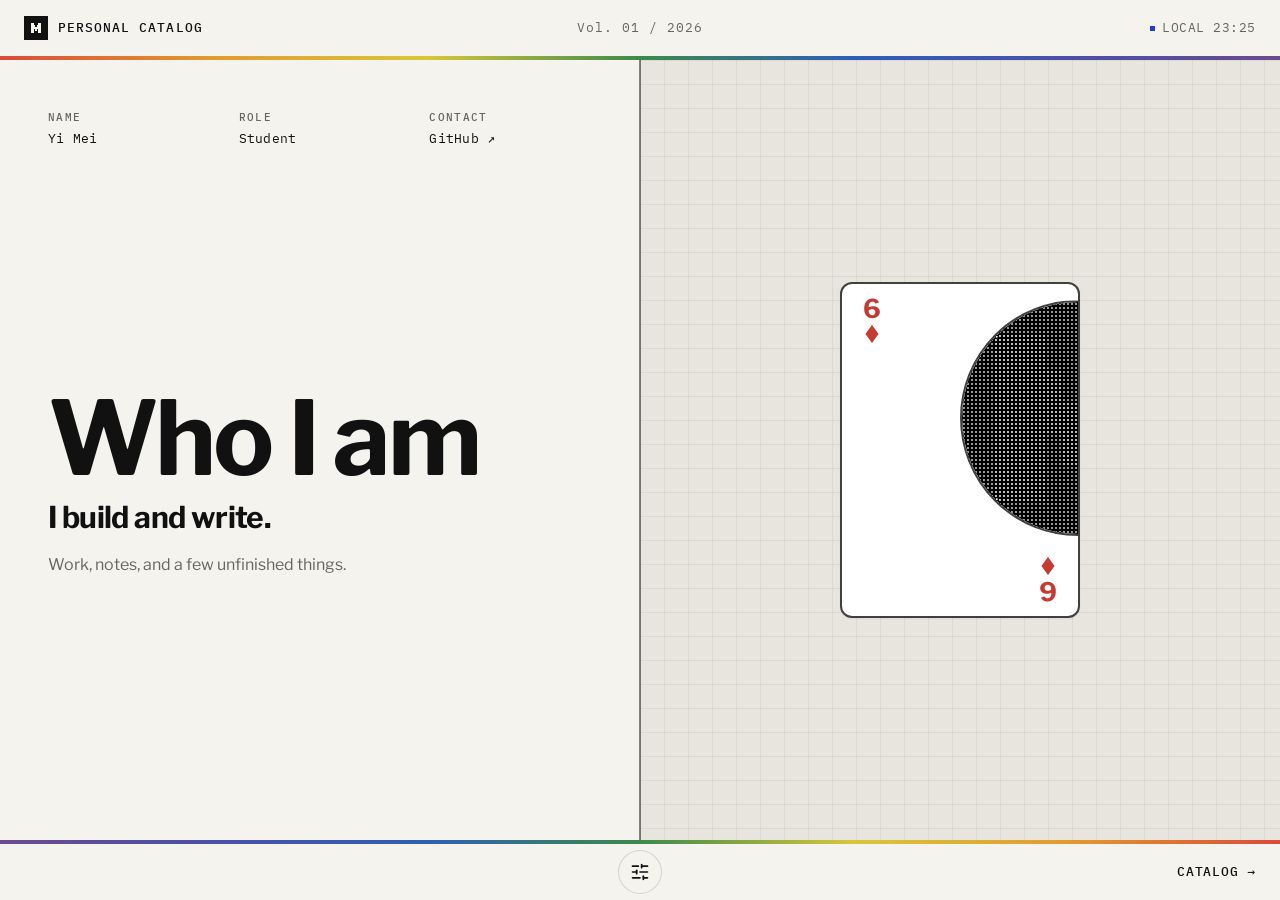
==== commit 0fef68d8: "chore: deploy site (f7fd11c)" ====
--- a/index.html
+++ b/index.html
@@ -15,7 +15,7 @@
           root.dataset.theme === "dark" ? "#151513" : "#F4F3EE",
         );
       })();
-    </script><link rel="preload" href="/_astro/libre-franklin-latin-400-normal.DNAyL8lK.woff2" as="font" type="font/woff2" crossorigin="anonymous"><link rel="preload" href="/_astro/libre-franklin-latin-700-normal.TBBKpXzk.woff2" as="font" type="font/woff2" crossorigin="anonymous"><link rel="preload" href="/_astro/ibm-plex-mono-latin-400-normal.DMJ8VG8y.woff2" as="font" type="font/woff2" crossorigin="anonymous"><link rel="preload" href="/_astro/ibm-plex-mono-latin-500-normal.DSY6xOcd.woff2" as="font" type="font/woff2" crossorigin="anonymous"><link rel="stylesheet" href="/_astro/sections.DEhfpc6K.css"></head><body class="site"><a class="skip" href="#main">Skip to content</a><header class="site-header"><div class="masthead"><a class="brand" href="/" aria-label="Personal Catalog, home"><span class="brand__mark" aria-hidden="true"><svg viewBox="0 0 16 16" shape-rendering="crispEdges" aria-hidden="true" focusable="false"><g fill="currentColor"><rect x="3" y="3" width="3" height="10"></rect><rect x="10" y="3" width="3" height="10"></rect><rect x="6" y="5" width="1" height="2"></rect><rect x="9" y="5" width="1" height="2"></rect><rect x="6" y="7" width="4" height="2"></rect><rect x="7" y="9" width="2" height="2"></rect></g></svg></span><span class="brand__text">Personal Catalog</span></a><span class="masthead__edition" data-volume>Vol. 01 / 2026</span><div class="clock" aria-hidden="true"><span class="clock__dot"></span><span id="clock">LOCAL</span></div></div><div class="rainbow" aria-hidden="true"></div></header><script>
+    </script><link rel="preload" href="/_astro/libre-franklin-latin-400-normal.DNAyL8lK.woff2" as="font" type="font/woff2" crossorigin="anonymous"><link rel="preload" href="/_astro/libre-franklin-latin-700-normal.TBBKpXzk.woff2" as="font" type="font/woff2" crossorigin="anonymous"><link rel="preload" href="/_astro/ibm-plex-mono-latin-400-normal.DMJ8VG8y.woff2" as="font" type="font/woff2" crossorigin="anonymous"><link rel="preload" href="/_astro/ibm-plex-mono-latin-500-normal.DSY6xOcd.woff2" as="font" type="font/woff2" crossorigin="anonymous"><link rel="stylesheet" href="/_astro/sections.Ds-ZH4pP.css"></head><body class="site"><a class="skip" href="#main">Skip to content</a><header class="site-header"><div class="masthead"><a class="brand" href="/" aria-label="Personal Catalog, home"><span class="brand__mark" aria-hidden="true"><svg viewBox="0 0 16 16" shape-rendering="crispEdges" aria-hidden="true" focusable="false"><g fill="currentColor"><rect x="3" y="3" width="3" height="10"></rect><rect x="10" y="3" width="3" height="10"></rect><rect x="6" y="5" width="1" height="2"></rect><rect x="9" y="5" width="1" height="2"></rect><rect x="6" y="7" width="4" height="2"></rect><rect x="7" y="9" width="2" height="2"></rect></g></svg></span><span class="brand__text">Personal Catalog</span></a><span class="masthead__edition" data-volume>Vol. 01 / 2026</span><div class="clock" aria-hidden="true"><span class="clock__dot"></span><span id="clock">LOCAL</span></div></div><div class="rainbow" aria-hidden="true"></div></header><script>
   // Inline so the clock is set before the new page is captured.
   const clock = document.getElementById("clock");
   const fmt = new Intl.DateTimeFormat("en-GB", {
--- a/_astro/sections.Ds-ZH4pP.css
+++ b/_astro/sections.Ds-ZH4pP.css
@@ -0,0 +1 @@
+:root{color-scheme:light;--paper:#f4f3ee;--platinum:#e7e5de;--ink:#111;--muted:#666660;--accent:#1b3fd8;--rainbow-1:#d94a3a;--rainbow-2:#e39b2d;--rainbow-3:#d8c63a;--rainbow-4:#3c8a4a;--rainbow-5:#2e5fb7;--rainbow-6:#4b4fa8;--rainbow-7:#6b4a8e;--card-bg:light-dark(#fff,#000);--card-ink:light-dark(#000,#fff);--card-suit-red:light-dark(#c53a32,#ff7a70);--card-border:light-dark(#404040,#737373);--card-ring-bg:light-dark(#000,#999);--card-ring-dot:light-dark(#ccc,#666);--card-ring-border:#404040;--card-inset:light-dark(#ffffff61,#ffffff12);--card-shadow:light-dark(#0000000f,#0003);--mono:"IBM Plex Mono", ui-monospace, monospace;--sans:"Libre Franklin", "Helvetica Neue", Arial, sans-serif;--text-micro:11px;--text-mono:13px;--text-small:16px;--text-body:18px;--text-lede:clamp(20px, 2vw, 24px);--text-h2:32px;--text-display-cover:clamp(56px, min(8vw, 13vh), 120px);--text-display-catalog:clamp(64px, min(11vw, 16vh), 150px);--text-display-404:clamp(56px, min(8vw, 12vh), 96px);--text-display-entry:clamp(52px, min(7vw, 11vh), 88px);--text-thesis:clamp(22px, min(2.4vw, 3.6vh), 30px);--tracking-tight:.02em;--tracking-snug:.04em;--tracking:.06em;--tracking-wide:.08em;--tracking-wider:.12em;--page:1280px;--gutter:24px;--masthead-h:56px;--strip-h:4px;--header-h:calc(var(--masthead-h) + var(--strip-h));--bar-h:56px;--bar-total:calc(var(--bar-h) + var(--strip-h));--rule:1px;--step:80ms}:root[data-theme=dark]{color-scheme:dark;--paper:#151513;--platinum:#20201d;--ink:#f4f3ee;--muted:#a3a29a;--accent:#8aa0ff}@view-transition{navigation:auto}@font-face{font-family:Libre Franklin;src:url(/_astro/libre-franklin-latin-400-normal.DNAyL8lK.woff2)format("woff2");font-weight:400;font-style:normal;font-display:swap}@font-face{font-family:Libre Franklin;src:url(/_astro/libre-franklin-latin-700-normal.TBBKpXzk.woff2)format("woff2");font-weight:700;font-style:normal;font-display:swap}@font-face{font-family:IBM Plex Mono;src:url(/_astro/ibm-plex-mono-latin-400-normal.DMJ8VG8y.woff2)format("woff2");font-weight:400;font-style:normal;font-display:swap}@font-face{font-family:IBM Plex Mono;src:url(/_astro/ibm-plex-mono-latin-500-normal.DSY6xOcd.woff2)format("woff2");font-weight:500;font-style:normal;font-display:swap}*,:before,:after{box-sizing:border-box;border-radius:0}html{color-scheme:light;-webkit-text-size-adjust:100%;text-size-adjust:100%}body{background:var(--paper);color:var(--ink);font-family:var(--sans);font-size:var(--text-small);margin:0;line-height:1.65}.site{overflow:hidden}::selection{background:var(--ink);color:var(--paper)}a{color:var(--accent);text-decoration-thickness:var(--rule);text-underline-offset:3px}:focus-visible{outline:2px solid var(--ink);outline-offset:3px}#main:focus{outline:none}.skip{z-index:300;background:var(--ink);color:var(--paper);font-family:var(--mono);font-size:var(--text-mono);padding:8px 12px;text-decoration:none;position:absolute;top:0;left:-9999px}.skip:focus{top:12px;left:12px}.skip:focus-visible{outline-color:var(--accent);outline-offset:2px}.visually-hidden{clip:rect(0, 0, 0, 0);white-space:nowrap;border:0;width:1px;height:1px;margin:-1px;padding:0;position:absolute;overflow:hidden}.kicker{color:var(--muted);font-family:var(--mono);font-size:var(--text-mono);letter-spacing:var(--tracking-wider);text-transform:uppercase;margin:0 0 18px}h1{font-family:var(--sans);letter-spacing:-.035em;margin:0 0 14px;font-weight:700;line-height:.9}.thesis{max-width:22ch;font-size:var(--text-thesis);letter-spacing:-.02em;margin:0 0 14px;font-weight:700;line-height:1.3}.lede{max-width:46ch;color:var(--muted);font-size:var(--text-small);margin:0 0 28px;line-height:1.7}@media (height<=720px) and (width>=721px){.lede{margin-bottom:18px}}@media (width>=1280px){a{text-underline-offset:.234375vw}.skip{padding:.625vw .9375vw;left:-9999px}.skip:focus{top:.9375vw;left:.9375vw}.visually-hidden{width:.078125vw;height:.078125vw;margin:-1px}.kicker{margin:0 0 1.40625vw}h1,.thesis{margin:0 0 1.09375vw}.lede{margin:0 0 2.1875vw}@media (height<=720px) and (width>=721px){.lede{margin-bottom:1.40625vw}}}.site-header{z-index:100;background:var(--paper);view-transition-name:masthead;position:relative}.masthead{width:100%;height:var(--masthead-h);padding:0 var(--gutter);grid-template-columns:minmax(0,1fr) auto minmax(0,1fr);align-items:center;gap:16px;display:grid}.rainbow{--rainbow-stops:var(--rainbow-1) 0%, var(--rainbow-2) 16.6667%, var(--rainbow-3) 33.3333%, var(--rainbow-4) 50%, var(--rainbow-5) 66.6667%, var(--rainbow-6) 83.3333%, var(--rainbow-7) 100%;width:100%;height:var(--strip-h);background-image:linear-gradient(90deg, var(--rainbow-stops))}.brand{max-width:100%;color:var(--ink);font-family:var(--mono);font-size:var(--text-mono);letter-spacing:var(--tracking-wide);text-transform:uppercase;white-space:nowrap;justify-self:start;align-items:center;gap:10px;font-weight:500;text-decoration:none;display:inline-flex}.brand__text{text-overflow:ellipsis;min-width:0;overflow:hidden}.brand[data-compact] .brand__text{display:none}.brand:active{color:var(--accent)}@media (pointer:coarse){.brand{min-width:44px;min-height:44px}}@media (hover:hover){.brand:hover{color:var(--accent)}}.brand__mark{background:var(--ink);width:24px;height:24px;color:var(--paper);place-items:center;display:grid}.brand__mark svg{width:16px;height:16px;display:block}.masthead__edition{color:var(--muted);font-family:var(--mono);font-size:var(--text-mono);letter-spacing:var(--tracking-wide);font-variant-numeric:tabular-nums;white-space:nowrap;justify-self:center}.clock{color:var(--muted);font-family:var(--mono);font-size:var(--text-mono);letter-spacing:var(--tracking-snug);font-variant-numeric:tabular-nums;white-space:nowrap;justify-self:end;align-items:center;gap:7px;display:inline-flex}@media (height<=480px) and (orientation:landscape) and (width>=448px){body .site-header{width:calc(var(--masthead-h) + var(--strip-h));display:flex;position:fixed;inset:0 auto 0 0}body .site-header .rainbow{width:var(--strip-h);background-image:linear-gradient(180deg, var(--rainbow-stops));height:auto}body .masthead{width:var(--masthead-h);flex:1;grid-template-rows:minmax(0,1fr) auto minmax(0,1fr);grid-template-columns:none;justify-items:center;height:auto;padding:8px 0;display:grid;position:relative}body .brand{flex-direction:column;place-self:start center;gap:8px;width:100%;height:100%;overflow:hidden}body .brand__text{flex-shrink:1;min-height:0}body .brand__text,body .masthead__edition,body .clock{writing-mode:vertical-rl}body .clock{position:absolute;bottom:8px;left:50%;transform:translate(-50%)}@media (height<=400px){body .clock{display:none}}}.clock__dot{background:var(--accent);width:5px;height:5px}.bar{z-index:90;background:var(--paper);view-transition-name:bar;position:fixed;bottom:0;left:0;right:0}.rainbow--reverse{background-image:linear-gradient(270deg, var(--rainbow-stops))}.bar__inner{width:100%;height:var(--bar-h);padding:0 var(--gutter);color:var(--muted);font-family:var(--mono);font-size:var(--text-mono);letter-spacing:var(--tracking);text-transform:uppercase;grid-template-columns:1fr auto 1fr;align-items:center;gap:16px;display:grid}.bar__link{min-width:44px;min-height:44px;color:var(--ink);white-space:nowrap;justify-self:start;align-items:center;font-weight:500;text-decoration:none;display:inline-flex}.bar__link--next{text-align:right;justify-content:flex-end;justify-self:end}@media (height<=480px) and (orientation:landscape) and (width>=448px){body .bar{width:calc(var(--bar-h) + var(--strip-h));display:flex;inset:0 0 0 auto}body .bar .rainbow{width:var(--strip-h);background-image:linear-gradient(180deg, var(--rainbow-stops));height:auto}body .bar__inner{width:var(--bar-h);flex:1;grid-template-rows:1fr auto 1fr;grid-template-columns:1fr;place-items:center;height:auto;padding:8px 0;display:grid}body .bar__link{writing-mode:vertical-rl;place-self:start center}body .bar__link--next{place-self:end center}}.bar__link:active{color:var(--accent)}@media (hover:hover){.bar__link:hover{color:var(--accent)}}.stage{height:calc(100vh - var(--header-h) - var(--bar-total));height:calc(100svh - var(--header-h) - var(--bar-total));overscroll-behavior:contain;position:relative;overflow:hidden auto}.panel{background:var(--paper);flex-direction:column;height:100%;display:flex;overflow:hidden}@media (width<=720px){.masthead,.bar__inner{padding-left:16px;padding-right:16px}}@media (width<=480px){.clock{display:none}}@media (width>=1280px){.masthead{gap:1.25vw}.brand{gap:.78125vw;min-width:3.4375vw;min-height:3.4375vw}.brand__mark{width:1.875vw;height:1.875vw}.brand__mark svg{width:1.25vw;height:1.25vw}.clock{gap:.546875vw}.clock__dot{width:.390625vw;height:.390625vw}.bar__inner{gap:1.25vw}.bar__link{min-width:3.4375vw;min-height:3.4375vw}}.preferences{--preferences-size:44px;--preferences-gap:12px;--preferences-icon:20px;--preferences-step:calc(var(--preferences-size) + var(--preferences-gap));z-index:2;width:var(--preferences-size);height:var(--preferences-size);letter-spacing:normal;text-transform:none;justify-self:center;position:relative}.preferences button{font:inherit;-webkit-tap-highlight-color:transparent;margin:0;padding:0}.preferences__trigger,.preferences__control{width:var(--preferences-size);height:var(--preferences-size);border:1px solid color-mix(in srgb, var(--ink) 14%, transparent);background:var(--paper);color:var(--ink);cursor:pointer;border-radius:50%;place-items:center;transition:color .16s,border-color .16s,background-color .16s,transform .1s;display:grid}.preferences__trigger{z-index:2;position:absolute;inset:0}.preferences__trigger[aria-expanded=true],.preferences__control[aria-checked=true]{border-color:var(--accent);background:var(--accent);color:var(--paper)}.preferences__control[aria-disabled=true]{cursor:default;opacity:.45}.preferences__icon{width:var(--preferences-icon);height:var(--preferences-icon);stroke-linecap:round;stroke-linejoin:round;flex:none}.preferences__trigger .preferences__icon{position:absolute;top:50%;left:50%;transform:translate(-50%,-50%)}.preferences__actions{z-index:1;pointer-events:none;position:absolute;inset:0}.preferences__action{width:var(--preferences-size);height:var(--preferences-size);visibility:hidden;opacity:0;transform:var(--preferences-closed-transform);transition:opacity .14s,transform .2s cubic-bezier(.22,1,.36,1),visibility 0s linear .2s;position:absolute;left:0}.preferences__action--theme{--preferences-closed-transform:translateY(var(--preferences-step)) scale(.68);bottom:var(--preferences-step);transform-origin:50% 100%}.preferences__action--tilt{--preferences-closed-transform:translateY(calc(var(--preferences-step) * 2)) scale(.68);bottom:calc(var(--preferences-step) * 2);transform-origin:50% 100%}.preferences[data-open=true] .preferences__action{visibility:visible;opacity:1;transition-delay:0s;transform:translate(0)scale(1)}.preferences[data-open=true] .preferences__action--tilt{transition-delay:35ms}.preferences__control{pointer-events:none}.preferences[data-open=true] .preferences__control{pointer-events:auto}.preferences__trigger:focus-visible,.preferences__control:focus-visible{outline:2px solid var(--accent);outline-offset:3px}.preferences__tooltip{top:50%;right:calc(100% + var(--preferences-gap));pointer-events:none;visibility:hidden;opacity:0;width:max-content;color:var(--ink);text-align:left;text-shadow:0 0 3px var(--paper), 0 0 6px var(--paper), 0 0 10px var(--paper);flex-direction:column;align-items:flex-start;gap:4px;transition:opacity .12s,transform .16s,visibility 0s linear .16s;display:flex;position:absolute;transform:translate(-4px,-50%)}.preferences__tooltip>span{font:9px/1.2 var(--mono);letter-spacing:.1em;text-transform:uppercase}.preferences__tooltip>strong{font:500 14px/1.2 var(--sans)}.preferences__action:hover .preferences__tooltip,.preferences__control:focus-visible+.preferences__tooltip{visibility:visible;opacity:1;transition-delay:0s;transform:translateY(-50%)}@media (hover:hover){.preferences__trigger:not([aria-expanded=true]):hover:not(:active),.preferences__control:not([aria-checked=true]):not([aria-disabled=true]):hover:not(:active){border-color:var(--accent);color:var(--accent)}}.preferences__trigger:active,.preferences__control:active{border-color:var(--ink);background:var(--ink);color:var(--paper);transform:scale(.94)}@media (hover:none){.preferences__tooltip{display:none}}@media (width>=1280px){.preferences{--preferences-size:3.4375vw;--preferences-gap:.9375vw;--preferences-icon:1.5625vw}.preferences__tooltip{gap:.3125vw}.preferences__tooltip>span{font-size:.703125vw}.preferences__tooltip>strong{font-size:1.09375vw}.preferences__trigger:focus-visible,.preferences__control:focus-visible{outline-offset:.234375vw}}@media (height<=480px) and (orientation:landscape) and (width>=448px){.preferences__action--theme{--preferences-closed-transform:translateX(var(--preferences-step)) scale(.68);top:0;right:calc(100% + var(--preferences-gap));transform-origin:100%;bottom:auto;left:auto}.preferences__action--tilt{--preferences-closed-transform:translateX(calc(var(--preferences-step) * 2)) scale(.68);top:0;right:calc(200% + var(--preferences-gap) * 2);transform-origin:100%;bottom:auto;left:auto}.preferences__tooltip{top:auto;right:auto;bottom:calc(100% + var(--preferences-gap));text-align:center;align-items:center;left:50%;transform:translate(-50%,4px)}.preferences__action:hover .preferences__tooltip,.preferences__control:focus-visible+.preferences__tooltip{transform:translate(-50%)}}.cover{height:auto;min-height:100%;overflow:visible}.cover__main{flex:1 0 auto;grid-template-rows:auto minmax(min-content,1fr);grid-template-columns:1fr;min-height:0;display:grid;position:relative}.cover__main:after{content:"";z-index:2;background:var(--ink);pointer-events:none;width:1px;display:none;position:absolute;top:0;bottom:0;left:50%;transform:translate(-50%)}.cover__copy{grid-template-rows:auto minmax(min-content,1fr);min-width:0;min-height:0;padding:22px 16px 20px;display:grid}.cover__statement{align-self:center}.cover__statement .lede{margin-bottom:0}.cover h1{font-size:var(--text-display-cover)}.cover__plate{--card-x:0;--card-y:0;border-top:var(--rule) solid var(--ink);background-color:var(--platinum);background-image:linear-gradient(to right, color-mix(in srgb, var(--ink) 6%, transparent) 1px, transparent 1px), linear-gradient(to bottom, color-mix(in srgb, var(--ink) 6%, transparent) 1px, transparent 1px);background-size:24px 24px;grid-template-rows:minmax(0,1fr);min-width:0;min-height:min-content;margin:0;display:grid;container-type:inline-size}.cover__specimen{place-items:center;min-width:0;min-height:min-content;padding:12px clamp(16px,3cqw,32px);display:grid}.cover__drawing-frame{touch-action:pan-y pinch-zoom;place-items:center;width:min(100%,412.88px);min-width:0;height:381.55px;display:grid;position:relative}.cover__drawing-frame:focus-visible{outline:var(--rule) dashed color-mix(in srgb, var(--ink) 55%, transparent);outline-offset:8px}.cover__drawing{perspective:none;place-items:center;width:100%;height:100%;display:grid;position:relative}.playing-card{width:var(--card-width,240px);aspect-ratio:63/88;border:calc(2px * var(--card-scale,1)) solid var(--card-border);border-radius:calc(12px * var(--card-scale,1));background:var(--card-bg);color:var(--card-ink);box-shadow:inset 0 0 0 calc(1px * var(--card-scale,1)) var(--card-inset), 0 calc(1px * var(--card-scale,1)) calc(2px * var(--card-scale,1)) var(--card-shadow);transform-style:flat;transition:transform .2s;position:relative;overflow:hidden}.playing-card__value{place-items:center;gap:calc(3px * var(--card-scale,1));font-family:var(--sans);font-size:calc(26px * var(--card-scale,1));letter-spacing:-.02em;font-variant-numeric:tabular-nums;grid-template-columns:2ch;font-weight:600;line-height:1;display:grid;position:absolute}.playing-card__value [data-card-rank]{text-align:center;display:block}.playing-card__value svg{width:calc(18px * var(--card-scale,1));height:auto;translate:none}.playing-card[data-suit=hearts] .playing-card__value,.playing-card[data-suit=diamonds] .playing-card__value{color:var(--card-suit-red)}.playing-card__value--north{top:calc(12px * var(--card-scale,1));left:calc(12px * var(--card-scale,1))}.playing-card__value--south{right:calc(12px * var(--card-scale,1));bottom:calc(12px * var(--card-scale,1));rotate:180deg}.playing-card__rings,.playing-card__ring{background:radial-gradient(var(--card-ring-bg) 0 calc(1px * var(--card-scale,1)), var(--card-ring-dot) calc(1px * var(--card-scale,1)) 100%) 0 0 / calc(4px * var(--card-scale,1)) calc(4px * var(--card-scale,1))}.playing-card__rings{top:calc(16px * var(--card-scale,1));aspect-ratio:1;border:calc(2px * var(--card-scale,1)) solid var(--card-ring-border);clip-path:inset(0 50% 0 0);border-radius:50%;width:100%;position:absolute;right:-50%;overflow:hidden;translate:none}.playing-card__ring{inset:calc(-2px * var(--card-scale,1));border:calc(2px * var(--card-scale,1)) solid var(--card-ring-border);border-radius:50%;transition:translate .2s;position:absolute;translate:none}.playing-card__ring:last-of-type{background:0 0;overflow:hidden}.playing-card__matrix{border-radius:50%;width:100%;height:100%;display:block;position:absolute;inset:0}@media (prefers-reduced-motion:no-preference){.cover__plate[data-card-active=true] .cover__drawing{perspective:calc(1200px * var(--card-scale,1))}.cover__plate[data-card-active=true] .playing-card__rings{right:0;translate:50%}.cover__plate[data-card-active=true] .playing-card{transform-style:preserve-3d;transform:rotate(calc(var(--card-x) * -20deg)) rotateY(calc(var(--card-x) * 37.5deg)) rotateX(calc(var(--card-y) * 75deg));transition:transform}.cover__plate[data-card-active=true] .playing-card__ring{translate:calc(var(--card-x) * (var(--index) * -2rem * var(--card-scale,1))) calc(var(--card-y) * (var(--index) * 2rem * var(--card-scale,1)));transition:translate}}.cover__plate[data-card-fitting=true] .playing-card,.cover__plate[data-card-fitting=true] .playing-card__ring{transition:none}@media (prefers-reduced-motion:reduce){.playing-card,.playing-card__ring{transition:none}}.cover__data{font-family:var(--mono);grid-template-columns:repeat(3,minmax(0,1fr));column-gap:14px;margin:0 0 28px;display:grid}.cover__data div{min-width:0}.cover__data dt{color:var(--muted);font-size:var(--text-micro);letter-spacing:var(--tracking-wider);text-transform:uppercase;margin:0 0 2px;font-weight:500}.cover__data dd{overflow-wrap:anywhere;font-size:var(--text-mono);letter-spacing:var(--tracking-tight);margin:0}.cover__data a{color:var(--ink);text-decoration:none}.cover__data a:active{color:var(--accent)}@media (hover:hover){.cover__data a:hover{text-decoration:underline}}@media (width>=1081px){.cover__main{grid-template-rows:1fr;grid-template-columns:minmax(0,6fr) minmax(0,6fr)}.cover__main:after{display:block}.cover__copy{padding:48px}.cover__plate{border-top:0}.cover__data{column-gap:28px}}@media (aspect-ratio<=1){.cover__main{grid-template-rows:minmax(min-content,1fr) minmax(min-content,1fr);grid-template-columns:1fr}.cover__main:after{display:none}.cover__plate{border-top:var(--rule) solid var(--ink)}}@media (height<=720px) and (width>=721px){.cover__copy{padding-top:24px;padding-bottom:24px}}@media (width<=480px){.cover__data{column-gap:10px}}@media (orientation:landscape) and (height>=481px) and (height<=768px),(orientation:landscape) and (height<=480px) and (width>=801px){.cover__main{grid-template-rows:1fr;grid-template-columns:minmax(0,1fr) minmax(0,1fr)}.cover__main:after{display:block}.cover__copy{padding:16px}.cover__plate{border-top:0}}@media (orientation:landscape) and (height<=500px) and (width<=1080px){.cover__copy{padding:8px 16px}.cover__data{margin-bottom:16px}.cover__copy .thesis{margin-bottom:10px}}@media (height<=480px) and (orientation:portrait),(height<=480px) and (width<=800px){.cover__main{grid-template-rows:auto auto}.cover__copy{min-height:auto;padding:20px var(--gutter)}}@media (width>=1280px){.cover__main:after{width:.078125vw}.cover__plate{background-image:linear-gradient(to right, color-mix(in srgb, var(--ink) 6%, transparent) .078125vw, transparent .078125vw), linear-gradient(to bottom, color-mix(in srgb, var(--ink) 6%, transparent) .078125vw, transparent .078125vw);background-size:1.875vw 1.875vw}.cover__specimen{padding:.9375vw clamp(1.25vw,3cqw,2.5vw)}.cover__data{margin:0 0 2.1875vw}.cover__data dt{margin:0 0 .15625vw}.cover__copy{padding:3.75vw}.cover__data{column-gap:2.1875vw}@media (height<=720px) and (width>=721px){.cover__copy{padding-top:1.875vw;padding-bottom:1.875vw}}@media (orientation:landscape) and (height>=481px) and (height<=768px),(orientation:landscape) and (height<=480px) and (width>=801px){.cover__copy{padding:1.25vw}}@media (height<=480px) and (orientation:portrait),(height<=480px) and (width<=800px){.cover__copy{padding:1.5625vw var(--gutter)}}}.catalog :focus-visible{outline-color:var(--paper)}.catalog .index-row:focus-visible{outline-color:currentColor}.catalog{background:var(--accent);color:var(--paper)}.catalog__inner{min-height:0;width:min(100%, var(--page));padding:40px var(--gutter);flex-direction:column;flex:1;justify-content:center;margin:0 auto;display:flex}.catalog__top{color:color-mix(in srgb, var(--paper) 80%, transparent);font-family:var(--mono);font-size:var(--text-mono);letter-spacing:var(--tracking-wider);text-transform:uppercase;justify-content:flex-end;gap:16px;display:flex}.catalog__title{color:var(--paper);font-size:var(--text-display-catalog);letter-spacing:-.035em;margin:20px 0 32px;font-weight:700;line-height:.9}.catalog__index{border-top:var(--rule) solid color-mix(in srgb, var(--paper) 35%, transparent)}.index-row{border:0;border-bottom:var(--rule) solid color-mix(in srgb, var(--paper) 35%, transparent);width:100%;color:var(--paper);font:inherit;text-align:left;cursor:pointer;transition:background-color var(--step) steps(2), color var(--step) steps(2);background-color:#0000;background-clip:padding-box;grid-template-columns:64px minmax(0,1fr) auto 28px;align-items:center;gap:18px;padding:15px 4px;text-decoration:none;display:grid}.index-row:active{background-color:var(--paper);color:var(--accent)}.index-row:active .catalog__no,.index-row:active .catalog__count{color:color-mix(in srgb, var(--accent) 80%, transparent)}.index-row:active .catalog__arrow{transform:translate(2px)}@media (hover:hover){.index-row:hover{background-color:var(--paper);color:var(--accent)}.index-row:hover .catalog__no,.index-row:hover .catalog__count{color:color-mix(in srgb, var(--accent) 80%, transparent)}.index-row:hover .catalog__arrow{transform:translate(2px)}}.catalog__no{color:color-mix(in srgb, var(--paper) 80%, transparent);font-family:var(--mono);font-size:var(--text-mono);letter-spacing:var(--tracking-wide)}.catalog__name{min-width:0;font-size:var(--text-lede);letter-spacing:-.02em;white-space:nowrap;font-weight:700}.catalog__count{color:color-mix(in srgb, var(--paper) 80%, transparent);font-family:var(--mono);font-size:var(--text-mono);letter-spacing:var(--tracking-wide);text-transform:uppercase;white-space:nowrap}.catalog__arrow{text-align:right;font-size:var(--text-body);transition:transform var(--step) steps(2);grid-column:4}@media (width<=720px){.catalog__inner{padding:24px 16px}.catalog__title{margin:14px 0 20px}.index-row{grid-template-columns:56px minmax(0,1fr) auto 20px;gap:12px;padding:12px 0}.catalog__name{white-space:normal}.catalog__top{font-size:var(--text-micro)}}@media (height<=720px) and (width>=721px){.catalog__inner{padding-top:24px;padding-bottom:24px}.catalog__title{margin:14px 0 16px}.index-row{padding:10px 4px}}@media (orientation:landscape) and (height<=500px) and (width<=1080px){.catalog__inner{padding:10px 16px}.catalog__title{margin:4px 0 8px}.index-row{padding:7px 0}}@media (height<=480px){.catalog{height:auto;min-height:100%;position:static;overflow:visible}}@media (width>=1280px){.catalog__inner{padding:3.125vw var(--gutter)}.catalog__top{gap:1.25vw}.catalog__title{margin:1.5625vw 0 2.5vw}.index-row{grid-template-columns:5vw minmax(0,1fr) auto 2.1875vw;gap:1.40625vw;padding:1.17188vw .3125vw}.index-row:active .catalog__arrow{transform:translate(.15625vw)}@media (hover:hover){.index-row:hover .catalog__arrow{transform:translate(.15625vw)}}@media (height<=720px) and (width>=721px){.catalog__inner{padding-top:1.875vw;padding-bottom:1.875vw}.catalog__title{margin:1.09375vw 0 1.25vw}.index-row{padding:.78125vw .3125vw}}}.sheet{background-color:var(--paper);background-image:linear-gradient(to right, color-mix(in srgb, var(--ink) 3%, transparent) 1px, transparent 1px), linear-gradient(to bottom, color-mix(in srgb, var(--ink) 3%, transparent) 1px, transparent 1px);background-size:24px 24px;flex-direction:column;min-height:100%;display:flex}.sheet__main{min-height:0;width:min(100%, var(--page));padding:44px var(--gutter) 28px;flex-direction:column;flex:1;justify-content:flex-start;margin:0 auto;display:flex}.sheet__title{color:var(--accent);font-family:var(--mono);font-size:var(--text-small);letter-spacing:var(--tracking-wider);text-transform:uppercase;margin:0;font-weight:400;line-height:1}.sheet__head{justify-content:space-between;align-items:baseline;gap:16px;display:flex}.sheet__count{color:var(--muted);font-family:var(--mono);font-size:var(--text-mono);letter-spacing:var(--tracking-wide);text-transform:uppercase;white-space:nowrap;line-height:1}.sheet__body{flex-direction:column;flex:1;gap:20px;min-width:0;min-height:0;display:flex}.ledger{--ledger-no:64px;--ledger-gap:18px;--ledger-arrow:28px;border-top:var(--rule) solid var(--ink);min-height:0;font-family:var(--mono);flex-direction:column;flex:1;display:flex}.ledger__row{grid-template-columns:var(--ledger-no) minmax(0, 1fr) auto var(--ledger-arrow);gap:var(--ledger-gap);border-bottom:var(--rule) solid var(--ink);align-items:center;padding:18px 0;display:grid}a.ledger__row{color:inherit;transition:background-color var(--step) steps(2);text-decoration:none}a.ledger__row:active{background:var(--platinum)}@media (hover:hover){a.ledger__row:hover{background:var(--platinum)}}.ledger__arrow{color:var(--muted);font-family:var(--mono);font-size:var(--text-mono);text-align:right;transition:color var(--step) steps(2), transform var(--step) steps(2);display:block}a.ledger__row:active .ledger__main h2{text-decoration:underline;text-decoration-thickness:var(--rule);text-underline-offset:4px}a.ledger__row:active .ledger__arrow{color:var(--accent);transform:translate(2px,-2px)}@media (hover:hover){a.ledger__row:hover .ledger__main h2{text-decoration:underline;text-decoration-thickness:var(--rule);text-underline-offset:4px}a.ledger__row:hover .ledger__arrow{color:var(--accent);transform:translate(2px,-2px)}}.ledger__metas{grid-template-columns:90px 100px;gap:18px;display:grid}.ledger__row--head{color:var(--muted);font-size:var(--text-mono);letter-spacing:var(--tracking-wider);text-transform:uppercase;padding:9px 0;font-weight:500}.ledger__no{color:var(--muted);font-size:var(--text-mono);letter-spacing:var(--tracking);white-space:nowrap}.ledger__main{min-width:0}.ledger__main h2{font-family:var(--sans);font-size:var(--text-body);letter-spacing:-.015em;margin:0 0 4px;font-weight:700}.ledger__main p{color:var(--muted);font-family:var(--mono);font-size:var(--text-mono);letter-spacing:var(--tracking-tight);margin:0;line-height:1.7}.ledger__meta{color:var(--ink);font-size:var(--text-mono);letter-spacing:var(--tracking);text-transform:uppercase;white-space:nowrap}.ledger__meta-label{color:var(--muted);margin-right:6px;display:none}.ledger__empty{min-height:180px;padding:28px 0 28px calc(var(--ledger-no) + var(--ledger-gap));border-bottom:var(--rule) solid var(--ink);flex:1;align-items:center;display:flex}.ledger__empty p{font-family:var(--mono);font-size:var(--text-small);color:var(--muted);letter-spacing:var(--tracking-snug);margin:0;font-weight:400;line-height:1.5}.spec-table__bio dd{max-width:80ch;font-family:var(--mono);font-size:var(--text-mono);letter-spacing:var(--tracking-tight);text-wrap:pretty}.spec-table{border-bottom:var(--rule) solid var(--ink);font-family:var(--mono);font-size:var(--text-mono);letter-spacing:var(--tracking-tight);margin:0;display:grid}.spec-table div{border-top:var(--rule) solid var(--ink);grid-template-columns:64px minmax(0,1fr);gap:18px;padding:12px 0;display:grid}.spec-table dt{color:var(--muted);text-transform:uppercase;margin:0}.spec-table dd{overflow-wrap:anywhere;margin:0}@media (width<=1080px){.sheet__main{padding-top:28px}}@media (width<=720px){.sheet__main{padding:22px 16px 18px}.sheet__body{gap:18px}.ledger{--ledger-no:56px;--ledger-gap:12px;--ledger-arrow:20px}.ledger__row--head{display:none}.ledger__row{grid-template-columns:var(--ledger-no) minmax(0, 1fr) var(--ledger-arrow);gap:6px var(--ledger-gap);padding:14px 0}.ledger__arrow{font-size:var(--text-mono);grid-area:1/3;align-self:start;margin-top:3px}.ledger__no{grid-row:1/span 2;align-self:start}.ledger__main{grid-column:2}.ledger__main h2{font-size:var(--text-small)}.ledger__metas{flex-wrap:wrap;grid-column:2;gap:6px 14px;display:flex}.ledger__row>.ledger__meta{grid-column:2}.ledger__meta-label{display:inline}.ledger__empty{min-height:140px;padding-left:calc(var(--ledger-no) + var(--ledger-gap))}.spec-table div{grid-template-columns:64px minmax(0,1fr);gap:10px;padding:10px 0}}@media (height<=720px) and (width>=721px){.sheet__main{padding-top:28px}}@media (orientation:landscape) and (height<=500px) and (width<=1080px){.sheet__main{padding:14px 16px}.ledger__empty{min-height:100px}.spec-table div{padding:8px 0}}@media (width>=1280px){@media (hover:hover){a.ledger__row:hover .ledger__main h2{text-underline-offset:.3125vw}}.sheet{background-image:linear-gradient(to right, color-mix(in srgb, var(--ink) 3%, transparent) .078125vw, transparent .078125vw), linear-gradient(to bottom, color-mix(in srgb, var(--ink) 3%, transparent) .078125vw, transparent .078125vw);background-size:1.875vw 1.875vw}.sheet__main{padding:3.4375vw var(--gutter) 2.1875vw}.sheet__head{gap:1.25vw}.sheet__body{gap:1.5625vw}.ledger{--ledger-no:5vw;--ledger-gap:1.40625vw;--ledger-arrow:2.1875vw}.ledger__row{padding:1.40625vw 0}a.ledger__row:active .ledger__main h2{text-underline-offset:.3125vw}.ledger__metas{grid-template-columns:7.03125vw 7.8125vw;gap:1.40625vw}.ledger__row--head{padding:.703125vw 0}.ledger__main h2{margin:0 0 .3125vw}.ledger__meta-label{margin-right:.46875vw}.ledger__empty{min-height:14.0625vw;padding:2.1875vw 0 2.1875vw calc(var(--ledger-no) + var(--ledger-gap))}.spec-table div{grid-template-columns:5vw minmax(0,1fr);gap:1.40625vw;padding:.9375vw 0}@media (height<=720px) and (width>=721px){.sheet__main{padding-top:2.1875vw}}}.entry{background-color:var(--paper);background-image:linear-gradient(to right, color-mix(in srgb, var(--ink) 3%, transparent) 1px, transparent 1px), linear-gradient(to bottom, color-mix(in srgb, var(--ink) 3%, transparent) 1px, transparent 1px);background-size:24px 24px;flex-direction:column;min-height:100%;display:flex}.entry__hero-wrap,.entry__grid-wrap{width:min(100%, var(--page));padding-right:var(--gutter);padding-left:var(--gutter);margin:0 auto}.entry__hero-wrap{padding-top:clamp(52px,8vw,88px);padding-bottom:40px}.entry__kicker{color:var(--accent);font-family:var(--mono);font-size:var(--text-mono);letter-spacing:var(--tracking-wider);text-transform:uppercase;margin:0 0 18px}.entry__hero-wrap h1{max-width:18ch;font-size:var(--text-display-entry);letter-spacing:-.04em;margin:0 0 24px;line-height:.92}.entry__lede{max-width:52ch;color:var(--muted);font-size:var(--text-lede);letter-spacing:-.015em;text-wrap:pretty;margin:0;line-height:1.35}.entry__grid-wrap{flex:1;padding-bottom:72px}.entry__grid{border-top:var(--rule) solid var(--ink);grid-template-columns:minmax(0,1fr) 200px;gap:48px;padding-top:28px;display:grid}.entry__rail{text-align:right;align-self:start;position:sticky;top:24px}.entry__meta{font-family:var(--mono);font-size:var(--text-mono);letter-spacing:var(--tracking);text-transform:uppercase;flex-direction:column;gap:24px;margin:0;display:flex}.entry__meta div{flex-direction:column;gap:4px;display:flex}.entry__meta dt{color:var(--muted);margin:0}.entry__meta dd{margin:0}.entry__body{min-width:0;max-width:68ch;font-size:var(--text-body);text-wrap:pretty;line-height:1.7}.entry__body>*{margin:0}.entry__body>*+*{margin-top:1.1em}.entry__body>:first-child{margin-top:0}.entry__body h1,.entry__body h2{font-size:var(--text-h2);letter-spacing:-.02em;margin-top:1.8em;line-height:1.15}.entry__body h3{font-size:var(--text-lede);letter-spacing:-.015em;margin-top:1.5em;line-height:1.2}.entry__body h4{font-size:var(--text-body);letter-spacing:-.01em;margin-top:1.4em;line-height:1.3}.entry__body h5{font-size:var(--text-small);letter-spacing:var(--tracking-wide);text-transform:uppercase;margin-top:1.3em;font-weight:700;line-height:1.4}.entry__body h6{font-family:var(--mono);font-size:var(--text-mono);letter-spacing:var(--tracking);text-transform:uppercase;margin-top:1.3em;font-weight:500;line-height:1.5}.entry__body ul,.entry__body ol{padding-left:1.25em}.entry__body li+li{margin-top:.3em}.entry__body blockquote{border-left:2px solid var(--accent);color:var(--muted);margin:0;padding-left:18px}.entry__body code{font-family:var(--mono);font-size:.88em}.entry__body pre{background:var(--platinum);font-family:var(--mono);font-size:var(--text-mono);padding:16px;line-height:1.6;overflow-x:auto}.entry__body pre code{font-size:inherit}.entry__body img{max-width:100%;height:auto}.entry__body .table-wrap{overflow-x:auto}.entry__body table{border-collapse:collapse;width:100%;font-family:var(--mono);font-size:var(--text-mono);letter-spacing:var(--tracking-tight);line-height:1.7}.entry__body th,.entry__body td{border-bottom:var(--rule) solid var(--ink);text-align:left;vertical-align:top;padding:7px 12px 7px 0}.entry__body thead th{border-top:var(--rule) solid var(--ink);color:var(--muted);letter-spacing:var(--tracking-wider);text-transform:uppercase;font-weight:500}.entry__body hr{border:0;border-top:var(--rule) solid var(--ink);margin:2em 0}@media (width<=720px){.entry__hero-wrap,.entry__grid-wrap{padding-left:16px;padding-right:16px}.entry__hero-wrap{padding-top:40px;padding-bottom:28px}.entry__hero-wrap h1{max-width:none}.entry__grid-wrap{padding-bottom:56px}.entry__grid{grid-template-columns:minmax(0,1fr);gap:28px;padding-top:22px}.entry__rail{text-align:left;order:-1;position:static}.entry__meta{flex-flow:wrap;gap:16px 24px}.entry__meta div{flex-direction:row;gap:6px}.entry__body{font-size:var(--text-small)}}@media (width>=1280px){.entry{background-image:linear-gradient(to right, color-mix(in srgb, var(--ink) 3%, transparent) .078125vw, transparent .078125vw), linear-gradient(to bottom, color-mix(in srgb, var(--ink) 3%, transparent) .078125vw, transparent .078125vw);background-size:1.875vw 1.875vw}.entry__hero-wrap{padding-top:6.875vw;padding-bottom:3.125vw}.entry__kicker{margin:0 0 1.40625vw}.entry__hero-wrap h1{margin:0 0 1.875vw}.entry__grid-wrap{padding-bottom:5.625vw}.entry__grid{grid-template-columns:minmax(0,1fr) 15.625vw;gap:3.75vw;padding-top:2.1875vw}.entry__rail{top:1.875vw}.entry__meta{gap:1.875vw}.entry__meta div{gap:.3125vw}.entry__body blockquote{border-left:.15625vw solid var(--accent);padding-left:1.40625vw}.entry__body pre{padding:1.25vw}.entry__body th,.entry__body td{padding:.546875vw .9375vw .546875vw 0}}.notfound{min-height:100%;width:min(100%, var(--page));padding:64px var(--gutter);flex-direction:column;justify-content:center;margin:0 auto;display:flex}.notfound h1{font-size:var(--text-display-404);margin:0 0 16px}.notfound .lede{margin-bottom:0}@media (width<=720px){.notfound{padding-left:16px;padding-right:16px}}@media (width>=1280px){.notfound{padding:5vw var(--gutter)}.notfound h1{margin:0 0 1.25vw}}.gate{z-index:400;visibility:visible;background:var(--paper);text-align:center;flex-direction:column;justify-content:center;align-items:center;gap:.9vw;padding:1.5vw;display:none;position:fixed;inset:0}.gate__kicker,.gate__note{color:var(--muted);font-family:var(--mono);letter-spacing:var(--tracking-wider);text-transform:uppercase;margin:0;font-size:1.3vw}.gate__title{font-family:var(--sans);letter-spacing:-.035em;margin:0;font-size:4vw;font-weight:700;line-height:.9}@media (pointer:coarse){.gate{gap:2.7vw;padding:4.5vw}.gate__kicker,.gate__note{font-size:3.9vw}.gate__title{font-size:12vw}}.site{visibility:hidden}.gate--fallback{z-index:500;display:flex}@supports (display:grid) and (display:flex) and (--page:1280px){.site{visibility:visible}.gate--fallback{display:none}}@media (width<=319px){.site{visibility:hidden}.gate--narrow{display:flex}}@media (height<=255px) and (orientation:landscape){.site{visibility:hidden}.gate--short{display:flex}}@media (prefers-reduced-motion:reduce){*,:before,:after{transition-duration:.01ms!important;animation-duration:.01ms!important;animation-iteration-count:1!important}::view-transition-group(*),::view-transition-old(*),::view-transition-new(*){animation:none!important}}@media (width>=1280px){:root{--rule:.078125vw;--strip-h:.3125vw;--text-micro:min(.859375vw, 1.32vh);--text-mono:min(1.01563vw, 1.56vh);--text-small:min(1.25vw, 1.92vh);--text-body:min(1.40625vw, 2.16vh);--text-lede:min(1.875vw, 2.88vh);--text-h2:min(2.5vw, 3.84vh);--text-display-cover:min(8vw, 13vh);--text-display-catalog:min(11vw, 16vh);--text-display-404:min(7.5vw, 12vh);--text-display-entry:min(6.875vw, 11vh);--text-thesis:min(2.34375vw, 3.6vh);--page:100vw;--gutter:1.875vw;--masthead-h:4.375vw;--bar-h:4.375vw}}@media (height<=480px) and (orientation:landscape) and (width>=448px){:root{--masthead-h:56px;--bar-h:56px;--header-h:0px;--bar-total:0px}body{padding-inline:calc(var(--masthead-h) + var(--strip-h)) calc(var(--bar-h) + var(--strip-h))}}
